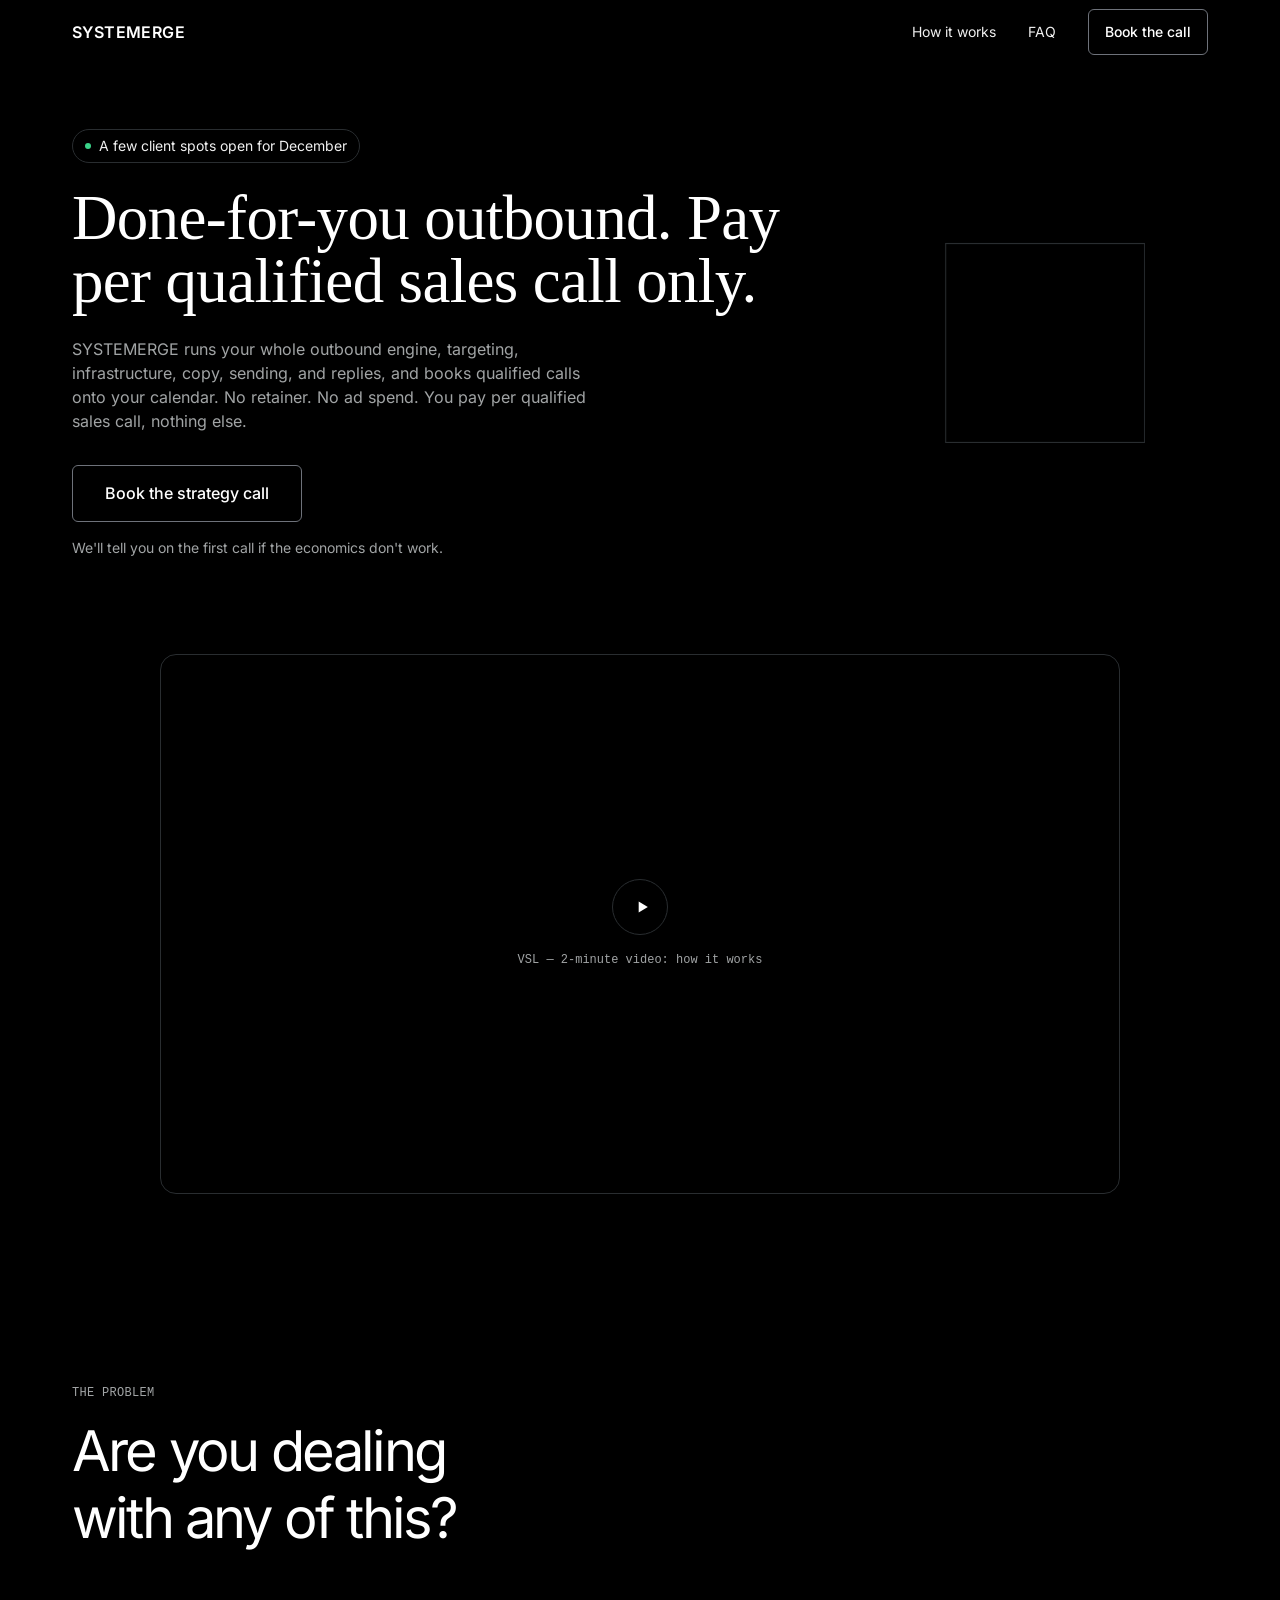
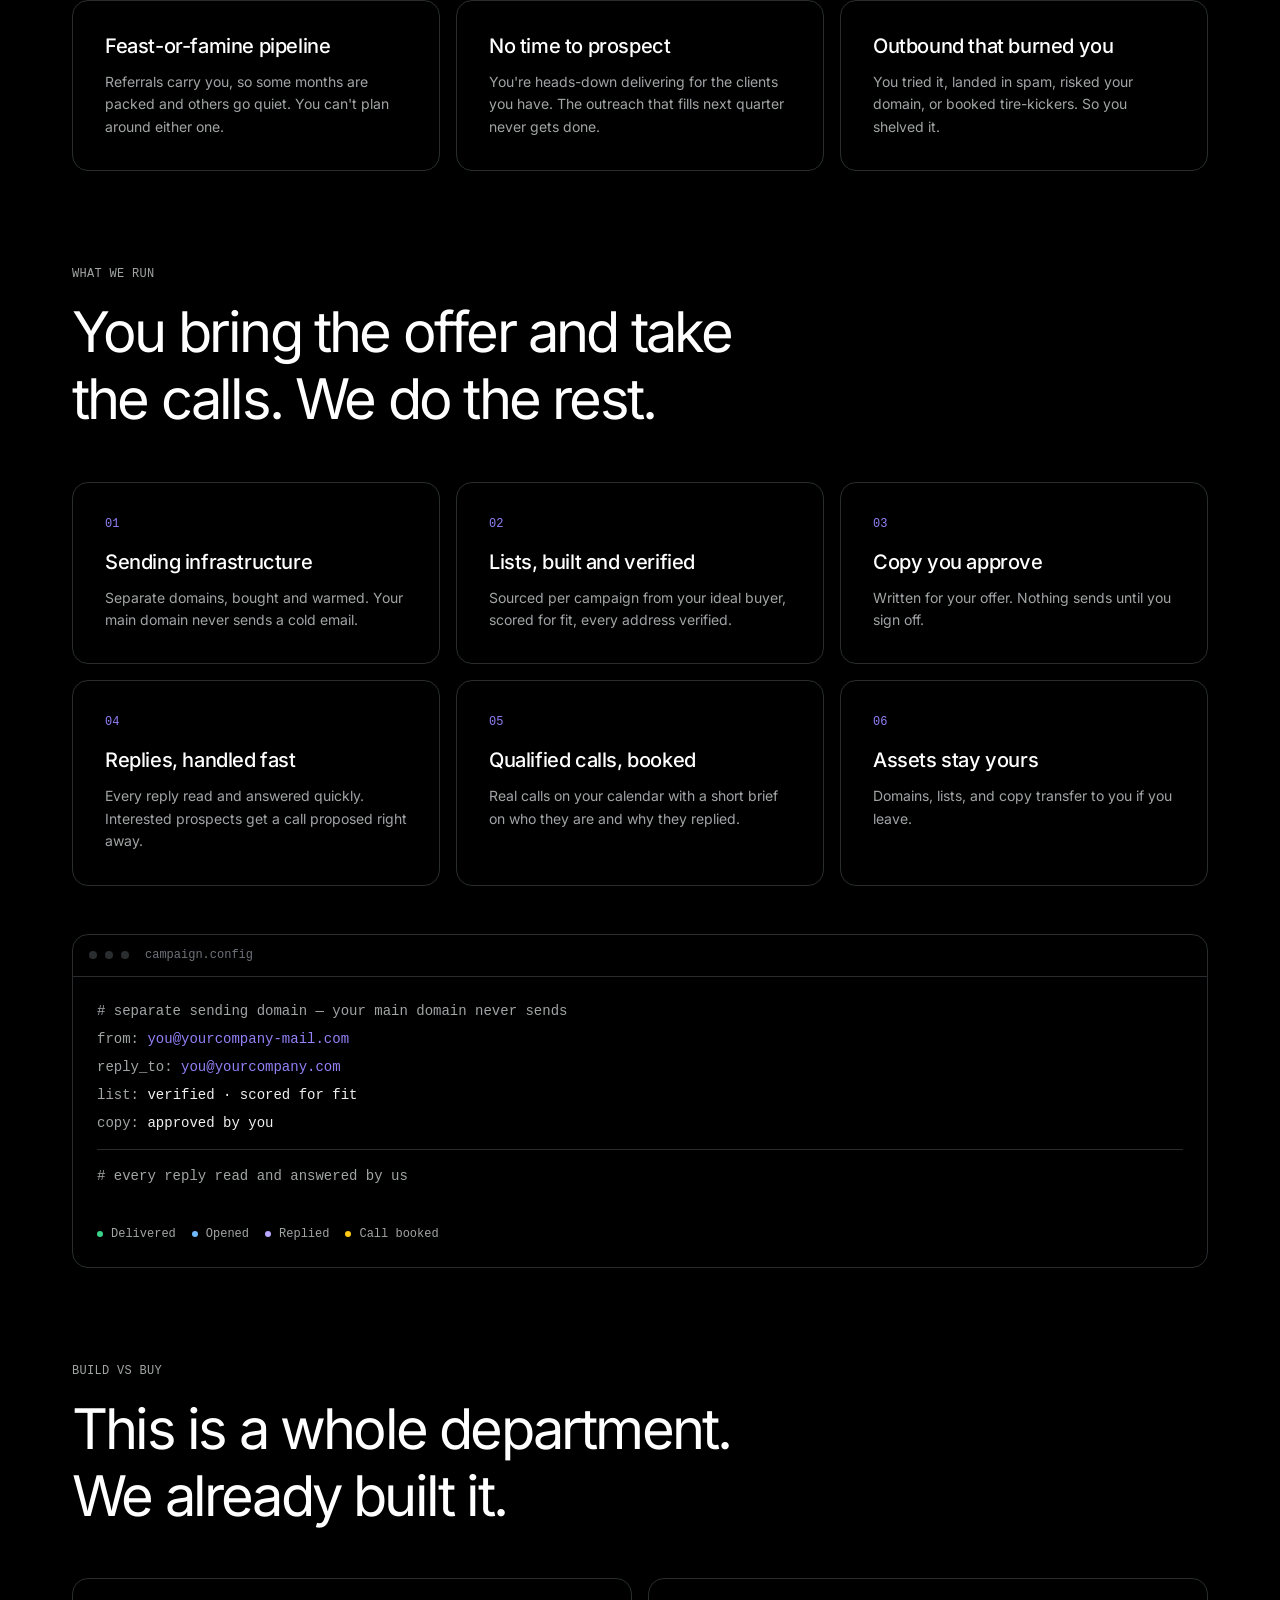
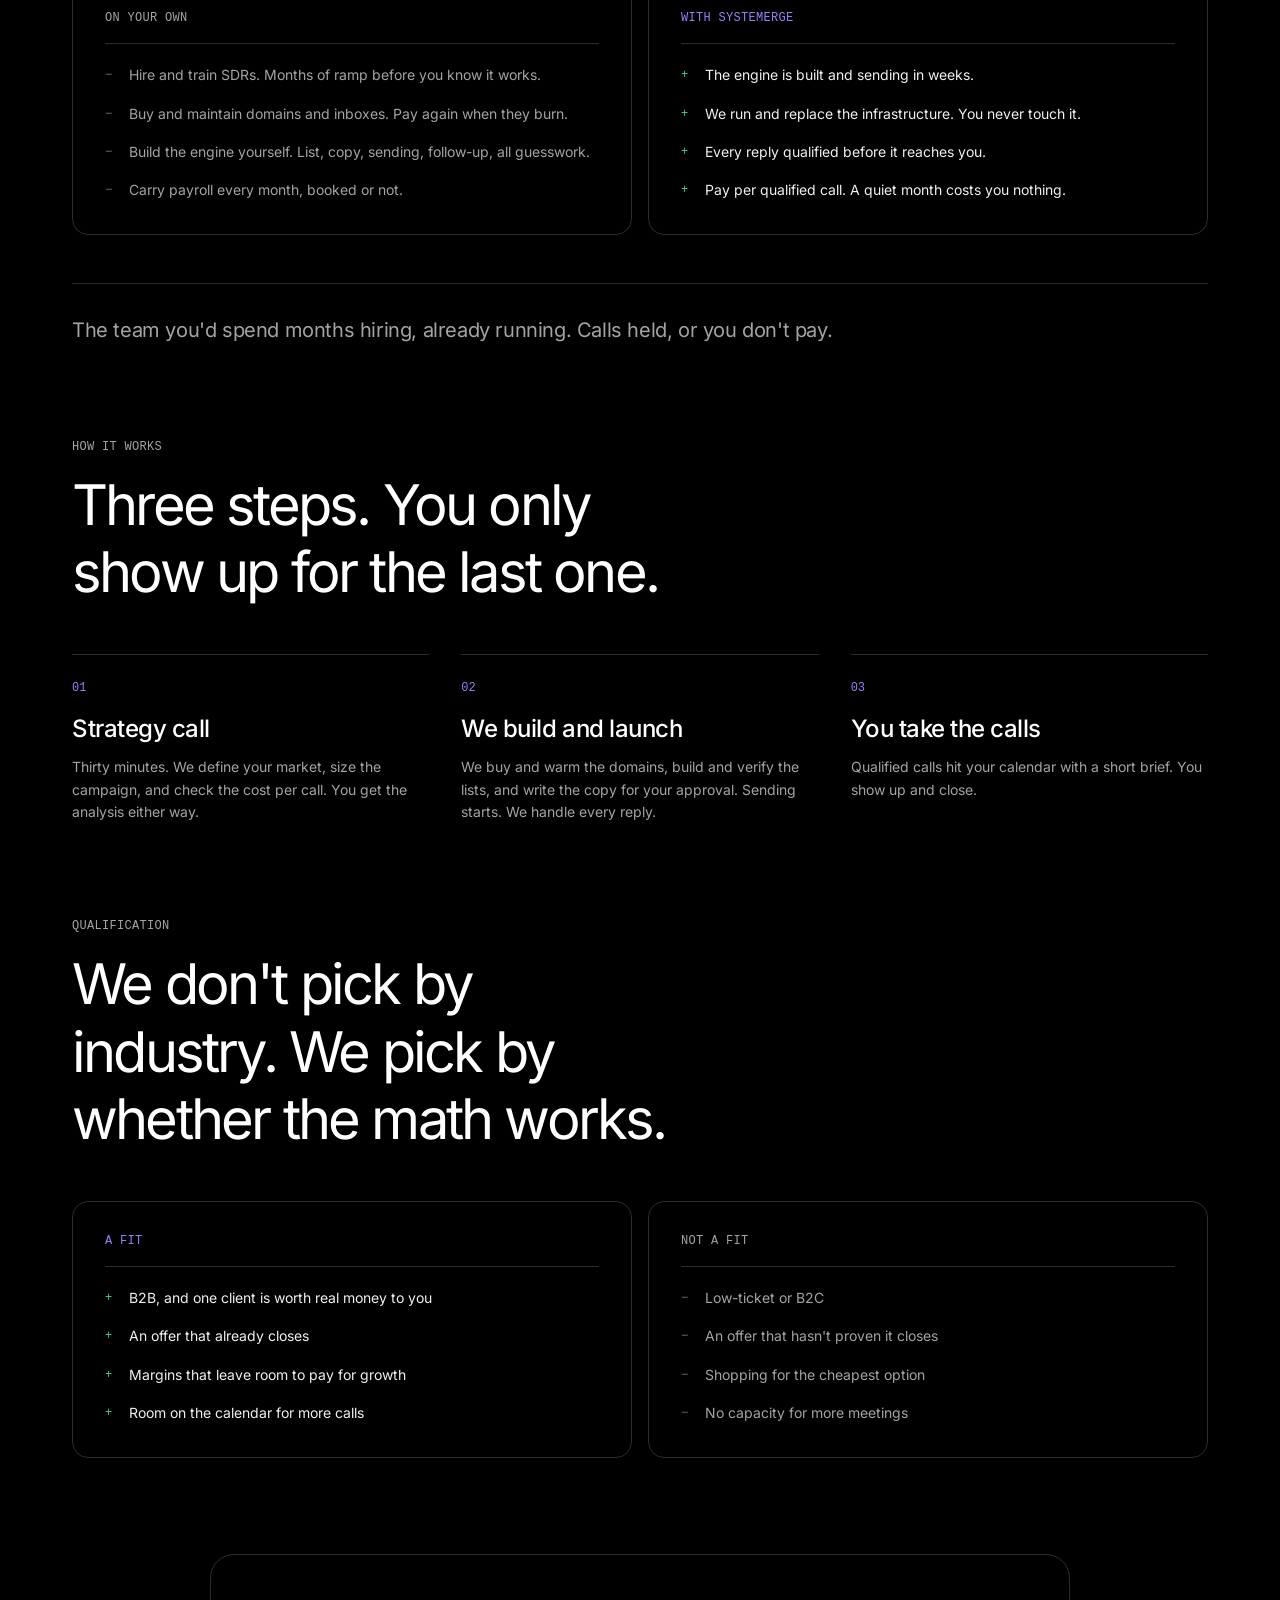
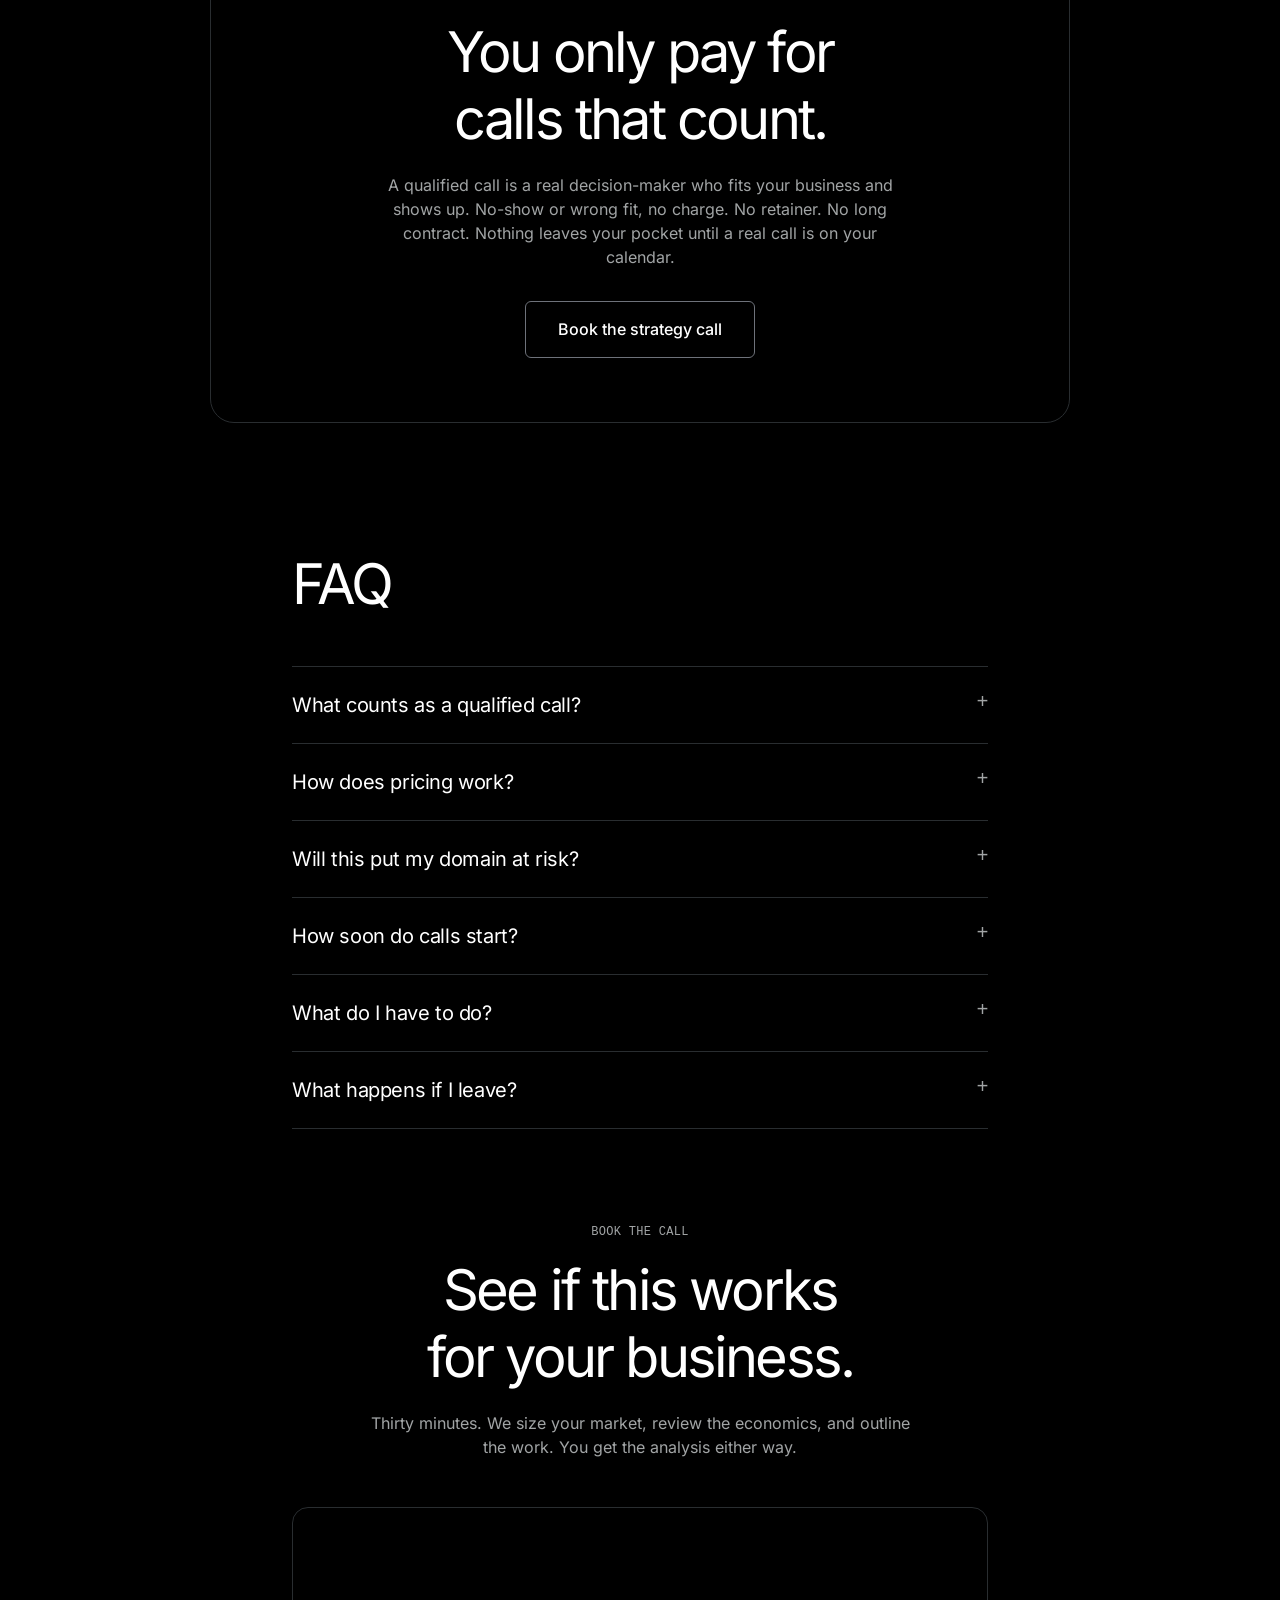
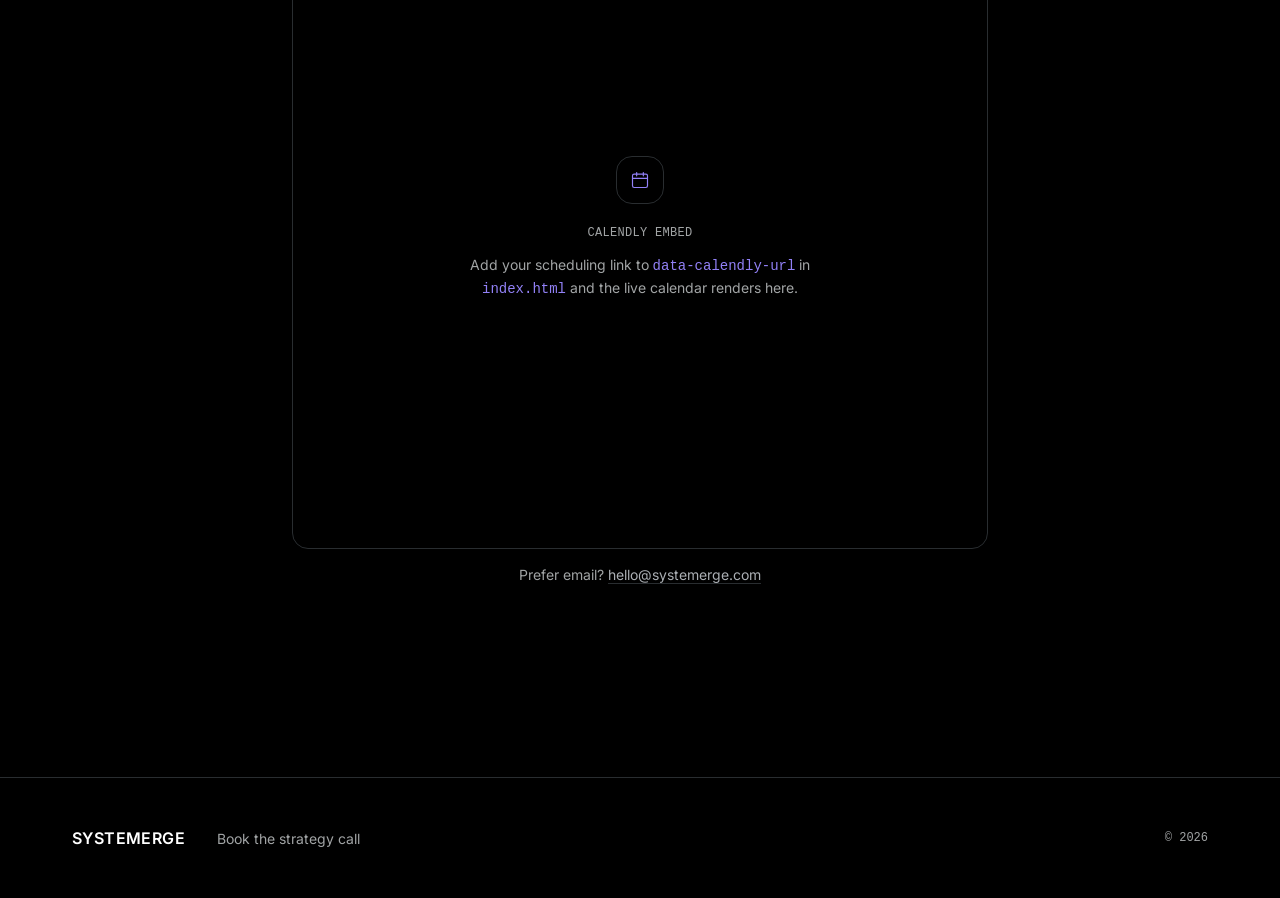
==== index.html @ bd3eeaaa "Re-skin landing page to the Resend design system Replaces the Ameba treatment with the supplied Rese" ====
<!DOCTYPE html>
<html lang="en">
<head>
<meta charset="utf-8">
<meta name="viewport" content="width=device-width, initial-scale=1">
<title>SYSTEMERGE — Done-for-you outbound. Pay per qualified sales call only.</title>
<meta name="description" content="SYSTEMERGE runs your whole outbound engine — targeting, infrastructure, copy, sending and replies — and books qualified calls onto your calendar. No retainer. Pay per qualified sales call only.">
<meta name="theme-color" content="#000000">

<meta property="og:type" content="website">
<meta property="og:title" content="SYSTEMERGE — Done-for-you outbound">
<meta property="og:description" content="We run your whole outbound engine and book qualified calls onto your calendar. No retainer. Pay per qualified sales call only.">

<link rel="icon" href="data:image/svg+xml,<svg xmlns='http://www.w3.org/2000/svg' viewBox='0 0 32 32'><rect width='32' height='32' rx='6' fill='%23000000' stroke='%23292d30' stroke-width='2'/><rect x='11' y='11' width='10' height='10' fill='%239281f7'/></svg>">

<link rel="preload" href="assets/fonts/inter-latin.woff2" as="font" type="font/woff2" crossorigin>
<link rel="preload" href="assets/fonts/playfair-latin.woff2" as="font" type="font/woff2" crossorigin>
<link rel="stylesheet" href="assets/styles.css">

<!-- Reveal-on-scroll starts elements at opacity 0, so gate it on JS being
     available. Without this the page renders blank when scripts are off. -->
<script>document.documentElement.classList.add("js");</script>
</head>
<body>

<a class="skip-link" href="#main">Skip to content</a>

<!-- ============================== TOP BAR ============================== -->
<header class="site-header" id="top">
  <div class="container header-inner">
    <a class="brand" href="#top" aria-label="SYSTEMERGE — home">SYSTEMERGE</a>

    <nav class="nav" aria-label="Primary">
      <a href="#process">How it works</a>
      <a href="#faq">FAQ</a>
      <a class="btn" href="#book" data-book>Book the call</a>
    </nav>

    <button class="nav-toggle" type="button" aria-expanded="false" aria-controls="mobile-nav" aria-label="Open menu">
      <span></span><span></span>
    </button>
  </div>

  <nav class="mobile-nav" id="mobile-nav" aria-label="Mobile" hidden>
    <a href="#process">How it works</a>
    <a href="#faq">FAQ</a>
    <a class="btn" href="#book" data-book>Book the call</a>
  </nav>
</header>

<main id="main">

  <!-- ================================ HERO ================================ -->
  <section class="hero">
    <div class="container hero-grid">

      <div class="hero-copy">
        <!-- Announcement pill: the one pill radius on the page. -->
        <div class="announce-wrap reveal" style="justify-content:flex-start">
          <span class="announce">
            <span class="dot" aria-hidden="true"></span>
            <span>A few client spots open for <span data-current-month>this month</span></span>
          </span>
        </div>

        <h1 class="hero-title reveal"><span class="nowrap">Done-for-you</span> outbound. Pay per qualified sales call only.</h1>

        <p class="hero-sub reveal">
          SYSTEMERGE runs your whole outbound engine, targeting, infrastructure, copy, sending, and
          replies, and books qualified calls onto your calendar. No retainer. No ad spend. You pay
          per qualified sales call, nothing else.
        </p>

        <div class="hero-actions reveal">
          <a class="btn btn-lg" href="#book" data-book>Book the strategy call</a>
        </div>
        <p class="micro reveal">We'll tell you on the first call if the economics don't work.</p>
      </div>

      <!-- Sculptural black cube — the hero's structural anchor. -->
      <div class="hero-visual reveal" aria-hidden="true">
        <div class="cube">
          <div class="cube-face cube-face--front"></div>
          <div class="cube-face cube-face--back"></div>
          <div class="cube-face cube-face--right"></div>
          <div class="cube-face cube-face--left"></div>
          <div class="cube-face cube-face--top"></div>
          <div class="cube-face cube-face--bottom"></div>
        </div>
      </div>
    </div>

    <div class="container">
      <!--
        VSL: drop your embed URL into data-vsl-src (YouTube / Vimeo / Loom embed URL).
        Example: data-vsl-src="https://www.youtube.com/embed/XXXXXXXXXXX"
        Leaving it empty shows the styled placeholder below.
      -->
      <div class="vsl reveal" data-vsl data-vsl-src="">
        <button class="vsl-placeholder" type="button" data-vsl-play>
          <span class="vsl-play" aria-hidden="true">
            <svg viewBox="0 0 24 24" width="20" height="20" fill="currentColor"><path d="M8 5.5v13l11-6.5-11-6.5Z"/></svg>
          </span>
          <span class="vsl-label">VSL — 2-minute video: how it works</span>
        </button>
      </div>
    </div>
  </section>

  <!-- ============================ CLIENT LOGOS ============================
       Add client logos once you have them, then delete this comment wrapper
       to make the strip visible. Until then it stays out of the page.

  <section class="logos">
    <div class="container">
      <p class="logos-label">Trusted by</p>
      <ul class="logo-strip">
        <li><img src="assets/logos/client-1.svg" alt="Client name"></li>
        <li><img src="assets/logos/client-2.svg" alt="Client name"></li>
        <li><img src="assets/logos/client-3.svg" alt="Client name"></li>
        <li><img src="assets/logos/client-4.svg" alt="Client name"></li>
      </ul>
    </div>
  </section>

  ====================================================================== -->

  <!-- ============================= PAIN POINTS ============================= -->
  <section class="section" id="pain">
    <div class="container">
      <span class="eyebrow reveal">The problem</span>
      <h2 class="section-title reveal">Are you dealing with any of this?</h2>

      <div class="grid grid-3">
        <article class="card reveal">
          <h3>Feast-or-famine pipeline</h3>
          <p>Referrals carry you, so some months are packed and others go quiet. You can't plan around either one.</p>
        </article>
        <article class="card reveal">
          <h3>No time to prospect</h3>
          <p>You're heads-down delivering for the clients you have. The outreach that fills next quarter never gets done.</p>
        </article>
        <article class="card reveal">
          <h3>Outbound that burned you</h3>
          <p>You tried it, landed in spam, risked your domain, or booked tire-kickers. So you shelved it.</p>
        </article>
      </div>
    </div>
  </section>

  <!-- =============================== WHY US =============================== -->
  <section class="section" id="why">
    <div class="container">
      <span class="eyebrow reveal">What we run</span>
      <h2 class="section-title reveal">You bring the offer and take the calls. We do the rest.</h2>

      <div class="grid grid-3">
        <article class="card reveal">
          <span class="card-idx">01</span>
          <h3>Sending infrastructure</h3>
          <p>Separate domains, bought and warmed. Your main domain never sends a cold email.</p>
        </article>
        <article class="card reveal">
          <span class="card-idx">02</span>
          <h3>Lists, built and verified</h3>
          <p>Sourced per campaign from your ideal buyer, scored for fit, every address verified.</p>
        </article>
        <article class="card reveal">
          <span class="card-idx">03</span>
          <h3>Copy you approve</h3>
          <p>Written for your offer. Nothing sends until you sign off.</p>
        </article>
        <article class="card reveal">
          <span class="card-idx">04</span>
          <h3>Replies, handled fast</h3>
          <p>Every reply read and answered quickly. Interested prospects get a call proposed right away.</p>
        </article>
        <article class="card reveal">
          <span class="card-idx">05</span>
          <h3>Qualified calls, booked</h3>
          <p>Real calls on your calendar with a short brief on who they are and why they replied.</p>
        </article>
        <article class="card reveal">
          <span class="card-idx">06</span>
          <h3>Assets stay yours</h3>
          <p>Domains, lists, and copy transfer to you if you leave.</p>
        </article>
      </div>

      <!--
        Terminal window — illustrative, not real campaign data. It exists because
        this design system uses code windows as its product-proof surface, and
        it is the only place the violet accent legitimately belongs.
        Delete this whole block if you'd rather not show a sample.
      -->
      <div class="terminal reveal" style="margin-top:var(--space-48)" aria-label="Illustrative example of a sending setup">
        <div class="terminal-bar">
          <span class="tl" aria-hidden="true"></span>
          <span class="tl" aria-hidden="true"></span>
          <span class="tl" aria-hidden="true"></span>
          <span class="tl-label">campaign.config</span>
        </div>
        <div class="terminal-body">
          <p><span class="cmt"># separate sending domain — your main domain never sends</span></p>
          <p><span class="k">from:</span>      <span class="id">you@yourcompany-mail.com</span></p>
          <p><span class="k">reply_to:</span>  <span class="id">you@yourcompany.com</span></p>
          <p><span class="k">list:</span>      <span class="v">verified · scored for fit</span></p>
          <p><span class="k">copy:</span>      <span class="v">approved by you</span></p>
          <div class="sep" aria-hidden="true"></div>
          <p><span class="cmt"># every reply read and answered by us</span></p>
        </div>
        <div class="status-row">
          <span class="status status--delivered">Delivered</span>
          <span class="status status--opened">Opened</span>
          <span class="status status--replied">Replied</span>
          <span class="status status--booked">Call booked</span>
        </div>
      </div>
    </div>
  </section>

  <!-- ============================ BUILD VS BUY ============================ -->
  <section class="section" id="build-vs-buy">
    <div class="container">
      <span class="eyebrow reveal">Build vs buy</span>
      <h2 class="section-title reveal">This is a whole department. We already built it.</h2>

      <div class="compare">
        <article class="compare-col reveal">
          <h3 class="compare-head">On your own</h3>
          <ul class="list list-cross">
            <li>Hire and train SDRs. Months of ramp before you know it works.</li>
            <li>Buy and maintain domains and inboxes. Pay again when they burn.</li>
            <li>Build the engine yourself. List, copy, sending, follow-up, all guesswork.</li>
            <li>Carry payroll every month, booked or not.</li>
          </ul>
        </article>

        <article class="compare-col compare-hot reveal">
          <h3 class="compare-head">With SYSTEMERGE</h3>
          <ul class="list list-check">
            <li>The engine is built and sending in weeks.</li>
            <li>We run and replace the infrastructure. You never touch it.</li>
            <li>Every reply qualified before it reaches you.</li>
            <li>Pay per qualified call. A quiet month costs you nothing.</li>
          </ul>
        </article>
      </div>

      <p class="section-note reveal">
        The team you'd spend months hiring, already running. Calls held, or you don't pay.
      </p>
    </div>
  </section>

  <!-- =============================== PROCESS =============================== -->
  <section class="section" id="process">
    <div class="container">
      <span class="eyebrow reveal">How it works</span>
      <h2 class="section-title reveal">Three steps. You only show up for the last one.</h2>

      <ol class="steps">
        <li class="step reveal">
          <span class="step-num">01</span>
          <h3>Strategy call</h3>
          <p>Thirty minutes. We define your market, size the campaign, and check the cost per call. You get the analysis either way.</p>
        </li>
        <li class="step reveal">
          <span class="step-num">02</span>
          <h3>We build and launch</h3>
          <p>We buy and warm the domains, build and verify the lists, and write the copy for your approval. Sending starts. We handle every reply.</p>
        </li>
        <li class="step reveal">
          <span class="step-num">03</span>
          <h3>You take the calls</h3>
          <p>Qualified calls hit your calendar with a short brief. You show up and close.</p>
        </li>
      </ol>
    </div>
  </section>

  <!-- ============================ WHO THIS IS FOR ============================ -->
  <section class="section" id="fit">
    <div class="container">
      <span class="eyebrow reveal">Qualification</span>
      <h2 class="section-title reveal">We don't pick by industry. We pick by whether the math works.</h2>

      <div class="compare">
        <article class="compare-col compare-hot reveal">
          <h3 class="compare-head">A fit</h3>
          <ul class="list list-check">
            <li>B2B, and one client is worth real money to you</li>
            <li>An offer that already closes</li>
            <li>Margins that leave room to pay for growth</li>
            <li>Room on the calendar for more calls</li>
          </ul>
        </article>

        <article class="compare-col reveal">
          <h3 class="compare-head">Not a fit</h3>
          <ul class="list list-cross">
            <li>Low-ticket or B2C</li>
            <li>An offer that hasn't proven it closes</li>
            <li>Shopping for the cheapest option</li>
            <li>No capacity for more meetings</li>
          </ul>
        </article>
      </div>
    </div>
  </section>

  <!-- ============================ RISK REVERSAL ============================ -->
  <section class="section" id="guarantee">
    <div class="container">
      <div class="risk reveal">
        <h2 class="risk-title">You only pay for calls that count.</h2>
        <p class="risk-body">
          A qualified call is a real decision-maker who fits your business and shows up. No-show or
          wrong fit, no charge. No retainer. No long contract. Nothing leaves your pocket until a
          real call is on your calendar.
        </p>
        <a class="btn btn-lg" href="#book" data-book>Book the strategy call</a>
      </div>
    </div>
  </section>

  <!-- ================================= FAQ ================================= -->
  <section class="section" id="faq">
    <div class="container container-narrow">
      <span class="eyebrow reveal">Answers</span>
      <h2 class="section-title reveal">FAQ</h2>

      <div class="faq">
        <details class="faq-item reveal">
          <summary>What counts as a qualified call?</summary>
          <div class="faq-body">
            <p>A real decision-maker at a company that matches the profile we agree on, and who shows up. If a booked call doesn't fit, you flag it and it doesn't count. We only bill for calls that are held.</p>
          </div>
        </details>

        <details class="faq-item reveal">
          <summary>How does pricing work?</summary>
          <div class="faq-body">
            <p>Performance-based. You pay per qualified call, not a retainer, plus a small setup fee that covers your domains and inboxes. Exact numbers depend on your market and what a client is worth to you. We set them on the call.</p>
          </div>
        </details>

        <details class="faq-item reveal">
          <summary>Will this put my domain at risk?</summary>
          <div class="faq-body">
            <p>No. Your main domain never sends. We run separate warmed domains with conservative limits and daily monitoring.</p>
          </div>
        </details>

        <details class="faq-item reveal">
          <summary>How soon do calls start?</summary>
          <div class="faq-body">
            <p>Two to three weeks to build and warm everything. Then sending begins. Interested replies come in the first weeks, calls shortly after.</p>
          </div>
        </details>

        <details class="faq-item reveal">
          <summary>What do I have to do?</summary>
          <div class="faq-body">
            <p>A short onboarding call, then approve the copy and lists. After that, you take the calls.</p>
          </div>
        </details>

        <details class="faq-item reveal">
          <summary>What happens if I leave?</summary>
          <div class="faq-body">
            <p>You keep the assets. Domains, lists, and copy transfer to you.</p>
          </div>
        </details>
      </div>
    </div>
  </section>

  <!-- =============================== BOOKING =============================== -->
  <section class="section section-center" id="book">
    <div class="container container-narrow">
      <span class="eyebrow reveal">Book the call</span>
      <h2 class="section-title reveal">See if this works for your business.</h2>
      <p class="section-sub reveal">
        Thirty minutes. We size your market, review the economics, and outline the work.
        You get the analysis either way.
      </p>

      <!--
        CALENDLY: paste your scheduling link into data-calendly-url below, e.g.
        data-calendly-url="https://calendly.com/systemerge/strategy-call"
        Leaving it empty shows the styled placeholder instead.
      -->
      <div class="calendly reveal" data-calendly data-calendly-url="">
        <div class="calendly-placeholder">
          <span class="calendly-icon" aria-hidden="true">
            <svg viewBox="0 0 24 24" width="20" height="20" fill="none" stroke="currentColor" stroke-width="1.4" stroke-linecap="round">
              <rect x="3" y="5" width="18" height="16" rx="2"></rect>
              <path d="M8 3v4M16 3v4M3 10h18"></path>
            </svg>
          </span>
          <p class="calendly-title">Calendly embed</p>
          <p class="calendly-note">Add your scheduling link to <code>data-calendly-url</code> in <code>index.html</code> and the live calendar renders here.</p>
        </div>
      </div>

      <p class="micro center reveal">
        Prefer email? <a href="mailto:hello@systemerge.com" data-contact-email>hello@systemerge.com</a>
      </p>
    </div>
  </section>

</main>

<!-- ================================ FOOTER ================================ -->
<footer class="site-footer">
  <div class="container footer-inner">
    <a class="brand" href="#top">SYSTEMERGE</a>
    <a href="#book" data-book>Book the strategy call</a>
    <p class="copyright">&copy; <span data-current-year>2026</span></p>
  </div>
</footer>

<script src="assets/main.js" defer></script>
</body>
</html>
---- assets/styles.css ----
/* =============================================================================
   SYSTEMERGE — landing page
   -----------------------------------------------------------------------------
   Built on the Resend style reference: "black velvet with violet neon."

   System rules this file obeys:
     · The canvas is pure #000000. No gradients, glows or chromatic washes.
     · Every layer separation is a 1px #292d30 hairline. Never a drop shadow.
     · Buttons are ghost: transparent fill, hairline border, white label.
       Never filled, never colorful.
     · Radius scale is exactly two values — 16px cards, 6px buttons/badges/
       inputs — plus 24px on large panels. The announcement badge is the one
       pill, per its component spec.
     · Iris Violet (#9281f7) belongs to code strings and developer identifiers.
       It is never a heading colour and never lands on a button.
     · Status hues (green/blue/violet-glow/red/amber) are reserved for data
       and status indicators, nowhere else.
     · Display type is an editorial serif at -0.01em; section headlines are a
       geometric sans at 56px with -0.05em — the compressed tracking is the
       signature.
   ========================================================================== */

/* ============================== Webfonts ==================================
   Domaine, aBC Favorit and Commit Mono are commercial. The reference names
   substitutes for each: Playfair Display for the Domaine hero, Inter for
   aBC Favorit headlines and body, IBM Plex Mono for Commit Mono. All
   self-hosted — the page makes no third-party font request.
   ========================================================================== */

@font-face {
  font-family: "Inter";
  font-style: normal;
  font-weight: 300 700;
  font-display: swap;
  src: url("fonts/inter-latin.woff2") format("woff2");
  unicode-range: U+0000-00FF, U+0131, U+0152-0153, U+02BB-02BC, U+02C6, U+02DA,
                 U+02DC, U+0304, U+0308, U+0329, U+2000-206F, U+20AC, U+2122,
                 U+2191, U+2193, U+2212, U+2215, U+FEFF, U+FFFD;
}
@font-face {
  font-family: "Inter";
  font-style: normal;
  font-weight: 300 700;
  font-display: swap;
  src: url("fonts/inter-latin-ext.woff2") format("woff2");
  unicode-range: U+0100-02BA, U+02BD-02C5, U+02C7-02CC, U+02CE-02D7, U+02DD-02FF,
                 U+1D00-1DBF, U+1E00-1E9F, U+1EF2-1EFF, U+2020, U+20A0-20AB,
                 U+20AD-20C0, U+2113, U+2C60-2C7F, U+A720-A7FF;
}
@font-face {
  font-family: "Playfair Display";
  font-style: normal;
  font-weight: 400 500;
  font-display: swap;
  src: url("fonts/playfair-latin.woff2") format("woff2");
  unicode-range: U+0000-00FF, U+0131, U+0152-0153, U+02BB-02BC, U+02C6, U+02DA,
                 U+02DC, U+0304, U+0308, U+0329, U+2000-206F, U+20AC, U+2122,
                 U+2191, U+2193, U+2212, U+2215, U+FEFF, U+FFFD;
}
@font-face {
  font-family: "Playfair Display";
  font-style: normal;
  font-weight: 400 500;
  font-display: swap;
  src: url("fonts/playfair-latin-ext.woff2") format("woff2");
  unicode-range: U+0100-02BA, U+02BD-02C5, U+02C7-02CC, U+02CE-02D7, U+02DD-02FF,
                 U+1D00-1DBF, U+1E00-1E9F, U+1EF2-1EFF, U+2020, U+20A0-20AB,
                 U+20AD-20C0, U+2113, U+2C60-2C7F, U+A720-A7FF;
}
@font-face {
  font-family: "IBM Plex Mono";
  font-style: normal;
  font-weight: 400;
  font-display: swap;
  src: url("fonts/ibm-plex-mono-latin.woff2") format("woff2");
  unicode-range: U+0000-00FF, U+0131, U+0152-0153, U+02BB-02BC, U+02C6, U+02DA,
                 U+02DC, U+0304, U+0308, U+0329, U+2000-206F, U+20AC, U+2122,
                 U+2191, U+2193, U+2212, U+2215, U+FEFF, U+FFFD;
}
@font-face {
  font-family: "IBM Plex Mono";
  font-style: normal;
  font-weight: 400;
  font-display: swap;
  src: url("fonts/ibm-plex-mono-latin-ext.woff2") format("woff2");
  unicode-range: U+0100-02BA, U+02BD-02C5, U+02C7-02CC, U+02CE-02D7, U+02DD-02FF,
                 U+1D00-1DBF, U+1E00-1E9F, U+1EF2-1EFF, U+2020, U+20A0-20AB,
                 U+20AD-20C0, U+2113, U+2C60-2C7F, U+A720-A7FF;
}

/* =============================== Tokens =================================== */

:root {
  /* Palette — verbatim from the reference ------------------------------- */
  --color-void-black:        #000000;
  --color-graphite-hairline: #292d30;
  --color-white:             #ffffff;
  --color-bone-white:        #f0f0f0;
  --color-ash-gray:          #a1a4a5;
  --color-smoke-gray:        #abafb4;
  --color-iron:              #6e727a;
  --color-charcoal:          #464a4d;
  --color-iris-violet:       #9281f7;
  --color-iris-violet-glow:  #baa7ff;
  --color-signal-blue:       #3b9eff;
  --color-sky-blue:          #70b8ff;
  --color-pulse-green:       #3ad389;
  --color-alarm-red:         #ff9592;
  --color-amber:             #ffca16;
  --color-surface-lift:      #0b0e14;

  /* Semantic roles -------------------------------------------------------- */
  --text:        var(--color-white);
  --text-body:   var(--color-bone-white);
  --text-muted:  var(--color-ash-gray);
  --text-link:   var(--color-smoke-gray);
  --hairline:    var(--color-graphite-hairline);
  --canvas:      var(--color-void-black);

  /* Type ------------------------------------------------------------------ */
  --font-display: "Playfair Display", "Iowan Old Style", Georgia, serif;
  --font-sans:    "Inter", ui-sans-serif, system-ui, -apple-system,
                  BlinkMacSystemFont, "Segoe UI", Roboto, sans-serif;
  --font-mono:    "IBM Plex Mono", ui-monospace, SFMono-Regular, Menlo, Monaco,
                  Consolas, monospace;

  --weight-regular:  400;
  --weight-medium:   500;
  --weight-semibold: 600;

  /* Scale — reference sizes, made fluid so they hold on small screens. */
  --text-caption:    12px;
  --text-body-sm:    14px;
  --text-base:       16px;
  --text-subheading: 20px;
  --text-heading-sm: clamp(20px, 0.9vw + 17px, 24px);
  --text-heading:    clamp(30px, 3.6vw + 14px, 56px);
  --text-display:    clamp(34px, 3.9vw + 13px, 68px);

  --tracking-display: -0.01em;
  --tracking-heading: -0.05em;
  --tracking-label:    0.025em;

  /* Space — 4px base unit ------------------------------------------------- */
  --space-4:   4px;
  --space-8:   8px;
  --space-12: 12px;
  --space-16: 16px;
  --space-20: 20px;
  --space-24: 24px;
  --space-32: 32px;
  --space-40: 40px;
  --space-48: 48px;
  --space-64: 64px;
  --space-80: 80px;
  --space-96: 96px;

  --page-max:    1200px;
  --page-narrow: 760px;
  --section-gap: clamp(64px, 8vw, 96px);
  --gutter:      clamp(20px, 4vw, 32px);
  --card-pad:    var(--space-32);

  /* Shape — exactly two values, plus 24px on large panels. --------------- */
  --radius-button: 6px;
  --radius-badge:  6px;
  --radius-card:  16px;
  --radius-panel: 24px;

  --ease: cubic-bezier(0.22, 0.61, 0.36, 1);
  --dur:  150ms;
}

/* ================================ Base ==================================== */

*, *::before, *::after { box-sizing: border-box; }

html {
  scroll-behavior: smooth;
  scroll-padding-top: 88px;
  -webkit-text-size-adjust: 100%;
}

body {
  margin: 0;
  background: var(--canvas);
  color: var(--text-body);
  font-family: var(--font-sans);
  font-size: var(--text-base);
  font-weight: var(--weight-regular);
  line-height: 1.5;
  -webkit-font-smoothing: antialiased;
  text-rendering: optimizeLegibility;
}

h1, h2, h3 { margin: 0; font-weight: var(--weight-regular); }
p { margin: 0; }
ul, ol { margin: 0; padding: 0; list-style: none; }
a { color: inherit; text-decoration: none; }
img, svg { max-width: 100%; display: block; }

::selection { background: var(--color-iris-violet); color: var(--color-void-black); }

:focus-visible {
  outline: 2px solid var(--color-iris-violet-glow);
  outline-offset: 3px;
  border-radius: var(--radius-button);
}

.skip-link {
  position: absolute;
  left: -9999px;
  top: 0;
  z-index: 100;
  padding: var(--space-12) var(--space-16);
  background: var(--color-white);
  color: var(--color-void-black);
  border-radius: var(--radius-button);
}
.skip-link:focus { left: var(--space-16); top: var(--space-16); }

.container {
  width: 100%;
  max-width: var(--page-max);
  margin-inline: auto;
  padding-inline: var(--gutter);
}
.container-narrow { max-width: var(--page-narrow); }

/* ============================== Buttons ===================================
   The signature button: transparent fill, hairline border, white label.
   Hover raises the border toward white. Never filled, never colorful.
   ========================================================================== */

.btn {
  display: inline-flex;
  align-items: center;
  justify-content: center;
  gap: var(--space-8);
  padding: var(--space-12) var(--space-16);
  background: transparent;
  /* Iron rather than the Graphite hairline: a ghost button's border is its
     only affordance, and Graphite on black is 1.51:1 — effectively invisible.
     Iron is the palette's own "low-emphasis borders" token and clears 3:1. */
  border: 1px solid var(--color-iron);
  border-radius: var(--radius-button);
  color: var(--color-white);
  font-family: var(--font-sans);
  font-size: var(--text-body-sm);
  font-weight: var(--weight-medium);
  line-height: 1.43;
  white-space: nowrap;
  cursor: pointer;
  transition: border-color var(--dur) ease-out, background-color var(--dur) ease-out;
}
.btn:hover {
  border-color: rgba(255, 255, 255, 0.6);
  background: rgba(255, 255, 255, 0.03);
}
.btn-lg { padding: var(--space-16) var(--space-32); font-size: var(--text-base); }

/* Text link with trailing chevron — restrained, terminal-like. */
.link-chevron {
  display: inline-flex;
  align-items: center;
  gap: var(--space-8);
  color: var(--color-bone-white);
  font-size: var(--text-base);
  transition: color var(--dur) ease-out;
}
.link-chevron:hover { color: var(--color-white); }

/* ========================= Announcement pill ============================== */

.announce-wrap { display: flex; justify-content: center; }

.announce {
  display: inline-flex;
  align-items: center;
  gap: var(--space-8);
  padding: 6px var(--space-12);
  background: transparent;
  border: 1px solid var(--hairline);
  /* The one pill on the page, per its component spec. */
  border-radius: 9999px;
  color: var(--color-bone-white);
  font-size: var(--text-body-sm);
  line-height: 1.43;
  transition: border-color var(--dur) ease-out;
}
.announce:hover { border-color: var(--color-iron); }
.announce .dot {
  width: 6px;
  height: 6px;
  flex: none;
  border-radius: 50%;
  background: var(--color-pulse-green);
}

/* ============================== Header ==================================== */

.site-header {
  position: sticky;
  top: 0;
  z-index: 50;
  background: rgba(0, 0, 0, 0.95);
  backdrop-filter: blur(25px);
  -webkit-backdrop-filter: blur(25px);
  border-bottom: 1px solid transparent;
  transition: border-color var(--dur) ease-out;
}
.site-header.is-stuck { border-bottom-color: var(--hairline); }

.header-inner {
  display: flex;
  align-items: center;
  justify-content: space-between;
  gap: var(--space-24);
  height: 64px;
}

.brand {
  color: var(--color-white);
  font-size: var(--text-base);
  font-weight: var(--weight-semibold);
  letter-spacing: var(--tracking-label);
}

.nav { display: flex; align-items: center; gap: var(--space-32); }
.nav a:not(.btn) {
  color: var(--color-bone-white);
  font-size: var(--text-body-sm);
  transition: color var(--dur) ease-out;
}
.nav a:not(.btn):hover { color: var(--color-white); }

.nav-toggle {
  display: none;
  flex-direction: column;
  justify-content: center;
  gap: 5px;
  width: 44px;
  height: 44px;
  padding: 0 11px;
  background: transparent;
  border: 1px solid var(--hairline);
  border-radius: var(--radius-button);
  cursor: pointer;
}
.nav-toggle span {
  height: 1px;
  background: var(--color-bone-white);
  transition: transform var(--dur) ease-out;
}
.nav-toggle[aria-expanded="true"] span:first-child { transform: translateY(3px) rotate(45deg); }
.nav-toggle[aria-expanded="true"] span:last-child  { transform: translateY(-3px) rotate(-45deg); }

.mobile-nav {
  display: none;
  flex-direction: column;
  padding: 0 var(--gutter) var(--space-20);
  border-top: 1px solid var(--hairline);
}
.mobile-nav a:not(.btn) {
  padding: var(--space-16) 0;
  border-bottom: 1px solid var(--hairline);
  color: var(--color-bone-white);
  font-size: var(--text-body-sm);
}
.mobile-nav .btn { margin-top: var(--space-16); }

@media (max-width: 880px) {
  .nav { display: none; }
  .nav-toggle { display: flex; }
  .mobile-nav:not([hidden]) { display: flex; }
}

/* ================================ Hero ====================================
   Anti-decorative: serif headline on the left, sculptural cube on the right,
   flat black behind both.
   ========================================================================== */

.hero { padding-block: var(--space-64) var(--section-gap); }

.hero-grid {
  display: grid;
  grid-template-columns: minmax(0, 1.4fr) minmax(0, 0.6fr);
  align-items: center;
  gap: var(--space-48);
}
@media (max-width: 940px) {
  /* Copy stays first once stacked — the cube is an anchor, not a lede, and
     pushing it above the headline delays the value proposition. */
  .hero-grid { grid-template-columns: 1fr; gap: var(--space-40); }
  .hero-visual { min-height: 260px; }
}

.hero-title {
  margin-top: var(--space-24);
  font-family: var(--font-display);
  font-size: var(--text-display);
  font-weight: var(--weight-regular);
  line-height: 1;
  letter-spacing: var(--tracking-display);
  color: var(--color-white);
  text-wrap: balance;
}
.nowrap { white-space: nowrap; }

.hero-sub {
  max-width: 52ch;
  margin-top: var(--space-24);
  color: var(--text-muted);
  font-size: var(--text-base);
  line-height: 1.5;
}

.hero-actions {
  display: flex;
  flex-wrap: wrap;
  align-items: center;
  gap: var(--space-16);
  margin-top: var(--space-32);
}

.micro {
  margin-top: var(--space-16);
  color: var(--text-muted);
  font-size: var(--text-body-sm);
  line-height: 1.43;
}
.micro a {
  color: var(--color-smoke-gray);
  border-bottom: 1px solid var(--hairline);
  transition: color var(--dur) ease-out;
}
.micro a:hover { color: var(--color-white); }
.micro.center { text-align: center; }

/* ============================== Hero cube =================================
   A sculptural black object: full-opacity black faces, hairline edge
   highlights, no glow and no colour. Rendered in CSS rather than WebGL so it
   costs nothing and degrades cleanly.
   ========================================================================== */

.hero-visual {
  display: grid;
  place-items: center;
  min-height: 320px;
  perspective: 900px;
}

.cube {
  position: relative;
  width: 180px;
  height: 180px;
  transform-style: preserve-3d;
  animation: cube-spin 26s linear infinite;
}
.cube-face {
  position: absolute;
  inset: 0;
  background: var(--color-void-black);
  border: 1px solid var(--hairline);
}
.cube-face--front  { transform: translateZ(90px); }
.cube-face--back   { transform: rotateY(180deg) translateZ(90px); }
.cube-face--right  { transform: rotateY(90deg)  translateZ(90px); }
.cube-face--left   { transform: rotateY(-90deg) translateZ(90px); }
.cube-face--top    { transform: rotateX(90deg)  translateZ(90px); }
.cube-face--bottom { transform: rotateX(-90deg) translateZ(90px); }

@keyframes cube-spin {
  from { transform: rotateX(-24deg) rotateY(0deg); }
  to   { transform: rotateX(-24deg) rotateY(360deg); }
}

@media (prefers-reduced-motion: reduce) {
  .cube { animation: none; transform: rotateX(-24deg) rotateY(-32deg); }
}

/* ========================= Terminal / code window =========================
   The system's product-proof surface, and the only legitimate home for Iris
   Violet — it marks identifiers, exactly as syntax highlighting would.
   ========================================================================== */

.terminal {
  background: var(--canvas);
  border: 1px solid var(--hairline);
  border-radius: var(--radius-card);
  overflow: hidden;
  font-family: var(--font-mono);
  font-size: var(--text-body-sm);
  line-height: 1.43;
  text-align: left;
}

.terminal-bar {
  display: flex;
  align-items: center;
  gap: var(--space-8);
  padding: var(--space-12) var(--space-16);
  border-bottom: 1px solid var(--hairline);
}
.terminal-bar .tl {
  width: 8px;
  height: 8px;
  border-radius: 50%;
  background: var(--color-graphite-hairline);
}
.terminal-bar .tl-label {
  margin-left: var(--space-8);
  color: var(--color-iron);
  font-size: var(--text-caption);
}

.terminal-body { padding: var(--space-24); display: grid; gap: var(--space-8); }
.terminal-body .k { color: var(--color-ash-gray); }
.terminal-body .v { color: var(--color-bone-white); }
/* Identifiers — the violet the whole palette is built around. */
.terminal-body .id { color: var(--color-iris-violet); }
.terminal-body .cmt { color: var(--color-ash-gray); }
.terminal-body .sep {
  height: 1px;
  background: var(--hairline);
  margin-block: var(--space-8);
}

/* Status indicator row — the one place status hues are permitted. */
.status-row {
  display: flex;
  flex-wrap: wrap;
  gap: var(--space-16);
  padding: var(--space-16) var(--space-24) var(--space-24);
}
.status {
  display: inline-flex;
  align-items: center;
  gap: var(--space-8);
  color: var(--color-ash-gray);
  font-family: var(--font-mono);
  font-size: var(--text-caption);
}
.status::before {
  content: "";
  width: 6px;
  height: 6px;
  border-radius: 50%;
  background: currentColor;
}
.status--delivered::before { background: var(--color-pulse-green); }
.status--opened::before    { background: var(--color-sky-blue); }
.status--replied::before   { background: var(--color-iris-violet-glow); }
.status--booked::before    { background: var(--color-amber); }

/* ================================ VSL ===================================== */

.vsl {
  max-width: 960px;
  margin: var(--section-gap) auto 0;
  aspect-ratio: 16 / 9;
  background: var(--canvas);
  border: 1px solid var(--hairline);
  border-radius: var(--radius-card);
  overflow: hidden;
}
.vsl iframe { width: 100%; height: 100%; border: 0; display: block; }

.vsl-placeholder {
  display: flex;
  flex-direction: column;
  align-items: center;
  justify-content: center;
  gap: var(--space-16);
  width: 100%;
  height: 100%;
  padding: var(--space-24);
  background: transparent;
  border: 0;
  color: var(--text-muted);
  font: inherit;
  cursor: pointer;
  transition: background-color var(--dur) ease-out;
}
.vsl-placeholder:hover { background: rgba(255, 255, 255, 0.02); }

.vsl-play {
  display: grid;
  place-items: center;
  width: 56px;
  height: 56px;
  border: 1px solid var(--hairline);
  border-radius: 50%;
  color: var(--color-white);
  padding-left: 3px;
  transition: border-color var(--dur) ease-out;
}
.vsl-placeholder:hover .vsl-play { border-color: rgba(255, 255, 255, 0.6); }

.vsl-label { font-family: var(--font-mono); font-size: var(--text-caption); }

/* ============================ Client logos ================================ */

.logos { padding-block: var(--section-gap); }
.logos-label {
  text-align: center;
  color: var(--text-muted);
  font-size: var(--text-body-sm);
}
.logo-strip {
  display: grid;
  grid-template-columns: repeat(4, minmax(0, 1fr));
  align-items: center;
  justify-items: center;
  row-gap: 60px;
  column-gap: var(--space-40);
  margin-top: var(--space-48);
}
@media (max-width: 700px) { .logo-strip { grid-template-columns: repeat(2, minmax(0, 1fr)); } }
.logo-strip img { height: 24px; width: auto; }

/* ============================== Sections ================================== */

.section { padding-block: var(--section-gap); }
.section + .section { padding-top: 0; }

.eyebrow {
  display: block;
  margin-bottom: var(--space-16);
  font-family: var(--font-mono);
  font-size: var(--text-caption);
  line-height: 1.33;
  letter-spacing: var(--tracking-label);
  text-transform: uppercase;
  color: var(--text-muted);
}

.section-title {
  max-width: 20ch;
  font-family: var(--font-sans);
  font-size: var(--text-heading);
  font-weight: var(--weight-regular);
  line-height: 1.2;
  letter-spacing: var(--tracking-heading);
  color: var(--color-white);
  text-wrap: balance;
}

.section-sub {
  max-width: 56ch;
  margin-top: var(--space-20);
  color: var(--text-muted);
  font-size: var(--text-base);
  line-height: 1.5;
}

.section-note {
  margin-top: var(--space-48);
  padding-top: var(--space-32);
  border-top: 1px solid var(--hairline);
  color: var(--text-muted);
  font-size: var(--text-subheading);
  line-height: 1.4;
  letter-spacing: -0.02em;
}

.section-center { text-align: center; }
.section-center .section-title,
.section-center .section-sub { margin-inline: auto; }

/* ================================ Grid ==================================== */

.grid { display: grid; gap: var(--space-16); margin-top: var(--space-48); }
.grid-3 { grid-template-columns: repeat(3, minmax(0, 1fr)); }
@media (max-width: 920px) { .grid-3 { grid-template-columns: repeat(2, minmax(0, 1fr)); } }
@media (max-width: 640px) { .grid-3 { grid-template-columns: 1fr; } }

/* ================================ Cards =================================== */

.card {
  padding: var(--card-pad);
  background: var(--canvas);
  border: 1px solid var(--hairline);
  border-radius: var(--radius-card);
  transition: border-color var(--dur) ease-out;
}
.card:hover { border-color: var(--color-iron); }

.card h3 {
  color: var(--color-white);
  font-size: var(--text-subheading);
  font-weight: var(--weight-medium);
  line-height: 1.3;
  letter-spacing: -0.02em;
}
.card p {
  margin-top: var(--space-12);
  color: var(--text-muted);
  font-size: var(--text-body-sm);
  line-height: 1.6;
}
.card .card-idx {
  display: block;
  margin-bottom: var(--space-16);
  font-family: var(--font-mono);
  font-size: var(--text-caption);
  color: var(--color-iris-violet);
}

/* ============================== Compare =================================== */

.compare {
  display: grid;
  grid-template-columns: repeat(2, minmax(0, 1fr));
  gap: var(--space-16);
  margin-top: var(--space-48);
}
@media (max-width: 820px) { .compare { grid-template-columns: 1fr; } }

.compare-col {
  padding: var(--card-pad);
  background: var(--canvas);
  border: 1px solid var(--hairline);
  border-radius: var(--radius-card);
}

.compare-head {
  padding-bottom: var(--space-16);
  border-bottom: 1px solid var(--hairline);
  font-family: var(--font-mono);
  font-size: var(--text-caption);
  font-weight: var(--weight-regular);
  line-height: 1.33;
  letter-spacing: var(--tracking-label);
  text-transform: uppercase;
  color: var(--text-muted);
}
.compare-hot .compare-head { color: var(--color-iris-violet); }

.list { margin-top: var(--space-20); display: grid; gap: var(--space-16); }
.list li {
  position: relative;
  padding-left: var(--space-24);
  color: var(--text-muted);
  font-size: var(--text-body-sm);
  line-height: 1.6;
}
.compare-hot .list li { color: var(--text-body); }
.list li::before {
  position: absolute;
  left: 0;
  top: 0;
  font-family: var(--font-mono);
  font-size: var(--text-caption);
  line-height: 1.9;
}
.list-check li::before { content: "+"; color: var(--color-pulse-green); }
.list-cross li::before { content: "−"; color: var(--color-iron); }

/* =============================== Steps ==================================== */

.steps {
  display: grid;
  grid-template-columns: repeat(3, minmax(0, 1fr));
  gap: var(--space-32);
  margin-top: var(--space-48);
}
@media (max-width: 820px) { .steps { grid-template-columns: 1fr; } }

.step { padding-top: var(--space-24); border-top: 1px solid var(--hairline); }
.step-num {
  display: block;
  margin-bottom: var(--space-16);
  font-family: var(--font-mono);
  font-size: var(--text-caption);
  color: var(--color-iris-violet);
}
.step h3 {
  color: var(--color-white);
  font-size: var(--text-heading-sm);
  font-weight: var(--weight-medium);
  line-height: 1.3;
  letter-spacing: -0.02em;
}
.step p {
  margin-top: var(--space-12);
  color: var(--text-muted);
  font-size: var(--text-body-sm);
  line-height: 1.6;
}

/* ============================ Risk reversal ===============================
   A large panel — the one surface that takes the 24px radius.
   ========================================================================== */

.risk {
  max-width: 860px;
  margin-inline: auto;
  padding: clamp(32px, 5vw, 64px);
  text-align: center;
  background: var(--canvas);
  border: 1px solid var(--hairline);
  border-radius: var(--radius-panel);
}
.risk-title {
  font-family: var(--font-sans);
  font-size: var(--text-heading);
  font-weight: var(--weight-regular);
  line-height: 1.2;
  letter-spacing: var(--tracking-heading);
  color: var(--color-white);
  text-wrap: balance;
}
.risk-body {
  max-width: 54ch;
  margin: var(--space-20) auto var(--space-32);
  color: var(--text-muted);
  font-size: var(--text-base);
  line-height: 1.5;
}

/* ================================ FAQ ===================================== */

.faq { margin-top: var(--space-48); border-top: 1px solid var(--hairline); }
.faq-item { border-bottom: 1px solid var(--hairline); }

.faq-item summary {
  display: flex;
  align-items: flex-start;
  justify-content: space-between;
  gap: var(--space-24);
  padding: var(--space-24) 0;
  color: var(--color-white);
  font-size: var(--text-subheading);
  font-weight: var(--weight-regular);
  line-height: 1.4;
  letter-spacing: -0.02em;
  cursor: pointer;
  list-style: none;
  transition: color var(--dur) ease-out;
}
.faq-item summary::-webkit-details-marker { display: none; }
.faq-item summary:hover { color: var(--color-iris-violet-glow); }

.faq-item summary::after {
  content: "+";
  flex: none;
  font-family: var(--font-mono);
  font-size: var(--text-subheading);
  line-height: 1.2;
  color: var(--text-muted);
  transition: transform var(--dur) ease-out, color var(--dur) ease-out;
}
.faq-item[open] summary::after {
  transform: rotate(45deg);
  color: var(--color-iris-violet);
}

.faq-body {
  padding-bottom: var(--space-24);
  max-width: 68ch;
  color: var(--text-muted);
  font-size: var(--text-body-sm);
  line-height: 1.7;
}

/* ============================== Booking =================================== */

.calendly {
  margin-top: var(--space-48);
  min-height: 640px;
  background: var(--canvas);
  border: 1px solid var(--hairline);
  border-radius: var(--radius-card);
  overflow: hidden;
}
.calendly.is-live { min-height: 700px; }

.calendly-placeholder {
  display: flex;
  flex-direction: column;
  align-items: center;
  justify-content: center;
  gap: var(--space-12);
  min-height: 640px;
  padding: var(--space-32);
  text-align: center;
}
.calendly-icon {
  display: grid;
  place-items: center;
  width: 48px;
  height: 48px;
  margin-bottom: var(--space-8);
  border: 1px solid var(--hairline);
  border-radius: var(--radius-card);
  color: var(--color-iris-violet);
}
.calendly-title {
  font-family: var(--font-mono);
  font-size: var(--text-caption);
  text-transform: uppercase;
  letter-spacing: var(--tracking-label);
  color: var(--text-muted);
}
.calendly-note {
  max-width: 46ch;
  color: var(--color-ash-gray);
  font-size: var(--text-body-sm);
  line-height: 1.6;
}
.calendly-note code { font-family: var(--font-mono); color: var(--color-iris-violet); }

/* =============================== Footer ===================================
   Intentionally minimal — no logo columns, no decoration.
   ========================================================================== */

.site-footer {
  padding-block: var(--space-48);
  margin-top: var(--section-gap);
  border-top: 1px solid var(--hairline);
}
.footer-inner {
  display: flex;
  flex-wrap: wrap;
  align-items: center;
  gap: var(--space-16) var(--space-32);
  color: var(--text-muted);
  font-size: var(--text-body-sm);
}
.footer-inner a { transition: color var(--dur) ease-out; }
.footer-inner a:hover { color: var(--color-white); }
.copyright { margin-left: auto; font-family: var(--font-mono); font-size: var(--text-caption); }
@media (max-width: 620px) {
  .copyright { margin-left: 0; width: 100%; }
}

/* ============================== Reveal ====================================
   Fade-and-slide, matching the reference's restrained hero motion.
   ========================================================================== */

.js .reveal {
  opacity: 0;
  transform: translateY(10px);
  transition: opacity 0.5s ease-out, transform 0.5s ease-out;
}
.js .reveal.is-visible { opacity: 1; transform: none; }

.grid .reveal:nth-child(2), .steps .reveal:nth-child(2), .faq .reveal:nth-child(2) { transition-delay: 0.05s; }
.grid .reveal:nth-child(3), .steps .reveal:nth-child(3), .faq .reveal:nth-child(3) { transition-delay: 0.10s; }
.grid .reveal:nth-child(4), .faq .reveal:nth-child(4) { transition-delay: 0.15s; }
.grid .reveal:nth-child(5), .faq .reveal:nth-child(5) { transition-delay: 0.20s; }
.grid .reveal:nth-child(6), .faq .reveal:nth-child(6) { transition-delay: 0.25s; }

@media (prefers-reduced-motion: reduce) {
  html { scroll-behavior: auto; }
  *, *::before, *::after {
    animation-duration: 0.01ms !important;
    transition-duration: 0.01ms !important;
  }
  .js .reveal { opacity: 1; transform: none; }
  .cube { animation: none; }
}

/* Long CTA labels must not push narrow viewports into horizontal scroll. */
@media (max-width: 400px) {
  .btn { white-space: normal; text-wrap: balance; }
  .btn-lg { padding: var(--space-16) var(--space-20); font-size: var(--text-body-sm); }
}
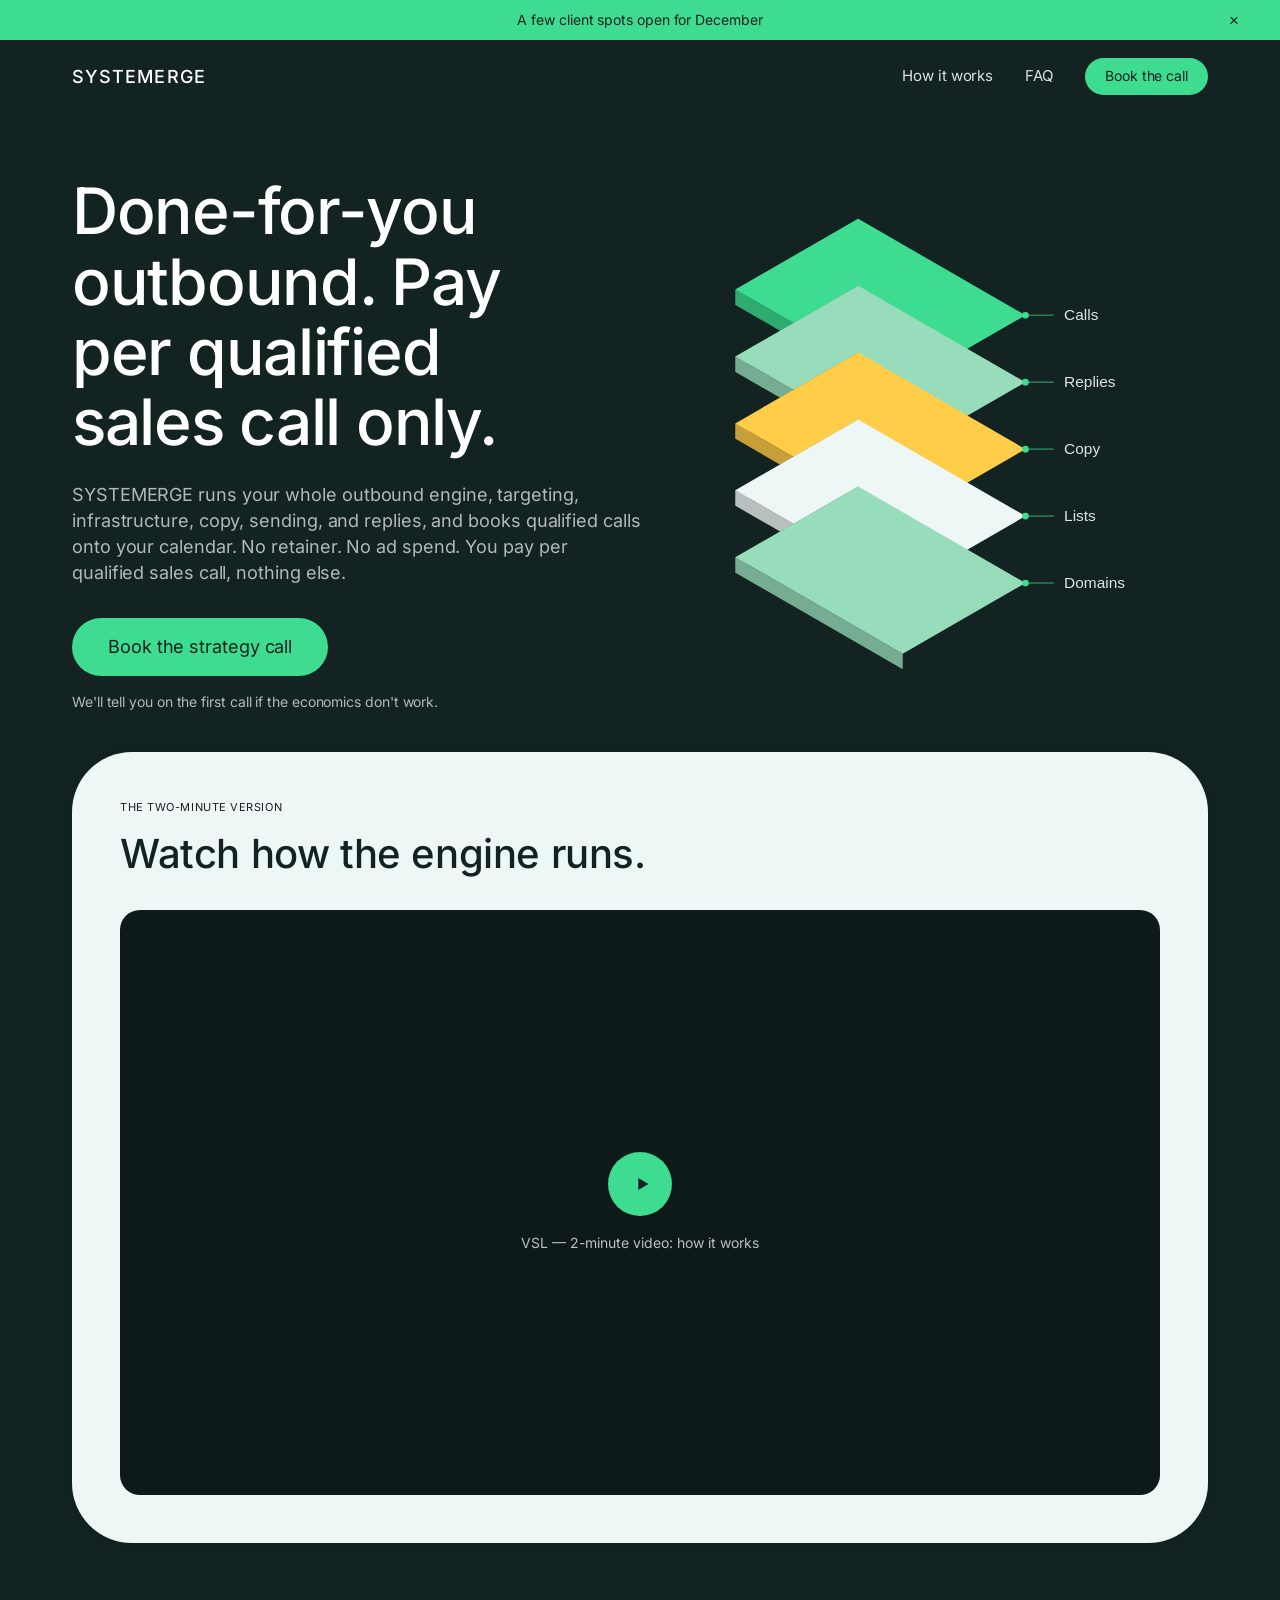
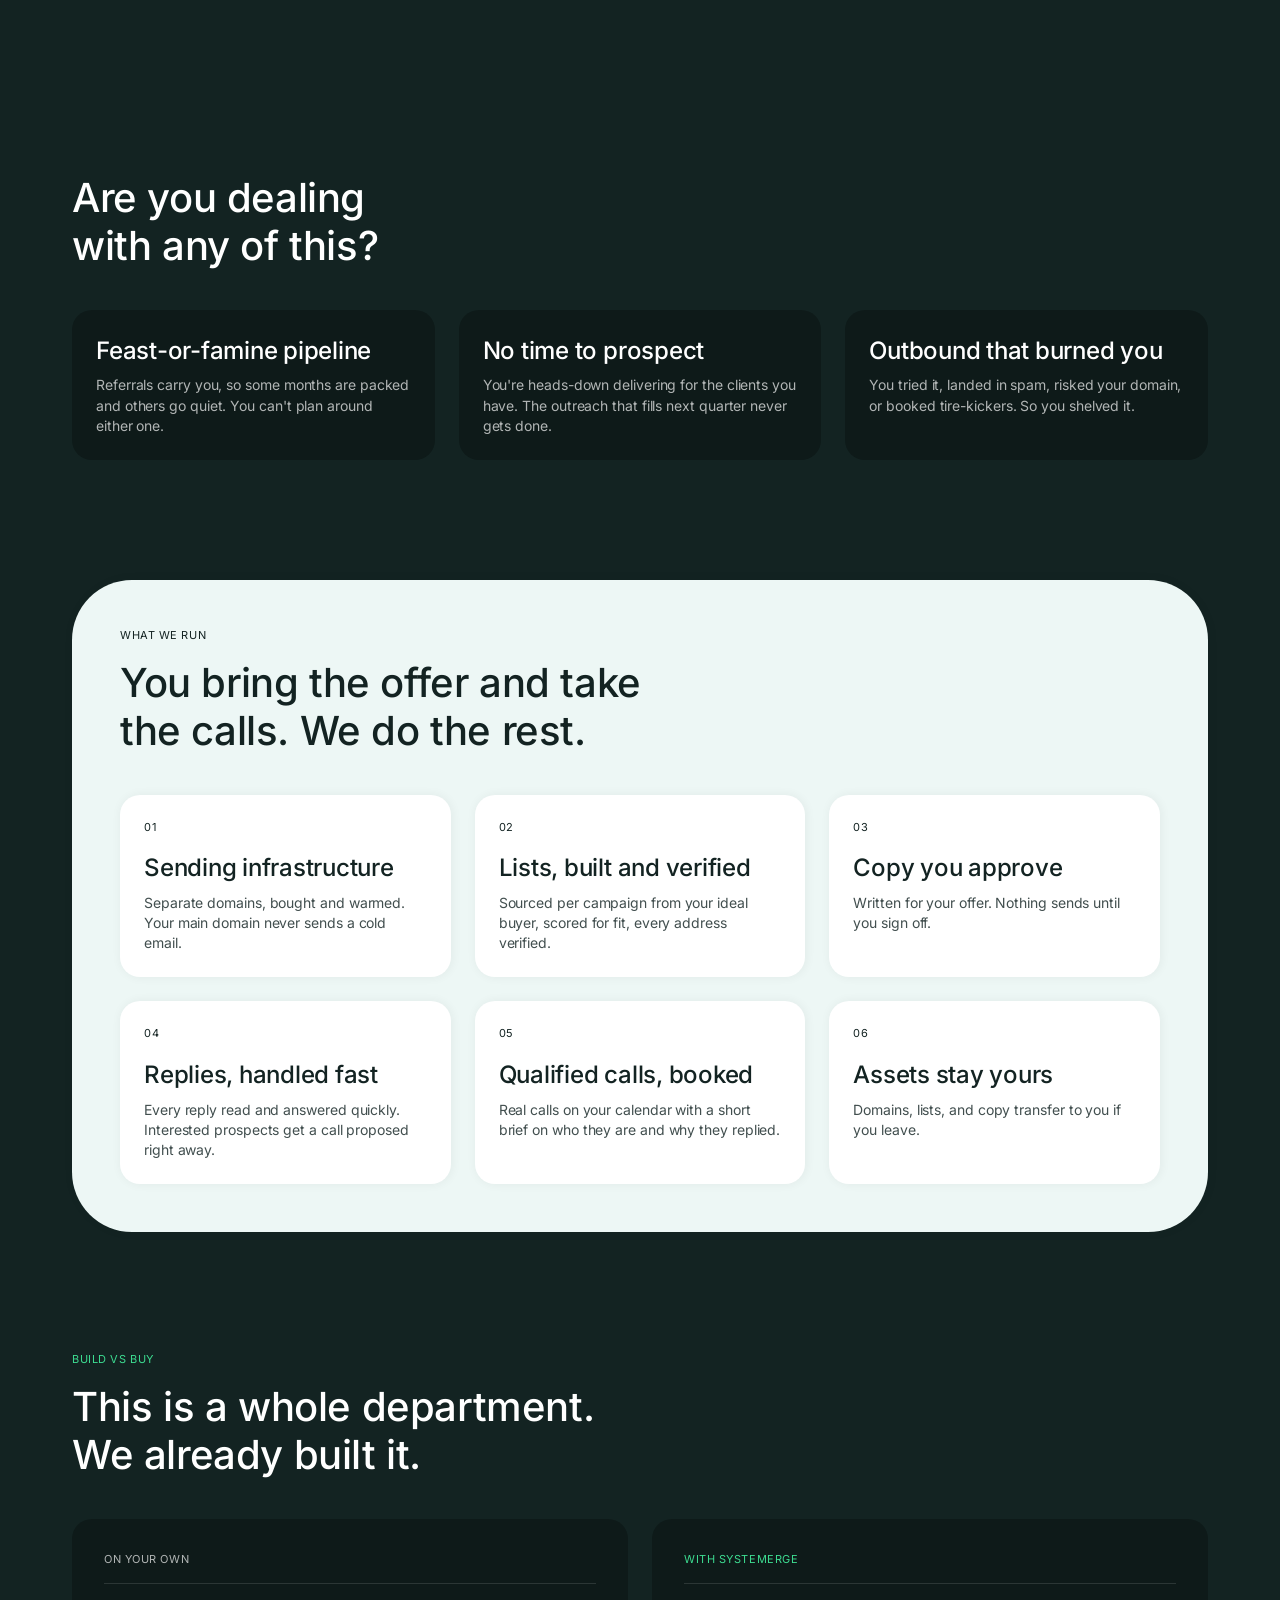
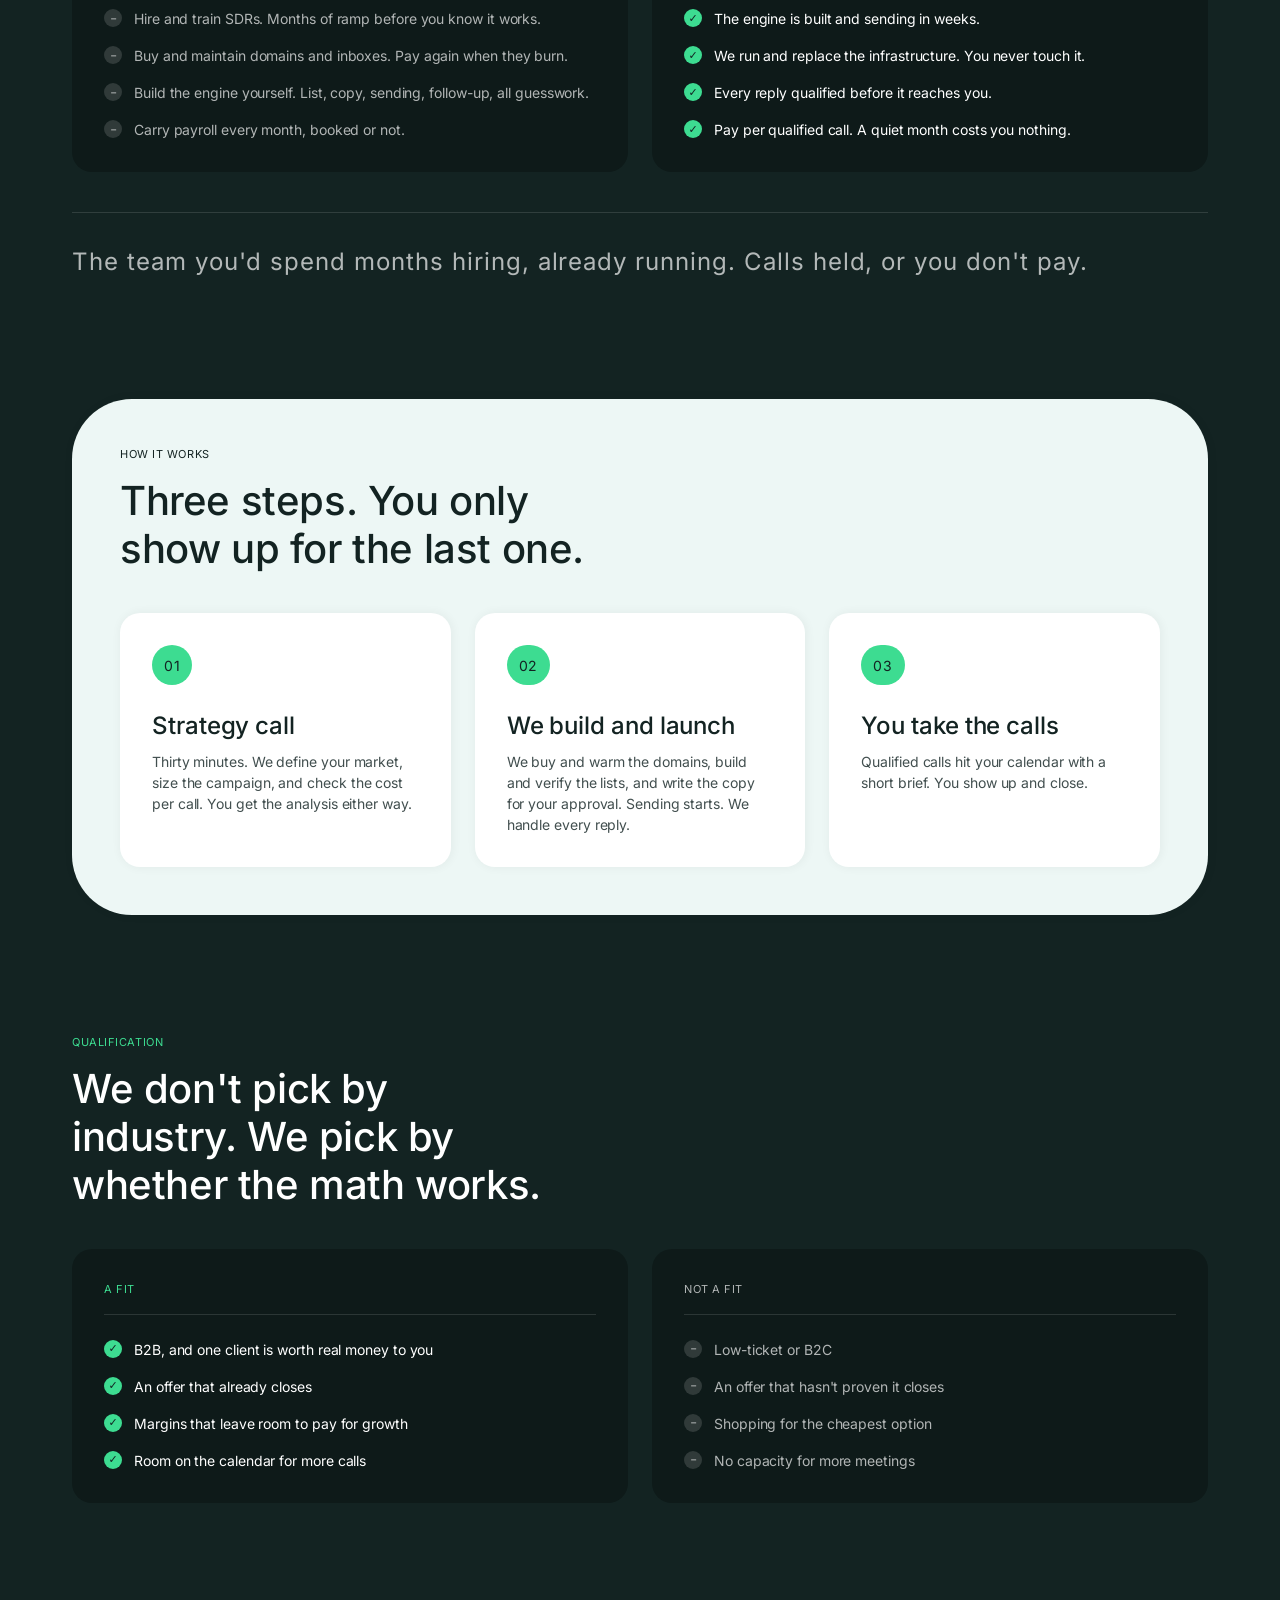
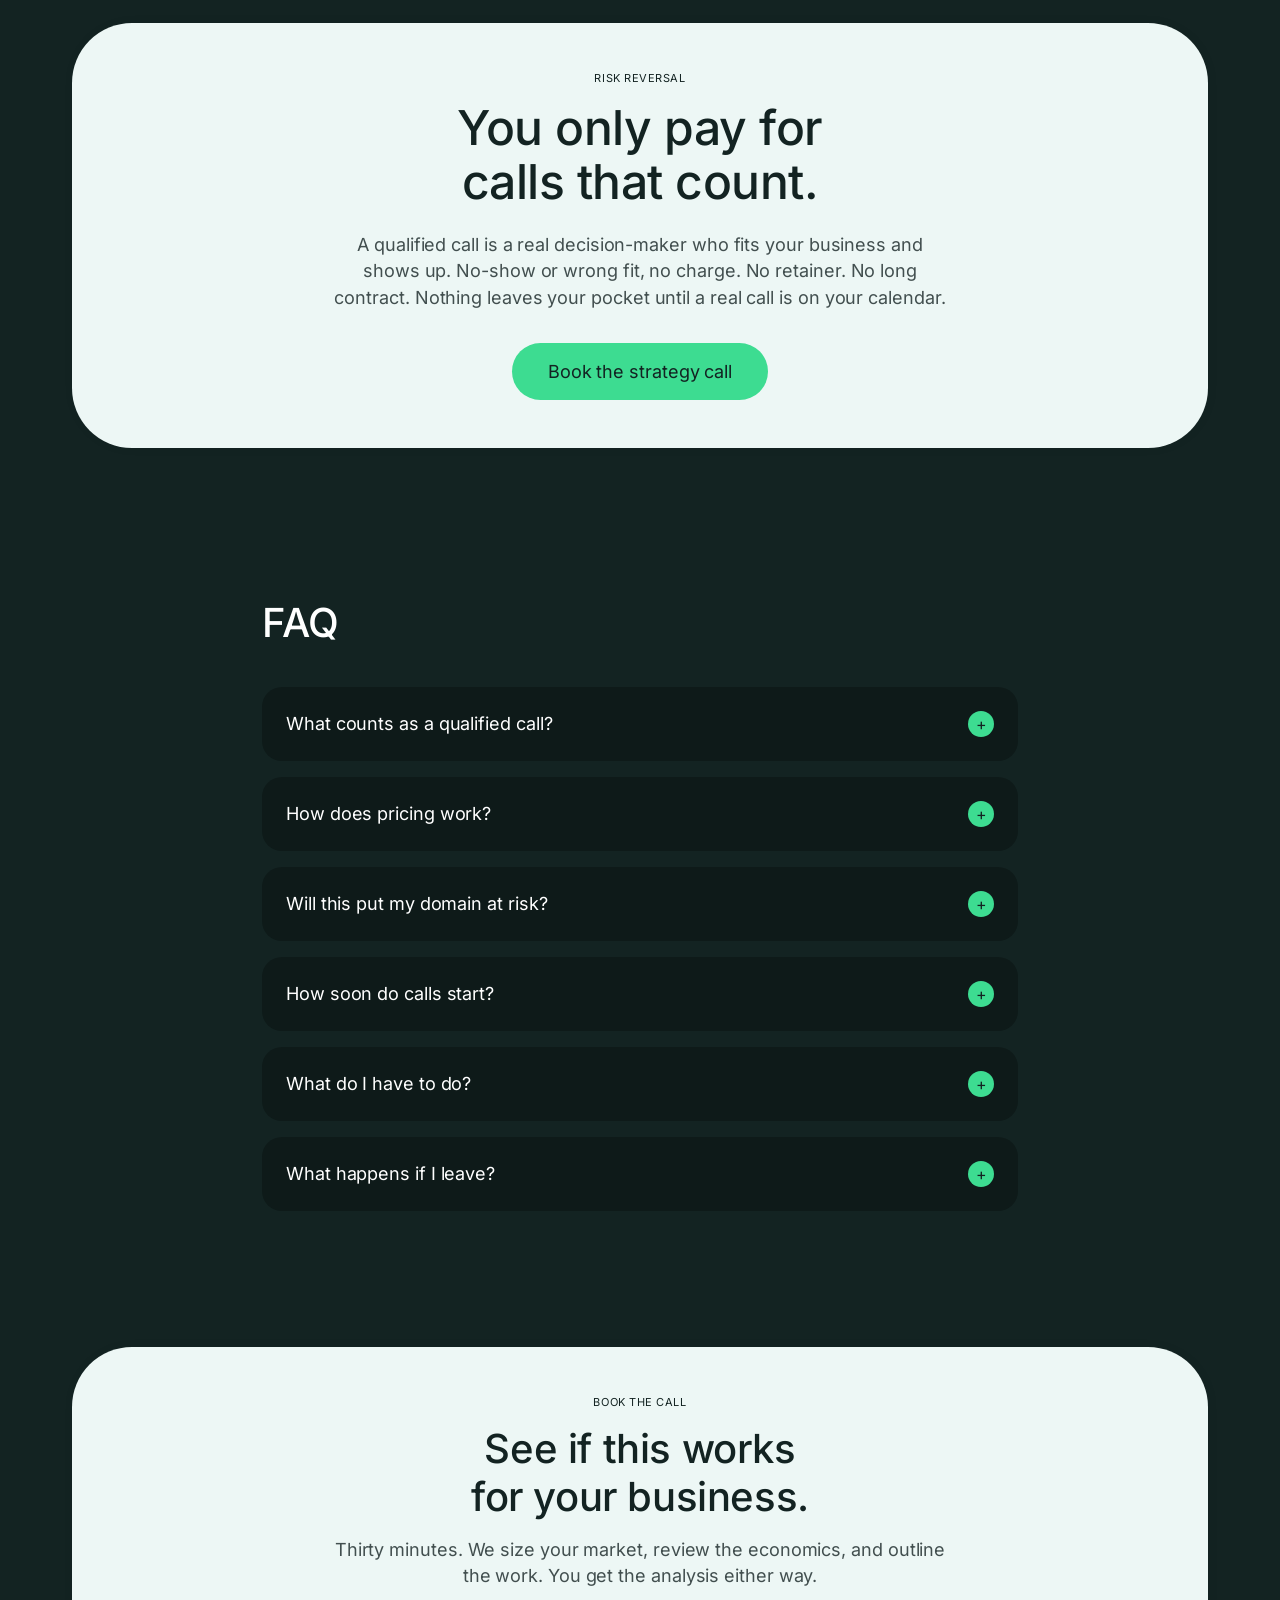
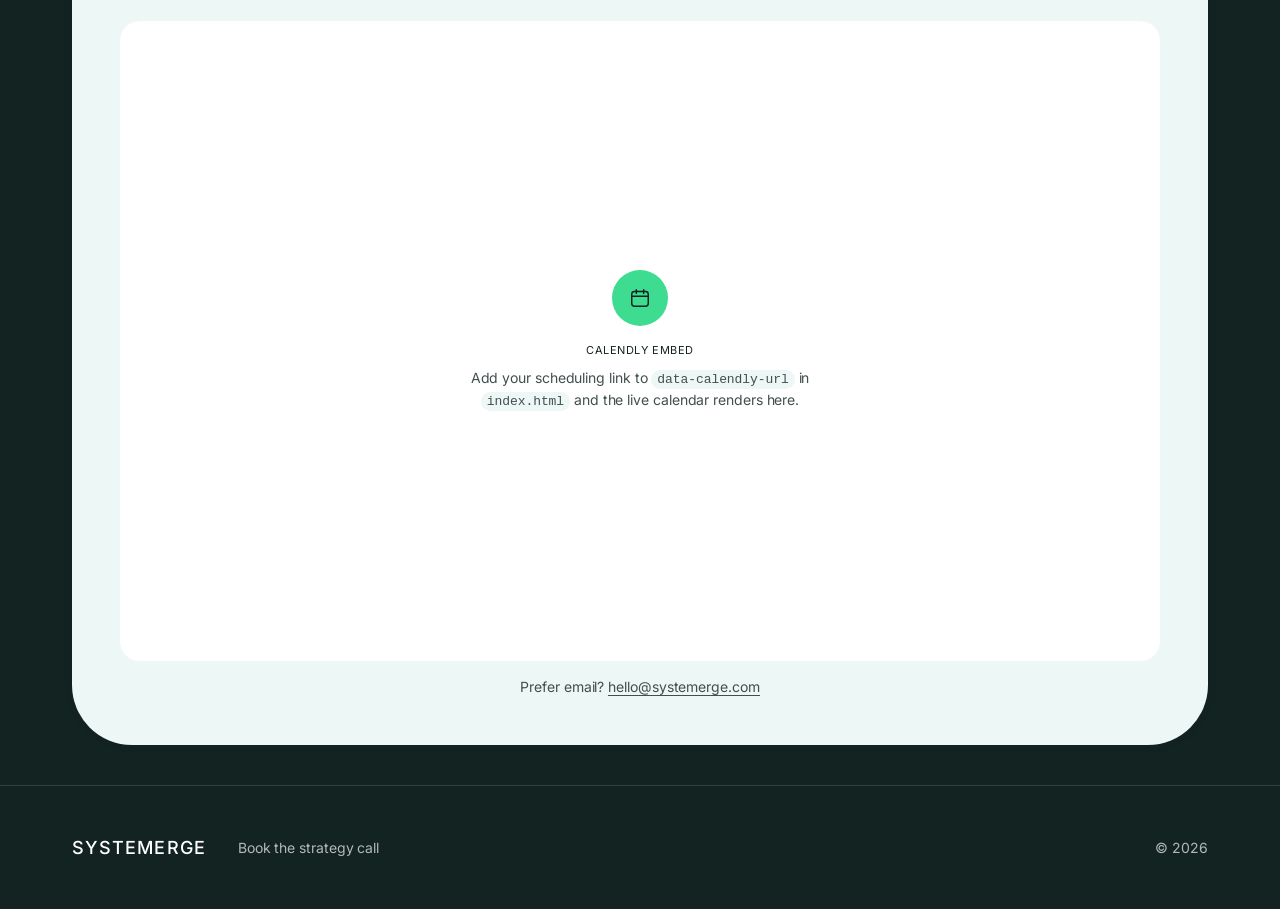
==== commit 711ece55: "Re-skin landing page to the Sauce Labs design system Replaces the Resend treatment with the supplied" ====
--- a/index.html
+++ b/index.html
@@ -5,16 +5,15 @@
 <meta name="viewport" content="width=device-width, initial-scale=1">
 <title>SYSTEMERGE — Done-for-you outbound. Pay per qualified sales call only.</title>
 <meta name="description" content="SYSTEMERGE runs your whole outbound engine — targeting, infrastructure, copy, sending and replies — and books qualified calls onto your calendar. No retainer. Pay per qualified sales call only.">
-<meta name="theme-color" content="#000000">
+<meta name="theme-color" content="#132322">
 
 <meta property="og:type" content="website">
 <meta property="og:title" content="SYSTEMERGE — Done-for-you outbound">
 <meta property="og:description" content="We run your whole outbound engine and book qualified calls onto your calendar. No retainer. Pay per qualified sales call only.">
 
-<link rel="icon" href="data:image/svg+xml,<svg xmlns='http://www.w3.org/2000/svg' viewBox='0 0 32 32'><rect width='32' height='32' rx='6' fill='%23000000' stroke='%23292d30' stroke-width='2'/><rect x='11' y='11' width='10' height='10' fill='%239281f7'/></svg>">
+<link rel="icon" href="data:image/svg+xml,<svg xmlns='http://www.w3.org/2000/svg' viewBox='0 0 32 32'><rect width='32' height='32' rx='10' fill='%23132322'/><circle cx='16' cy='16' r='7' fill='%233ddc91'/></svg>">
 
 <link rel="preload" href="assets/fonts/inter-latin.woff2" as="font" type="font/woff2" crossorigin>
-<link rel="preload" href="assets/fonts/playfair-latin.woff2" as="font" type="font/woff2" crossorigin>
 <link rel="stylesheet" href="assets/styles.css">
 
 <!-- Reveal-on-scroll starts elements at opacity 0, so gate it on JS being
@@ -25,7 +24,16 @@
 
 <a class="skip-link" href="#main">Skip to content</a>
 
-<!-- ============================== TOP BAR ============================== -->
+<!-- ============================== TOP BAR ==============================
+     Full-width green announcement strip, then the dark navigation bar.
+-->
+<div class="announce" data-announce>
+  <div class="container announce-inner">
+    <span>A few client spots open for <span data-current-month>this month</span></span>
+  </div>
+  <button class="announce-close" type="button" data-announce-close aria-label="Dismiss announcement">&times;</button>
+</div>
+
 <header class="site-header" id="top">
   <div class="container header-inner">
     <a class="brand" href="#top" aria-label="SYSTEMERGE — home">SYSTEMERGE</a>
@@ -33,7 +41,7 @@
     <nav class="nav" aria-label="Primary">
       <a href="#process">How it works</a>
       <a href="#faq">FAQ</a>
-      <a class="btn" href="#book" data-book>Book the call</a>
+      <a class="btn btn-primary btn-sm" href="#book" data-book>Book the call</a>
     </nav>
 
     <button class="nav-toggle" type="button" aria-expanded="false" aria-controls="mobile-nav" aria-label="Open menu">
@@ -44,7 +52,7 @@
   <nav class="mobile-nav" id="mobile-nav" aria-label="Mobile" hidden>
     <a href="#process">How it works</a>
     <a href="#faq">FAQ</a>
-    <a class="btn" href="#book" data-book>Book the call</a>
+    <a class="btn btn-primary" href="#book" data-book>Book the call</a>
   </nav>
 </header>
 
@@ -55,14 +63,6 @@
     <div class="container hero-grid">
 
       <div class="hero-copy">
-        <!-- Announcement pill: the one pill radius on the page. -->
-        <div class="announce-wrap reveal" style="justify-content:flex-start">
-          <span class="announce">
-            <span class="dot" aria-hidden="true"></span>
-            <span>A few client spots open for <span data-current-month>this month</span></span>
-          </span>
-        </div>
-
         <h1 class="hero-title reveal"><span class="nowrap">Done-for-you</span> outbound. Pay per qualified sales call only.</h1>
 
         <p class="hero-sub reveal">
@@ -72,37 +72,35 @@
         </p>
 
         <div class="hero-actions reveal">
-          <a class="btn btn-lg" href="#book" data-book>Book the strategy call</a>
+          <a class="btn btn-primary btn-lg" href="#book" data-book>Book the strategy call</a>
         </div>
         <p class="micro reveal">We'll tell you on the first call if the economics don't work.</p>
       </div>
 
-      <!-- Sculptural black cube — the hero's structural anchor. -->
-      <div class="hero-visual reveal" aria-hidden="true">
-        <div class="cube">
-          <div class="cube-face cube-face--front"></div>
-          <div class="cube-face cube-face--back"></div>
-          <div class="cube-face cube-face--right"></div>
-          <div class="cube-face cube-face--left"></div>
-          <div class="cube-face cube-face--top"></div>
-          <div class="cube-face cube-face--bottom"></div>
+      <!-- Isometric module stack — the outbound engine, one plate per stage. -->
+      <div class="hero-visual reveal">
+        <img src="assets/isometric.svg" alt="" aria-hidden="true" width="460" height="480">
+      </div>
+    </div>
+
+    <!-- VSL sits in a light Mint Frost card, per the product-panel pattern. -->
+    <div class="container band-wrap">
+      <div class="band-light reveal">
+        <span class="eyebrow">The two-minute version</span>
+        <h2 class="section-title">Watch how the engine runs.</h2>
+        <!--
+          VSL: drop your embed URL into data-vsl-src (YouTube / Vimeo / Loom embed URL).
+          Example: data-vsl-src="https://www.youtube.com/embed/XXXXXXXXXXX"
+          Leaving it empty shows the styled placeholder below.
+        -->
+        <div class="vsl" data-vsl data-vsl-src="">
+          <button class="vsl-placeholder" type="button" data-vsl-play>
+            <span class="vsl-play" aria-hidden="true">
+              <svg viewBox="0 0 24 24" width="22" height="22" fill="currentColor"><path d="M8 5.5v13l11-6.5-11-6.5Z"/></svg>
+            </span>
+            <span class="vsl-label">VSL — 2-minute video: how it works</span>
+          </button>
         </div>
-      </div>
-    </div>
-
-    <div class="container">
-      <!--
-        VSL: drop your embed URL into data-vsl-src (YouTube / Vimeo / Loom embed URL).
-        Example: data-vsl-src="https://www.youtube.com/embed/XXXXXXXXXXX"
-        Leaving it empty shows the styled placeholder below.
-      -->
-      <div class="vsl reveal" data-vsl data-vsl-src="">
-        <button class="vsl-placeholder" type="button" data-vsl-play>
-          <span class="vsl-play" aria-hidden="true">
-            <svg viewBox="0 0 24 24" width="20" height="20" fill="currentColor"><path d="M8 5.5v13l11-6.5-11-6.5Z"/></svg>
-          </span>
-          <span class="vsl-label">VSL — 2-minute video: how it works</span>
-        </button>
       </div>
     </div>
   </section>
@@ -119,6 +117,7 @@
         <li><img src="assets/logos/client-2.svg" alt="Client name"></li>
         <li><img src="assets/logos/client-3.svg" alt="Client name"></li>
         <li><img src="assets/logos/client-4.svg" alt="Client name"></li>
+        <li><img src="assets/logos/client-5.svg" alt="Client name"></li>
       </ul>
     </div>
   </section>
@@ -148,9 +147,11 @@
     </div>
   </section>
 
-  <!-- =============================== WHY US =============================== -->
-  <section class="section" id="why">
-    <div class="container">
+  <!-- =============================== WHY US ===============================
+       Light band: a Mint Frost card floating on the obsidian canvas.
+  -->
+  <div class="container band-wrap">
+    <section class="band-light" id="why">
       <span class="eyebrow reveal">What we run</span>
       <h2 class="section-title reveal">You bring the offer and take the calls. We do the rest.</h2>
 
@@ -186,38 +187,8 @@
           <p>Domains, lists, and copy transfer to you if you leave.</p>
         </article>
       </div>
-
-      <!--
-        Terminal window — illustrative, not real campaign data. It exists because
-        this design system uses code windows as its product-proof surface, and
-        it is the only place the violet accent legitimately belongs.
-        Delete this whole block if you'd rather not show a sample.
-      -->
-      <div class="terminal reveal" style="margin-top:var(--space-48)" aria-label="Illustrative example of a sending setup">
-        <div class="terminal-bar">
-          <span class="tl" aria-hidden="true"></span>
-          <span class="tl" aria-hidden="true"></span>
-          <span class="tl" aria-hidden="true"></span>
-          <span class="tl-label">campaign.config</span>
-        </div>
-        <div class="terminal-body">
-          <p><span class="cmt"># separate sending domain — your main domain never sends</span></p>
-          <p><span class="k">from:</span>      <span class="id">you@yourcompany-mail.com</span></p>
-          <p><span class="k">reply_to:</span>  <span class="id">you@yourcompany.com</span></p>
-          <p><span class="k">list:</span>      <span class="v">verified · scored for fit</span></p>
-          <p><span class="k">copy:</span>      <span class="v">approved by you</span></p>
-          <div class="sep" aria-hidden="true"></div>
-          <p><span class="cmt"># every reply read and answered by us</span></p>
-        </div>
-        <div class="status-row">
-          <span class="status status--delivered">Delivered</span>
-          <span class="status status--opened">Opened</span>
-          <span class="status status--replied">Replied</span>
-          <span class="status status--booked">Call booked</span>
-        </div>
-      </div>
-    </div>
-  </section>
+    </section>
+  </div>
 
   <!-- ============================ BUILD VS BUY ============================ -->
   <section class="section" id="build-vs-buy">
@@ -253,9 +224,11 @@
     </div>
   </section>
 
-  <!-- =============================== PROCESS =============================== -->
-  <section class="section" id="process">
-    <div class="container">
+  <!-- =============================== PROCESS ===============================
+       Light band.
+  -->
+  <div class="container band-wrap">
+    <section class="band-light" id="process">
       <span class="eyebrow reveal">How it works</span>
       <h2 class="section-title reveal">Three steps. You only show up for the last one.</h2>
 
@@ -276,8 +249,8 @@
           <p>Qualified calls hit your calendar with a short brief. You show up and close.</p>
         </li>
       </ol>
-    </div>
-  </section>
+    </section>
+  </div>
 
   <!-- ============================ WHO THIS IS FOR ============================ -->
   <section class="section" id="fit">
@@ -309,20 +282,21 @@
     </div>
   </section>
 
-  <!-- ============================ RISK REVERSAL ============================ -->
-  <section class="section" id="guarantee">
-    <div class="container">
-      <div class="risk reveal">
-        <h2 class="risk-title">You only pay for calls that count.</h2>
-        <p class="risk-body">
-          A qualified call is a real decision-maker who fits your business and shows up. No-show or
-          wrong fit, no charge. No retainer. No long contract. Nothing leaves your pocket until a
-          real call is on your calendar.
-        </p>
-        <a class="btn btn-lg" href="#book" data-book>Book the strategy call</a>
-      </div>
-    </div>
-  </section>
+  <!-- ============================ RISK REVERSAL ============================
+       Light band.
+  -->
+  <div class="container band-wrap">
+    <section class="band-light risk" id="guarantee">
+      <span class="eyebrow reveal">Risk reversal</span>
+      <h2 class="risk-title reveal">You only pay for calls that count.</h2>
+      <p class="risk-body reveal">
+        A qualified call is a real decision-maker who fits your business and shows up. No-show or
+        wrong fit, no charge. No retainer. No long contract. Nothing leaves your pocket until a
+        real call is on your calendar.
+      </p>
+      <a class="btn btn-primary btn-lg reveal" href="#book" data-book>Book the strategy call</a>
+    </section>
+  </div>
 
   <!-- ================================= FAQ ================================= -->
   <section class="section" id="faq">
@@ -376,9 +350,11 @@
     </div>
   </section>
 
-  <!-- =============================== BOOKING =============================== -->
-  <section class="section section-center" id="book">
-    <div class="container container-narrow">
+  <!-- =============================== BOOKING ===============================
+       Light band.
+  -->
+  <div class="container band-wrap">
+    <section class="band-light section-center" id="book">
       <span class="eyebrow reveal">Book the call</span>
       <h2 class="section-title reveal">See if this works for your business.</h2>
       <p class="section-sub reveal">
@@ -394,8 +370,8 @@
       <div class="calendly reveal" data-calendly data-calendly-url="">
         <div class="calendly-placeholder">
           <span class="calendly-icon" aria-hidden="true">
-            <svg viewBox="0 0 24 24" width="20" height="20" fill="none" stroke="currentColor" stroke-width="1.4" stroke-linecap="round">
-              <rect x="3" y="5" width="18" height="16" rx="2"></rect>
+            <svg viewBox="0 0 24 24" width="22" height="22" fill="none" stroke="currentColor" stroke-width="1.6" stroke-linecap="round">
+              <rect x="3" y="5" width="18" height="16" rx="3"></rect>
               <path d="M8 3v4M16 3v4M3 10h18"></path>
             </svg>
           </span>
@@ -407,8 +383,8 @@
       <p class="micro center reveal">
         Prefer email? <a href="mailto:hello@systemerge.com" data-contact-email>hello@systemerge.com</a>
       </p>
-    </div>
-  </section>
+    </section>
+  </div>
 
 </main>
 
--- a/assets/styles.css
+++ b/assets/styles.css
@@ -1,30 +1,28 @@
 /* =============================================================================
    SYSTEMERGE — landing page
    -----------------------------------------------------------------------------
-   Built on the Resend style reference: "black velvet with violet neon."
+   Built on the Sauce Labs style reference: "neon-lit command center on obsidian
+   glass — a dark engineering console where a single green pulse marks every
+   live signal."
 
    System rules this file obeys:
-     · The canvas is pure #000000. No gradients, glows or chromatic washes.
-     · Every layer separation is a 1px #292d30 hairline. Never a drop shadow.
-     · Buttons are ghost: transparent fill, hairline border, white label.
-       Never filled, never colorful.
-     · Radius scale is exactly two values — 16px cards, 6px buttons/badges/
-       inputs — plus 24px on large panels. The announcement badge is the one
-       pill, per its component spec.
-     · Iris Violet (#9281f7) belongs to code strings and developer identifiers.
-       It is never a heading colour and never lands on a button.
-     · Status hues (green/blue/violet-glow/red/amber) are reserved for data
-       and status indicators, nowhere else.
-     · Display type is an editorial serif at -0.01em; section headlines are a
-       geometric sans at 56px with -0.05em — the compressed tracking is the
-       signature.
+     · Obsidian (#132322) is the structural canvas. Deep Abyss (#0e1a19) is the
+       nested dark surface. No new hues, no gradients anywhere.
+     · Neon Pulse (#3ddc91) is rationed to primary actions, active states and
+       the announcement bar. Never decorative, never on a light card.
+     · Structure comes from luminance rhythm: dark bands alternating with light
+       Mint Frost cards. Never a light card directly on a light card.
+     · Buttons are fully pill-shaped at 56px. Cards 20px, large cards 60px,
+       small elements 10px.
+     · The only shadow permitted is rgba(0,0,0,0.04) 1px 0 9px 2px, on light
+       cards. Depth is luminance, not elevation.
+     · Body weight never exceeds 400; display weight never exceeds 500.
    ========================================================================== */
 
 /* ============================== Webfonts ==================================
-   Domaine, aBC Favorit and Commit Mono are commercial. The reference names
-   substitutes for each: Playfair Display for the Domaine hero, Inter for
-   aBC Favorit headlines and body, IBM Plex Mono for Commit Mono. All
-   self-hosted — the page makes no third-party font request.
+   Aeonik and AeonikFono are commercial. The reference names Inter and Inter
+   Display as substitutes; one Inter variable file covers both roles, so the
+   page makes no third-party font request.
    ========================================================================== */
 
 @font-face {
@@ -47,128 +45,99 @@
                  U+1D00-1DBF, U+1E00-1E9F, U+1EF2-1EFF, U+2020, U+20A0-20AB,
                  U+20AD-20C0, U+2113, U+2C60-2C7F, U+A720-A7FF;
 }
-@font-face {
-  font-family: "Playfair Display";
-  font-style: normal;
-  font-weight: 400 500;
-  font-display: swap;
-  src: url("fonts/playfair-latin.woff2") format("woff2");
-  unicode-range: U+0000-00FF, U+0131, U+0152-0153, U+02BB-02BC, U+02C6, U+02DA,
-                 U+02DC, U+0304, U+0308, U+0329, U+2000-206F, U+20AC, U+2122,
-                 U+2191, U+2193, U+2212, U+2215, U+FEFF, U+FFFD;
-}
-@font-face {
-  font-family: "Playfair Display";
-  font-style: normal;
-  font-weight: 400 500;
-  font-display: swap;
-  src: url("fonts/playfair-latin-ext.woff2") format("woff2");
-  unicode-range: U+0100-02BA, U+02BD-02C5, U+02C7-02CC, U+02CE-02D7, U+02DD-02FF,
-                 U+1D00-1DBF, U+1E00-1E9F, U+1EF2-1EFF, U+2020, U+20A0-20AB,
-                 U+20AD-20C0, U+2113, U+2C60-2C7F, U+A720-A7FF;
-}
-@font-face {
-  font-family: "IBM Plex Mono";
-  font-style: normal;
-  font-weight: 400;
-  font-display: swap;
-  src: url("fonts/ibm-plex-mono-latin.woff2") format("woff2");
-  unicode-range: U+0000-00FF, U+0131, U+0152-0153, U+02BB-02BC, U+02C6, U+02DA,
-                 U+02DC, U+0304, U+0308, U+0329, U+2000-206F, U+20AC, U+2122,
-                 U+2191, U+2193, U+2212, U+2215, U+FEFF, U+FFFD;
-}
-@font-face {
-  font-family: "IBM Plex Mono";
-  font-style: normal;
-  font-weight: 400;
-  font-display: swap;
-  src: url("fonts/ibm-plex-mono-latin-ext.woff2") format("woff2");
-  unicode-range: U+0100-02BA, U+02BD-02C5, U+02C7-02CC, U+02CE-02D7, U+02DD-02FF,
-                 U+1D00-1DBF, U+1E00-1E9F, U+1EF2-1EFF, U+2020, U+20A0-20AB,
-                 U+20AD-20C0, U+2113, U+2C60-2C7F, U+A720-A7FF;
-}
 
 /* =============================== Tokens =================================== */
 
 :root {
   /* Palette — verbatim from the reference ------------------------------- */
-  --color-void-black:        #000000;
-  --color-graphite-hairline: #292d30;
-  --color-white:             #ffffff;
-  --color-bone-white:        #f0f0f0;
-  --color-ash-gray:          #a1a4a5;
-  --color-smoke-gray:        #abafb4;
-  --color-iron:              #6e727a;
-  --color-charcoal:          #464a4d;
-  --color-iris-violet:       #9281f7;
-  --color-iris-violet-glow:  #baa7ff;
-  --color-signal-blue:       #3b9eff;
-  --color-sky-blue:          #70b8ff;
-  --color-pulse-green:       #3ad389;
-  --color-alarm-red:         #ff9592;
-  --color-amber:             #ffca16;
-  --color-surface-lift:      #0b0e14;
-
-  /* Semantic roles -------------------------------------------------------- */
-  --text:        var(--color-white);
-  --text-body:   var(--color-bone-white);
-  --text-muted:  var(--color-ash-gray);
-  --text-link:   var(--color-smoke-gray);
-  --hairline:    var(--color-graphite-hairline);
-  --canvas:      var(--color-void-black);
+  --color-obsidian-shell: #132322;
+  --color-pure-white:     #ffffff;
+  --color-mint-frost:     #edf7f5;
+  --color-deep-abyss:     #0e1a19;
+  --color-charcoal:       #070f0f;
+  --color-fog-border:     #d0d3d3;
+  --color-stone-border:   #b2b6b4;
+  --color-slate-text:     #828786;
+  --color-graphite-fill:  #424f4f;
+  --color-neon-pulse:     #3ddc91;
+  --color-mint-whisper:   #97ddbc;
+  --color-signal-yellow:  #ffcd48;
+
+  /* Semantic roles — dark band (the default register) --------------------- */
+  --canvas:      var(--color-obsidian-shell);
+  --surface:     var(--color-deep-abyss);
+  --text:        var(--color-pure-white);
+  --text-muted:  rgba(255, 255, 255, 0.68);
+  --eyebrow:     var(--color-neon-pulse);
+  --hairline:    rgba(255, 255, 255, 0.12);
 
   /* Type ------------------------------------------------------------------ */
-  --font-display: "Playfair Display", "Iowan Old Style", Georgia, serif;
   --font-sans:    "Inter", ui-sans-serif, system-ui, -apple-system,
                   BlinkMacSystemFont, "Segoe UI", Roboto, sans-serif;
-  --font-mono:    "IBM Plex Mono", ui-monospace, SFMono-Regular, Menlo, Monaco,
-                  Consolas, monospace;
-
-  --weight-regular:  400;
-  --weight-medium:   500;
-  --weight-semibold: 600;
+  --font-display: var(--font-sans);
+
+  --weight-regular: 400;   /* body ceiling    */
+  --weight-medium:  500;   /* display ceiling */
 
   /* Scale — reference sizes, made fluid so they hold on small screens. */
-  --text-caption:    12px;
+  --text-caption:    11px;
   --text-body-sm:    14px;
-  --text-base:       16px;
-  --text-subheading: 20px;
-  --text-heading-sm: clamp(20px, 0.9vw + 17px, 24px);
-  --text-heading:    clamp(30px, 3.6vw + 14px, 56px);
-  --text-display:    clamp(34px, 3.9vw + 13px, 68px);
-
-  --tracking-display: -0.01em;
-  --tracking-heading: -0.05em;
-  --tracking-label:    0.025em;
-
-  /* Space — 4px base unit ------------------------------------------------- */
-  --space-4:   4px;
-  --space-8:   8px;
-  --space-12: 12px;
+  --text-body:       16px;
+  --text-body-lg:    18px;
+  --text-subheading: clamp(20px, 0.7vw + 17px, 24px);
+  --text-heading-sm: clamp(24px, 1.4vw + 19px, 32px);
+  --text-heading:    clamp(28px, 2.2vw + 20px, 40px);
+  --text-heading-lg: clamp(32px, 3vw + 21px, 48px);
+  --text-display:    clamp(36px, 4.4vw + 20px, 64px);
+
+  --tracking-body:    -0.08px;
+  --tracking-sub:      0.96px;
+  --tracking-eyebrow:  0.05em;
+
+  /* Space — 8px base unit ------------------------------------------------- */
+  --space-8:  8px;
   --space-16: 16px;
-  --space-20: 20px;
   --space-24: 24px;
   --space-32: 32px;
   --space-40: 40px;
   --space-48: 48px;
+  --space-56: 56px;
   --space-64: 64px;
   --space-80: 80px;
   --space-96: 96px;
 
   --page-max:    1200px;
-  --page-narrow: 760px;
-  --section-gap: clamp(64px, 8vw, 96px);
+  --page-narrow: 820px;
+  --section-gap: clamp(56px, 7vw, 80px);
   --gutter:      clamp(20px, 4vw, 32px);
-  --card-pad:    var(--space-32);
-
-  /* Shape — exactly two values, plus 24px on large panels. --------------- */
-  --radius-button: 6px;
-  --radius-badge:  6px;
-  --radius-card:  16px;
-  --radius-panel: 24px;
-
-  --ease: cubic-bezier(0.22, 0.61, 0.36, 1);
-  --dur:  150ms;
+  --card-pad:    var(--space-24);
+
+  /* Shape — the pill language is non-negotiable. ------------------------- */
+  --radius-small:  10px;
+  --radius-card:   20px;
+  --radius-large:  60px;
+  --radius-pill:   56px;
+
+  --shadow-card: rgba(0, 0, 0, 0.04) 1px 0px 9px 2px;
+
+  --dur: 160ms;
+}
+
+/* Light register — Mint Frost cards floating on the obsidian canvas.
+   Swapping these role tokens is the whole mechanism; no rule below
+   re-specifies a colour per band.                                          */
+.band-light {
+  --canvas:     var(--color-mint-frost);
+  --surface:    var(--color-pure-white);
+  --text:       var(--color-obsidian-shell);
+  /* Deviation: the reference assigns Slate Text (#828786) to muted copy on
+     light surfaces, but that is 3.34:1 on Mint Frost — under the 4.5:1 AA
+     floor. Graphite Fill is in-palette and clears it at 7.81:1. */
+  --text-muted: var(--color-graphite-fill);
+  /* Neon Pulse is 1.62:1 on Mint Frost, so eyebrows go obsidian on light —
+     exactly as the reference specifies. */
+  --eyebrow:    var(--color-obsidian-shell);
+  --hairline:   var(--color-fog-border);
 }
 
 /* ================================ Base ==================================== */
@@ -177,34 +146,35 @@
 
 html {
   scroll-behavior: smooth;
-  scroll-padding-top: 88px;
+  scroll-padding-top: 96px;
   -webkit-text-size-adjust: 100%;
 }
 
 body {
   margin: 0;
-  background: var(--canvas);
-  color: var(--text-body);
+  background: var(--color-obsidian-shell);
+  color: var(--color-pure-white);
   font-family: var(--font-sans);
-  font-size: var(--text-base);
+  font-size: var(--text-body);
   font-weight: var(--weight-regular);
   line-height: 1.5;
+  letter-spacing: var(--tracking-body);
+  font-feature-settings: "ss01" on, "cv11" on;
   -webkit-font-smoothing: antialiased;
-  text-rendering: optimizeLegibility;
-}
-
-h1, h2, h3 { margin: 0; font-weight: var(--weight-regular); }
+}
+
+h1, h2, h3 { margin: 0; font-weight: var(--weight-medium); }
 p { margin: 0; }
 ul, ol { margin: 0; padding: 0; list-style: none; }
 a { color: inherit; text-decoration: none; }
 img, svg { max-width: 100%; display: block; }
 
-::selection { background: var(--color-iris-violet); color: var(--color-void-black); }
+::selection { background: var(--color-neon-pulse); color: var(--color-obsidian-shell); }
 
 :focus-visible {
-  outline: 2px solid var(--color-iris-violet-glow);
+  outline: 2px solid var(--color-neon-pulse);
   outline-offset: 3px;
-  border-radius: var(--radius-button);
+  border-radius: var(--radius-small);
 }
 
 .skip-link {
@@ -212,10 +182,10 @@
   left: -9999px;
   top: 0;
   z-index: 100;
-  padding: var(--space-12) var(--space-16);
-  background: var(--color-white);
-  color: var(--color-void-black);
-  border-radius: var(--radius-button);
+  padding: var(--space-16);
+  background: var(--color-neon-pulse);
+  color: var(--color-obsidian-shell);
+  border-radius: var(--radius-pill);
 }
 .skip-link:focus { left: var(--space-16); top: var(--space-16); }
 
@@ -228,8 +198,8 @@
 .container-narrow { max-width: var(--page-narrow); }
 
 /* ============================== Buttons ===================================
-   The signature button: transparent fill, hairline border, white label.
-   Hover raises the border toward white. Never filled, never colorful.
+   Fully pill-shaped at 56px. The filled green is the single most prominent
+   interactive element in the system.
    ========================================================================== */
 
 .btn {
@@ -237,65 +207,75 @@
   align-items: center;
   justify-content: center;
   gap: var(--space-8);
-  padding: var(--space-12) var(--space-16);
-  background: transparent;
-  /* Iron rather than the Graphite hairline: a ghost button's border is its
-     only affordance, and Graphite on black is 1.51:1 — effectively invisible.
-     Iron is the palette's own "low-emphasis borders" token and clears 3:1. */
-  border: 1px solid var(--color-iron);
-  border-radius: var(--radius-button);
-  color: var(--color-white);
+  padding: 14px 28px;
+  border: 0;
+  border-radius: var(--radius-pill);
   font-family: var(--font-sans);
-  font-size: var(--text-body-sm);
-  font-weight: var(--weight-medium);
-  line-height: 1.43;
+  font-size: var(--text-body);
+  font-weight: var(--weight-regular);
+  letter-spacing: var(--tracking-body);
+  line-height: 1.2;
   white-space: nowrap;
   cursor: pointer;
-  transition: border-color var(--dur) ease-out, background-color var(--dur) ease-out;
-}
-.btn:hover {
-  border-color: rgba(255, 255, 255, 0.6);
-  background: rgba(255, 255, 255, 0.03);
-}
-.btn-lg { padding: var(--space-16) var(--space-32); font-size: var(--text-base); }
-
-/* Text link with trailing chevron — restrained, terminal-like. */
-.link-chevron {
-  display: inline-flex;
+  transition: background-color var(--dur) ease-out, border-color var(--dur) ease-out,
+              color var(--dur) ease-out;
+}
+
+.btn-primary {
+  background: var(--color-neon-pulse);
+  color: var(--color-obsidian-shell);
+}
+.btn-primary:hover { background: #55e6a2; }
+
+/* Ghost pill — pairs beside the primary in nav and hero. */
+.btn-ghost {
+  background: transparent;
+  border: 1.5px solid var(--color-pure-white);
+  color: var(--color-pure-white);
+}
+.btn-ghost:hover { background: rgba(255, 255, 255, 0.08); }
+
+.btn-sm { padding: 10px 20px; font-size: var(--text-body-sm); }
+.btn-lg { padding: 18px 36px; font-size: var(--text-body-lg); }
+
+/* ========================= Announcement banner ============================
+   Full-width green strip — immediate green punctuation at page entry.
+   ========================================================================== */
+
+.announce {
+  position: relative;
+  background: var(--color-neon-pulse);
+  color: var(--color-obsidian-shell);
+}
+.announce-inner {
+  display: flex;
   align-items: center;
+  justify-content: center;
   gap: var(--space-8);
-  color: var(--color-bone-white);
-  font-size: var(--text-base);
-  transition: color var(--dur) ease-out;
-}
-.link-chevron:hover { color: var(--color-white); }
-
-/* ========================= Announcement pill ============================== */
-
-.announce-wrap { display: flex; justify-content: center; }
-
-.announce {
-  display: inline-flex;
-  align-items: center;
-  gap: var(--space-8);
-  padding: 6px var(--space-12);
+  padding: 10px calc(var(--gutter) + 32px);
+  font-size: var(--text-body-sm);
+  line-height: 1.45;
+  text-align: center;
+}
+.announce-close {
+  position: absolute;
+  top: 50%;
+  right: var(--gutter);
+  transform: translateY(-50%);
+  width: 28px;
+  height: 28px;
+  display: grid;
+  place-items: center;
   background: transparent;
-  border: 1px solid var(--hairline);
-  /* The one pill on the page, per its component spec. */
-  border-radius: 9999px;
-  color: var(--color-bone-white);
-  font-size: var(--text-body-sm);
-  line-height: 1.43;
-  transition: border-color var(--dur) ease-out;
-}
-.announce:hover { border-color: var(--color-iron); }
-.announce .dot {
-  width: 6px;
-  height: 6px;
-  flex: none;
+  border: 0;
   border-radius: 50%;
-  background: var(--color-pulse-green);
-}
+  color: var(--color-obsidian-shell);
+  font-size: 17px;
+  line-height: 1;
+  cursor: pointer;
+  transition: background-color var(--dur) ease-out;
+}
+.announce-close:hover { background: rgba(19, 35, 34, 0.12); }
 
 /* ============================== Header ==================================== */
 
@@ -303,36 +283,33 @@
   position: sticky;
   top: 0;
   z-index: 50;
-  background: rgba(0, 0, 0, 0.95);
-  backdrop-filter: blur(25px);
-  -webkit-backdrop-filter: blur(25px);
-  border-bottom: 1px solid transparent;
-  transition: border-color var(--dur) ease-out;
-}
-.site-header.is-stuck { border-bottom-color: var(--hairline); }
+  background: var(--color-obsidian-shell);
+}
 
 .header-inner {
   display: flex;
   align-items: center;
   justify-content: space-between;
   gap: var(--space-24);
-  height: 64px;
+  height: 72px;
 }
 
 .brand {
-  color: var(--color-white);
-  font-size: var(--text-base);
-  font-weight: var(--weight-semibold);
-  letter-spacing: var(--tracking-label);
+  font-family: var(--font-display);
+  font-size: var(--text-body-lg);
+  font-weight: var(--weight-medium);
+  letter-spacing: 0.06em;
+  color: var(--color-pure-white);
 }
 
 .nav { display: flex; align-items: center; gap: var(--space-32); }
 .nav a:not(.btn) {
-  color: var(--color-bone-white);
-  font-size: var(--text-body-sm);
-  transition: color var(--dur) ease-out;
-}
-.nav a:not(.btn):hover { color: var(--color-white); }
+  font-size: 15px;
+  color: var(--color-pure-white);
+  opacity: 0.86;
+  transition: opacity var(--dur) ease-out;
+}
+.nav a:not(.btn):hover { opacity: 1; }
 
 .nav-toggle {
   display: none;
@@ -343,76 +320,71 @@
   height: 44px;
   padding: 0 11px;
   background: transparent;
-  border: 1px solid var(--hairline);
-  border-radius: var(--radius-button);
+  border: 1.5px solid rgba(255, 255, 255, 0.4);
+  border-radius: var(--radius-pill);
   cursor: pointer;
 }
 .nav-toggle span {
-  height: 1px;
-  background: var(--color-bone-white);
+  height: 1.5px;
+  background: var(--color-pure-white);
   transition: transform var(--dur) ease-out;
 }
-.nav-toggle[aria-expanded="true"] span:first-child { transform: translateY(3px) rotate(45deg); }
-.nav-toggle[aria-expanded="true"] span:last-child  { transform: translateY(-3px) rotate(-45deg); }
+.nav-toggle[aria-expanded="true"] span:first-child { transform: translateY(3.25px) rotate(45deg); }
+.nav-toggle[aria-expanded="true"] span:last-child  { transform: translateY(-3.25px) rotate(-45deg); }
 
 .mobile-nav {
   display: none;
   flex-direction: column;
-  padding: 0 var(--gutter) var(--space-20);
-  border-top: 1px solid var(--hairline);
+  padding: 0 var(--gutter) var(--space-24);
+  background: var(--color-obsidian-shell);
 }
 .mobile-nav a:not(.btn) {
   padding: var(--space-16) 0;
   border-bottom: 1px solid var(--hairline);
-  color: var(--color-bone-white);
-  font-size: var(--text-body-sm);
+  font-size: 15px;
 }
 .mobile-nav .btn { margin-top: var(--space-16); }
 
-@media (max-width: 880px) {
+@media (max-width: 900px) {
   .nav { display: none; }
   .nav-toggle { display: flex; }
   .mobile-nav:not([hidden]) { display: flex; }
 }
 
 /* ================================ Hero ====================================
-   Anti-decorative: serif headline on the left, sculptural cube on the right,
-   flat black behind both.
+   Split composition: left-aligned copy, right-aligned isometric illustration.
    ========================================================================== */
 
 .hero { padding-block: var(--space-64) var(--section-gap); }
 
 .hero-grid {
   display: grid;
-  grid-template-columns: minmax(0, 1.4fr) minmax(0, 0.6fr);
+  grid-template-columns: minmax(0, 1.05fr) minmax(0, 0.95fr);
   align-items: center;
   gap: var(--space-48);
 }
-@media (max-width: 940px) {
-  /* Copy stays first once stacked — the cube is an anchor, not a lede, and
-     pushing it above the headline delays the value proposition. */
+@media (max-width: 980px) {
   .hero-grid { grid-template-columns: 1fr; gap: var(--space-40); }
-  .hero-visual { min-height: 260px; }
+  .hero-visual { order: 1; }
 }
 
 .hero-title {
+  font-family: var(--font-display);
+  font-size: var(--text-display);
+  font-weight: var(--weight-medium);
+  line-height: 1.1;
+  letter-spacing: -0.02em;
+  color: var(--color-pure-white);
+  text-wrap: balance;
+}
+.nowrap { white-space: nowrap; }
+
+.hero-sub {
+  max-width: 54ch;
   margin-top: var(--space-24);
-  font-family: var(--font-display);
-  font-size: var(--text-display);
-  font-weight: var(--weight-regular);
-  line-height: 1;
-  letter-spacing: var(--tracking-display);
-  color: var(--color-white);
-  text-wrap: balance;
-}
-.nowrap { white-space: nowrap; }
-
-.hero-sub {
-  max-width: 52ch;
-  margin-top: var(--space-24);
-  color: var(--text-muted);
-  font-size: var(--text-base);
-  line-height: 1.5;
+  color: var(--text-muted);
+  font-size: var(--text-body-lg);
+  line-height: 1.45;
 }
 
 .hero-actions {
@@ -427,140 +399,130 @@
   margin-top: var(--space-16);
   color: var(--text-muted);
   font-size: var(--text-body-sm);
-  line-height: 1.43;
-}
+  line-height: 1.45;
+}
+.micro.center { text-align: center; }
 .micro a {
-  color: var(--color-smoke-gray);
-  border-bottom: 1px solid var(--hairline);
+  color: inherit;
+  border-bottom: 1px solid currentColor;
   transition: color var(--dur) ease-out;
 }
-.micro a:hover { color: var(--color-white); }
-.micro.center { text-align: center; }
-
-/* ============================== Hero cube =================================
-   A sculptural black object: full-opacity black faces, hairline edge
-   highlights, no glow and no colour. Rendered in CSS rather than WebGL so it
-   costs nothing and degrades cleanly.
+.micro a:hover { color: var(--color-neon-pulse); }
+.band-light .micro a:hover { color: var(--color-obsidian-shell); }
+
+.hero-visual { display: grid; place-items: center; }
+.hero-visual img { width: min(100%, 460px); height: auto; }
+
+/* ============================== Sections ================================== */
+
+.section { padding-block: var(--section-gap); }
+
+/* A light band is a Mint Frost card floating on the obsidian canvas. */
+.band-light {
+  background: var(--canvas);
+  color: var(--text);
+  border-radius: var(--radius-large);
+  padding: clamp(32px, 5vw, 48px);
+  box-shadow: var(--shadow-card);
+}
+.band-wrap { padding-block: calc(var(--section-gap) / 2); }
+
+.eyebrow {
+  display: block;
+  margin-bottom: var(--space-16);
+  font-family: var(--font-display);
+  /* Deviation: the reference sets eyebrows at 9px. That is below a sensible
+     legibility floor for tracked-out caps, so they render at 11px with the
+     same 0.05em tracking and role. */
+  font-size: var(--text-caption);
+  font-weight: var(--weight-regular);
+  letter-spacing: var(--tracking-eyebrow);
+  line-height: 1.3;
+  text-transform: uppercase;
+  color: var(--eyebrow);
+}
+
+.section-title {
+  max-width: 22ch;
+  font-family: var(--font-display);
+  font-size: var(--text-heading);
+  font-weight: var(--weight-medium);
+  line-height: 1.2;
+  letter-spacing: -0.01em;
+  color: var(--text);
+  text-wrap: balance;
+}
+
+.section-sub {
+  max-width: 56ch;
+  margin-top: var(--space-16);
+  color: var(--text-muted);
+  font-size: var(--text-body-lg);
+  line-height: 1.45;
+}
+
+.section-note {
+  margin-top: var(--space-40);
+  padding-top: var(--space-32);
+  border-top: 1px solid var(--hairline);
+  color: var(--text-muted);
+  font-size: var(--text-subheading);
+  line-height: 1.4;
+  letter-spacing: var(--tracking-sub);
+}
+
+.section-center { text-align: center; }
+.section-center .section-title,
+.section-center .section-sub { margin-inline: auto; }
+
+/* ================================ Grid ==================================== */
+
+.grid { display: grid; gap: var(--space-24); margin-top: var(--space-40); }
+.grid-3 { grid-template-columns: repeat(3, minmax(0, 1fr)); }
+@media (max-width: 920px) { .grid-3 { grid-template-columns: repeat(2, minmax(0, 1fr)); } }
+@media (max-width: 640px) { .grid-3 { grid-template-columns: 1fr; } }
+
+/* ================================ Cards =================================== */
+
+.card {
+  padding: var(--card-pad);
+  background: var(--surface);
+  border-radius: var(--radius-card);
+  transition: transform var(--dur) ease-out;
+}
+.band-light .card { box-shadow: var(--shadow-card); }
+.card:hover { transform: translateY(-2px); }
+
+.card h3 {
+  font-family: var(--font-display);
+  font-size: var(--text-subheading);
+  font-weight: var(--weight-medium);
+  line-height: 1.4;
+  letter-spacing: -0.01em;
+  color: var(--text);
+}
+.card p {
+  margin-top: var(--space-8);
+  color: var(--text-muted);
+  font-size: var(--text-body-sm);
+  line-height: 1.45;
+}
+.card .card-idx {
+  display: block;
+  margin-bottom: var(--space-16);
+  font-size: var(--text-caption);
+  letter-spacing: var(--tracking-eyebrow);
+  color: var(--eyebrow);
+}
+
+/* ================================= VSL ====================================
+   Product panel: dark chrome frame inside the light content card.
    ========================================================================== */
 
-.hero-visual {
-  display: grid;
-  place-items: center;
-  min-height: 320px;
-  perspective: 900px;
-}
-
-.cube {
-  position: relative;
-  width: 180px;
-  height: 180px;
-  transform-style: preserve-3d;
-  animation: cube-spin 26s linear infinite;
-}
-.cube-face {
-  position: absolute;
-  inset: 0;
-  background: var(--color-void-black);
-  border: 1px solid var(--hairline);
-}
-.cube-face--front  { transform: translateZ(90px); }
-.cube-face--back   { transform: rotateY(180deg) translateZ(90px); }
-.cube-face--right  { transform: rotateY(90deg)  translateZ(90px); }
-.cube-face--left   { transform: rotateY(-90deg) translateZ(90px); }
-.cube-face--top    { transform: rotateX(90deg)  translateZ(90px); }
-.cube-face--bottom { transform: rotateX(-90deg) translateZ(90px); }
-
-@keyframes cube-spin {
-  from { transform: rotateX(-24deg) rotateY(0deg); }
-  to   { transform: rotateX(-24deg) rotateY(360deg); }
-}
-
-@media (prefers-reduced-motion: reduce) {
-  .cube { animation: none; transform: rotateX(-24deg) rotateY(-32deg); }
-}
-
-/* ========================= Terminal / code window =========================
-   The system's product-proof surface, and the only legitimate home for Iris
-   Violet — it marks identifiers, exactly as syntax highlighting would.
-   ========================================================================== */
-
-.terminal {
-  background: var(--canvas);
-  border: 1px solid var(--hairline);
-  border-radius: var(--radius-card);
-  overflow: hidden;
-  font-family: var(--font-mono);
-  font-size: var(--text-body-sm);
-  line-height: 1.43;
-  text-align: left;
-}
-
-.terminal-bar {
-  display: flex;
-  align-items: center;
-  gap: var(--space-8);
-  padding: var(--space-12) var(--space-16);
-  border-bottom: 1px solid var(--hairline);
-}
-.terminal-bar .tl {
-  width: 8px;
-  height: 8px;
-  border-radius: 50%;
-  background: var(--color-graphite-hairline);
-}
-.terminal-bar .tl-label {
-  margin-left: var(--space-8);
-  color: var(--color-iron);
-  font-size: var(--text-caption);
-}
-
-.terminal-body { padding: var(--space-24); display: grid; gap: var(--space-8); }
-.terminal-body .k { color: var(--color-ash-gray); }
-.terminal-body .v { color: var(--color-bone-white); }
-/* Identifiers — the violet the whole palette is built around. */
-.terminal-body .id { color: var(--color-iris-violet); }
-.terminal-body .cmt { color: var(--color-ash-gray); }
-.terminal-body .sep {
-  height: 1px;
-  background: var(--hairline);
-  margin-block: var(--space-8);
-}
-
-/* Status indicator row — the one place status hues are permitted. */
-.status-row {
-  display: flex;
-  flex-wrap: wrap;
-  gap: var(--space-16);
-  padding: var(--space-16) var(--space-24) var(--space-24);
-}
-.status {
-  display: inline-flex;
-  align-items: center;
-  gap: var(--space-8);
-  color: var(--color-ash-gray);
-  font-family: var(--font-mono);
-  font-size: var(--text-caption);
-}
-.status::before {
-  content: "";
-  width: 6px;
-  height: 6px;
-  border-radius: 50%;
-  background: currentColor;
-}
-.status--delivered::before { background: var(--color-pulse-green); }
-.status--opened::before    { background: var(--color-sky-blue); }
-.status--replied::before   { background: var(--color-iris-violet-glow); }
-.status--booked::before    { background: var(--color-amber); }
-
-/* ================================ VSL ===================================== */
-
 .vsl {
-  max-width: 960px;
-  margin: var(--section-gap) auto 0;
+  margin-top: var(--space-32);
   aspect-ratio: 16 / 9;
-  background: var(--canvas);
-  border: 1px solid var(--hairline);
+  background: var(--color-deep-abyss);
   border-radius: var(--radius-card);
   overflow: hidden;
 }
@@ -577,300 +539,240 @@
   padding: var(--space-24);
   background: transparent;
   border: 0;
-  color: var(--text-muted);
+  color: rgba(255, 255, 255, 0.72);
   font: inherit;
   cursor: pointer;
+}
+.vsl-play {
+  display: grid;
+  place-items: center;
+  width: 64px;
+  height: 64px;
+  border-radius: 50%;
+  background: var(--color-neon-pulse);
+  color: var(--color-obsidian-shell);
+  padding-left: 3px;
   transition: background-color var(--dur) ease-out;
 }
-.vsl-placeholder:hover { background: rgba(255, 255, 255, 0.02); }
-
-.vsl-play {
-  display: grid;
-  place-items: center;
-  width: 56px;
-  height: 56px;
-  border: 1px solid var(--hairline);
-  border-radius: 50%;
-  color: var(--color-white);
-  padding-left: 3px;
-  transition: border-color var(--dur) ease-out;
-}
-.vsl-placeholder:hover .vsl-play { border-color: rgba(255, 255, 255, 0.6); }
-
-.vsl-label { font-family: var(--font-mono); font-size: var(--text-caption); }
+.vsl-placeholder:hover .vsl-play { background: #55e6a2; }
+.vsl-label { font-size: var(--text-body-sm); }
 
 /* ============================ Client logos ================================ */
 
 .logos { padding-block: var(--section-gap); }
 .logos-label {
   text-align: center;
-  color: var(--text-muted);
-  font-size: var(--text-body-sm);
+  font-size: var(--text-caption);
+  letter-spacing: var(--tracking-eyebrow);
+  text-transform: uppercase;
+  color: var(--color-neon-pulse);
 }
 .logo-strip {
   display: grid;
-  grid-template-columns: repeat(4, minmax(0, 1fr));
-  align-items: center;
-  justify-items: center;
-  row-gap: 60px;
-  column-gap: var(--space-40);
-  margin-top: var(--space-48);
-}
-@media (max-width: 700px) { .logo-strip { grid-template-columns: repeat(2, minmax(0, 1fr)); } }
-.logo-strip img { height: 24px; width: auto; }
-
-/* ============================== Sections ================================== */
-
-.section { padding-block: var(--section-gap); }
-.section + .section { padding-top: 0; }
-
-.eyebrow {
-  display: block;
-  margin-bottom: var(--space-16);
-  font-family: var(--font-mono);
-  font-size: var(--text-caption);
-  line-height: 1.33;
-  letter-spacing: var(--tracking-label);
-  text-transform: uppercase;
-  color: var(--text-muted);
-}
-
-.section-title {
-  max-width: 20ch;
-  font-family: var(--font-sans);
-  font-size: var(--text-heading);
-  font-weight: var(--weight-regular);
-  line-height: 1.2;
-  letter-spacing: var(--tracking-heading);
-  color: var(--color-white);
-  text-wrap: balance;
-}
-
-.section-sub {
-  max-width: 56ch;
-  margin-top: var(--space-20);
-  color: var(--text-muted);
-  font-size: var(--text-base);
-  line-height: 1.5;
-}
-
-.section-note {
-  margin-top: var(--space-48);
-  padding-top: var(--space-32);
-  border-top: 1px solid var(--hairline);
-  color: var(--text-muted);
-  font-size: var(--text-subheading);
-  line-height: 1.4;
-  letter-spacing: -0.02em;
-}
-
-.section-center { text-align: center; }
-.section-center .section-title,
-.section-center .section-sub { margin-inline: auto; }
-
-/* ================================ Grid ==================================== */
-
-.grid { display: grid; gap: var(--space-16); margin-top: var(--space-48); }
-.grid-3 { grid-template-columns: repeat(3, minmax(0, 1fr)); }
-@media (max-width: 920px) { .grid-3 { grid-template-columns: repeat(2, minmax(0, 1fr)); } }
-@media (max-width: 640px) { .grid-3 { grid-template-columns: 1fr; } }
-
-/* ================================ Cards =================================== */
-
-.card {
-  padding: var(--card-pad);
-  background: var(--canvas);
-  border: 1px solid var(--hairline);
+  grid-template-columns: repeat(5, minmax(0, 1fr));
+  gap: var(--space-24);
+  margin-top: var(--space-32);
+}
+@media (max-width: 820px) { .logo-strip { grid-template-columns: repeat(2, minmax(0, 1fr)); } }
+.logo-strip li {
+  display: grid;
+  place-items: center;
+  min-height: 120px;
+  padding: var(--space-24);
+  background: var(--color-deep-abyss);
+  border-radius: var(--radius-large);
+}
+.logo-strip img { height: 26px; width: auto; filter: grayscale(1) brightness(3); }
+
+/* ============================== Compare =================================== */
+
+.compare {
+  display: grid;
+  grid-template-columns: repeat(2, minmax(0, 1fr));
+  gap: var(--space-24);
+  margin-top: var(--space-40);
+}
+@media (max-width: 820px) { .compare { grid-template-columns: 1fr; } }
+
+.compare-col {
+  padding: var(--space-32);
+  background: var(--surface);
   border-radius: var(--radius-card);
-  transition: border-color var(--dur) ease-out;
-}
-.card:hover { border-color: var(--color-iron); }
-
-.card h3 {
-  color: var(--color-white);
-  font-size: var(--text-subheading);
-  font-weight: var(--weight-medium);
-  line-height: 1.3;
-  letter-spacing: -0.02em;
-}
-.card p {
-  margin-top: var(--space-12);
-  color: var(--text-muted);
-  font-size: var(--text-body-sm);
-  line-height: 1.6;
-}
-.card .card-idx {
-  display: block;
-  margin-bottom: var(--space-16);
-  font-family: var(--font-mono);
-  font-size: var(--text-caption);
-  color: var(--color-iris-violet);
-}
-
-/* ============================== Compare =================================== */
-
-.compare {
-  display: grid;
-  grid-template-columns: repeat(2, minmax(0, 1fr));
-  gap: var(--space-16);
-  margin-top: var(--space-48);
-}
-@media (max-width: 820px) { .compare { grid-template-columns: 1fr; } }
-
-.compare-col {
-  padding: var(--card-pad);
-  background: var(--canvas);
-  border: 1px solid var(--hairline);
-  border-radius: var(--radius-card);
-}
+}
+.band-light .compare-col { box-shadow: var(--shadow-card); }
 
 .compare-head {
   padding-bottom: var(--space-16);
   border-bottom: 1px solid var(--hairline);
-  font-family: var(--font-mono);
+  font-family: var(--font-display);
   font-size: var(--text-caption);
   font-weight: var(--weight-regular);
-  line-height: 1.33;
-  letter-spacing: var(--tracking-label);
+  letter-spacing: var(--tracking-eyebrow);
   text-transform: uppercase;
   color: var(--text-muted);
 }
-.compare-hot .compare-head { color: var(--color-iris-violet); }
-
-.list { margin-top: var(--space-20); display: grid; gap: var(--space-16); }
+.compare-hot .compare-head { color: var(--eyebrow); }
+
+.list { margin-top: var(--space-24); display: grid; gap: var(--space-16); }
 .list li {
   position: relative;
-  padding-left: var(--space-24);
+  padding-left: 30px;
   color: var(--text-muted);
   font-size: var(--text-body-sm);
-  line-height: 1.6;
-}
-.compare-hot .list li { color: var(--text-body); }
+  line-height: 1.5;
+}
+.compare-hot .list li { color: var(--text); }
 .list li::before {
   position: absolute;
   left: 0;
-  top: 0;
-  font-family: var(--font-mono);
-  font-size: var(--text-caption);
-  line-height: 1.9;
-}
-.list-check li::before { content: "+"; color: var(--color-pulse-green); }
-.list-cross li::before { content: "−"; color: var(--color-iron); }
+  top: 1px;
+  width: 18px;
+  height: 18px;
+  display: grid;
+  place-items: center;
+  border-radius: 50%;
+  font-size: 11px;
+  line-height: 1;
+}
+.list-check li::before {
+  content: "✓";
+  background: var(--color-neon-pulse);
+  color: var(--color-obsidian-shell);
+}
+.list-cross li::before {
+  content: "−";
+  background: rgba(255, 255, 255, 0.14);
+  color: var(--text-muted);
+}
+.band-light .list-cross li::before { background: rgba(19, 35, 34, 0.1); }
 
 /* =============================== Steps ==================================== */
 
 .steps {
   display: grid;
   grid-template-columns: repeat(3, minmax(0, 1fr));
-  gap: var(--space-32);
-  margin-top: var(--space-48);
+  gap: var(--space-24);
+  margin-top: var(--space-40);
 }
 @media (max-width: 820px) { .steps { grid-template-columns: 1fr; } }
 
-.step { padding-top: var(--space-24); border-top: 1px solid var(--hairline); }
+.step {
+  padding: var(--space-32);
+  background: var(--surface);
+  border-radius: var(--radius-card);
+}
+.band-light .step { box-shadow: var(--shadow-card); }
 .step-num {
-  display: block;
+  display: inline-flex;
+  align-items: center;
+  justify-content: center;
+  min-width: 40px;
+  height: 40px;
+  margin-bottom: var(--space-24);
+  padding-inline: 12px;
+  border-radius: var(--radius-pill);
+  background: var(--color-neon-pulse);
+  color: var(--color-obsidian-shell);
+  font-family: var(--font-display);
+  font-size: var(--text-body-sm);
+  letter-spacing: var(--tracking-eyebrow);
+}
+.step h3 {
+  font-family: var(--font-display);
+  font-size: var(--text-subheading);
+  font-weight: var(--weight-medium);
+  line-height: 1.4;
+  color: var(--text);
+}
+.step p {
+  margin-top: var(--space-8);
+  color: var(--text-muted);
+  font-size: var(--text-body-sm);
+  line-height: 1.5;
+}
+
+/* ============================ Risk reversal =============================== */
+
+.risk { text-align: center; }
+.risk-title {
+  max-width: 20ch;
+  margin-inline: auto;
+  font-family: var(--font-display);
+  font-size: var(--text-heading-lg);
+  font-weight: var(--weight-medium);
+  line-height: 1.12;
+  letter-spacing: -0.01em;
+  color: var(--text);
+  text-wrap: balance;
+}
+.risk-body {
+  max-width: 56ch;
+  margin: var(--space-24) auto var(--space-32);
+  color: var(--text-muted);
+  font-size: var(--text-body-lg);
+  line-height: 1.45;
+}
+
+/* ================================ FAQ ===================================== */
+
+.faq { margin-top: var(--space-40); }
+.faq-item {
+  background: var(--surface);
+  border-radius: var(--radius-card);
   margin-bottom: var(--space-16);
-  font-family: var(--font-mono);
-  font-size: var(--text-caption);
-  color: var(--color-iris-violet);
-}
-.step h3 {
-  color: var(--color-white);
-  font-size: var(--text-heading-sm);
-  font-weight: var(--weight-medium);
-  line-height: 1.3;
-  letter-spacing: -0.02em;
-}
-.step p {
-  margin-top: var(--space-12);
-  color: var(--text-muted);
-  font-size: var(--text-body-sm);
-  line-height: 1.6;
-}
-
-/* ============================ Risk reversal ===============================
-   A large panel — the one surface that takes the 24px radius.
-   ========================================================================== */
-
-.risk {
-  max-width: 860px;
-  margin-inline: auto;
-  padding: clamp(32px, 5vw, 64px);
-  text-align: center;
-  background: var(--canvas);
-  border: 1px solid var(--hairline);
-  border-radius: var(--radius-panel);
-}
-.risk-title {
-  font-family: var(--font-sans);
-  font-size: var(--text-heading);
-  font-weight: var(--weight-regular);
-  line-height: 1.2;
-  letter-spacing: var(--tracking-heading);
-  color: var(--color-white);
-  text-wrap: balance;
-}
-.risk-body {
-  max-width: 54ch;
-  margin: var(--space-20) auto var(--space-32);
-  color: var(--text-muted);
-  font-size: var(--text-base);
-  line-height: 1.5;
-}
-
-/* ================================ FAQ ===================================== */
-
-.faq { margin-top: var(--space-48); border-top: 1px solid var(--hairline); }
-.faq-item { border-bottom: 1px solid var(--hairline); }
+  overflow: hidden;
+}
+.band-light .faq-item { box-shadow: var(--shadow-card); }
 
 .faq-item summary {
   display: flex;
   align-items: flex-start;
   justify-content: space-between;
   gap: var(--space-24);
-  padding: var(--space-24) 0;
-  color: var(--color-white);
-  font-size: var(--text-subheading);
+  padding: var(--space-24);
+  font-family: var(--font-display);
+  font-size: var(--text-body-lg);
   font-weight: var(--weight-regular);
   line-height: 1.4;
-  letter-spacing: -0.02em;
+  color: var(--text);
   cursor: pointer;
   list-style: none;
   transition: color var(--dur) ease-out;
 }
 .faq-item summary::-webkit-details-marker { display: none; }
-.faq-item summary:hover { color: var(--color-iris-violet-glow); }
+.faq-item summary:hover { color: var(--color-neon-pulse); }
+.band-light .faq-item summary:hover { color: var(--color-graphite-fill); }
 
 .faq-item summary::after {
   content: "+";
   flex: none;
-  font-family: var(--font-mono);
-  font-size: var(--text-subheading);
-  line-height: 1.2;
-  color: var(--text-muted);
-  transition: transform var(--dur) ease-out, color var(--dur) ease-out;
-}
-.faq-item[open] summary::after {
-  transform: rotate(45deg);
-  color: var(--color-iris-violet);
-}
+  width: 26px;
+  height: 26px;
+  display: grid;
+  place-items: center;
+  border-radius: 50%;
+  background: var(--color-neon-pulse);
+  color: var(--color-obsidian-shell);
+  font-size: 16px;
+  line-height: 1;
+  transition: transform var(--dur) ease-out;
+}
+.faq-item[open] summary::after { transform: rotate(45deg); }
 
 .faq-body {
-  padding-bottom: var(--space-24);
-  max-width: 68ch;
+  padding: 0 var(--space-24) var(--space-24);
+  max-width: 74ch;
   color: var(--text-muted);
   font-size: var(--text-body-sm);
-  line-height: 1.7;
+  line-height: 1.6;
 }
 
 /* ============================== Booking =================================== */
 
 .calendly {
-  margin-top: var(--space-48);
+  margin-top: var(--space-32);
   min-height: 640px;
-  background: var(--canvas);
-  border: 1px solid var(--hairline);
+  background: var(--color-pure-white);
   border-radius: var(--radius-card);
   overflow: hidden;
 }
@@ -881,7 +783,7 @@
   flex-direction: column;
   align-items: center;
   justify-content: center;
-  gap: var(--space-12);
+  gap: var(--space-8);
   min-height: 640px;
   padding: var(--space-32);
   text-align: center;
@@ -889,37 +791,35 @@
 .calendly-icon {
   display: grid;
   place-items: center;
-  width: 48px;
-  height: 48px;
+  width: 56px;
+  height: 56px;
   margin-bottom: var(--space-8);
-  border: 1px solid var(--hairline);
-  border-radius: var(--radius-card);
-  color: var(--color-iris-violet);
+  border-radius: 50%;
+  background: var(--color-neon-pulse);
+  color: var(--color-obsidian-shell);
 }
 .calendly-title {
-  font-family: var(--font-mono);
   font-size: var(--text-caption);
+  letter-spacing: var(--tracking-eyebrow);
   text-transform: uppercase;
-  letter-spacing: var(--tracking-label);
-  color: var(--text-muted);
+  color: var(--color-obsidian-shell);
 }
 .calendly-note {
   max-width: 46ch;
-  color: var(--color-ash-gray);
+  color: var(--color-graphite-fill);
   font-size: var(--text-body-sm);
-  line-height: 1.6;
-}
-.calendly-note code { font-family: var(--font-mono); color: var(--color-iris-violet); }
-
-/* =============================== Footer ===================================
-   Intentionally minimal — no logo columns, no decoration.
-   ========================================================================== */
-
-.site-footer {
-  padding-block: var(--space-48);
-  margin-top: var(--section-gap);
-  border-top: 1px solid var(--hairline);
-}
+  line-height: 1.5;
+}
+.calendly-note code {
+  padding: 2px 6px;
+  border-radius: var(--radius-small);
+  background: var(--color-mint-frost);
+  font-size: 13px;
+}
+
+/* =============================== Footer =================================== */
+
+.site-footer { padding-block: var(--space-48); border-top: 1px solid var(--hairline); }
 .footer-inner {
   display: flex;
   flex-wrap: wrap;
@@ -929,19 +829,15 @@
   font-size: var(--text-body-sm);
 }
 .footer-inner a { transition: color var(--dur) ease-out; }
-.footer-inner a:hover { color: var(--color-white); }
-.copyright { margin-left: auto; font-family: var(--font-mono); font-size: var(--text-caption); }
-@media (max-width: 620px) {
-  .copyright { margin-left: 0; width: 100%; }
-}
-
-/* ============================== Reveal ====================================
-   Fade-and-slide, matching the reference's restrained hero motion.
-   ========================================================================== */
+.footer-inner a:hover { color: var(--color-neon-pulse); }
+.copyright { margin-left: auto; }
+@media (max-width: 620px) { .copyright { margin-left: 0; width: 100%; } }
+
+/* ============================== Reveal ==================================== */
 
 .js .reveal {
   opacity: 0;
-  transform: translateY(10px);
+  transform: translateY(12px);
   transition: opacity 0.5s ease-out, transform 0.5s ease-out;
 }
 .js .reveal.is-visible { opacity: 1; transform: none; }
@@ -959,11 +855,10 @@
     transition-duration: 0.01ms !important;
   }
   .js .reveal { opacity: 1; transform: none; }
-  .cube { animation: none; }
 }
 
 /* Long CTA labels must not push narrow viewports into horizontal scroll. */
 @media (max-width: 400px) {
   .btn { white-space: normal; text-wrap: balance; }
-  .btn-lg { padding: var(--space-16) var(--space-20); font-size: var(--text-body-sm); }
-}
+  .btn-lg { padding: 16px 24px; font-size: var(--text-body); }
+}
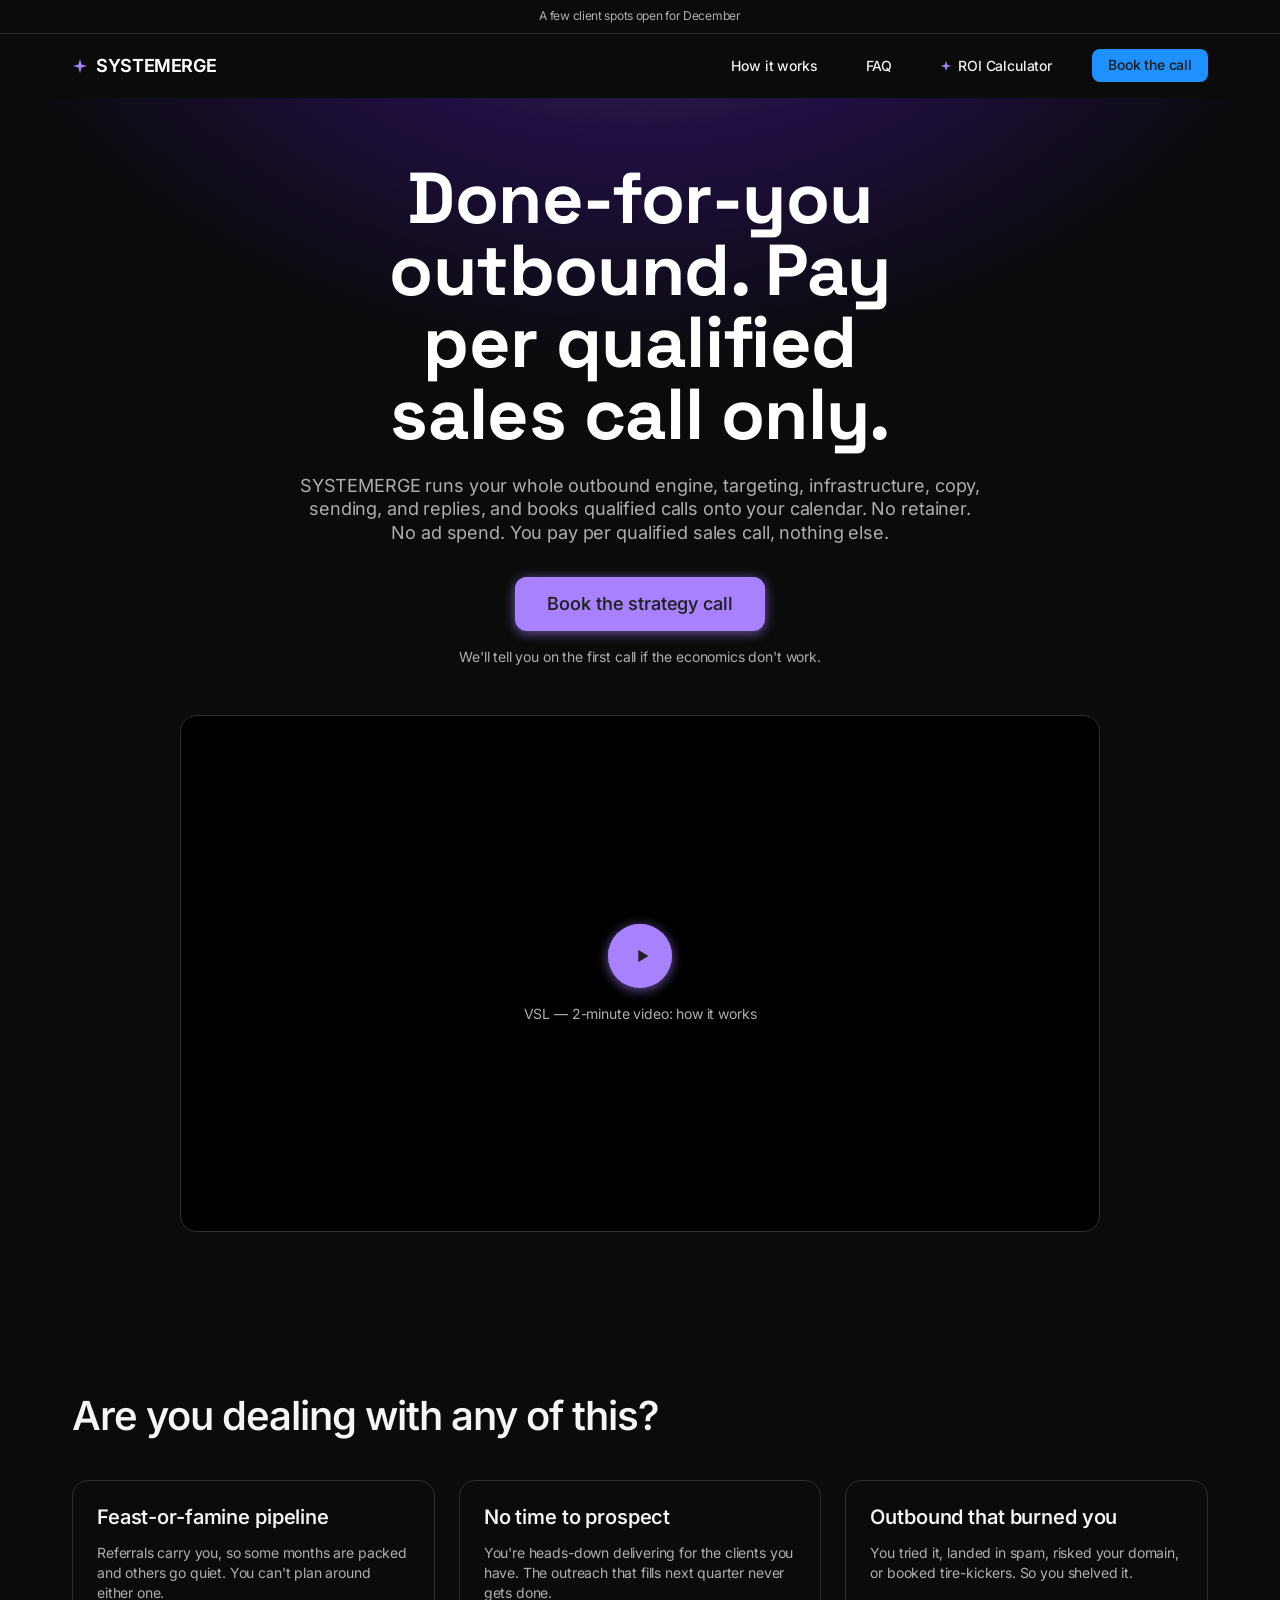
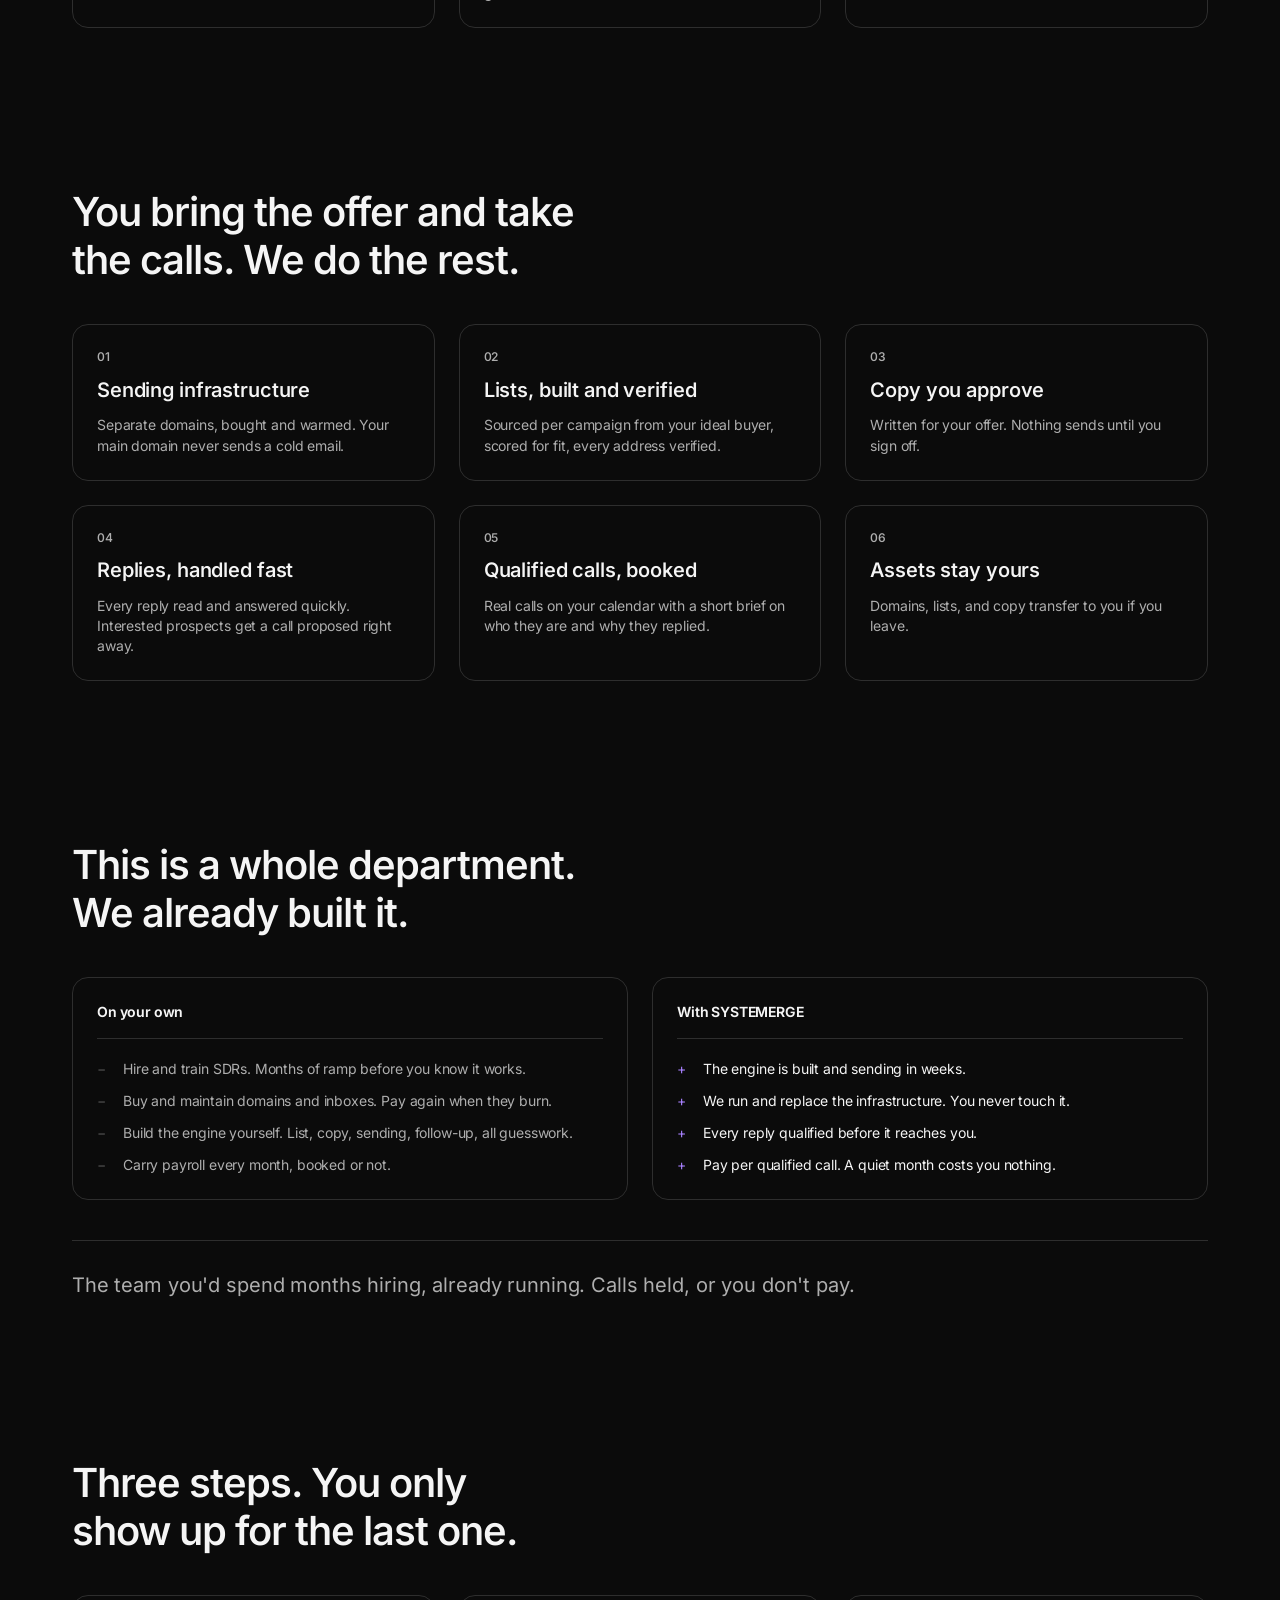
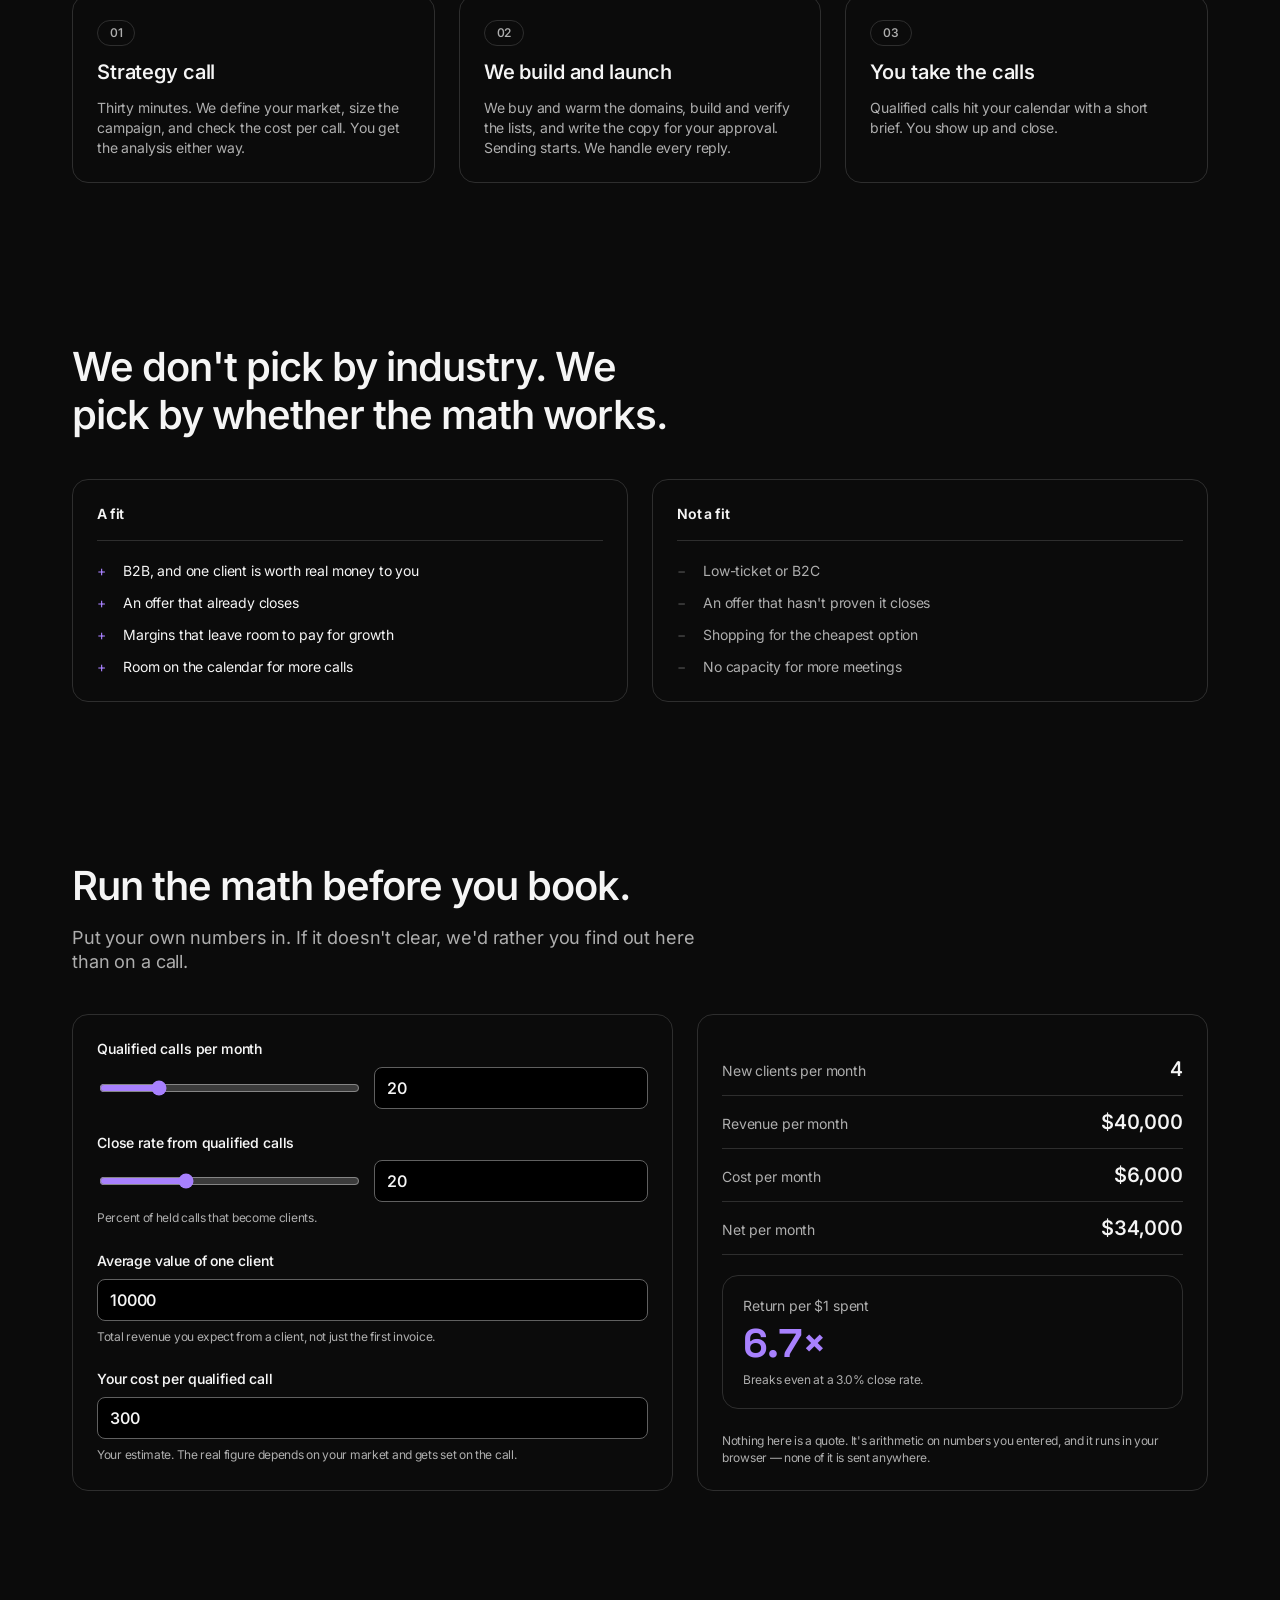
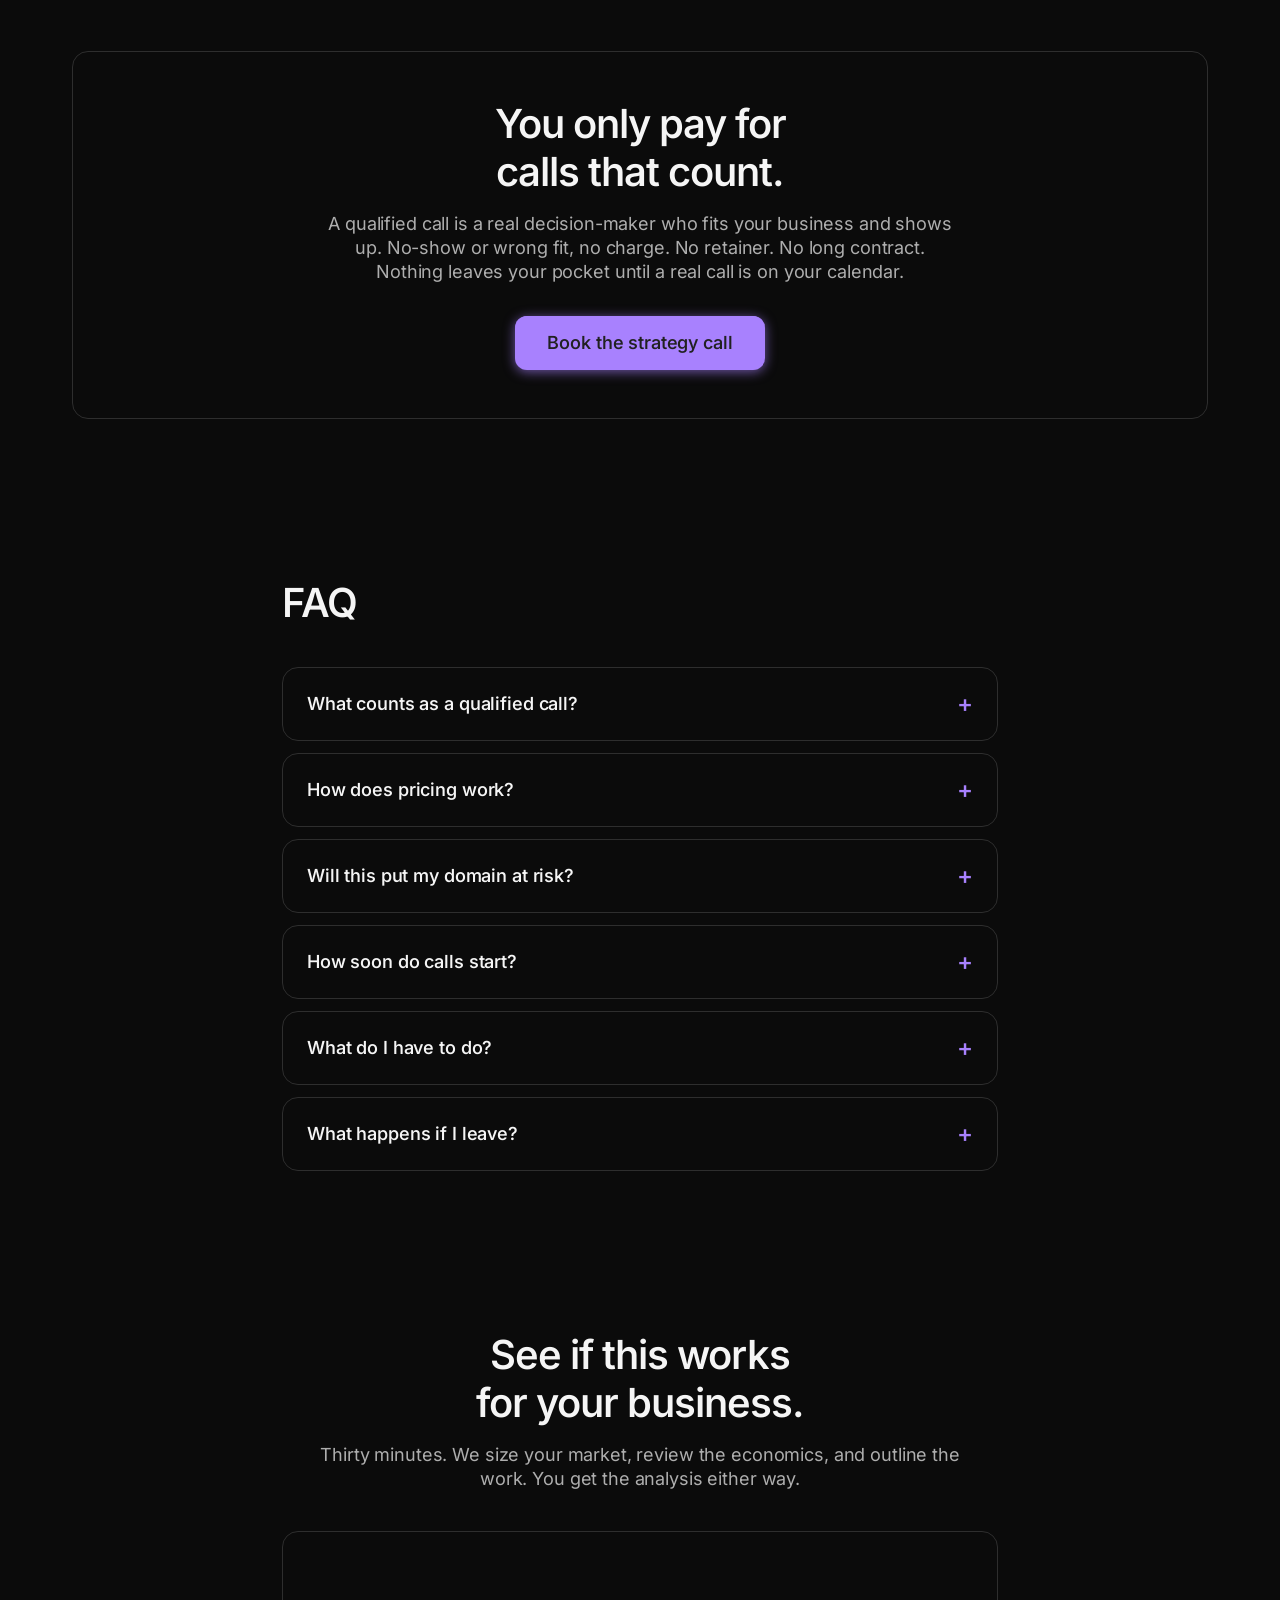
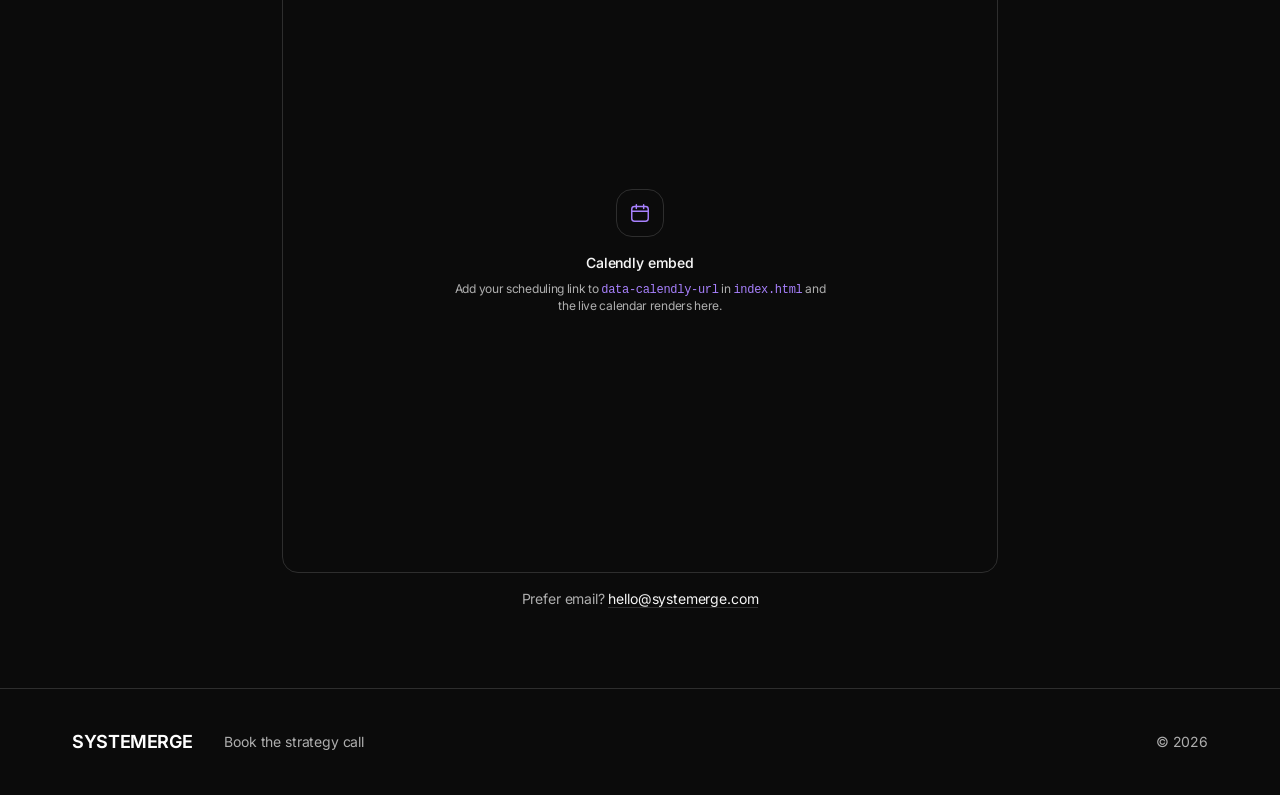
==== commit e1ed9db5: "Re-skin to the Uizard design system and add an ROI calculator Replaces the Sauce Labs treatment with" ====
--- a/index.html
+++ b/index.html
@@ -5,15 +5,16 @@
 <meta name="viewport" content="width=device-width, initial-scale=1">
 <title>SYSTEMERGE — Done-for-you outbound. Pay per qualified sales call only.</title>
 <meta name="description" content="SYSTEMERGE runs your whole outbound engine — targeting, infrastructure, copy, sending and replies — and books qualified calls onto your calendar. No retainer. Pay per qualified sales call only.">
-<meta name="theme-color" content="#132322">
+<meta name="theme-color" content="#0b0b0b">
 
 <meta property="og:type" content="website">
 <meta property="og:title" content="SYSTEMERGE — Done-for-you outbound">
 <meta property="og:description" content="We run your whole outbound engine and book qualified calls onto your calendar. No retainer. Pay per qualified sales call only.">
 
-<link rel="icon" href="data:image/svg+xml,<svg xmlns='http://www.w3.org/2000/svg' viewBox='0 0 32 32'><rect width='32' height='32' rx='10' fill='%23132322'/><circle cx='16' cy='16' r='7' fill='%233ddc91'/></svg>">
+<link rel="icon" href="data:image/svg+xml,<svg xmlns='http://www.w3.org/2000/svg' viewBox='0 0 32 32'><rect width='32' height='32' rx='8' fill='%230b0b0b'/><path d='M16 6l2.6 7.4L26 16l-7.4 2.6L16 26l-2.6-7.4L6 16l7.4-2.6z' fill='%23a881fe'/></svg>">
 
 <link rel="preload" href="assets/fonts/inter-latin.woff2" as="font" type="font/woff2" crossorigin>
+<link rel="preload" href="assets/fonts/space-grotesk-latin.woff2" as="font" type="font/woff2" crossorigin>
 <link rel="stylesheet" href="assets/styles.css">
 
 <!-- Reveal-on-scroll starts elements at opacity 0, so gate it on JS being
@@ -24,24 +25,32 @@
 
 <a class="skip-link" href="#main">Skip to content</a>
 
-<!-- ============================== TOP BAR ==============================
-     Full-width green announcement strip, then the dark navigation bar.
--->
-<div class="announce" data-announce>
+<!-- ============================== TOP BAR ============================== -->
+<div class="announce">
   <div class="container announce-inner">
     <span>A few client spots open for <span data-current-month>this month</span></span>
   </div>
-  <button class="announce-close" type="button" data-announce-close aria-label="Dismiss announcement">&times;</button>
 </div>
 
 <header class="site-header" id="top">
   <div class="container header-inner">
-    <a class="brand" href="#top" aria-label="SYSTEMERGE — home">SYSTEMERGE</a>
+    <a class="brand" href="#top" aria-label="SYSTEMERGE — home">
+      <svg class="sparkle" width="16" height="16" viewBox="0 0 32 32" fill="currentColor" aria-hidden="true">
+        <path d="M16 2l3.2 10.8L30 16l-10.8 3.2L16 30l-3.2-10.8L2 16l10.8-3.2z"/>
+      </svg>
+      SYSTEMERGE
+    </a>
 
     <nav class="nav" aria-label="Primary">
       <a href="#process">How it works</a>
       <a href="#faq">FAQ</a>
-      <a class="btn btn-primary btn-sm" href="#book" data-book>Book the call</a>
+      <a href="#roi">
+        <svg class="sparkle" width="12" height="12" viewBox="0 0 32 32" fill="currentColor" aria-hidden="true">
+          <path d="M16 2l3.2 10.8L30 16l-10.8 3.2L16 30l-3.2-10.8L2 16l10.8-3.2z"/>
+        </svg>
+        ROI Calculator
+      </a>
+      <a class="btn btn-utility" href="#book" data-book>Book the call</a>
     </nav>
 
     <button class="nav-toggle" type="button" aria-expanded="false" aria-controls="mobile-nav" aria-label="Open menu">
@@ -52,7 +61,8 @@
   <nav class="mobile-nav" id="mobile-nav" aria-label="Mobile" hidden>
     <a href="#process">How it works</a>
     <a href="#faq">FAQ</a>
-    <a class="btn btn-primary" href="#book" data-book>Book the call</a>
+    <a href="#roi">ROI Calculator</a>
+    <a class="btn btn-utility" href="#book" data-book>Book the call</a>
   </nav>
 </header>
 
@@ -60,47 +70,32 @@
 
   <!-- ================================ HERO ================================ -->
   <section class="hero">
-    <div class="container hero-grid">
-
-      <div class="hero-copy">
-        <h1 class="hero-title reveal"><span class="nowrap">Done-for-you</span> outbound. Pay per qualified sales call only.</h1>
-
-        <p class="hero-sub reveal">
-          SYSTEMERGE runs your whole outbound engine, targeting, infrastructure, copy, sending, and
-          replies, and books qualified calls onto your calendar. No retainer. No ad spend. You pay
-          per qualified sales call, nothing else.
-        </p>
-
-        <div class="hero-actions reveal">
-          <a class="btn btn-primary btn-lg" href="#book" data-book>Book the strategy call</a>
-        </div>
-        <p class="micro reveal">We'll tell you on the first call if the economics don't work.</p>
-      </div>
-
-      <!-- Isometric module stack — the outbound engine, one plate per stage. -->
-      <div class="hero-visual reveal">
-        <img src="assets/isometric.svg" alt="" aria-hidden="true" width="460" height="480">
-      </div>
-    </div>
-
-    <!-- VSL sits in a light Mint Frost card, per the product-panel pattern. -->
-    <div class="container band-wrap">
-      <div class="band-light reveal">
-        <span class="eyebrow">The two-minute version</span>
-        <h2 class="section-title">Watch how the engine runs.</h2>
-        <!--
-          VSL: drop your embed URL into data-vsl-src (YouTube / Vimeo / Loom embed URL).
-          Example: data-vsl-src="https://www.youtube.com/embed/XXXXXXXXXXX"
-          Leaving it empty shows the styled placeholder below.
-        -->
-        <div class="vsl" data-vsl data-vsl-src="">
-          <button class="vsl-placeholder" type="button" data-vsl-play>
-            <span class="vsl-play" aria-hidden="true">
-              <svg viewBox="0 0 24 24" width="22" height="22" fill="currentColor"><path d="M8 5.5v13l11-6.5-11-6.5Z"/></svg>
-            </span>
-            <span class="vsl-label">VSL — 2-minute video: how it works</span>
-          </button>
-        </div>
+    <div class="container hero-inner">
+      <h1 class="hero-title reveal"><span class="nowrap">Done-for-you</span> outbound. Pay per qualified sales call only.</h1>
+
+      <p class="hero-sub reveal">
+        SYSTEMERGE runs your whole outbound engine, targeting, infrastructure, copy, sending, and
+        replies, and books qualified calls onto your calendar. No retainer. No ad spend. You pay
+        per qualified sales call, nothing else.
+      </p>
+
+      <div class="hero-actions reveal">
+        <a class="btn btn-primary btn-lg" href="#book" data-book>Book the strategy call</a>
+      </div>
+      <p class="micro center reveal">We'll tell you on the first call if the economics don't work.</p>
+
+      <!--
+        VSL: drop your embed URL into data-vsl-src (YouTube / Vimeo / Loom embed URL).
+        Example: data-vsl-src="https://www.youtube.com/embed/XXXXXXXXXXX"
+        Leaving it empty shows the styled placeholder below.
+      -->
+      <div class="vsl reveal" data-vsl data-vsl-src="">
+        <button class="vsl-placeholder" type="button" data-vsl-play>
+          <span class="vsl-play" aria-hidden="true">
+            <svg viewBox="0 0 24 24" width="22" height="22" fill="currentColor"><path d="M8 5.5v13l11-6.5-11-6.5Z"/></svg>
+          </span>
+          <span class="vsl-label">VSL — 2-minute video: how it works</span>
+        </button>
       </div>
     </div>
   </section>
@@ -117,7 +112,6 @@
         <li><img src="assets/logos/client-2.svg" alt="Client name"></li>
         <li><img src="assets/logos/client-3.svg" alt="Client name"></li>
         <li><img src="assets/logos/client-4.svg" alt="Client name"></li>
-        <li><img src="assets/logos/client-5.svg" alt="Client name"></li>
       </ul>
     </div>
   </section>
@@ -127,7 +121,6 @@
   <!-- ============================= PAIN POINTS ============================= -->
   <section class="section" id="pain">
     <div class="container">
-      <span class="eyebrow reveal">The problem</span>
       <h2 class="section-title reveal">Are you dealing with any of this?</h2>
 
       <div class="grid grid-3">
@@ -147,12 +140,9 @@
     </div>
   </section>
 
-  <!-- =============================== WHY US ===============================
-       Light band: a Mint Frost card floating on the obsidian canvas.
-  -->
-  <div class="container band-wrap">
-    <section class="band-light" id="why">
-      <span class="eyebrow reveal">What we run</span>
+  <!-- =============================== WHY US =============================== -->
+  <section class="section" id="why">
+    <div class="container">
       <h2 class="section-title reveal">You bring the offer and take the calls. We do the rest.</h2>
 
       <div class="grid grid-3">
@@ -187,13 +177,12 @@
           <p>Domains, lists, and copy transfer to you if you leave.</p>
         </article>
       </div>
-    </section>
-  </div>
+    </div>
+  </section>
 
   <!-- ============================ BUILD VS BUY ============================ -->
   <section class="section" id="build-vs-buy">
     <div class="container">
-      <span class="eyebrow reveal">Build vs buy</span>
       <h2 class="section-title reveal">This is a whole department. We already built it.</h2>
 
       <div class="compare">
@@ -224,12 +213,9 @@
     </div>
   </section>
 
-  <!-- =============================== PROCESS ===============================
-       Light band.
-  -->
-  <div class="container band-wrap">
-    <section class="band-light" id="process">
-      <span class="eyebrow reveal">How it works</span>
+  <!-- =============================== PROCESS =============================== -->
+  <section class="section" id="process">
+    <div class="container">
       <h2 class="section-title reveal">Three steps. You only show up for the last one.</h2>
 
       <ol class="steps">
@@ -249,13 +235,12 @@
           <p>Qualified calls hit your calendar with a short brief. You show up and close.</p>
         </li>
       </ol>
-    </section>
-  </div>
+    </div>
+  </section>
 
   <!-- ============================ WHO THIS IS FOR ============================ -->
   <section class="section" id="fit">
     <div class="container">
-      <span class="eyebrow reveal">Qualification</span>
       <h2 class="section-title reveal">We don't pick by industry. We pick by whether the math works.</h2>
 
       <div class="compare">
@@ -282,26 +267,106 @@
     </div>
   </section>
 
-  <!-- ============================ RISK REVERSAL ============================
-       Light band.
+  <!-- ============================ ROI CALCULATOR ============================
+       Runs entirely in the browser — no data leaves the page. Every figure is
+       the visitor's own input; nothing here quotes a SYSTEMERGE price.
   -->
-  <div class="container band-wrap">
-    <section class="band-light risk" id="guarantee">
-      <span class="eyebrow reveal">Risk reversal</span>
-      <h2 class="risk-title reveal">You only pay for calls that count.</h2>
-      <p class="risk-body reveal">
-        A qualified call is a real decision-maker who fits your business and shows up. No-show or
-        wrong fit, no charge. No retainer. No long contract. Nothing leaves your pocket until a
-        real call is on your calendar.
+  <section class="section" id="roi">
+    <div class="container">
+      <h2 class="section-title reveal">Run the math before you book.</h2>
+      <p class="section-sub reveal">
+        Put your own numbers in. If it doesn't clear, we'd rather you find out here than on a call.
       </p>
-      <a class="btn btn-primary btn-lg reveal" href="#book" data-book>Book the strategy call</a>
-    </section>
-  </div>
+
+      <div class="calc">
+        <!-- Inputs ------------------------------------------------------- -->
+        <div class="calc-panel reveal">
+          <div class="field">
+            <label for="roi-calls">Qualified calls per month</label>
+            <div class="field-row">
+              <input type="range" id="roi-calls-range" min="4" max="80" step="1" value="20"
+                     aria-label="Qualified calls per month, slider">
+              <input type="number" id="roi-calls" min="1" max="500" step="1" value="20" inputmode="numeric">
+            </div>
+          </div>
+
+          <div class="field">
+            <label for="roi-close">Close rate from qualified calls</label>
+            <div class="field-row">
+              <input type="range" id="roi-close-range" min="1" max="60" step="1" value="20"
+                     aria-label="Close rate percentage, slider">
+              <input type="number" id="roi-close" min="1" max="100" step="1" value="20" inputmode="numeric">
+            </div>
+            <span class="hint">Percent of held calls that become clients.</span>
+          </div>
+
+          <div class="field">
+            <label for="roi-value">Average value of one client</label>
+            <input type="number" id="roi-value" min="0" step="500" value="10000" inputmode="numeric">
+            <span class="hint">Total revenue you expect from a client, not just the first invoice.</span>
+          </div>
+
+          <div class="field">
+            <label for="roi-cost">Your cost per qualified call</label>
+            <input type="number" id="roi-cost" min="0" step="25" value="300" inputmode="numeric">
+            <span class="hint">Your estimate. The real figure depends on your market and gets set on the call.</span>
+          </div>
+        </div>
+
+        <!-- Outputs ------------------------------------------------------ -->
+        <div class="calc-panel reveal">
+          <dl class="calc-out" aria-live="polite">
+            <div class="calc-row">
+              <dt>New clients per month</dt>
+              <dd data-roi-clients>4</dd>
+            </div>
+            <div class="calc-row">
+              <dt>Revenue per month</dt>
+              <dd data-roi-revenue>$40,000</dd>
+            </div>
+            <div class="calc-row">
+              <dt>Cost per month</dt>
+              <dd data-roi-spend>$6,000</dd>
+            </div>
+            <div class="calc-row">
+              <dt>Net per month</dt>
+              <dd data-roi-net>$34,000</dd>
+            </div>
+
+            <div class="calc-hero" data-roi-state>
+              <dt>Return per $1 spent</dt>
+              <dd data-roi-multiple>6.7&times;</dd>
+              <p class="calc-sub" data-roi-breakeven></p>
+            </div>
+          </dl>
+
+          <p class="calc-foot">
+            Nothing here is a quote. It's arithmetic on numbers you entered, and it runs in your
+            browser — none of it is sent anywhere.
+          </p>
+        </div>
+      </div>
+    </div>
+  </section>
+
+  <!-- ============================ RISK REVERSAL ============================ -->
+  <section class="section" id="guarantee">
+    <div class="container">
+      <div class="risk reveal">
+        <h2 class="risk-title">You only pay for calls that count.</h2>
+        <p class="risk-body">
+          A qualified call is a real decision-maker who fits your business and shows up. No-show or
+          wrong fit, no charge. No retainer. No long contract. Nothing leaves your pocket until a
+          real call is on your calendar.
+        </p>
+        <a class="btn btn-primary btn-lg" href="#book" data-book>Book the strategy call</a>
+      </div>
+    </div>
+  </section>
 
   <!-- ================================= FAQ ================================= -->
   <section class="section" id="faq">
     <div class="container container-narrow">
-      <span class="eyebrow reveal">Answers</span>
       <h2 class="section-title reveal">FAQ</h2>
 
       <div class="faq">
@@ -350,12 +415,9 @@
     </div>
   </section>
 
-  <!-- =============================== BOOKING ===============================
-       Light band.
-  -->
-  <div class="container band-wrap">
-    <section class="band-light section-center" id="book">
-      <span class="eyebrow reveal">Book the call</span>
+  <!-- =============================== BOOKING =============================== -->
+  <section class="section section-center" id="book">
+    <div class="container container-narrow">
       <h2 class="section-title reveal">See if this works for your business.</h2>
       <p class="section-sub reveal">
         Thirty minutes. We size your market, review the economics, and outline the work.
@@ -383,8 +445,8 @@
       <p class="micro center reveal">
         Prefer email? <a href="mailto:hello@systemerge.com" data-contact-email>hello@systemerge.com</a>
       </p>
-    </section>
-  </div>
+    </div>
+  </section>
 
 </main>
 
--- a/assets/styles.css
+++ b/assets/styles.css
@@ -1,28 +1,29 @@
 /* =============================================================================
    SYSTEMERGE — landing page
    -----------------------------------------------------------------------------
-   Built on the Sauce Labs style reference: "neon-lit command center on obsidian
-   glass — a dark engineering console where a single green pulse marks every
-   live signal."
+   Built on the Uizard style reference: "violet aurora over obsidian — a single
+   charged accent glowing against an ink-dark product canvas."
 
    System rules this file obeys:
-     · Obsidian (#132322) is the structural canvas. Deep Abyss (#0e1a19) is the
-       nested dark surface. No new hues, no gradients anywhere.
-     · Neon Pulse (#3ddc91) is rationed to primary actions, active states and
-       the announcement bar. Never decorative, never on a light card.
-     · Structure comes from luminance rhythm: dark bands alternating with light
-       Mint Frost cards. Never a light card directly on a light card.
-     · Buttons are fully pill-shaped at 56px. Cards 20px, large cards 60px,
-       small elements 10px.
-     · The only shadow permitted is rgba(0,0,0,0.04) 1px 0 9px 2px, on light
-       cards. Depth is luminance, not elevation.
-     · Body weight never exceeds 400; display weight never exceeds 500.
+     · Obsidian (#0b0b0b) is the canvas everywhere. No alternating bands —
+       variation comes from card presence and the hero bloom alone.
+     · Violet Glow (#a881fe) is reserved for the primary action, the sparkle
+       indicator and the hero glow origin. Nothing else.
+     · Signal Blue (#1e90ff) is the nav utility action only, and never shares a
+       surface with the violet.
+     · Cards are 1px Graphite hairlines at 16px radius — outlines, not panels.
+       No drop shadows on cards.
+     · The radius scale stays plural: 16px cards, 12px buttons, 8px inputs,
+       9999px pills. It must never collapse to one value.
+     · The violet outer glow belongs to the primary CTA and nothing else.
+     · Display type is the one hero moment; the body face carries everything
+       below 40px.
    ========================================================================== */
 
 /* ============================== Webfonts ==================================
-   Aeonik and AeonikFono are commercial. The reference names Inter and Inter
-   Display as substitutes; one Inter variable file covers both roles, so the
-   page makes no third-party font request.
+   Satoshi and Clash Grotesk are commercial. The reference names Inter as the
+   Satoshi substitute and Space Grotesk Bold for Clash Grotesk. Both are
+   self-hosted, so the page makes no third-party font request.
    ========================================================================== */
 
 @font-face {
@@ -45,99 +46,119 @@
                  U+1D00-1DBF, U+1E00-1E9F, U+1EF2-1EFF, U+2020, U+20A0-20AB,
                  U+20AD-20C0, U+2113, U+2C60-2C7F, U+A720-A7FF;
 }
+@font-face {
+  font-family: "Space Grotesk";
+  font-style: normal;
+  font-weight: 700;
+  font-display: swap;
+  src: url("fonts/space-grotesk-latin.woff2") format("woff2");
+  unicode-range: U+0000-00FF, U+0131, U+0152-0153, U+02BB-02BC, U+02C6, U+02DA,
+                 U+02DC, U+0304, U+0308, U+0329, U+2000-206F, U+20AC, U+2122,
+                 U+2191, U+2193, U+2212, U+2215, U+FEFF, U+FFFD;
+}
+@font-face {
+  font-family: "Space Grotesk";
+  font-style: normal;
+  font-weight: 700;
+  font-display: swap;
+  src: url("fonts/space-grotesk-latin-ext.woff2") format("woff2");
+  unicode-range: U+0100-02BA, U+02BD-02C5, U+02C7-02CC, U+02CE-02D7, U+02DD-02FF,
+                 U+1D00-1DBF, U+1E00-1E9F, U+1EF2-1EFF, U+2020, U+20A0-20AB,
+                 U+20AD-20C0, U+2113, U+2C60-2C7F, U+A720-A7FF;
+}
 
 /* =============================== Tokens =================================== */
 
 :root {
   /* Palette — verbatim from the reference ------------------------------- */
-  --color-obsidian-shell: #132322;
-  --color-pure-white:     #ffffff;
-  --color-mint-frost:     #edf7f5;
-  --color-deep-abyss:     #0e1a19;
-  --color-charcoal:       #070f0f;
-  --color-fog-border:     #d0d3d3;
-  --color-stone-border:   #b2b6b4;
-  --color-slate-text:     #828786;
-  --color-graphite-fill:  #424f4f;
-  --color-neon-pulse:     #3ddc91;
-  --color-mint-whisper:   #97ddbc;
-  --color-signal-yellow:  #ffcd48;
-
-  /* Semantic roles — dark band (the default register) --------------------- */
-  --canvas:      var(--color-obsidian-shell);
-  --surface:     var(--color-deep-abyss);
-  --text:        var(--color-pure-white);
-  --text-muted:  rgba(255, 255, 255, 0.68);
-  --eyebrow:     var(--color-neon-pulse);
-  --hairline:    rgba(255, 255, 255, 0.12);
+  --color-violet-glow:  #a881fe;
+  --color-deep-iris:    #6419ff;
+  --color-soft-lilac:   #ccb2ff;
+  --color-signal-blue:  #1e90ff;
+  --color-obsidian:     #0b0b0b;
+  --color-void-black:   #000000;
+  --color-graphite:     #2e2e2e;
+  --color-carbon:       #212121;
+  --color-slate:        #525252;
+  --color-frost:        #f5f5f5;
+  --color-pure-white:   #ffffff;
+  --color-pewter:       #aeaeae;
+
+  /* Deviation: the palette's darkest greys top out at 2.52:1 on Obsidian,
+     under the 3:1 non-text floor. Card hairlines can live there because a
+     card's content carries it, but a form control's border IS its affordance,
+     so inputs use this neutral at 3.13:1. */
+  --color-input-border: #606060;
+
+  /* Semantic roles -------------------------------------------------------- */
+  --canvas:     var(--color-obsidian);
+  --text:       var(--color-frost);
+  --text-hi:    var(--color-pure-white);
+  --text-muted: var(--color-pewter);
+  --hairline:   var(--color-graphite);
 
   /* Type ------------------------------------------------------------------ */
-  --font-sans:    "Inter", ui-sans-serif, system-ui, -apple-system,
+  --font-body:    "Inter", ui-sans-serif, system-ui, -apple-system,
                   BlinkMacSystemFont, "Segoe UI", Roboto, sans-serif;
-  --font-display: var(--font-sans);
-
-  --weight-regular: 400;   /* body ceiling    */
-  --weight-medium:  500;   /* display ceiling */
+  --font-display: "Space Grotesk", var(--font-body);
+
+  /* The half-step weights are the system's signature. */
+  --w-400: 400;
+  --w-480: 480;
+  --w-540: 540;
+  --w-560: 560;
+  --w-640: 640;
 
   /* Scale — reference sizes, made fluid so they hold on small screens. */
-  --text-caption:    11px;
-  --text-body-sm:    14px;
-  --text-body:       16px;
-  --text-body-lg:    18px;
-  --text-subheading: clamp(20px, 0.7vw + 17px, 24px);
-  --text-heading-sm: clamp(24px, 1.4vw + 19px, 32px);
-  --text-heading:    clamp(28px, 2.2vw + 20px, 40px);
-  --text-heading-lg: clamp(32px, 3vw + 21px, 48px);
-  --text-display:    clamp(36px, 4.4vw + 20px, 64px);
-
-  --tracking-body:    -0.08px;
-  --tracking-sub:      0.96px;
-  --tracking-eyebrow:  0.05em;
-
-  /* Space — 8px base unit ------------------------------------------------- */
-  --space-8:  8px;
+  --text-caption:     12px;
+  --text-body-sm:     14px;
+  --text-body:        16px;
+  --text-subheading:  18px;
+  --text-heading-sm:  20px;
+  --text-heading:     24px;
+  --text-heading-lg:  clamp(28px, 2.2vw + 20px, 40px);
+  --text-display:     clamp(38px, 5vw + 16px, 72px);
+
+  --tk-caption:    -0.3px;
+  --tk-body-sm:    -0.154px;
+  --tk-body:       -0.128px;
+  --tk-subheading: -0.126px;
+  --tk-heading:    -0.12px;
+  --tk-heading-lg: -1px;
+  --tk-display:    -0.008em;
+
+  /* Space — 4px base unit ------------------------------------------------- */
+  --space-4:   4px;
+  --space-8:   8px;
+  --space-12: 12px;
   --space-16: 16px;
+  --space-20: 20px;
   --space-24: 24px;
   --space-32: 32px;
   --space-40: 40px;
   --space-48: 48px;
-  --space-56: 56px;
   --space-64: 64px;
-  --space-80: 80px;
-  --space-96: 96px;
+  --space-120: 120px;
 
   --page-max:    1200px;
-  --page-narrow: 820px;
+  --page-narrow: 780px;
   --section-gap: clamp(56px, 7vw, 80px);
   --gutter:      clamp(20px, 4vw, 32px);
   --card-pad:    var(--space-24);
-
-  /* Shape — the pill language is non-negotiable. ------------------------- */
-  --radius-small:  10px;
-  --radius-card:   20px;
-  --radius-large:  60px;
-  --radius-pill:   56px;
-
-  --shadow-card: rgba(0, 0, 0, 0.04) 1px 0px 9px 2px;
+  --element-gap: var(--space-12);
+
+  /* Shape — plural by design. -------------------------------------------- */
+  --radius-input:  8px;
+  --radius-button: 12px;
+  --radius-card:   16px;
+  --radius-pill:   9999px;
+
+  /* The violet emission belongs to the primary CTA alone. */
+  --glow-cta: rgba(168, 129, 254, 0.64) 0px 2px 12px 0px,
+              rgb(168, 129, 254) 0px 1px 1px 0px inset;
+  --shadow-panel: rgba(3, 3, 3, 0.12) 0px 12px 30px -4px;
 
   --dur: 160ms;
-}
-
-/* Light register — Mint Frost cards floating on the obsidian canvas.
-   Swapping these role tokens is the whole mechanism; no rule below
-   re-specifies a colour per band.                                          */
-.band-light {
-  --canvas:     var(--color-mint-frost);
-  --surface:    var(--color-pure-white);
-  --text:       var(--color-obsidian-shell);
-  /* Deviation: the reference assigns Slate Text (#828786) to muted copy on
-     light surfaces, but that is 3.34:1 on Mint Frost — under the 4.5:1 AA
-     floor. Graphite Fill is in-palette and clears it at 7.81:1. */
-  --text-muted: var(--color-graphite-fill);
-  /* Neon Pulse is 1.62:1 on Mint Frost, so eyebrows go obsidian on light —
-     exactly as the reference specifies. */
-  --eyebrow:    var(--color-obsidian-shell);
-  --hairline:   var(--color-fog-border);
 }
 
 /* ================================ Base ==================================== */
@@ -146,35 +167,34 @@
 
 html {
   scroll-behavior: smooth;
-  scroll-padding-top: 96px;
+  scroll-padding-top: 88px;
   -webkit-text-size-adjust: 100%;
 }
 
 body {
   margin: 0;
-  background: var(--color-obsidian-shell);
-  color: var(--color-pure-white);
-  font-family: var(--font-sans);
+  background: var(--canvas);
+  color: var(--text);
+  font-family: var(--font-body);
   font-size: var(--text-body);
-  font-weight: var(--weight-regular);
-  line-height: 1.5;
-  letter-spacing: var(--tracking-body);
-  font-feature-settings: "ss01" on, "cv11" on;
+  font-weight: var(--w-400);
+  line-height: 1.4;
+  letter-spacing: var(--tk-body);
   -webkit-font-smoothing: antialiased;
 }
 
-h1, h2, h3 { margin: 0; font-weight: var(--weight-medium); }
+h1, h2, h3 { margin: 0; font-weight: var(--w-560); }
 p { margin: 0; }
 ul, ol { margin: 0; padding: 0; list-style: none; }
 a { color: inherit; text-decoration: none; }
 img, svg { max-width: 100%; display: block; }
 
-::selection { background: var(--color-neon-pulse); color: var(--color-obsidian-shell); }
+::selection { background: var(--color-violet-glow); color: var(--color-carbon); }
 
 :focus-visible {
-  outline: 2px solid var(--color-neon-pulse);
+  outline: 2px solid var(--color-violet-glow);
   outline-offset: 3px;
-  border-radius: var(--radius-small);
+  border-radius: var(--radius-input);
 }
 
 .skip-link {
@@ -182,10 +202,10 @@
   left: -9999px;
   top: 0;
   z-index: 100;
-  padding: var(--space-16);
-  background: var(--color-neon-pulse);
-  color: var(--color-obsidian-shell);
-  border-radius: var(--radius-pill);
+  padding: var(--space-12) var(--space-16);
+  background: var(--color-violet-glow);
+  color: var(--color-carbon);
+  border-radius: var(--radius-button);
 }
 .skip-link:focus { left: var(--space-16); top: var(--space-16); }
 
@@ -197,119 +217,116 @@
 }
 .container-narrow { max-width: var(--page-narrow); }
 
-/* ============================== Buttons ===================================
-   Fully pill-shaped at 56px. The filled green is the single most prominent
-   interactive element in the system.
-   ========================================================================== */
+/* Four-point sparkle — the AI/automation indicator. */
+.sparkle { color: var(--color-violet-glow); flex: none; }
+
+/* ============================== Buttons =================================== */
 
 .btn {
   display: inline-flex;
   align-items: center;
   justify-content: center;
   gap: var(--space-8);
-  padding: 14px 28px;
+  padding: var(--space-12) var(--space-24);
   border: 0;
-  border-radius: var(--radius-pill);
-  font-family: var(--font-sans);
+  border-radius: var(--radius-button);
+  font-family: var(--font-body);
   font-size: var(--text-body);
-  font-weight: var(--weight-regular);
-  letter-spacing: var(--tracking-body);
+  font-weight: var(--w-540);
+  letter-spacing: var(--tk-body);
   line-height: 1.2;
   white-space: nowrap;
   cursor: pointer;
-  transition: background-color var(--dur) ease-out, border-color var(--dur) ease-out,
-              color var(--dur) ease-out;
-}
-
+  transition: background-color var(--dur) ease-out, filter var(--dur) ease-out;
+}
+
+/* The signature component: violet fill that appears to emit light.
+   Deviation: the reference specifies a white label, but white on #a881fe is
+   2.90:1 — below AA on the page's most important control. Carbon reaches
+   5.55:1, and the reference's own prompt guide already pairs #212121 with a
+   filled action, so dark-on-accent is in the system's vocabulary. */
 .btn-primary {
-  background: var(--color-neon-pulse);
-  color: var(--color-obsidian-shell);
-}
-.btn-primary:hover { background: #55e6a2; }
-
-/* Ghost pill — pairs beside the primary in nav and hero. */
+  background: var(--color-violet-glow);
+  color: var(--color-carbon);
+  box-shadow: var(--glow-cta);
+}
+.btn-primary:hover { filter: brightness(1.08); }
+
+/* Nav utility only — never shares a surface with the violet. */
+.btn-utility {
+  padding: var(--space-8) var(--space-16);
+  background: var(--color-signal-blue);
+  color: var(--color-carbon);
+  border-radius: var(--radius-input);
+  font-size: var(--text-body-sm);
+  letter-spacing: var(--tk-body-sm);
+}
+.btn-utility:hover { filter: brightness(1.08); }
+
 .btn-ghost {
   background: transparent;
-  border: 1.5px solid var(--color-pure-white);
-  color: var(--color-pure-white);
-}
-.btn-ghost:hover { background: rgba(255, 255, 255, 0.08); }
-
-.btn-sm { padding: 10px 20px; font-size: var(--text-body-sm); }
-.btn-lg { padding: 18px 36px; font-size: var(--text-body-lg); }
-
-/* ========================= Announcement banner ============================
-   Full-width green strip — immediate green punctuation at page entry.
-   ========================================================================== */
+  border: 1px solid var(--hairline);
+  color: var(--text);
+}
+.btn-ghost:hover { border-color: var(--color-input-border); }
+
+.btn-lg { padding: var(--space-16) var(--space-32); font-size: var(--text-subheading); }
+
+/* ============================ Announcement ================================ */
 
 .announce {
-  position: relative;
-  background: var(--color-neon-pulse);
-  color: var(--color-obsidian-shell);
+  border-bottom: 1px solid var(--hairline);
 }
 .announce-inner {
   display: flex;
   align-items: center;
   justify-content: center;
   gap: var(--space-8);
-  padding: 10px calc(var(--gutter) + 32px);
-  font-size: var(--text-body-sm);
-  line-height: 1.45;
+  padding: var(--space-8) var(--gutter);
+  font-size: var(--text-caption);
+  letter-spacing: var(--tk-caption);
+  line-height: 1.38;
+  color: var(--text-muted);
   text-align: center;
 }
-.announce-close {
-  position: absolute;
-  top: 50%;
-  right: var(--gutter);
-  transform: translateY(-50%);
-  width: 28px;
-  height: 28px;
-  display: grid;
-  place-items: center;
-  background: transparent;
-  border: 0;
-  border-radius: 50%;
-  color: var(--color-obsidian-shell);
-  font-size: 17px;
-  line-height: 1;
-  cursor: pointer;
-  transition: background-color var(--dur) ease-out;
-}
-.announce-close:hover { background: rgba(19, 35, 34, 0.12); }
-
-/* ============================== Header ==================================== */
-
-.site-header {
-  position: sticky;
-  top: 0;
-  z-index: 50;
-  background: var(--color-obsidian-shell);
-}
+
+/* ============================== Header ====================================
+   64px bar, not sticky — it separates from content via the canvas itself.
+   ========================================================================== */
+
+.site-header { background: var(--canvas); }
 
 .header-inner {
   display: flex;
   align-items: center;
   justify-content: space-between;
   gap: var(--space-24);
-  height: 72px;
+  height: 64px;
 }
 
 .brand {
-  font-family: var(--font-display);
-  font-size: var(--text-body-lg);
-  font-weight: var(--weight-medium);
-  letter-spacing: 0.06em;
+  display: inline-flex;
+  align-items: center;
+  gap: var(--space-8);
   color: var(--color-pure-white);
+  font-size: var(--text-subheading);
+  font-weight: var(--w-640);
+  letter-spacing: -0.02em;
 }
 
 .nav { display: flex; align-items: center; gap: var(--space-32); }
 .nav a:not(.btn) {
-  font-size: 15px;
-  color: var(--color-pure-white);
-  opacity: 0.86;
-  transition: opacity var(--dur) ease-out;
-}
-.nav a:not(.btn):hover { opacity: 1; }
+  display: inline-flex;
+  align-items: center;
+  gap: 6px;
+  padding-inline: var(--space-8);
+  color: var(--text);
+  font-size: var(--text-body-sm);
+  font-weight: var(--w-480);
+  letter-spacing: var(--tk-body-sm);
+  transition: color var(--dur) ease-out;
+}
+.nav a:not(.btn):hover { color: var(--color-pure-white); }
 
 .nav-toggle {
   display: none;
@@ -320,77 +337,92 @@
   height: 44px;
   padding: 0 11px;
   background: transparent;
-  border: 1.5px solid rgba(255, 255, 255, 0.4);
-  border-radius: var(--radius-pill);
+  border: 1px solid var(--color-input-border);
+  border-radius: var(--radius-input);
   cursor: pointer;
 }
-.nav-toggle span {
-  height: 1.5px;
-  background: var(--color-pure-white);
-  transition: transform var(--dur) ease-out;
-}
-.nav-toggle[aria-expanded="true"] span:first-child { transform: translateY(3.25px) rotate(45deg); }
-.nav-toggle[aria-expanded="true"] span:last-child  { transform: translateY(-3.25px) rotate(-45deg); }
+.nav-toggle span { height: 1px; background: var(--text); transition: transform var(--dur) ease-out; }
+.nav-toggle[aria-expanded="true"] span:first-child { transform: translateY(3px) rotate(45deg); }
+.nav-toggle[aria-expanded="true"] span:last-child  { transform: translateY(-3px) rotate(-45deg); }
 
 .mobile-nav {
   display: none;
   flex-direction: column;
   padding: 0 var(--gutter) var(--space-24);
-  background: var(--color-obsidian-shell);
 }
 .mobile-nav a:not(.btn) {
   padding: var(--space-16) 0;
   border-bottom: 1px solid var(--hairline);
-  font-size: 15px;
+  font-size: var(--text-body-sm);
+  font-weight: var(--w-480);
 }
 .mobile-nav .btn { margin-top: var(--space-16); }
 
-@media (max-width: 900px) {
+@media (max-width: 940px) {
   .nav { display: none; }
   .nav-toggle { display: flex; }
   .mobile-nav:not([hidden]) { display: flex; }
 }
 
 /* ================================ Hero ====================================
-   Split composition: left-aligned copy, right-aligned isometric illustration.
+   Centered stack on a full-bleed canvas with the radial violet bloom behind.
    ========================================================================== */
 
-.hero { padding-block: var(--space-64) var(--section-gap); }
-
-.hero-grid {
-  display: grid;
-  grid-template-columns: minmax(0, 1.05fr) minmax(0, 0.95fr);
-  align-items: center;
-  gap: var(--space-48);
-}
-@media (max-width: 980px) {
-  .hero-grid { grid-template-columns: 1fr; gap: var(--space-40); }
-  .hero-visual { order: 1; }
-}
+.hero {
+  position: relative;
+  padding-block: var(--space-64) var(--section-gap);
+  overflow: hidden;
+  text-align: center;
+}
+
+/* The aurora — the only gradient in the system besides the logo mark. */
+.hero::before {
+  content: "";
+  position: absolute;
+  top: -60%;
+  left: 50%;
+  width: min(1400px, 170vw);
+  aspect-ratio: 1 / 0.72;
+  transform: translateX(-50%);
+  background: radial-gradient(
+    ellipse at 50% 50%,
+    rgba(204, 178, 255, 0.30) 0%,
+    rgba(100, 25, 255, 0.22) 38%,
+    rgba(11, 11, 11, 0) 70%
+  );
+  pointer-events: none;
+}
+
+.hero-inner { position: relative; }
 
 .hero-title {
+  max-width: 16ch;
+  margin-inline: auto;
   font-family: var(--font-display);
   font-size: var(--text-display);
-  font-weight: var(--weight-medium);
-  line-height: 1.1;
-  letter-spacing: -0.02em;
+  font-weight: 700;
+  line-height: 1;
+  letter-spacing: var(--tk-display);
   color: var(--color-pure-white);
   text-wrap: balance;
 }
 .nowrap { white-space: nowrap; }
 
 .hero-sub {
-  max-width: 54ch;
-  margin-top: var(--space-24);
-  color: var(--text-muted);
-  font-size: var(--text-body-lg);
-  line-height: 1.45;
+  max-width: 62ch;
+  margin: var(--space-24) auto 0;
+  color: var(--text-muted);
+  font-size: var(--text-subheading);
+  font-weight: var(--w-400);
+  line-height: 1.33;
+  letter-spacing: var(--tk-subheading);
 }
 
 .hero-actions {
   display: flex;
   flex-wrap: wrap;
   align-items: center;
+  justify-content: center;
   gap: var(--space-16);
   margin-top: var(--space-32);
 }
@@ -399,130 +431,21 @@
   margin-top: var(--space-16);
   color: var(--text-muted);
   font-size: var(--text-body-sm);
-  line-height: 1.45;
+  letter-spacing: var(--tk-body-sm);
 }
 .micro.center { text-align: center; }
-.micro a {
-  color: inherit;
-  border-bottom: 1px solid currentColor;
-  transition: color var(--dur) ease-out;
-}
-.micro a:hover { color: var(--color-neon-pulse); }
-.band-light .micro a:hover { color: var(--color-obsidian-shell); }
-
-.hero-visual { display: grid; place-items: center; }
-.hero-visual img { width: min(100%, 460px); height: auto; }
-
-/* ============================== Sections ================================== */
-
-.section { padding-block: var(--section-gap); }
-
-/* A light band is a Mint Frost card floating on the obsidian canvas. */
-.band-light {
-  background: var(--canvas);
-  color: var(--text);
-  border-radius: var(--radius-large);
-  padding: clamp(32px, 5vw, 48px);
-  box-shadow: var(--shadow-card);
-}
-.band-wrap { padding-block: calc(var(--section-gap) / 2); }
-
-.eyebrow {
-  display: block;
-  margin-bottom: var(--space-16);
-  font-family: var(--font-display);
-  /* Deviation: the reference sets eyebrows at 9px. That is below a sensible
-     legibility floor for tracked-out caps, so they render at 11px with the
-     same 0.05em tracking and role. */
-  font-size: var(--text-caption);
-  font-weight: var(--weight-regular);
-  letter-spacing: var(--tracking-eyebrow);
-  line-height: 1.3;
-  text-transform: uppercase;
-  color: var(--eyebrow);
-}
-
-.section-title {
-  max-width: 22ch;
-  font-family: var(--font-display);
-  font-size: var(--text-heading);
-  font-weight: var(--weight-medium);
-  line-height: 1.2;
-  letter-spacing: -0.01em;
-  color: var(--text);
-  text-wrap: balance;
-}
-
-.section-sub {
-  max-width: 56ch;
-  margin-top: var(--space-16);
-  color: var(--text-muted);
-  font-size: var(--text-body-lg);
-  line-height: 1.45;
-}
-
-.section-note {
-  margin-top: var(--space-40);
-  padding-top: var(--space-32);
-  border-top: 1px solid var(--hairline);
-  color: var(--text-muted);
-  font-size: var(--text-subheading);
-  line-height: 1.4;
-  letter-spacing: var(--tracking-sub);
-}
-
-.section-center { text-align: center; }
-.section-center .section-title,
-.section-center .section-sub { margin-inline: auto; }
-
-/* ================================ Grid ==================================== */
-
-.grid { display: grid; gap: var(--space-24); margin-top: var(--space-40); }
-.grid-3 { grid-template-columns: repeat(3, minmax(0, 1fr)); }
-@media (max-width: 920px) { .grid-3 { grid-template-columns: repeat(2, minmax(0, 1fr)); } }
-@media (max-width: 640px) { .grid-3 { grid-template-columns: 1fr; } }
-
-/* ================================ Cards =================================== */
-
-.card {
-  padding: var(--card-pad);
-  background: var(--surface);
-  border-radius: var(--radius-card);
-  transition: transform var(--dur) ease-out;
-}
-.band-light .card { box-shadow: var(--shadow-card); }
-.card:hover { transform: translateY(-2px); }
-
-.card h3 {
-  font-family: var(--font-display);
-  font-size: var(--text-subheading);
-  font-weight: var(--weight-medium);
-  line-height: 1.4;
-  letter-spacing: -0.01em;
-  color: var(--text);
-}
-.card p {
-  margin-top: var(--space-8);
-  color: var(--text-muted);
-  font-size: var(--text-body-sm);
-  line-height: 1.45;
-}
-.card .card-idx {
-  display: block;
-  margin-bottom: var(--space-16);
-  font-size: var(--text-caption);
-  letter-spacing: var(--tracking-eyebrow);
-  color: var(--eyebrow);
-}
-
-/* ================================= VSL ====================================
-   Product panel: dark chrome frame inside the light content card.
-   ========================================================================== */
+.micro a { color: var(--text); border-bottom: 1px solid var(--hairline); }
+.micro a:hover { color: var(--color-violet-glow); }
+
+/* ================================= VSL ==================================== */
 
 .vsl {
-  margin-top: var(--space-32);
+  position: relative;
+  max-width: 920px;
+  margin: var(--space-48) auto 0;
   aspect-ratio: 16 / 9;
-  background: var(--color-deep-abyss);
+  background: var(--color-void-black);
+  border: 1px solid var(--hairline);
   border-radius: var(--radius-card);
   overflow: hidden;
 }
@@ -539,7 +462,7 @@
   padding: var(--space-24);
   background: transparent;
   border: 0;
-  color: rgba(255, 255, 255, 0.72);
+  color: var(--text-muted);
   font: inherit;
   cursor: pointer;
 }
@@ -548,41 +471,118 @@
   place-items: center;
   width: 64px;
   height: 64px;
-  border-radius: 50%;
-  background: var(--color-neon-pulse);
-  color: var(--color-obsidian-shell);
+  border-radius: var(--radius-pill);
+  background: var(--color-violet-glow);
+  color: var(--color-carbon);
   padding-left: 3px;
-  transition: background-color var(--dur) ease-out;
-}
-.vsl-placeholder:hover .vsl-play { background: #55e6a2; }
-.vsl-label { font-size: var(--text-body-sm); }
+  box-shadow: var(--glow-cta);
+  transition: filter var(--dur) ease-out;
+}
+.vsl-placeholder:hover .vsl-play { filter: brightness(1.08); }
+.vsl-label { font-size: var(--text-body-sm); letter-spacing: var(--tk-body-sm); }
 
 /* ============================ Client logos ================================ */
 
 .logos { padding-block: var(--section-gap); }
 .logos-label {
   text-align: center;
+  color: var(--text-muted);
+  font-size: var(--text-body-sm);
+  letter-spacing: var(--tk-body-sm);
+}
+.logo-strip {
+  display: flex;
+  flex-wrap: wrap;
+  align-items: center;
+  justify-content: center;
+  gap: clamp(32px, 6vw, 64px);
+  margin-top: var(--space-32);
+}
+.logo-strip img { height: 24px; width: auto; opacity: 0.3; filter: grayscale(1) brightness(3); }
+
+/* ============================== Sections ==================================
+   The canvas stays Obsidian throughout. Section headers stand alone —
+   no eyebrow, no subtitle, per the reference.
+   ========================================================================== */
+
+.section { padding-block: var(--section-gap); }
+
+.section-title {
+  max-width: 24ch;
+  font-family: var(--font-body);
+  font-size: var(--text-heading-lg);
+  font-weight: var(--w-560);
+  line-height: 1.2;
+  letter-spacing: var(--tk-heading-lg);
+  color: var(--text);
+  text-wrap: balance;
+}
+
+.section-sub {
+  max-width: 60ch;
+  margin-top: var(--space-16);
+  color: var(--text-muted);
+  font-size: var(--text-subheading);
+  line-height: 1.33;
+  letter-spacing: var(--tk-subheading);
+}
+
+.section-note {
+  margin-top: var(--space-40);
+  padding-top: var(--space-32);
+  border-top: 1px solid var(--hairline);
+  color: var(--text-muted);
+  font-size: var(--text-heading-sm);
+  line-height: 1.29;
+  letter-spacing: var(--tk-heading-sm);
+}
+
+.section-center { text-align: center; }
+.section-center .section-title,
+.section-center .section-sub { margin-inline: auto; }
+
+/* ================================ Grid ==================================== */
+
+.grid { display: grid; gap: var(--space-24); margin-top: var(--space-40); }
+.grid-3 { grid-template-columns: repeat(3, minmax(0, 1fr)); }
+@media (max-width: 920px) { .grid-3 { grid-template-columns: repeat(2, minmax(0, 1fr)); } }
+@media (max-width: 640px) { .grid-3 { grid-template-columns: 1fr; } }
+
+/* ================================ Cards ===================================
+   Hairline outlines, not panels. No drop shadows.
+   ========================================================================== */
+
+.card {
+  display: flex;
+  flex-direction: column;
+  gap: var(--element-gap);
+  padding: var(--card-pad);
+  background: var(--canvas);
+  border: 1px solid var(--hairline);
+  border-radius: var(--radius-card);
+  transition: border-color var(--dur) ease-out;
+}
+.card:hover { border-color: var(--color-slate); }
+
+.card h3 {
+  font-size: var(--text-heading-sm);
+  font-weight: var(--w-560);
+  line-height: 1.29;
+  letter-spacing: var(--tk-heading-sm);
+  color: var(--text);
+}
+.card p {
+  color: var(--text-muted);
+  font-size: var(--text-body-sm);
+  line-height: 1.43;
+  letter-spacing: var(--tk-body-sm);
+}
+.card .card-idx {
   font-size: var(--text-caption);
-  letter-spacing: var(--tracking-eyebrow);
-  text-transform: uppercase;
-  color: var(--color-neon-pulse);
-}
-.logo-strip {
-  display: grid;
-  grid-template-columns: repeat(5, minmax(0, 1fr));
-  gap: var(--space-24);
-  margin-top: var(--space-32);
-}
-@media (max-width: 820px) { .logo-strip { grid-template-columns: repeat(2, minmax(0, 1fr)); } }
-.logo-strip li {
-  display: grid;
-  place-items: center;
-  min-height: 120px;
-  padding: var(--space-24);
-  background: var(--color-deep-abyss);
-  border-radius: var(--radius-large);
-}
-.logo-strip img { height: 26px; width: auto; filter: grayscale(1) brightness(3); }
+  font-weight: var(--w-540);
+  letter-spacing: var(--tk-caption);
+  color: var(--text-muted);
+}
 
 /* ============================== Compare =================================== */
 
@@ -595,56 +595,39 @@
 @media (max-width: 820px) { .compare { grid-template-columns: 1fr; } }
 
 .compare-col {
-  padding: var(--space-32);
-  background: var(--surface);
+  padding: var(--card-pad);
+  background: var(--canvas);
+  border: 1px solid var(--hairline);
   border-radius: var(--radius-card);
 }
-.band-light .compare-col { box-shadow: var(--shadow-card); }
-
 .compare-head {
   padding-bottom: var(--space-16);
   border-bottom: 1px solid var(--hairline);
-  font-family: var(--font-display);
-  font-size: var(--text-caption);
-  font-weight: var(--weight-regular);
-  letter-spacing: var(--tracking-eyebrow);
-  text-transform: uppercase;
-  color: var(--text-muted);
-}
-.compare-hot .compare-head { color: var(--eyebrow); }
-
-.list { margin-top: var(--space-24); display: grid; gap: var(--space-16); }
+  font-size: var(--text-body-sm);
+  font-weight: var(--w-640);
+  letter-spacing: var(--tk-body-sm);
+  color: var(--text);
+}
+
+.list { margin-top: var(--space-20); display: grid; gap: var(--space-12); }
 .list li {
   position: relative;
-  padding-left: 30px;
-  color: var(--text-muted);
-  font-size: var(--text-body-sm);
-  line-height: 1.5;
+  padding-left: 26px;
+  color: var(--text-muted);
+  font-size: var(--text-body-sm);
+  line-height: 1.43;
+  letter-spacing: var(--tk-body-sm);
 }
 .compare-hot .list li { color: var(--text); }
 .list li::before {
   position: absolute;
   left: 0;
-  top: 1px;
-  width: 18px;
-  height: 18px;
-  display: grid;
-  place-items: center;
-  border-radius: 50%;
-  font-size: 11px;
-  line-height: 1;
-}
-.list-check li::before {
-  content: "✓";
-  background: var(--color-neon-pulse);
-  color: var(--color-obsidian-shell);
-}
-.list-cross li::before {
-  content: "−";
-  background: rgba(255, 255, 255, 0.14);
-  color: var(--text-muted);
-}
-.band-light .list-cross li::before { background: rgba(19, 35, 34, 0.1); }
+  top: 0;
+  font-size: var(--text-body-sm);
+  line-height: 1.43;
+}
+.list-check li::before { content: "+"; color: var(--color-violet-glow); }
+.list-cross li::before { content: "−"; color: var(--color-slate); }
 
 /* =============================== Steps ==================================== */
 
@@ -657,122 +640,239 @@
 @media (max-width: 820px) { .steps { grid-template-columns: 1fr; } }
 
 .step {
-  padding: var(--space-32);
-  background: var(--surface);
+  display: flex;
+  flex-direction: column;
+  gap: var(--element-gap);
+  padding: var(--card-pad);
+  background: var(--canvas);
+  border: 1px solid var(--hairline);
   border-radius: var(--radius-card);
 }
-.band-light .step { box-shadow: var(--shadow-card); }
 .step-num {
-  display: inline-flex;
-  align-items: center;
-  justify-content: center;
-  min-width: 40px;
-  height: 40px;
-  margin-bottom: var(--space-24);
-  padding-inline: 12px;
+  align-self: flex-start;
+  padding: 4px 12px;
+  border: 1px solid var(--hairline);
   border-radius: var(--radius-pill);
-  background: var(--color-neon-pulse);
-  color: var(--color-obsidian-shell);
-  font-family: var(--font-display);
-  font-size: var(--text-body-sm);
-  letter-spacing: var(--tracking-eyebrow);
+  font-size: var(--text-caption);
+  font-weight: var(--w-540);
+  letter-spacing: var(--tk-caption);
+  color: var(--text-muted);
 }
 .step h3 {
-  font-family: var(--font-display);
-  font-size: var(--text-subheading);
-  font-weight: var(--weight-medium);
-  line-height: 1.4;
+  font-size: var(--text-heading-sm);
+  font-weight: var(--w-560);
+  letter-spacing: var(--tk-heading-sm);
   color: var(--text);
 }
 .step p {
+  color: var(--text-muted);
+  font-size: var(--text-body-sm);
+  line-height: 1.43;
+  letter-spacing: var(--tk-body-sm);
+}
+
+/* ========================== ROI calculator ================================
+   The page's one interactive surface. Inputs use the 8px radius and a border
+   that actually meets the non-text contrast floor.
+   ========================================================================== */
+
+.calc {
+  display: grid;
+  grid-template-columns: minmax(0, 1fr) minmax(0, 0.85fr);
+  gap: var(--space-24);
+  margin-top: var(--space-40);
+}
+@media (max-width: 900px) { .calc { grid-template-columns: 1fr; } }
+
+.calc-panel {
+  padding: var(--card-pad);
+  background: var(--canvas);
+  border: 1px solid var(--hairline);
+  border-radius: var(--radius-card);
+}
+
+.field { display: grid; gap: var(--space-8); margin-bottom: var(--space-24); }
+.field:last-child { margin-bottom: 0; }
+
+.field label {
+  font-size: var(--text-body-sm);
+  font-weight: var(--w-540);
+  letter-spacing: var(--tk-body-sm);
+  color: var(--text);
+}
+.field .hint {
+  font-size: var(--text-caption);
+  letter-spacing: var(--tk-caption);
+  color: var(--text-muted);
+}
+
+.field-row { display: flex; align-items: center; gap: var(--space-12); }
+
+.field input[type="number"] {
+  width: 100%;
+  padding: 10px 12px;
+  background: var(--color-void-black);
+  border: 1px solid var(--color-input-border);
+  border-radius: var(--radius-input);
+  color: var(--text);
+  font-family: var(--font-body);
+  font-size: var(--text-body);
+  font-weight: var(--w-540);
+  letter-spacing: var(--tk-body);
+}
+.field input[type="number"]:focus-visible { border-color: var(--color-violet-glow); }
+
+.field input[type="range"] {
+  width: 100%;
+  accent-color: var(--color-violet-glow);
+  cursor: pointer;
+}
+
+.calc-out { display: grid; gap: var(--space-12); }
+
+.calc-row {
+  display: flex;
+  align-items: baseline;
+  justify-content: space-between;
+  gap: var(--space-12);
+  padding-bottom: var(--space-12);
+  border-bottom: 1px solid var(--hairline);
+}
+.calc-row:last-of-type { border-bottom: 0; padding-bottom: 0; }
+.calc-row dt {
+  color: var(--text-muted);
+  font-size: var(--text-body-sm);
+  letter-spacing: var(--tk-body-sm);
+}
+.calc-row dd {
+  margin: 0;
+  font-size: var(--text-heading-sm);
+  font-weight: var(--w-560);
+  letter-spacing: var(--tk-heading-sm);
+  color: var(--text);
+  font-variant-numeric: tabular-nums;
+}
+
+/* The headline result — the one place the calculator raises its voice. */
+.calc-hero {
   margin-top: var(--space-8);
-  color: var(--text-muted);
-  font-size: var(--text-body-sm);
-  line-height: 1.5;
-}
-
-/* ============================ Risk reversal =============================== */
-
-.risk { text-align: center; }
-.risk-title {
-  max-width: 20ch;
-  margin-inline: auto;
+  padding: var(--space-20);
+  border: 1px solid var(--hairline);
+  border-radius: var(--radius-card);
+}
+.calc-hero dt {
+  color: var(--text-muted);
+  font-size: var(--text-body-sm);
+  letter-spacing: var(--tk-body-sm);
+}
+.calc-hero dd {
+  margin: var(--space-4) 0 0;
   font-family: var(--font-display);
   font-size: var(--text-heading-lg);
-  font-weight: var(--weight-medium);
-  line-height: 1.12;
-  letter-spacing: -0.01em;
+  font-weight: 700;
+  line-height: 1.2;
+  letter-spacing: var(--tk-heading-lg);
+  color: var(--color-violet-glow);
+  font-variant-numeric: tabular-nums;
+}
+.calc-hero .calc-sub {
+  margin-top: var(--space-4);
+  color: var(--text-muted);
+  font-size: var(--text-caption);
+  letter-spacing: var(--tk-caption);
+}
+.calc-hero[data-state="loss"] dd { color: var(--text-muted); }
+
+.calc-foot {
+  margin-top: var(--space-24);
+  color: var(--text-muted);
+  font-size: var(--text-caption);
+  line-height: 1.38;
+  letter-spacing: var(--tk-caption);
+}
+
+/* ============================ Risk reversal =============================== */
+
+.risk {
+  padding: clamp(24px, 4vw, 48px);
+  background: var(--canvas);
+  border: 1px solid var(--hairline);
+  border-radius: var(--radius-card);
+  text-align: center;
+}
+.risk-title {
+  max-width: 22ch;
+  margin-inline: auto;
+  font-size: var(--text-heading-lg);
+  font-weight: var(--w-560);
+  line-height: 1.2;
+  letter-spacing: var(--tk-heading-lg);
   color: var(--text);
   text-wrap: balance;
 }
 .risk-body {
-  max-width: 56ch;
-  margin: var(--space-24) auto var(--space-32);
-  color: var(--text-muted);
-  font-size: var(--text-body-lg);
-  line-height: 1.45;
+  max-width: 58ch;
+  margin: var(--space-16) auto var(--space-32);
+  color: var(--text-muted);
+  font-size: var(--text-subheading);
+  line-height: 1.33;
+  letter-spacing: var(--tk-subheading);
 }
 
 /* ================================ FAQ ===================================== */
 
-.faq { margin-top: var(--space-40); }
+.faq { margin-top: var(--space-40); display: grid; gap: var(--space-12); }
 .faq-item {
-  background: var(--surface);
+  background: var(--canvas);
+  border: 1px solid var(--hairline);
   border-radius: var(--radius-card);
-  margin-bottom: var(--space-16);
   overflow: hidden;
 }
-.band-light .faq-item { box-shadow: var(--shadow-card); }
 
 .faq-item summary {
   display: flex;
   align-items: flex-start;
   justify-content: space-between;
   gap: var(--space-24);
-  padding: var(--space-24);
-  font-family: var(--font-display);
-  font-size: var(--text-body-lg);
-  font-weight: var(--weight-regular);
-  line-height: 1.4;
+  padding: var(--card-pad);
+  font-size: var(--text-subheading);
+  font-weight: var(--w-540);
+  line-height: 1.33;
+  letter-spacing: var(--tk-subheading);
   color: var(--text);
   cursor: pointer;
   list-style: none;
   transition: color var(--dur) ease-out;
 }
 .faq-item summary::-webkit-details-marker { display: none; }
-.faq-item summary:hover { color: var(--color-neon-pulse); }
-.band-light .faq-item summary:hover { color: var(--color-graphite-fill); }
+.faq-item summary:hover { color: var(--color-pure-white); }
 
 .faq-item summary::after {
   content: "+";
   flex: none;
-  width: 26px;
-  height: 26px;
-  display: grid;
-  place-items: center;
-  border-radius: 50%;
-  background: var(--color-neon-pulse);
-  color: var(--color-obsidian-shell);
-  font-size: 16px;
+  color: var(--color-violet-glow);
+  font-size: var(--text-heading);
   line-height: 1;
   transition: transform var(--dur) ease-out;
 }
 .faq-item[open] summary::after { transform: rotate(45deg); }
 
 .faq-body {
-  padding: 0 var(--space-24) var(--space-24);
+  padding: 0 var(--card-pad) var(--card-pad);
   max-width: 74ch;
   color: var(--text-muted);
   font-size: var(--text-body-sm);
-  line-height: 1.6;
+  line-height: 1.43;
+  letter-spacing: var(--tk-body-sm);
 }
 
 /* ============================== Booking =================================== */
 
 .calendly {
-  margin-top: var(--space-32);
+  margin-top: var(--space-40);
   min-height: 640px;
-  background: var(--color-pure-white);
+  background: var(--canvas);
+  border: 1px solid var(--hairline);
   border-radius: var(--radius-card);
   overflow: hidden;
 }
@@ -791,35 +891,31 @@
 .calendly-icon {
   display: grid;
   place-items: center;
-  width: 56px;
-  height: 56px;
+  width: 48px;
+  height: 48px;
   margin-bottom: var(--space-8);
-  border-radius: 50%;
-  background: var(--color-neon-pulse);
-  color: var(--color-obsidian-shell);
+  border: 1px solid var(--hairline);
+  border-radius: var(--radius-card);
+  color: var(--color-violet-glow);
 }
 .calendly-title {
+  font-size: var(--text-body-sm);
+  font-weight: var(--w-540);
+  letter-spacing: var(--tk-body-sm);
+  color: var(--text);
+}
+.calendly-note {
+  max-width: 48ch;
+  color: var(--text-muted);
   font-size: var(--text-caption);
-  letter-spacing: var(--tracking-eyebrow);
-  text-transform: uppercase;
-  color: var(--color-obsidian-shell);
-}
-.calendly-note {
-  max-width: 46ch;
-  color: var(--color-graphite-fill);
-  font-size: var(--text-body-sm);
-  line-height: 1.5;
-}
-.calendly-note code {
-  padding: 2px 6px;
-  border-radius: var(--radius-small);
-  background: var(--color-mint-frost);
-  font-size: 13px;
-}
+  line-height: 1.38;
+  letter-spacing: var(--tk-caption);
+}
+.calendly-note code { color: var(--color-violet-glow); }
 
 /* =============================== Footer =================================== */
 
-.site-footer { padding-block: var(--space-48); border-top: 1px solid var(--hairline); }
+.site-footer { padding-block: var(--space-40); border-top: 1px solid var(--hairline); }
 .footer-inner {
   display: flex;
   flex-wrap: wrap;
@@ -827,9 +923,9 @@
   gap: var(--space-16) var(--space-32);
   color: var(--text-muted);
   font-size: var(--text-body-sm);
-}
-.footer-inner a { transition: color var(--dur) ease-out; }
-.footer-inner a:hover { color: var(--color-neon-pulse); }
+  letter-spacing: var(--tk-body-sm);
+}
+.footer-inner a:hover { color: var(--color-pure-white); }
 .copyright { margin-left: auto; }
 @media (max-width: 620px) { .copyright { margin-left: 0; width: 100%; } }
 
@@ -837,7 +933,7 @@
 
 .js .reveal {
   opacity: 0;
-  transform: translateY(12px);
+  transform: translateY(10px);
   transition: opacity 0.5s ease-out, transform 0.5s ease-out;
 }
 .js .reveal.is-visible { opacity: 1; transform: none; }
@@ -857,8 +953,7 @@
   .js .reveal { opacity: 1; transform: none; }
 }
 
-/* Long CTA labels must not push narrow viewports into horizontal scroll. */
 @media (max-width: 400px) {
   .btn { white-space: normal; text-wrap: balance; }
-  .btn-lg { padding: 16px 24px; font-size: var(--text-body); }
-}
+  .btn-lg { padding: var(--space-16) var(--space-20); font-size: var(--text-body); }
+}
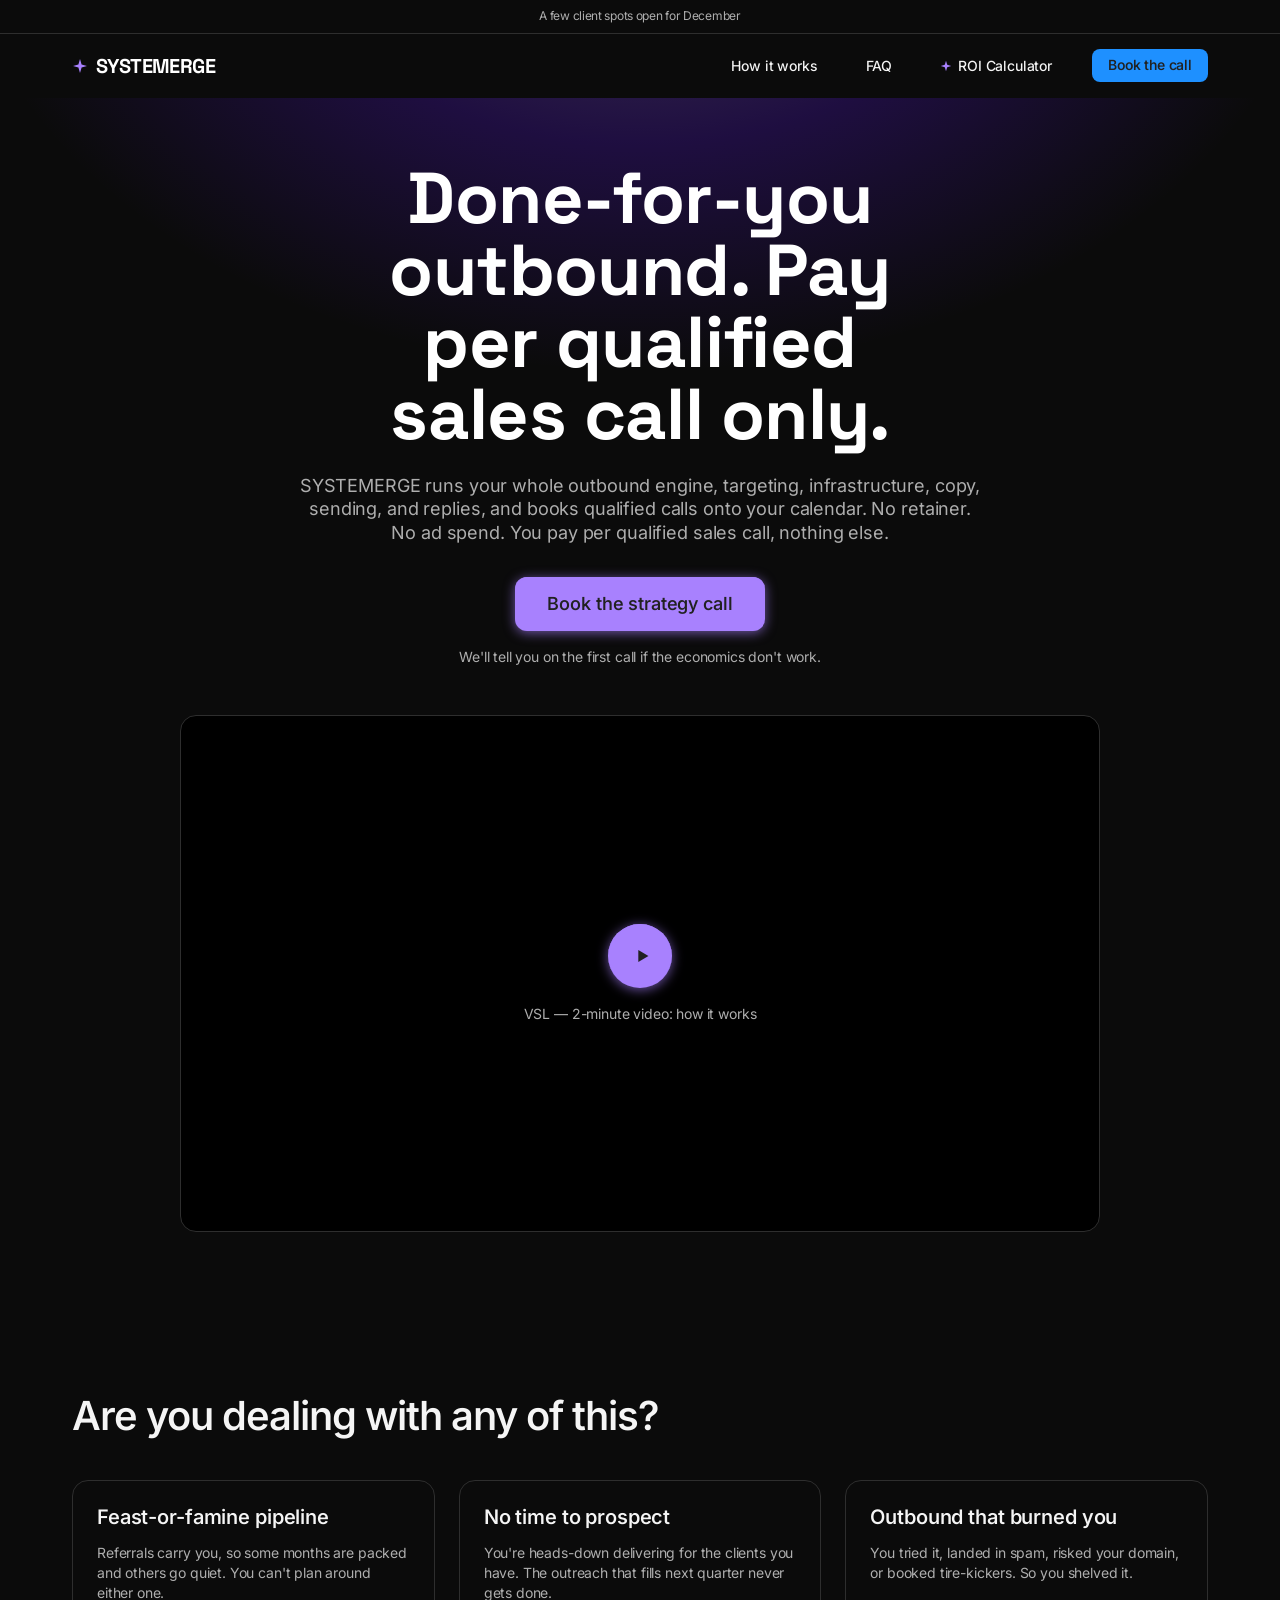
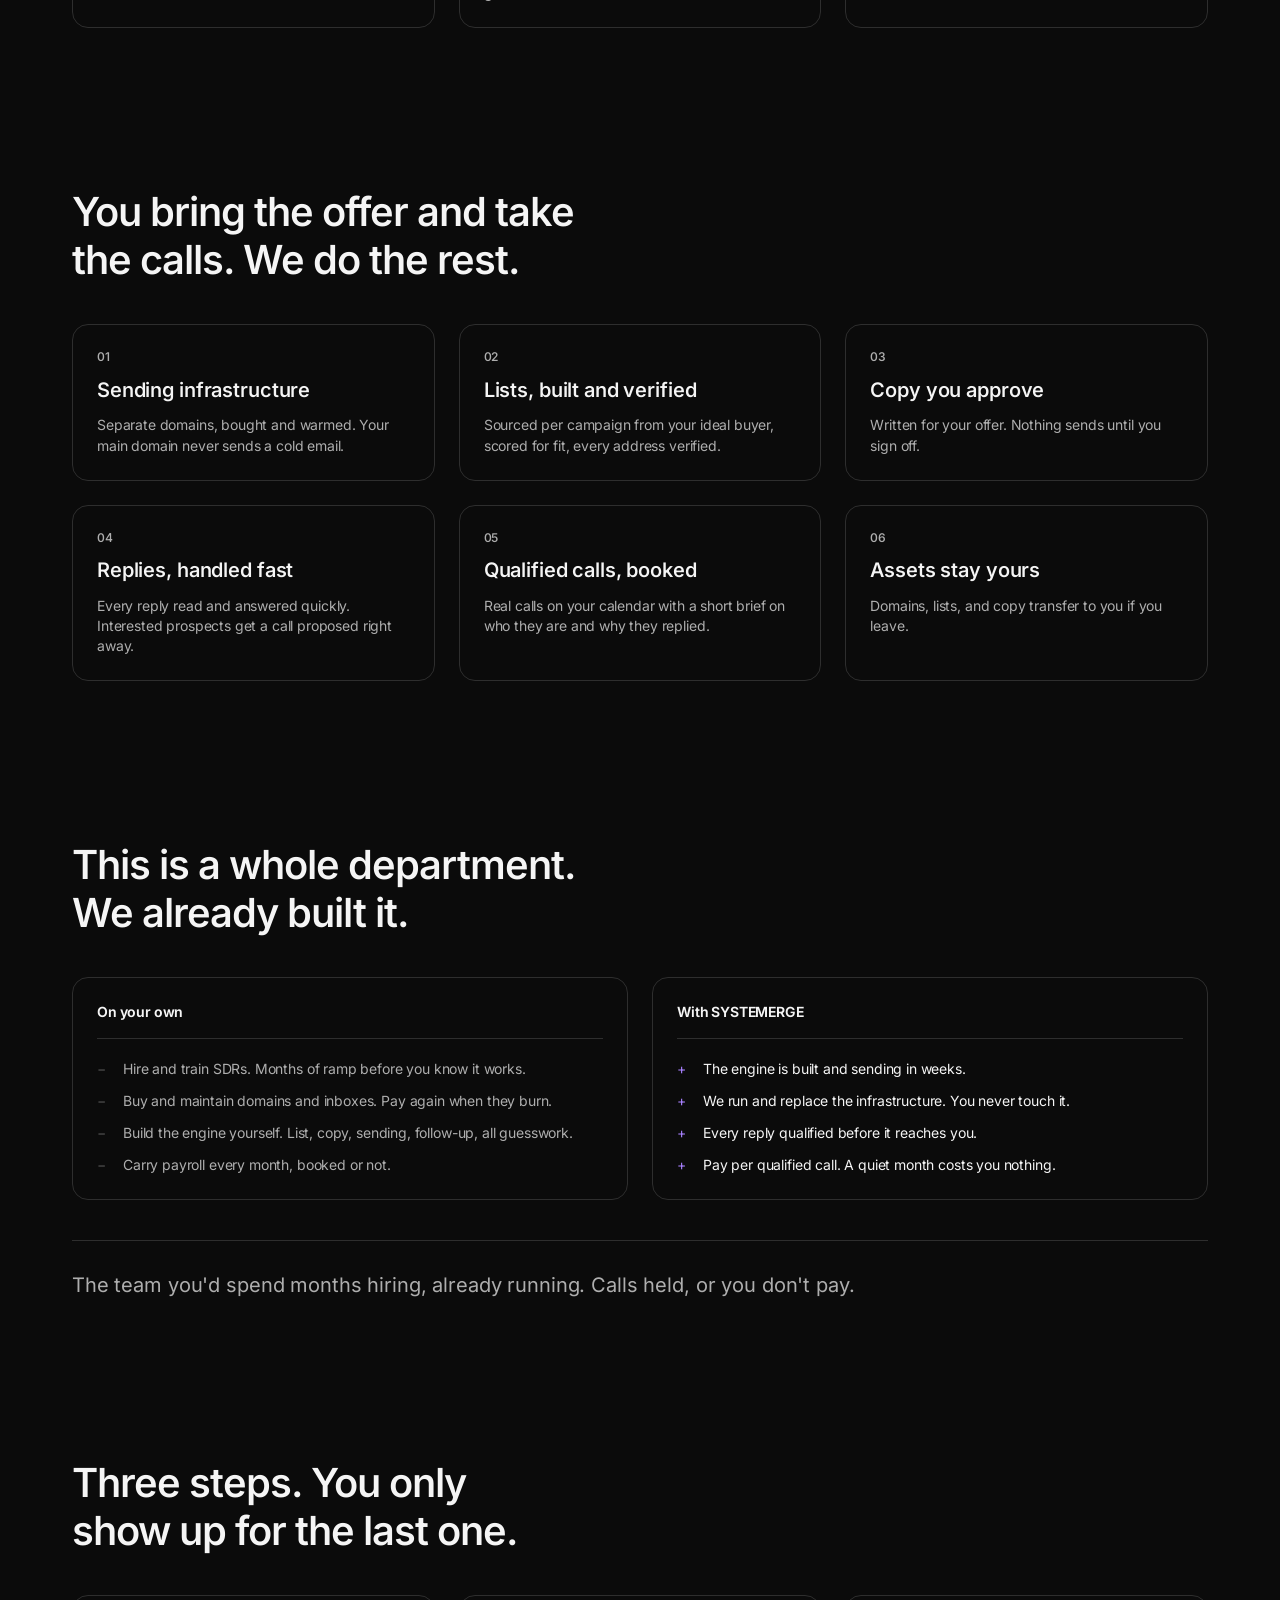
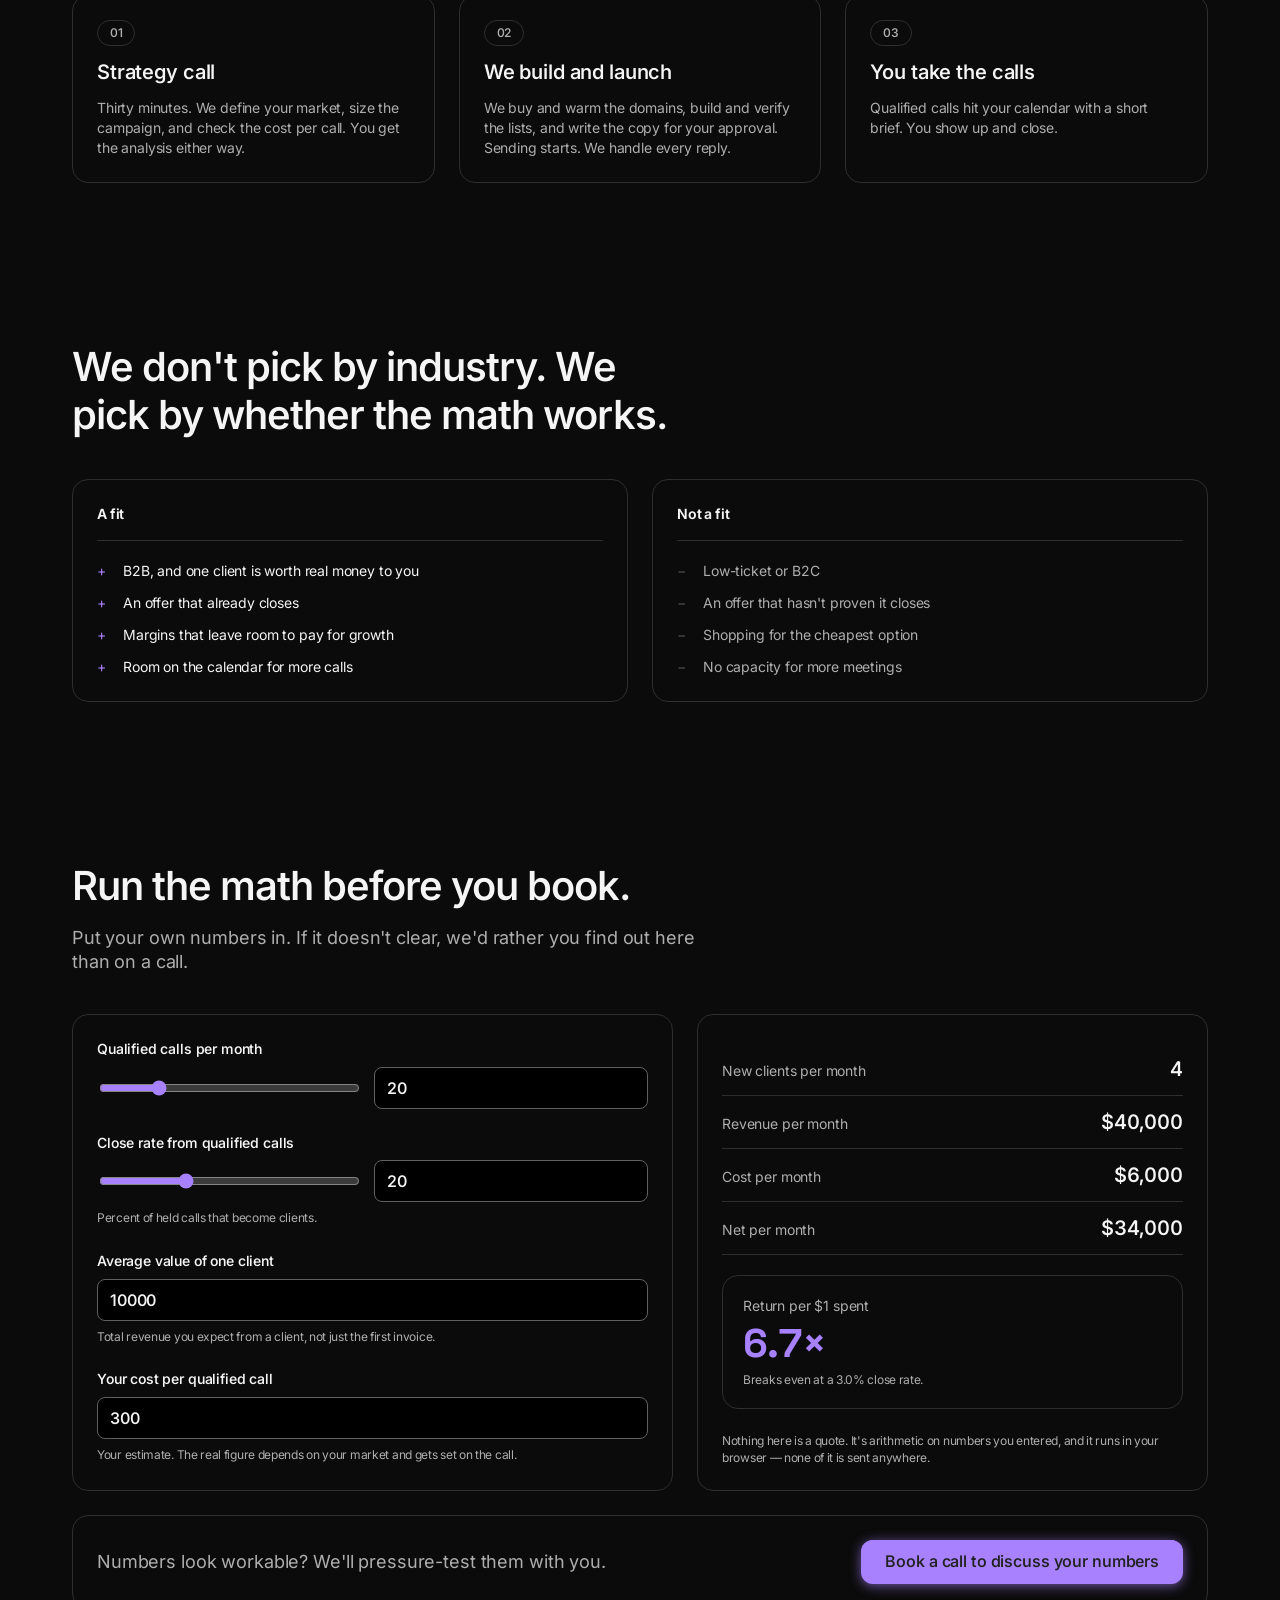
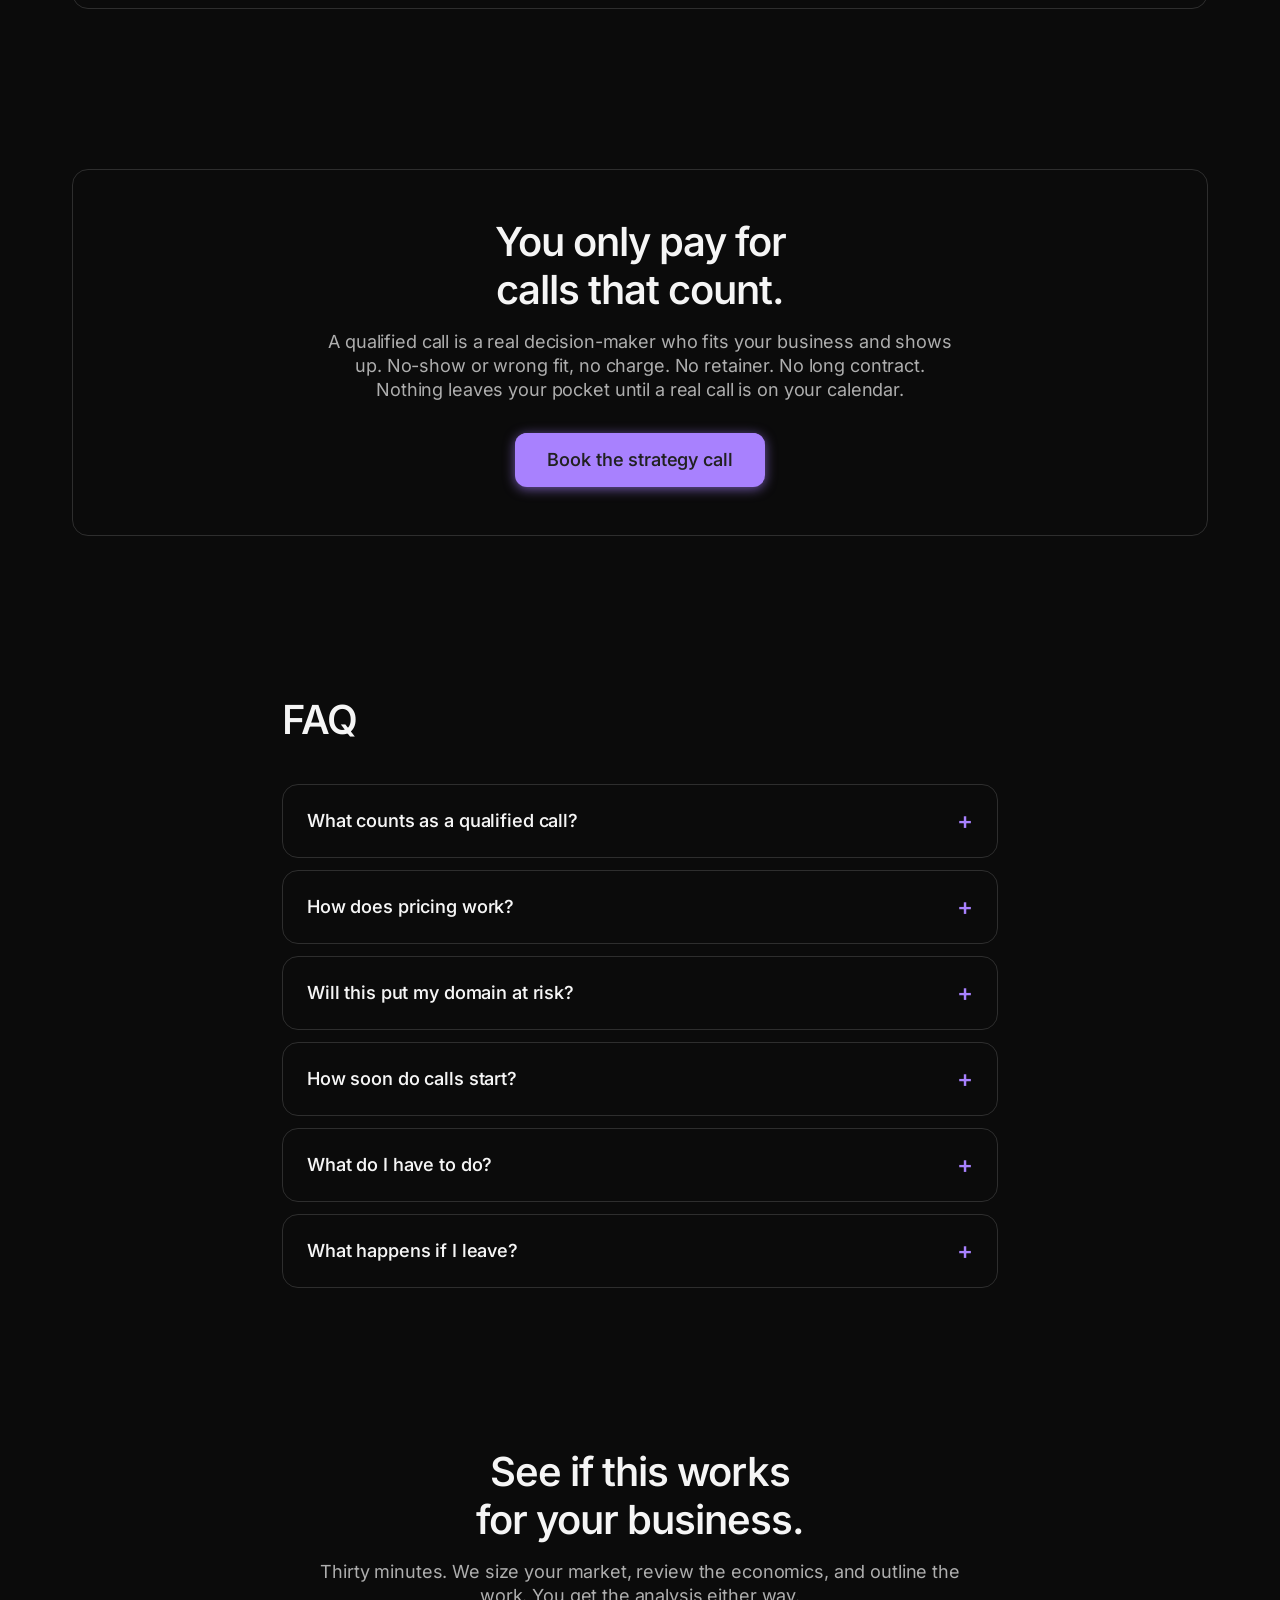
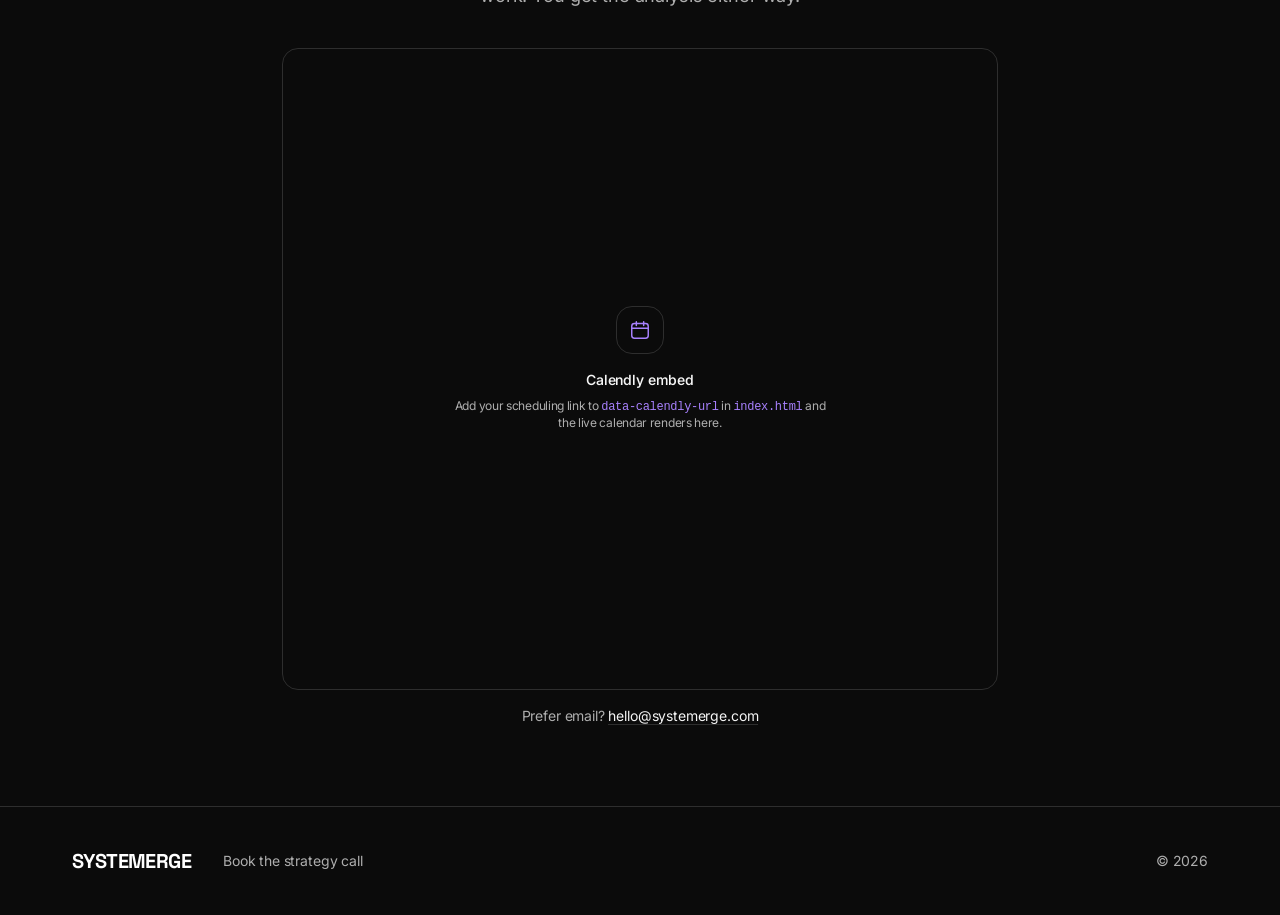
==== commit 998a25d9: "Match the header wordmark to the supplied logo, add calculator CTA The wordmark now uses the display" ====
--- a/index.html
+++ b/index.html
@@ -346,6 +346,12 @@
           </p>
         </div>
       </div>
+
+      <!-- The numbers are the natural handoff into the call. -->
+      <div class="calc-cta reveal">
+        <p>Numbers look workable? We'll pressure-test them with you.</p>
+        <a class="btn btn-primary" href="#book" data-book>Book a call to discuss your numbers</a>
+      </div>
     </div>
   </section>
 
--- a/assets/styles.css
+++ b/assets/styles.css
@@ -309,9 +309,14 @@
   align-items: center;
   gap: var(--space-8);
   color: var(--color-pure-white);
-  font-size: var(--text-subheading);
-  font-weight: var(--w-640);
-  letter-spacing: -0.02em;
+  /* Matches the supplied wordmark: heavy, wide, tightly set caps. A logo is a
+     brand asset, so it sits outside the type scale — the display face being
+     hero-only governs headings, not the mark. */
+  font-family: var(--font-display);
+  font-size: var(--text-heading-sm);
+  font-weight: 700;
+  letter-spacing: -0.03em;
+  text-transform: uppercase;
 }
 
 .nav { display: flex; align-items: center; gap: var(--space-32); }
@@ -957,3 +962,21 @@
   .btn { white-space: normal; text-wrap: balance; }
   .btn-lg { padding: var(--space-16) var(--space-20); font-size: var(--text-body); }
 }
+
+/* Handoff from the calculator into the booking section. */
+.calc-cta {
+  display: flex;
+  flex-wrap: wrap;
+  align-items: center;
+  justify-content: space-between;
+  gap: var(--space-16);
+  margin-top: var(--space-24);
+  padding: var(--space-24);
+  border: 1px solid var(--hairline);
+  border-radius: var(--radius-card);
+}
+.calc-cta p {
+  color: var(--text-muted);
+  font-size: var(--text-subheading);
+  letter-spacing: var(--tk-subheading);
+}
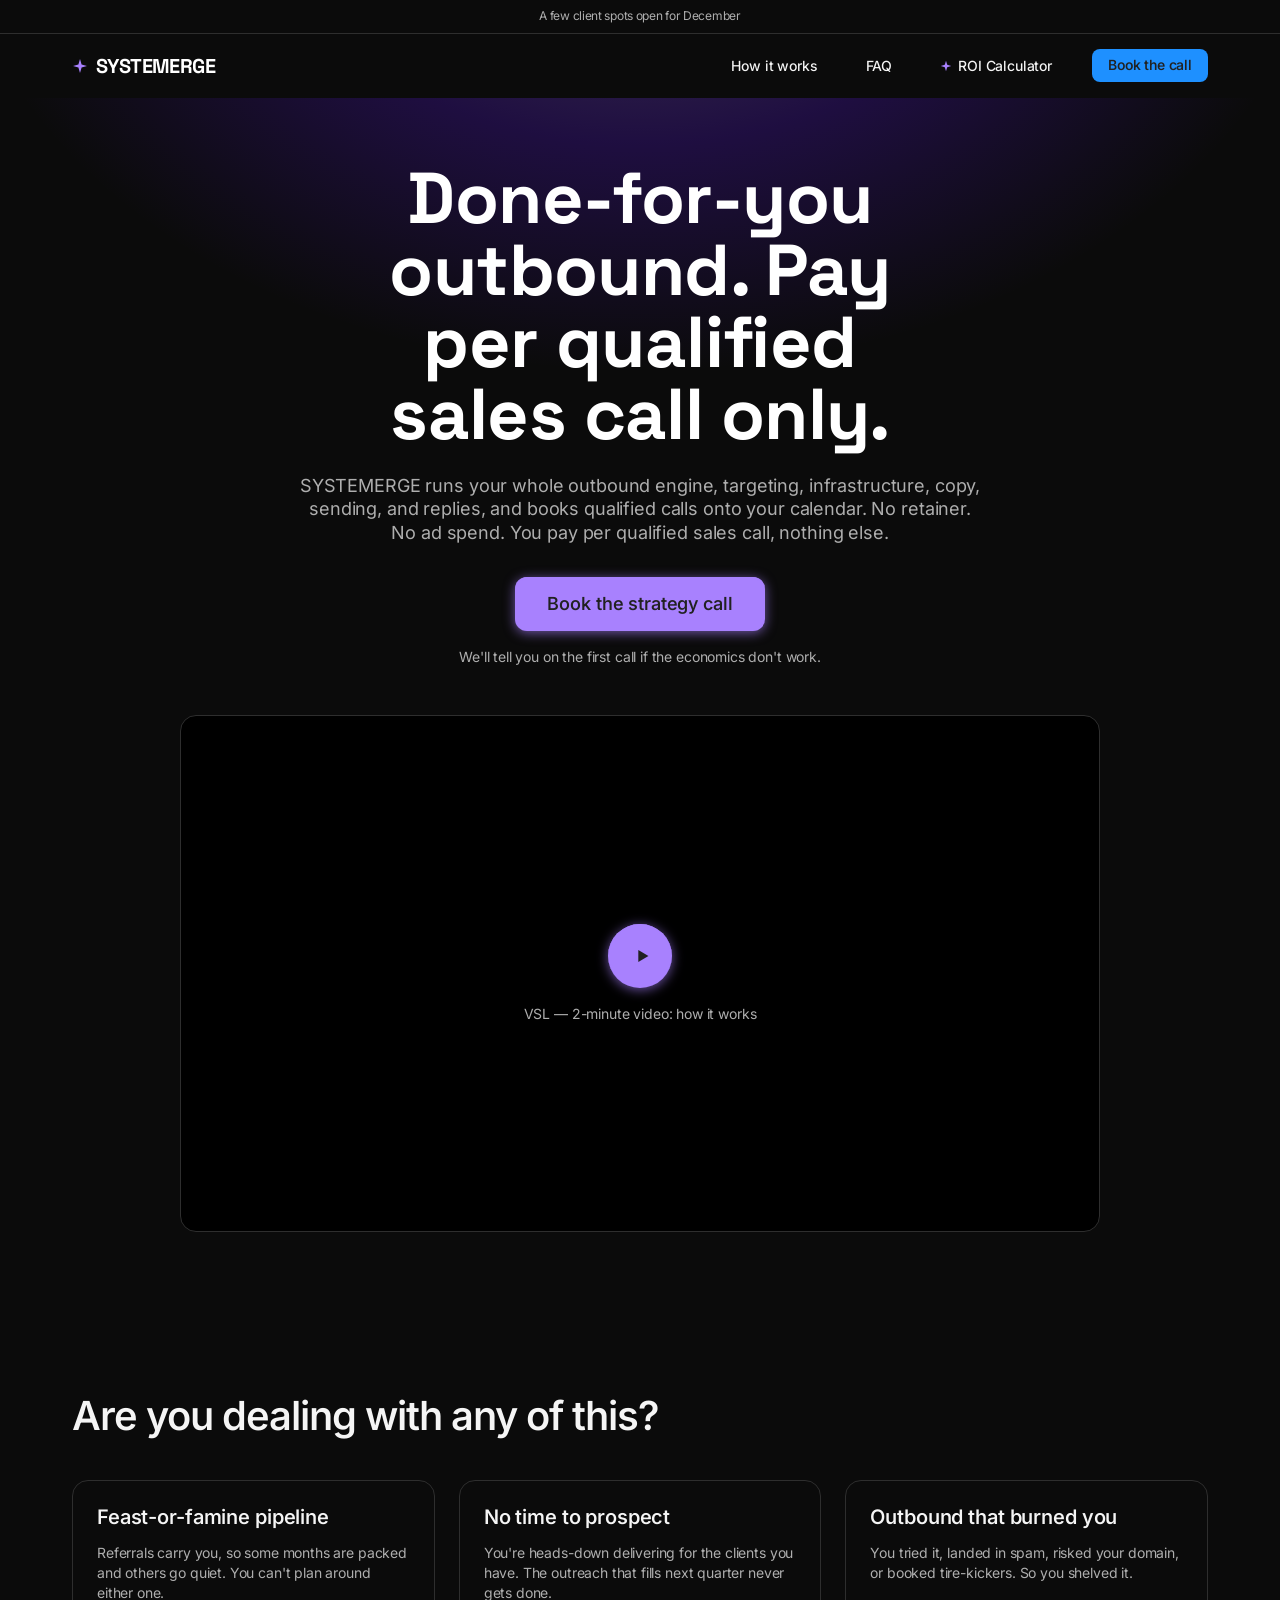
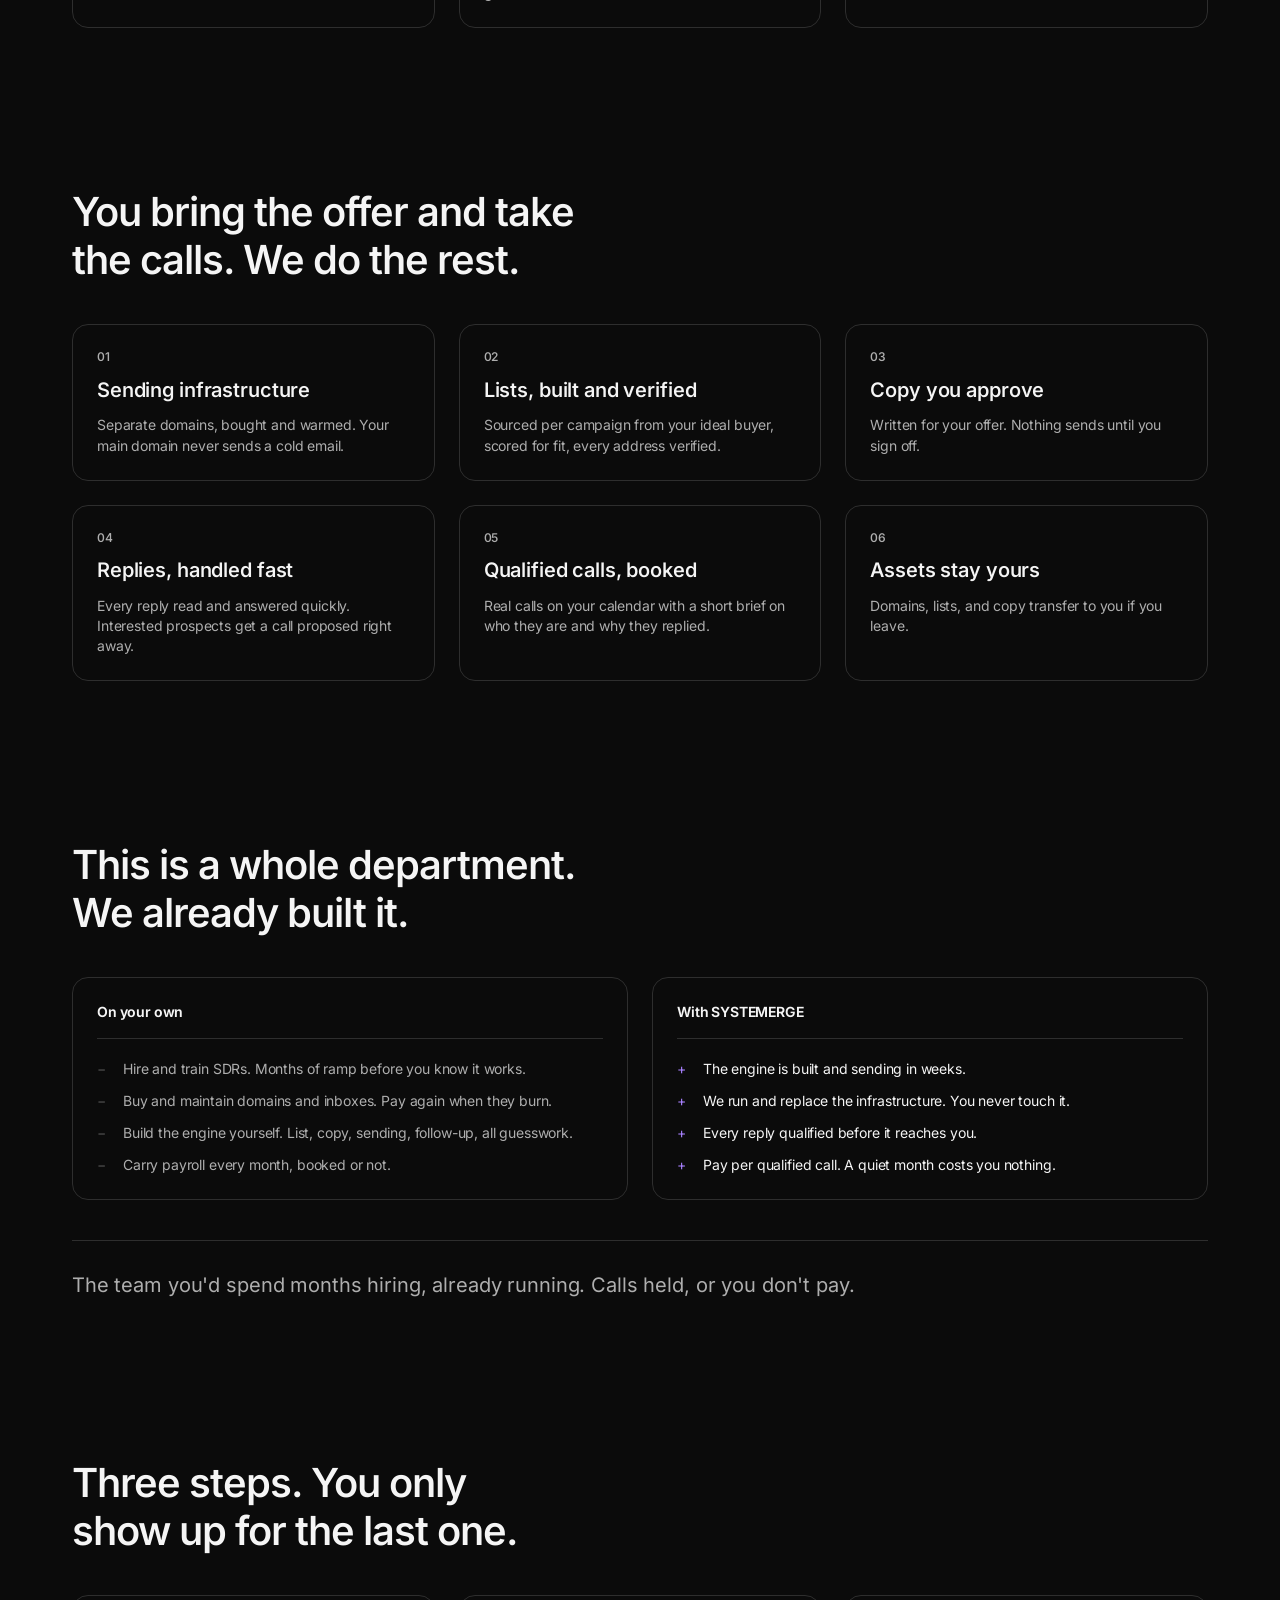
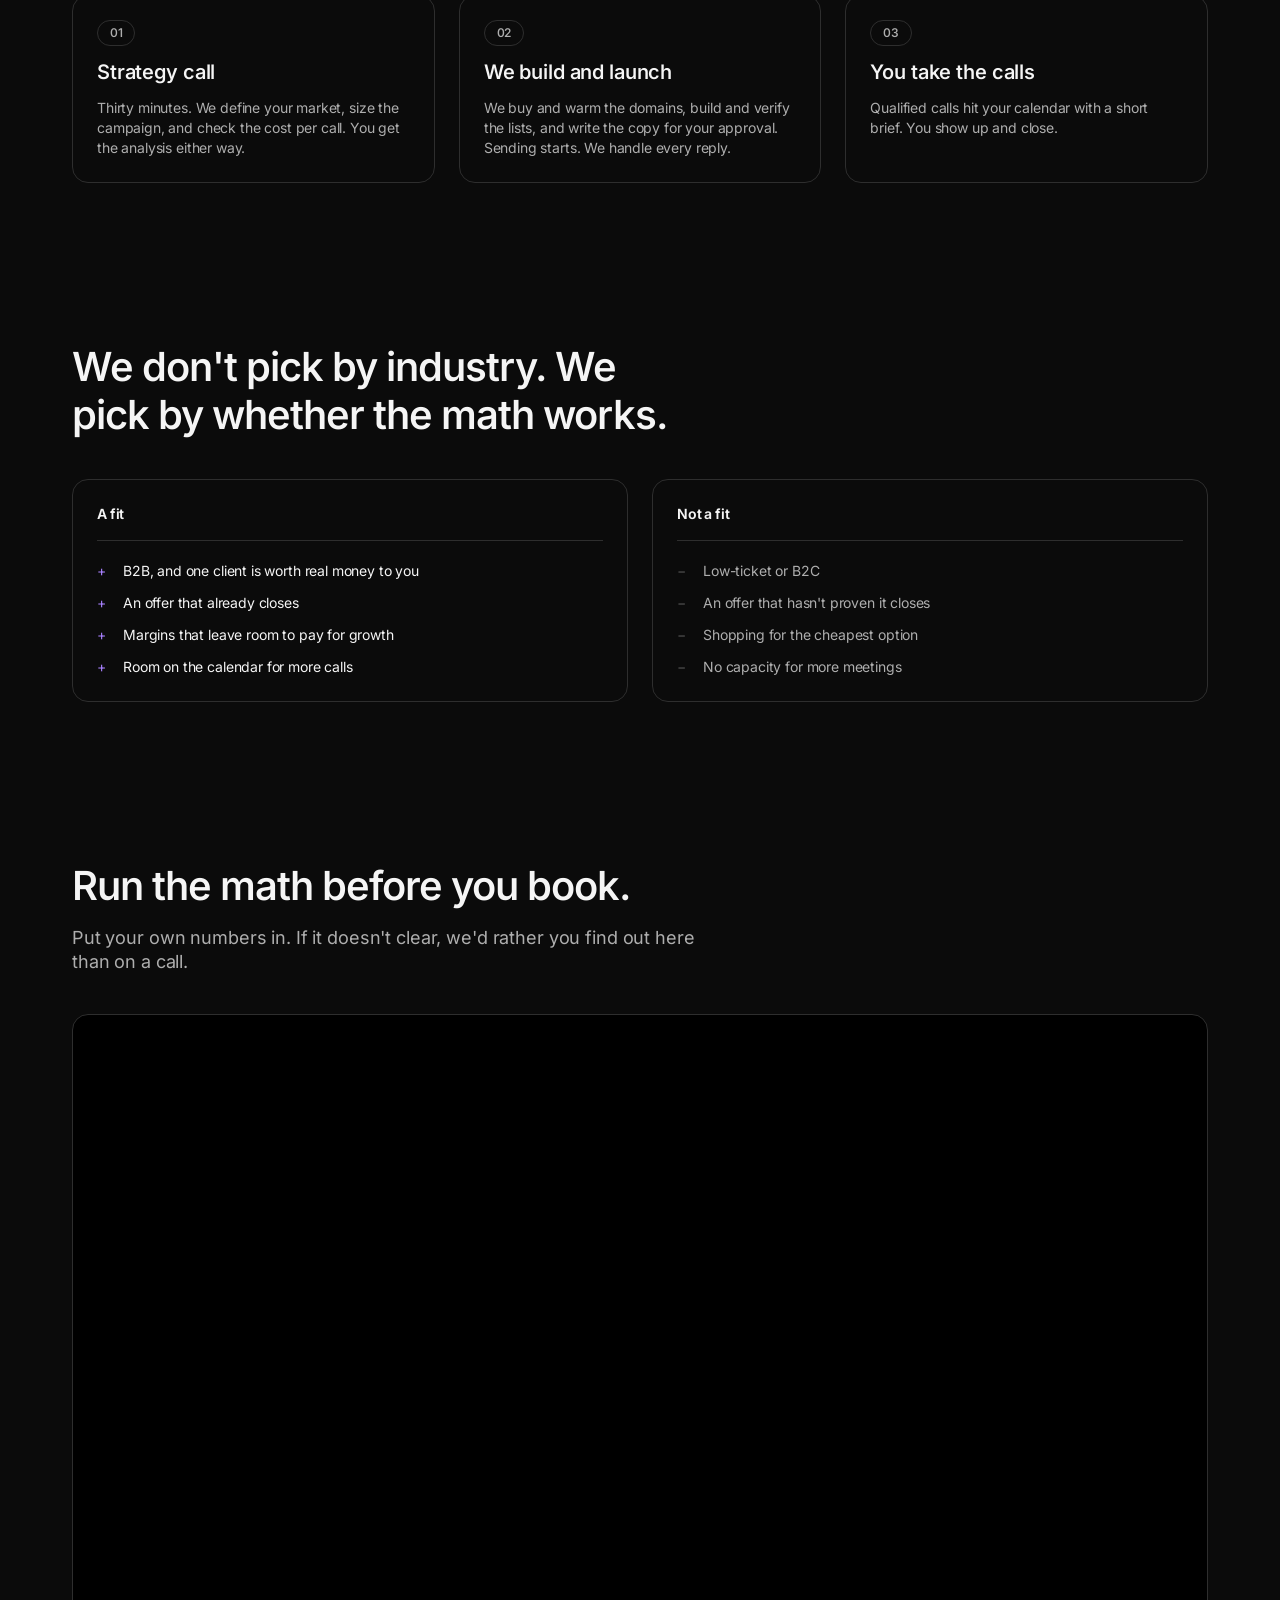
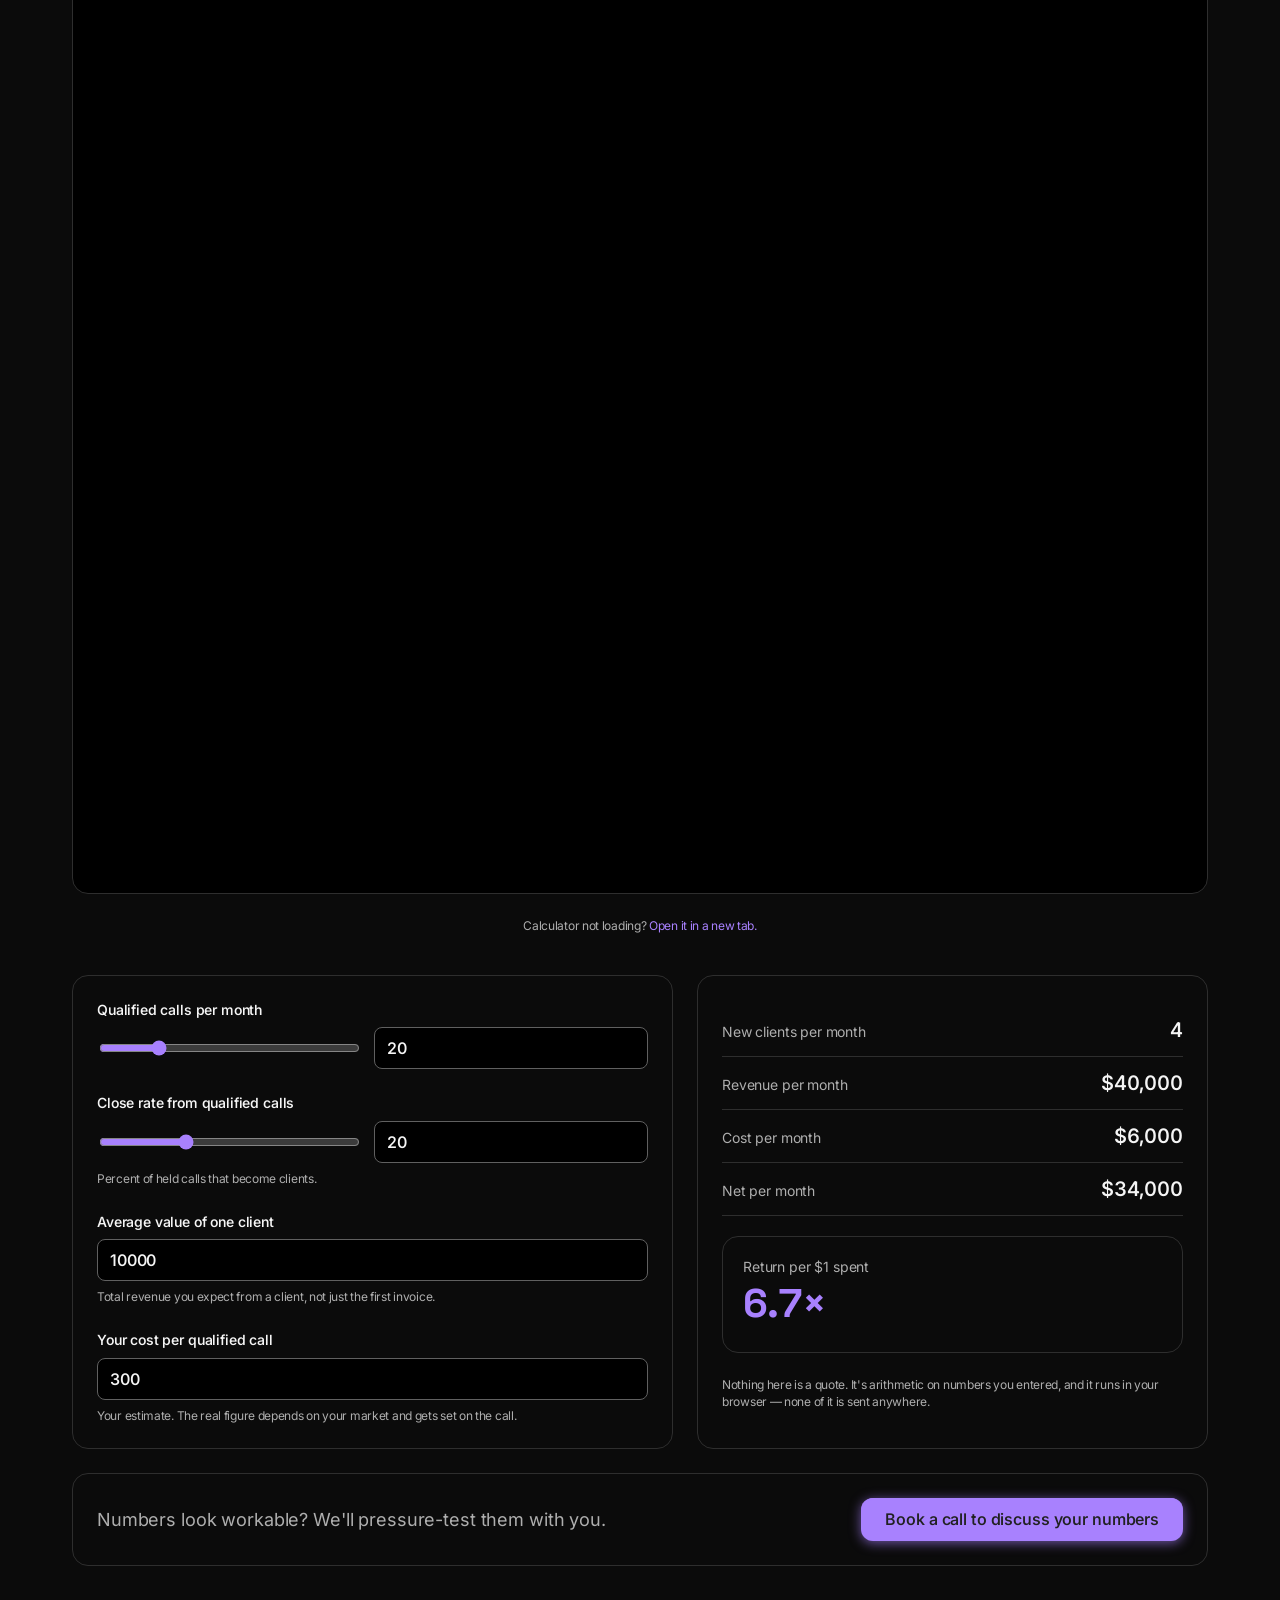
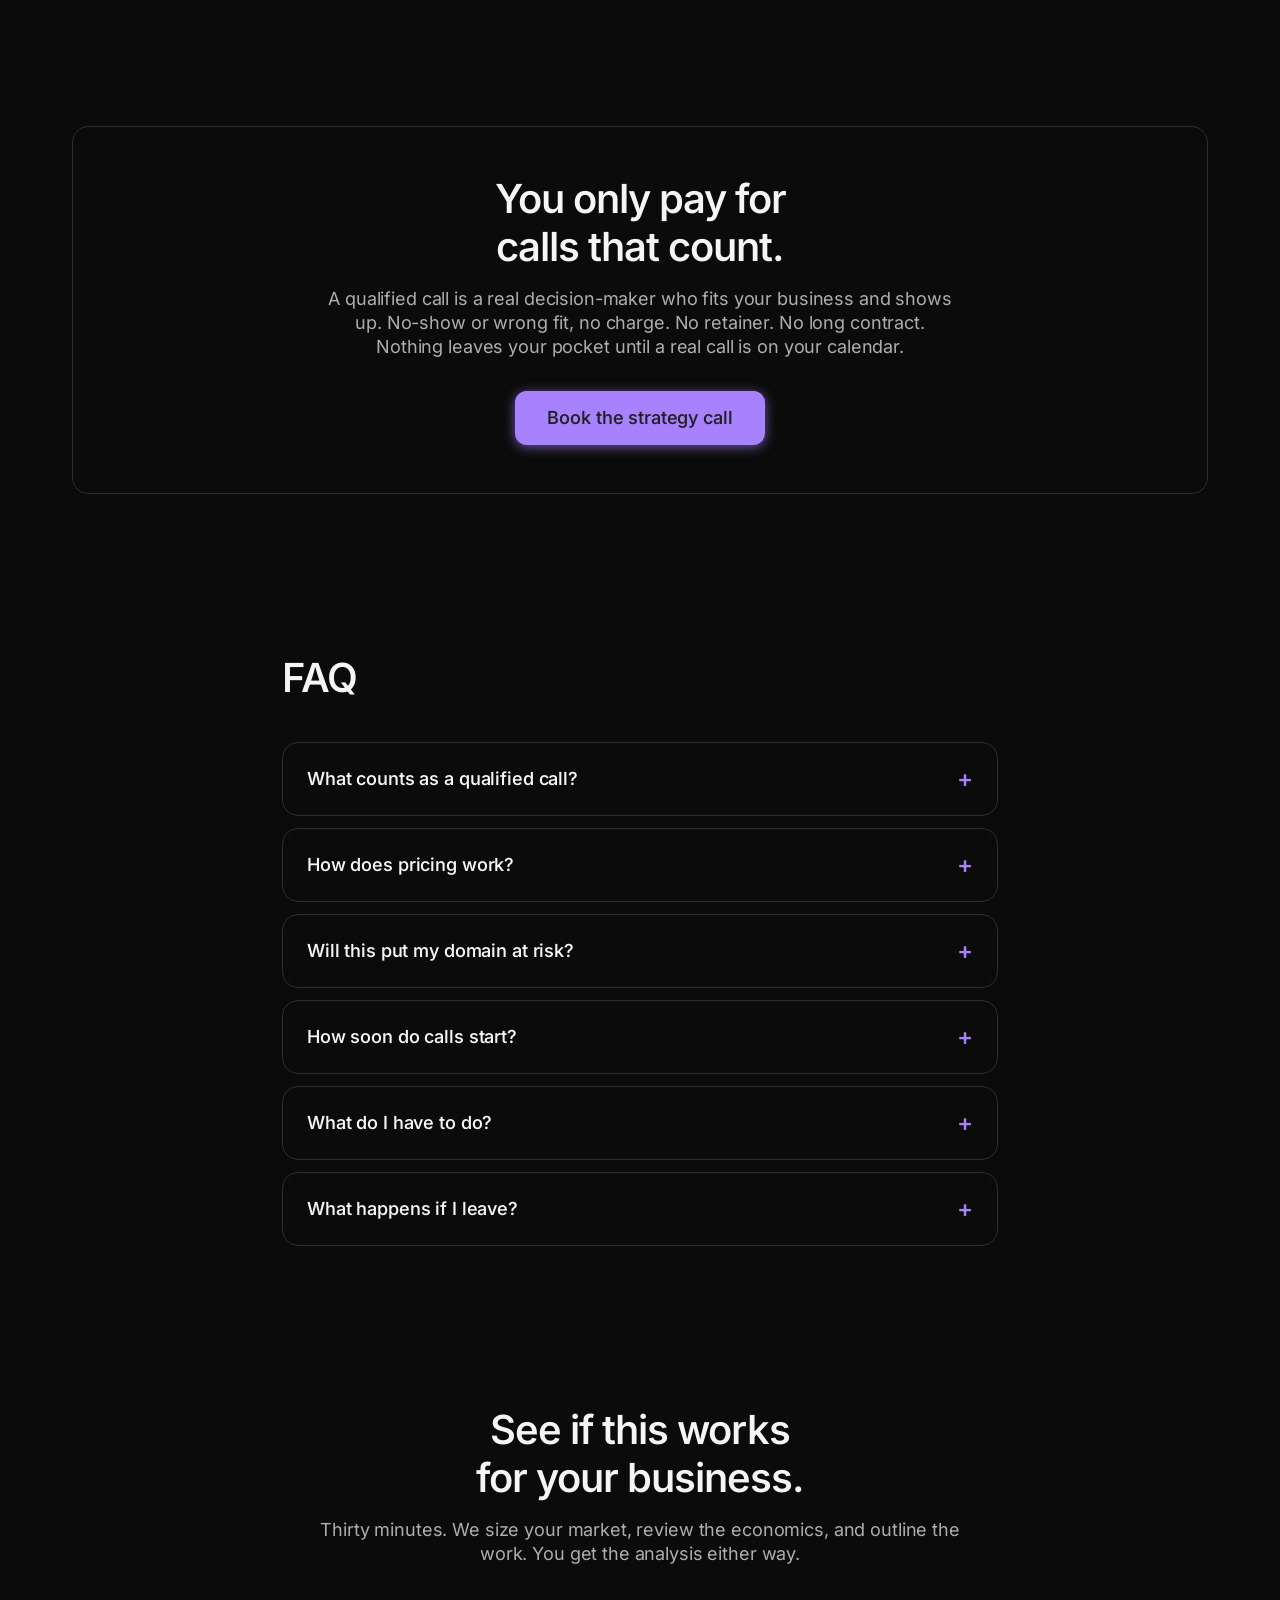
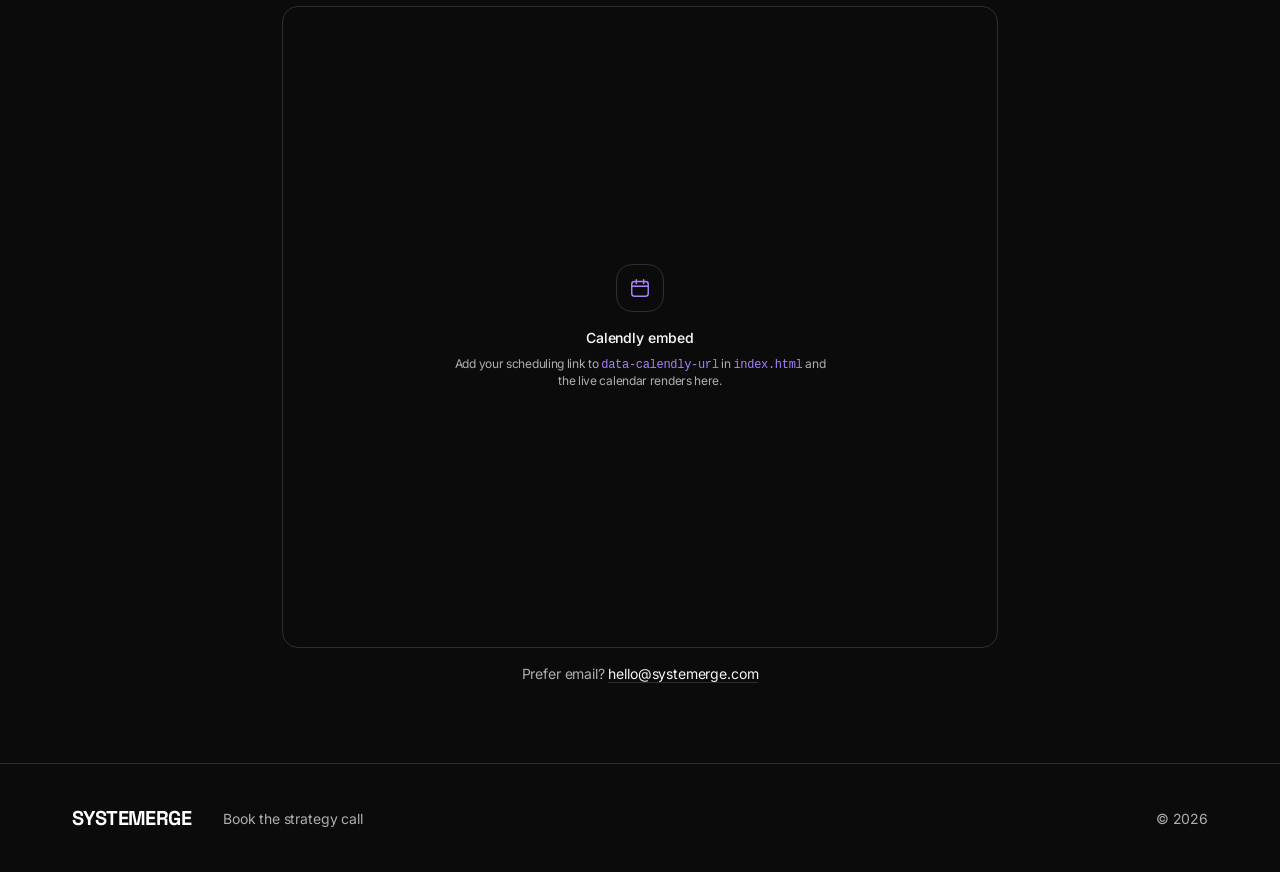
==== commit 0f8e73b5: "Frame the external ROI calculator behind a switch Adds an embed slot at #roi driven by data-roi-embe" ====
--- a/index.html
+++ b/index.html
@@ -278,7 +278,22 @@
         Put your own numbers in. If it doesn't clear, we'd rather you find out here than on a call.
       </p>
 
-      <div class="calc">
+      <!--
+        EXTERNAL CALCULATOR SWITCH
+        data-roi-embed-url non-empty  -> that URL is framed here and the
+                                         built-in calculator below is hidden.
+        data-roi-embed-url empty      -> the built-in calculator is used.
+        Clear the attribute to fall back to the built-in one at any time.
+      -->
+      <div class="calc-embed reveal" data-roi-embed data-roi-embed-url="https://calculator.liquidconsulting.co">
+        <div class="calc-embed-frame" data-roi-frame></div>
+        <p class="calc-foot">
+          Calculator not loading?
+          <a data-roi-embed-link href="#" target="_blank" rel="noopener noreferrer">Open it in a new tab.</a>
+        </p>
+      </div>
+
+      <div class="calc" data-roi-builtin>
         <!-- Inputs ------------------------------------------------------- -->
         <div class="calc-panel reveal">
           <div class="field">
--- a/assets/styles.css
+++ b/assets/styles.css
@@ -980,3 +980,23 @@
   font-size: var(--text-subheading);
   letter-spacing: var(--tk-subheading);
 }
+
+/* ---------------------------------------------------------- ROI embed slot --
+   Used when an external calculator URL is configured. The built-in calculator
+   is hidden in that case, so only one is ever on the page.
+   -------------------------------------------------------------------------- */
+.calc-embed { display: none; margin-top: var(--space-40); }
+.calc-embed[data-active] { display: block; }
+.calc-embed-frame {
+  position: relative;
+  width: 100%;
+  min-height: 1480px;
+  border: 1px solid var(--hairline);
+  border-radius: var(--radius-card);
+  overflow: hidden;
+  background: var(--color-void-black);
+}
+.calc-embed-frame iframe { position: absolute; inset: 0; width: 100%; height: 100%; border: 0; }
+.calc-embed .calc-foot { text-align: center; }
+.calc-embed .calc-foot a { color: var(--color-violet-glow); }
+@media (max-width: 768px) { .calc-embed-frame { min-height: 760px; } }
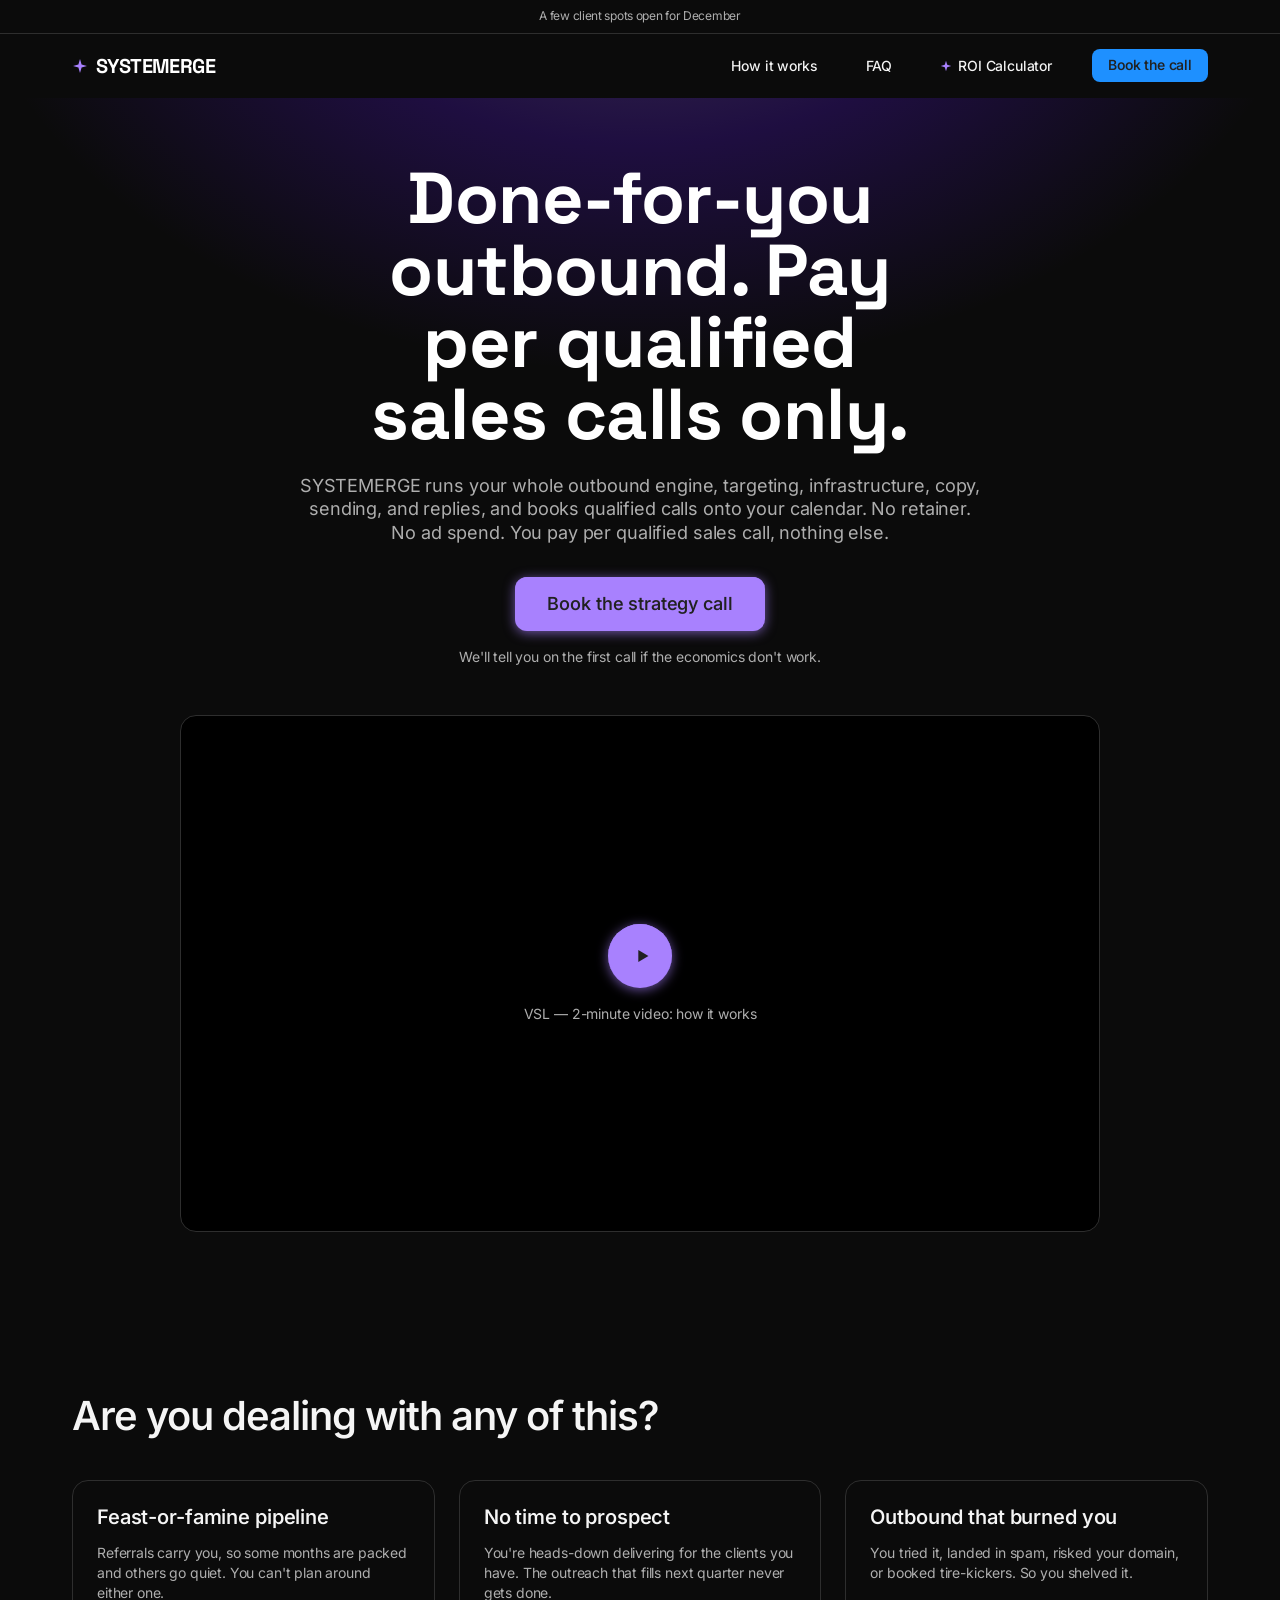
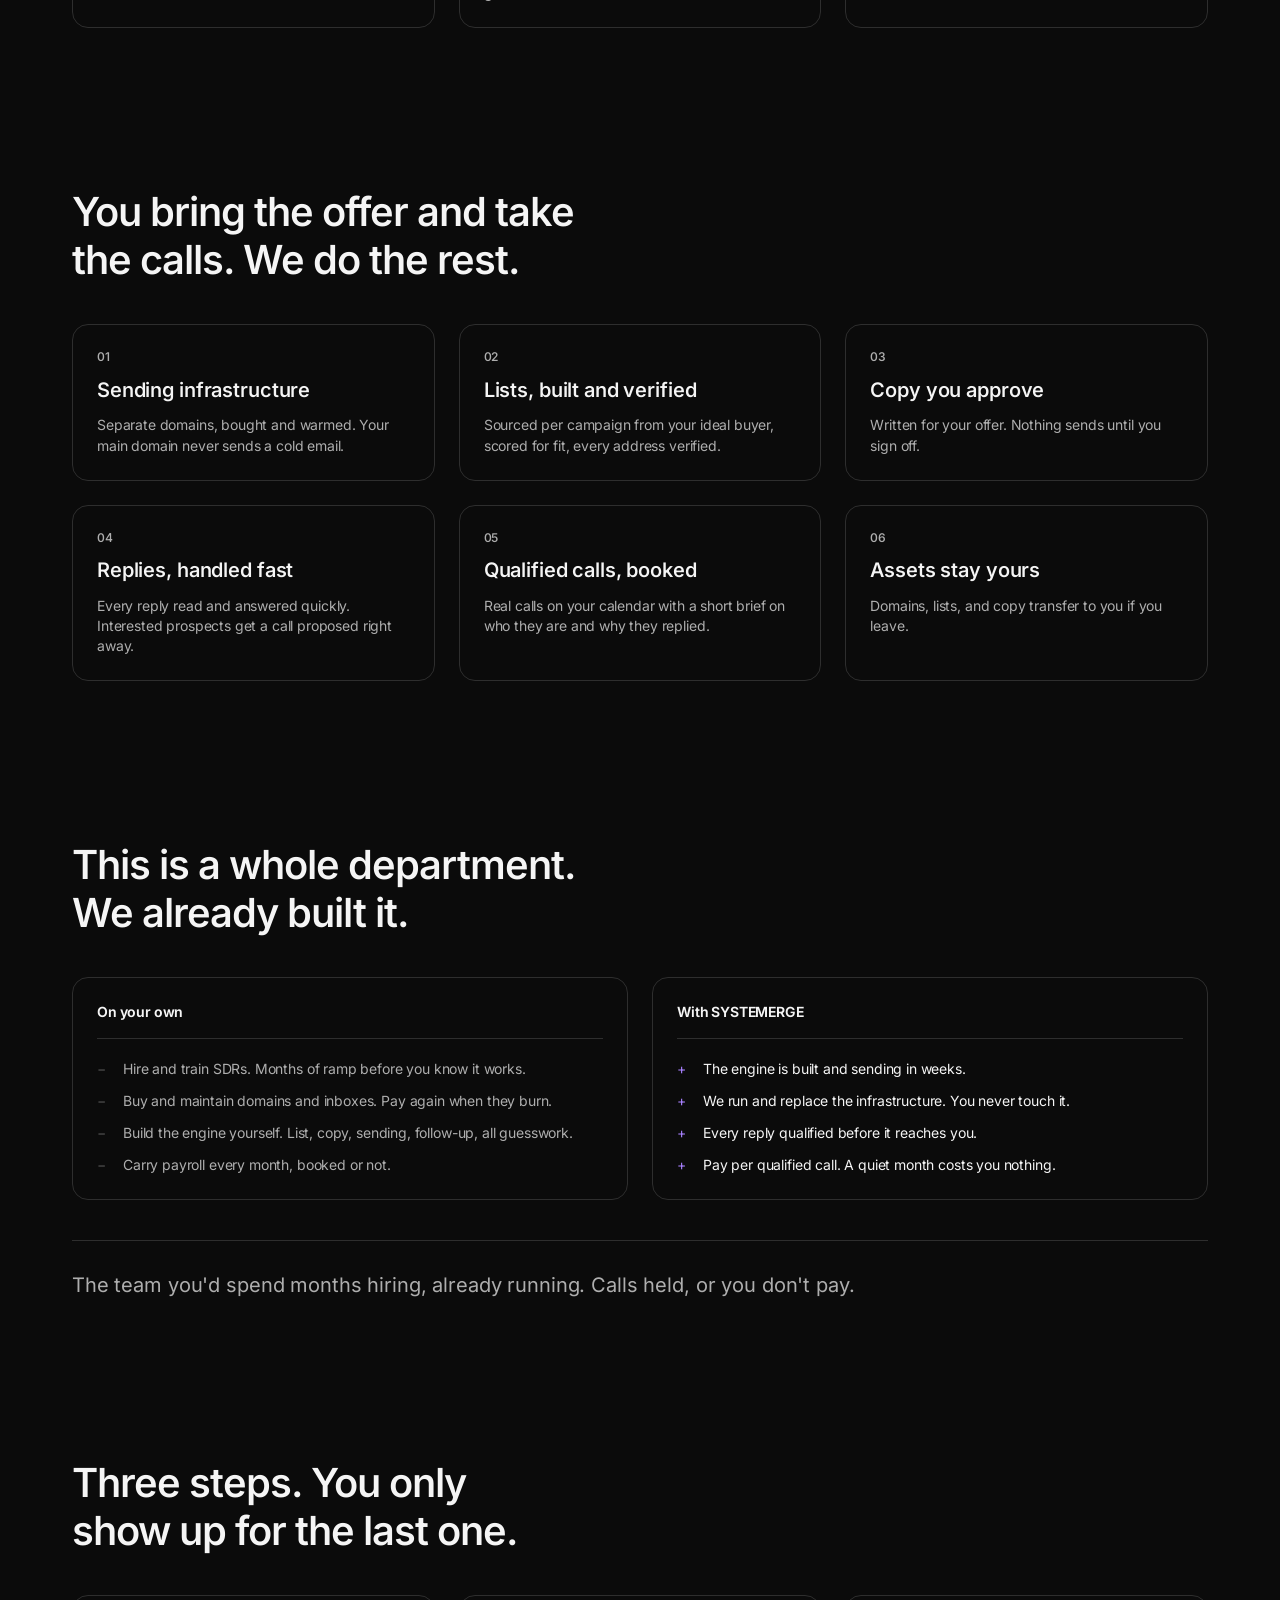
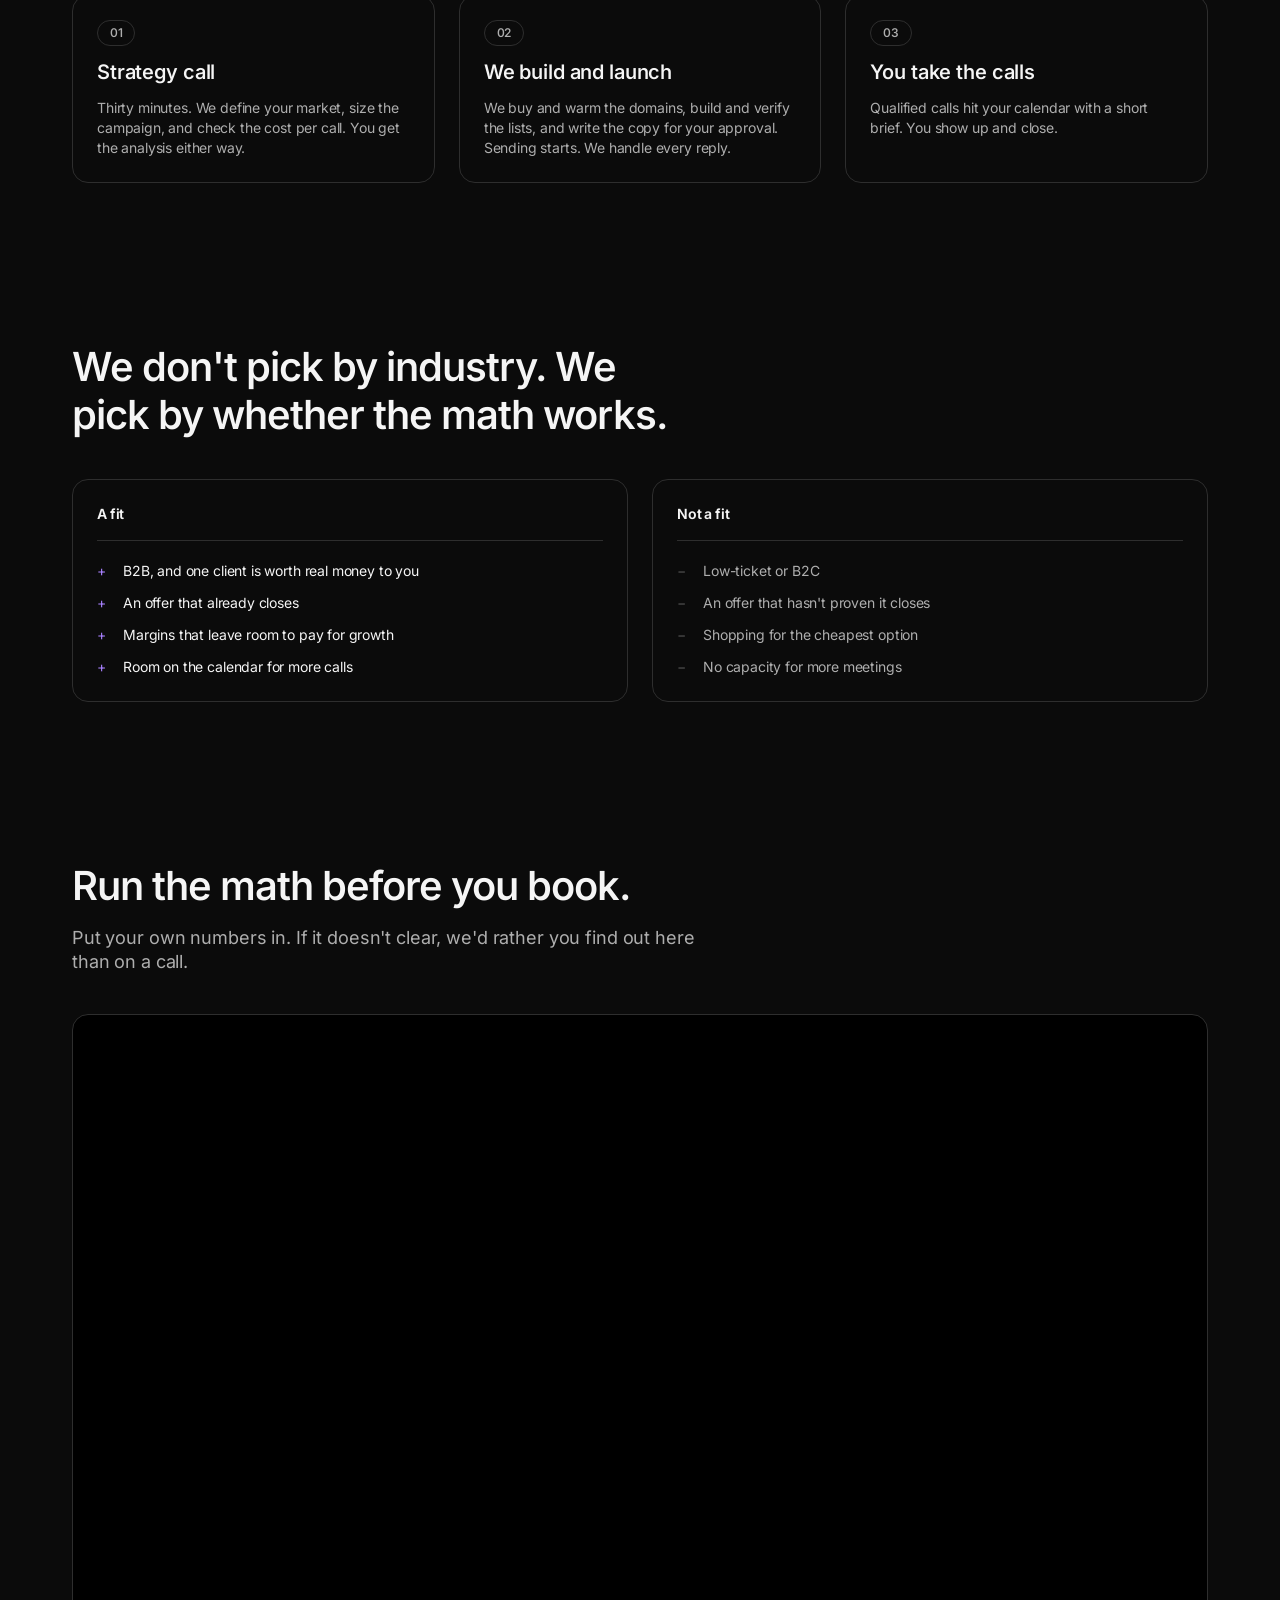
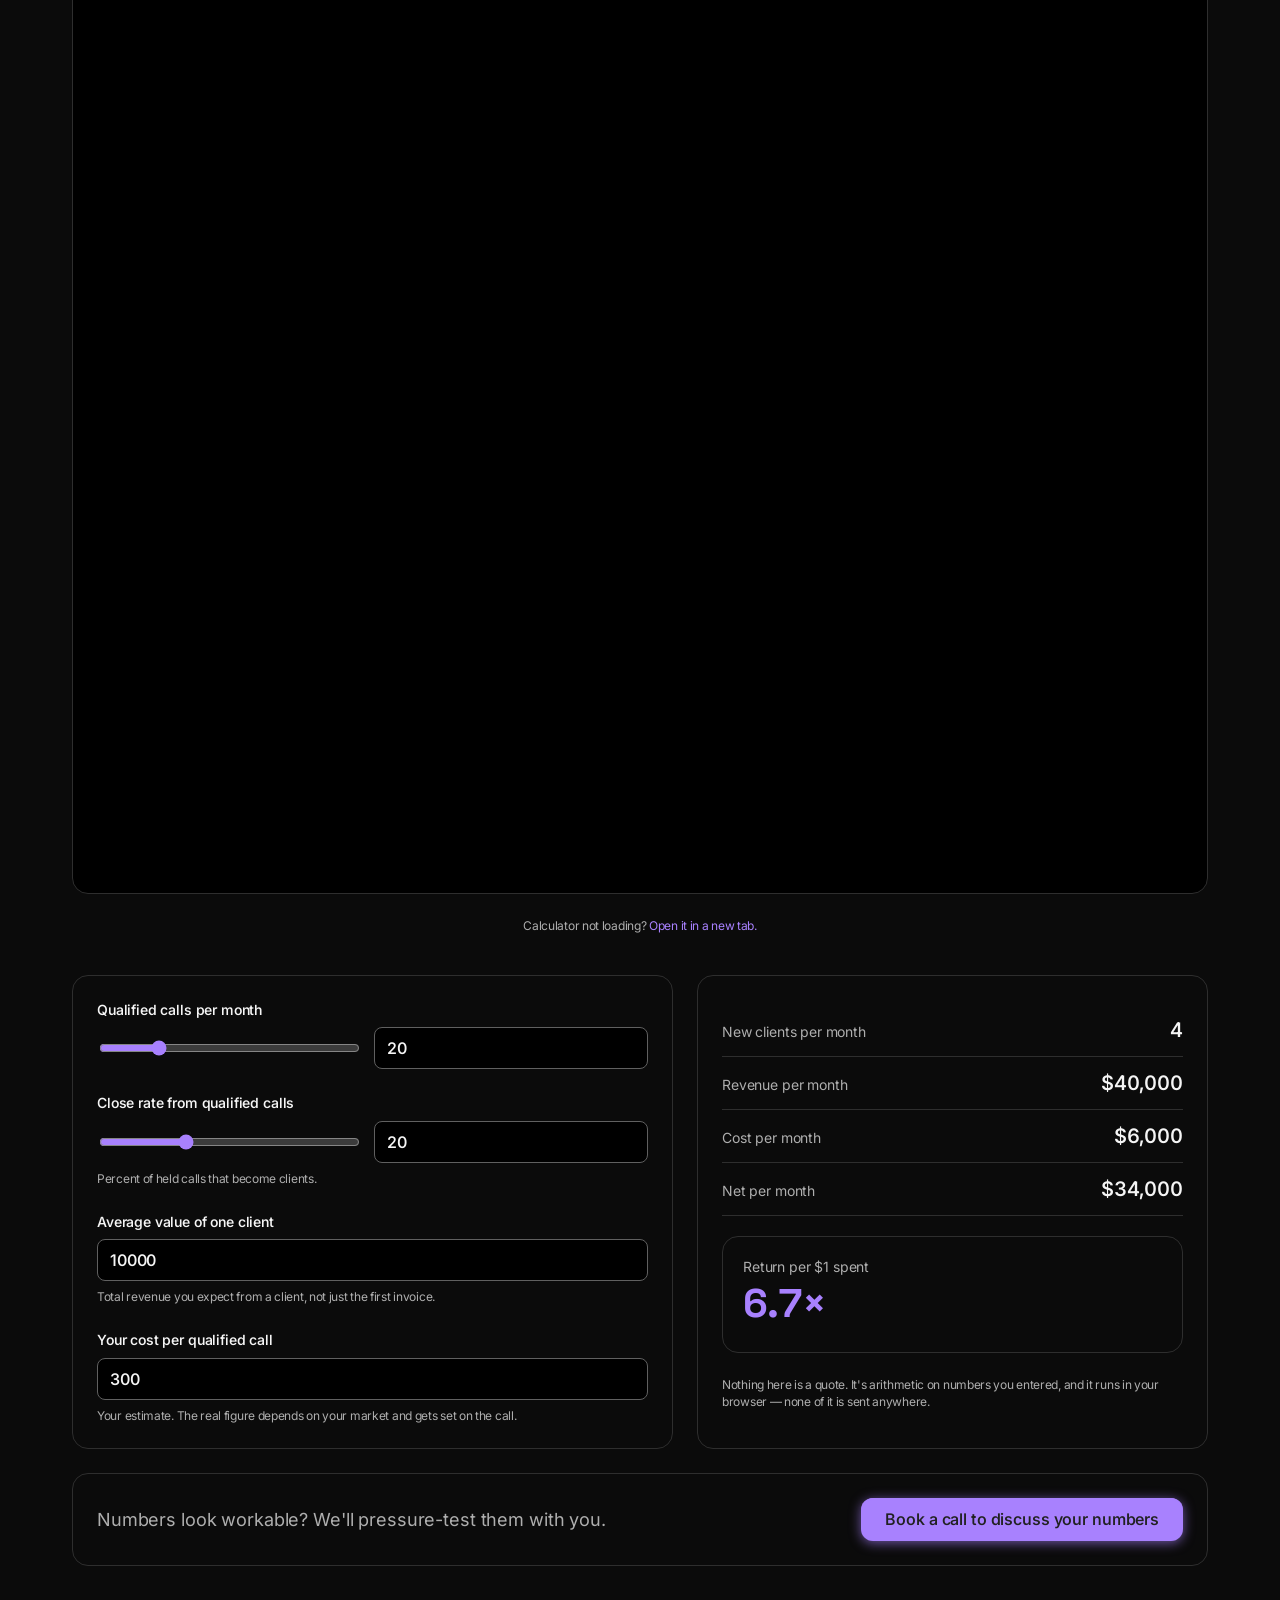
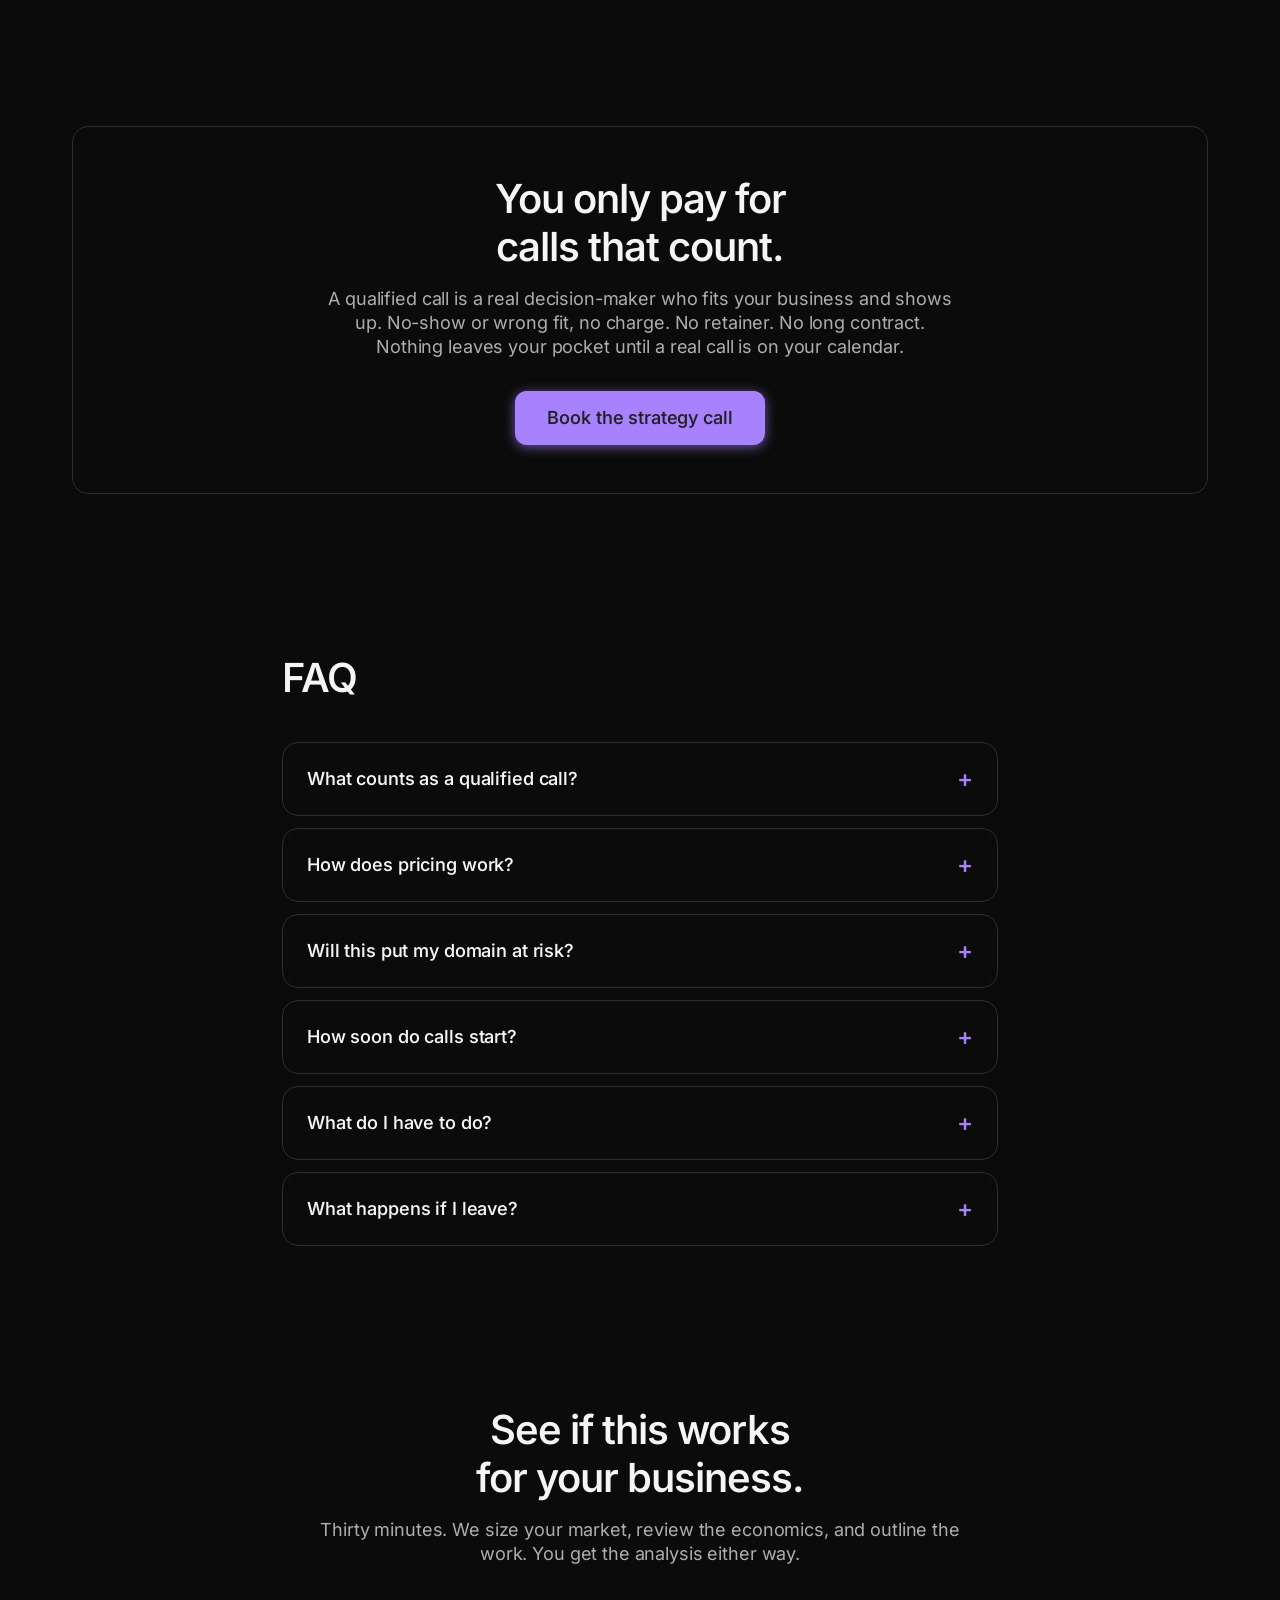
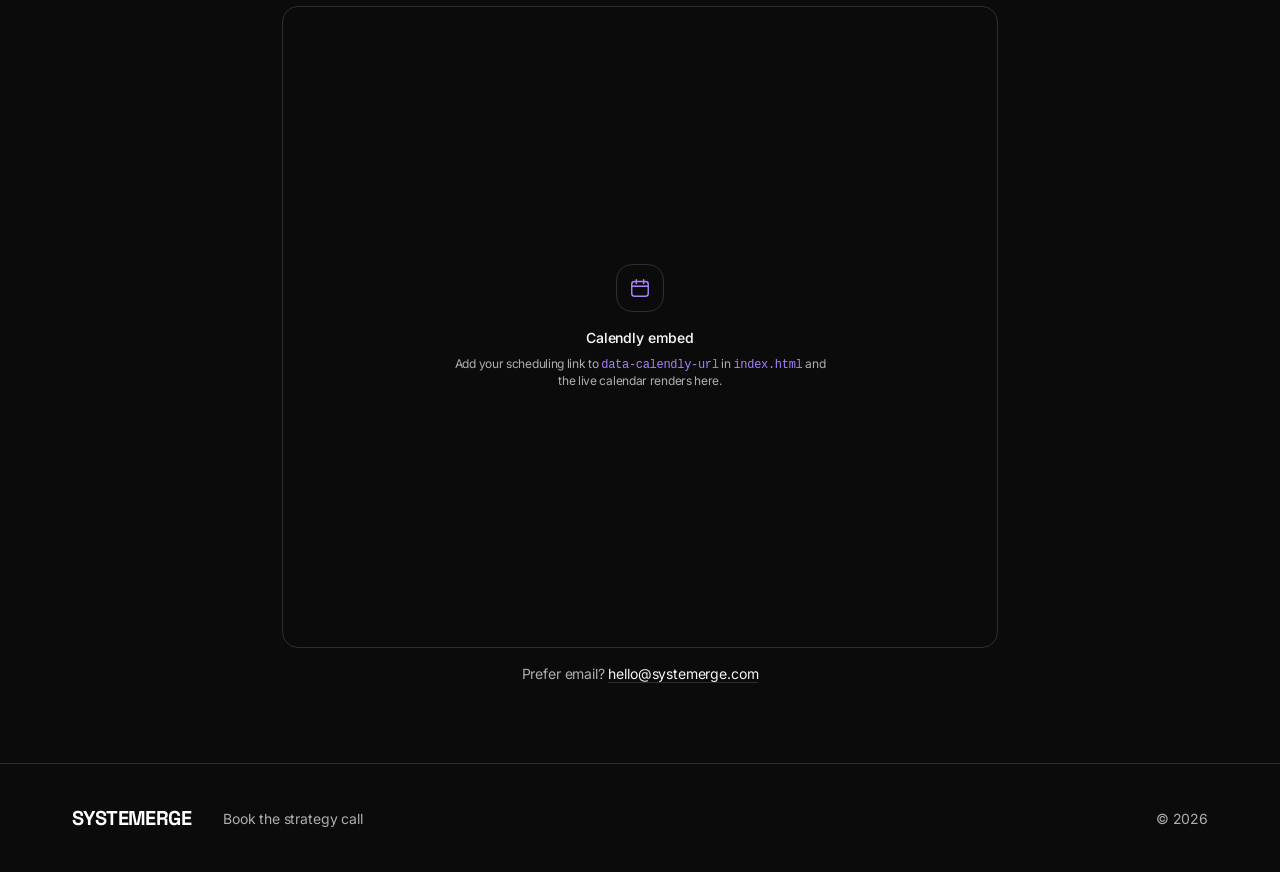
==== commit feb79332: "Pluralise the hero headline and fix WCAG 2.2 target sizes The headline now reads "Pay per qualified " ====
--- a/index.html
+++ b/index.html
@@ -3,13 +3,13 @@
 <head>
 <meta charset="utf-8">
 <meta name="viewport" content="width=device-width, initial-scale=1">
-<title>SYSTEMERGE — Done-for-you outbound. Pay per qualified sales call only.</title>
-<meta name="description" content="SYSTEMERGE runs your whole outbound engine — targeting, infrastructure, copy, sending and replies — and books qualified calls onto your calendar. No retainer. Pay per qualified sales call only.">
+<title>SYSTEMERGE — Done-for-you outbound. Pay per qualified sales calls only.</title>
+<meta name="description" content="SYSTEMERGE runs your whole outbound engine — targeting, infrastructure, copy, sending and replies — and books qualified calls onto your calendar. No retainer. Pay per qualified sales calls only.">
 <meta name="theme-color" content="#0b0b0b">
 
 <meta property="og:type" content="website">
 <meta property="og:title" content="SYSTEMERGE — Done-for-you outbound">
-<meta property="og:description" content="We run your whole outbound engine and book qualified calls onto your calendar. No retainer. Pay per qualified sales call only.">
+<meta property="og:description" content="We run your whole outbound engine and book qualified calls onto your calendar. No retainer. Pay per qualified sales calls only.">
 
 <link rel="icon" href="data:image/svg+xml,<svg xmlns='http://www.w3.org/2000/svg' viewBox='0 0 32 32'><rect width='32' height='32' rx='8' fill='%230b0b0b'/><path d='M16 6l2.6 7.4L26 16l-7.4 2.6L16 26l-2.6-7.4L6 16l7.4-2.6z' fill='%23a881fe'/></svg>">
 
@@ -71,7 +71,7 @@
   <!-- ================================ HERO ================================ -->
   <section class="hero">
     <div class="container hero-inner">
-      <h1 class="hero-title reveal"><span class="nowrap">Done-for-you</span> outbound. Pay per qualified sales call only.</h1>
+      <h1 class="hero-title reveal"><span class="nowrap">Done-for-you</span> outbound. Pay per qualified sales calls only.</h1>
 
       <p class="hero-sub reveal">
         SYSTEMERGE runs your whole outbound engine, targeting, infrastructure, copy, sending, and
--- a/assets/styles.css
+++ b/assets/styles.css
@@ -192,7 +192,7 @@
 ::selection { background: var(--color-violet-glow); color: var(--color-carbon); }
 
 :focus-visible {
-  outline: 2px solid var(--color-violet-glow);
+  outline: 3px solid var(--color-violet-glow);
   outline-offset: 3px;
   border-radius: var(--radius-input);
 }
@@ -324,7 +324,9 @@
   display: inline-flex;
   align-items: center;
   gap: 6px;
+  padding-block: 6px;
   padding-inline: var(--space-8);
+  min-height: 24px;
   color: var(--text);
   font-size: var(--text-body-sm);
   font-weight: var(--w-480);
@@ -930,6 +932,11 @@
   font-size: var(--text-body-sm);
   letter-spacing: var(--tk-body-sm);
 }
+.footer-inner a {
+  display: inline-flex;
+  align-items: center;
+  min-height: 24px;
+}
 .footer-inner a:hover { color: var(--color-pure-white); }
 .copyright { margin-left: auto; }
 @media (max-width: 620px) { .copyright { margin-left: 0; width: 100%; } }
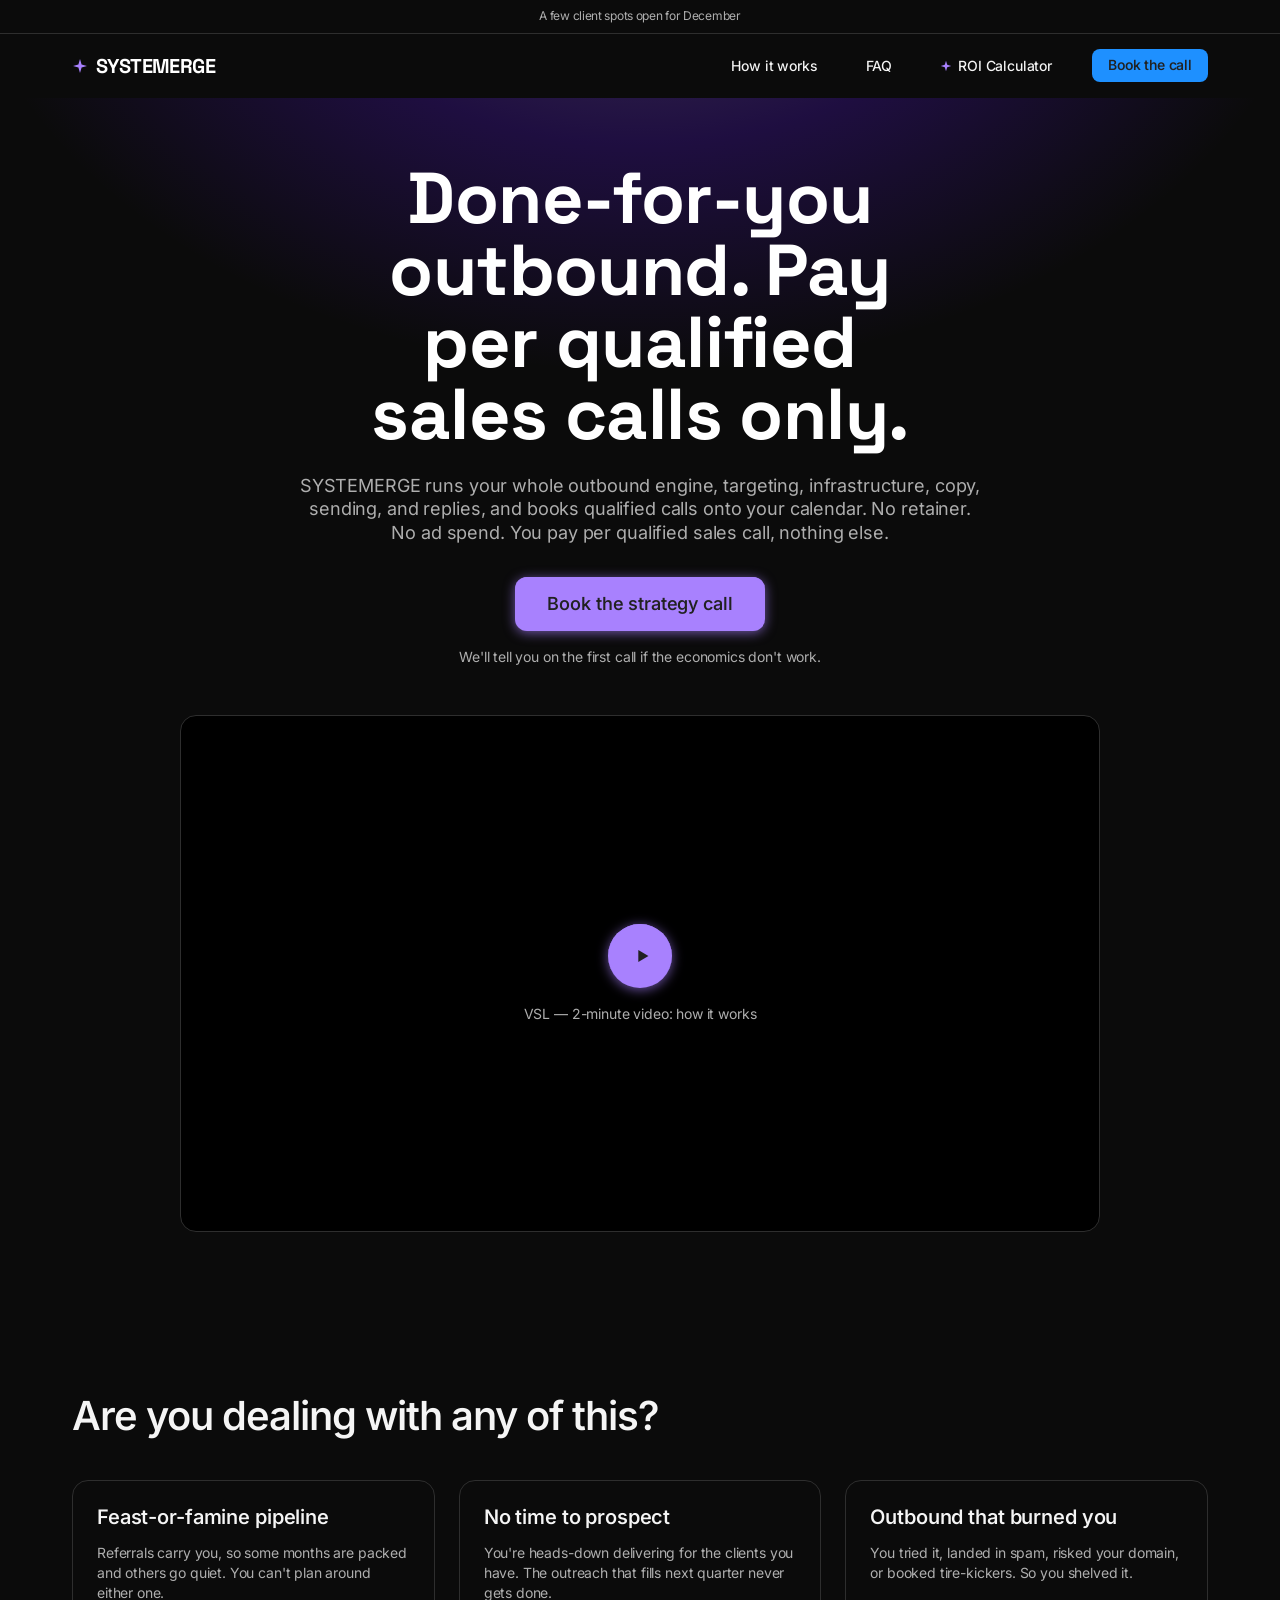
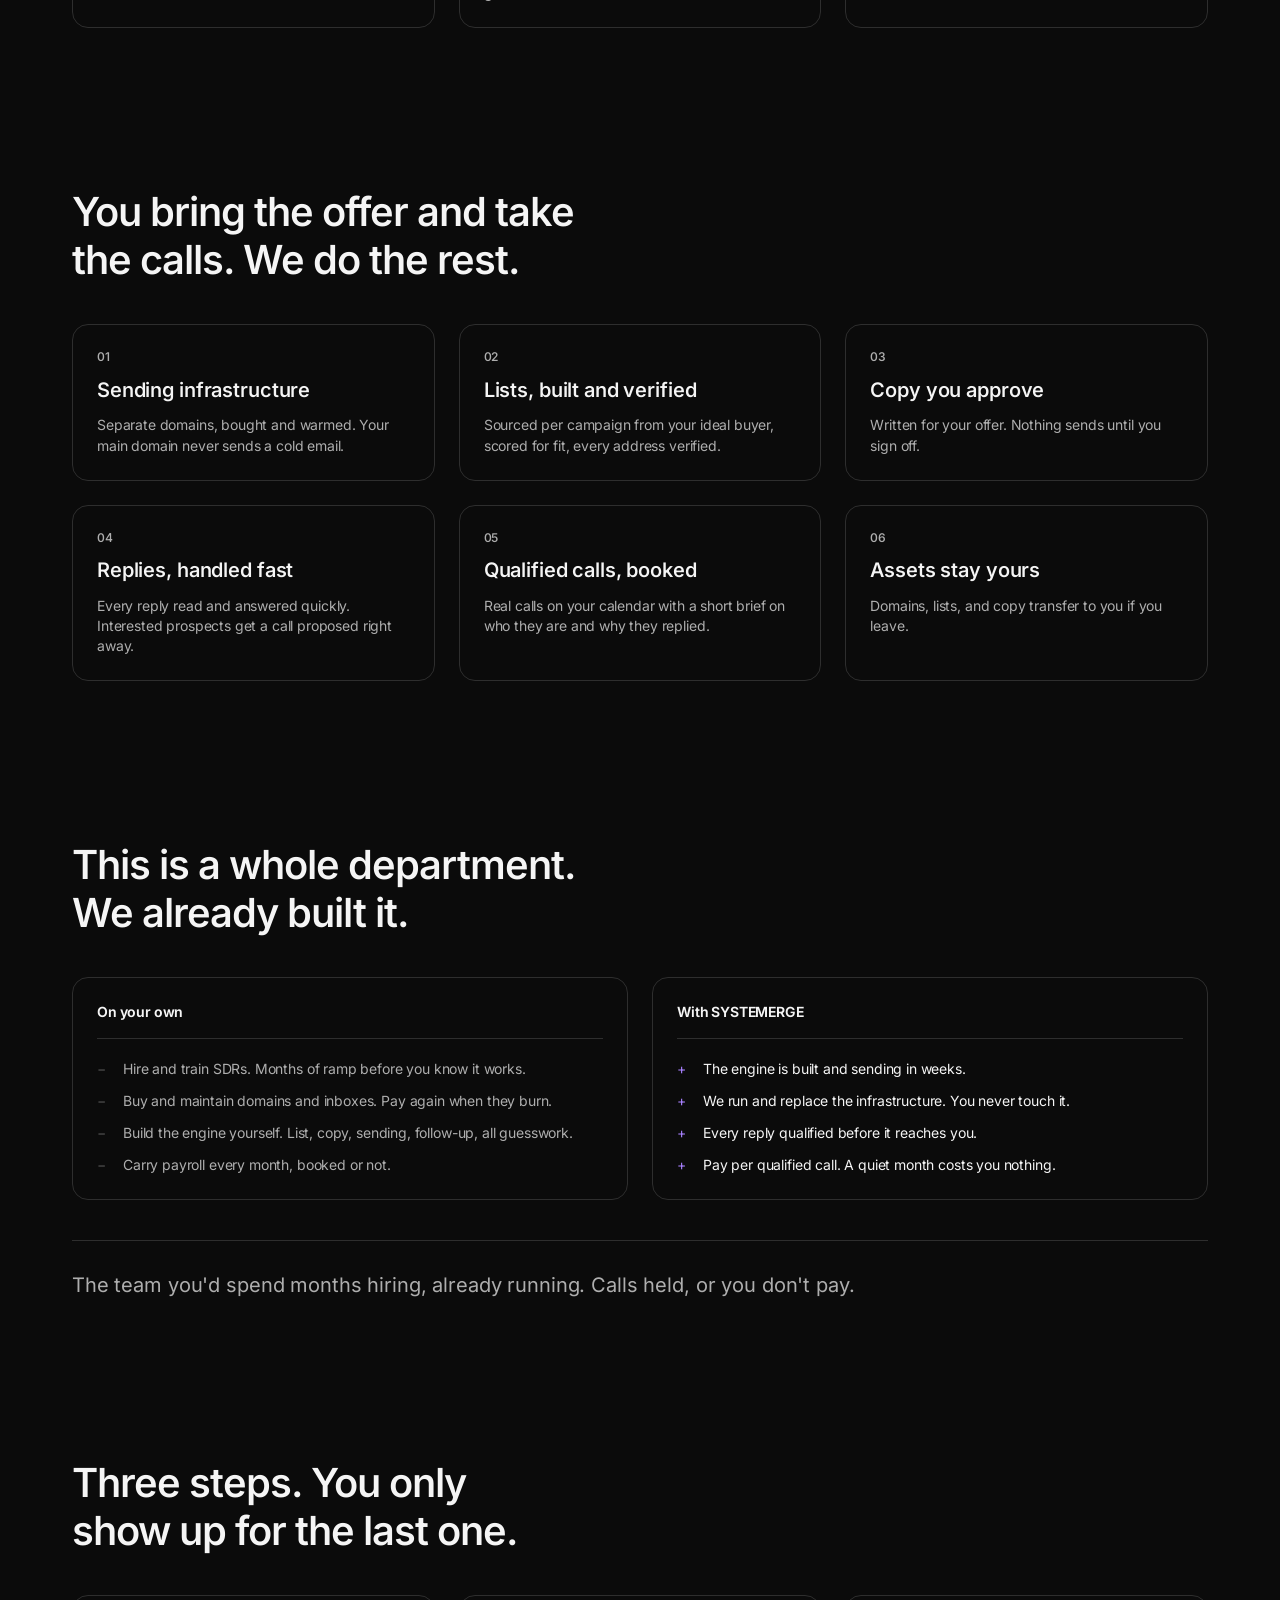
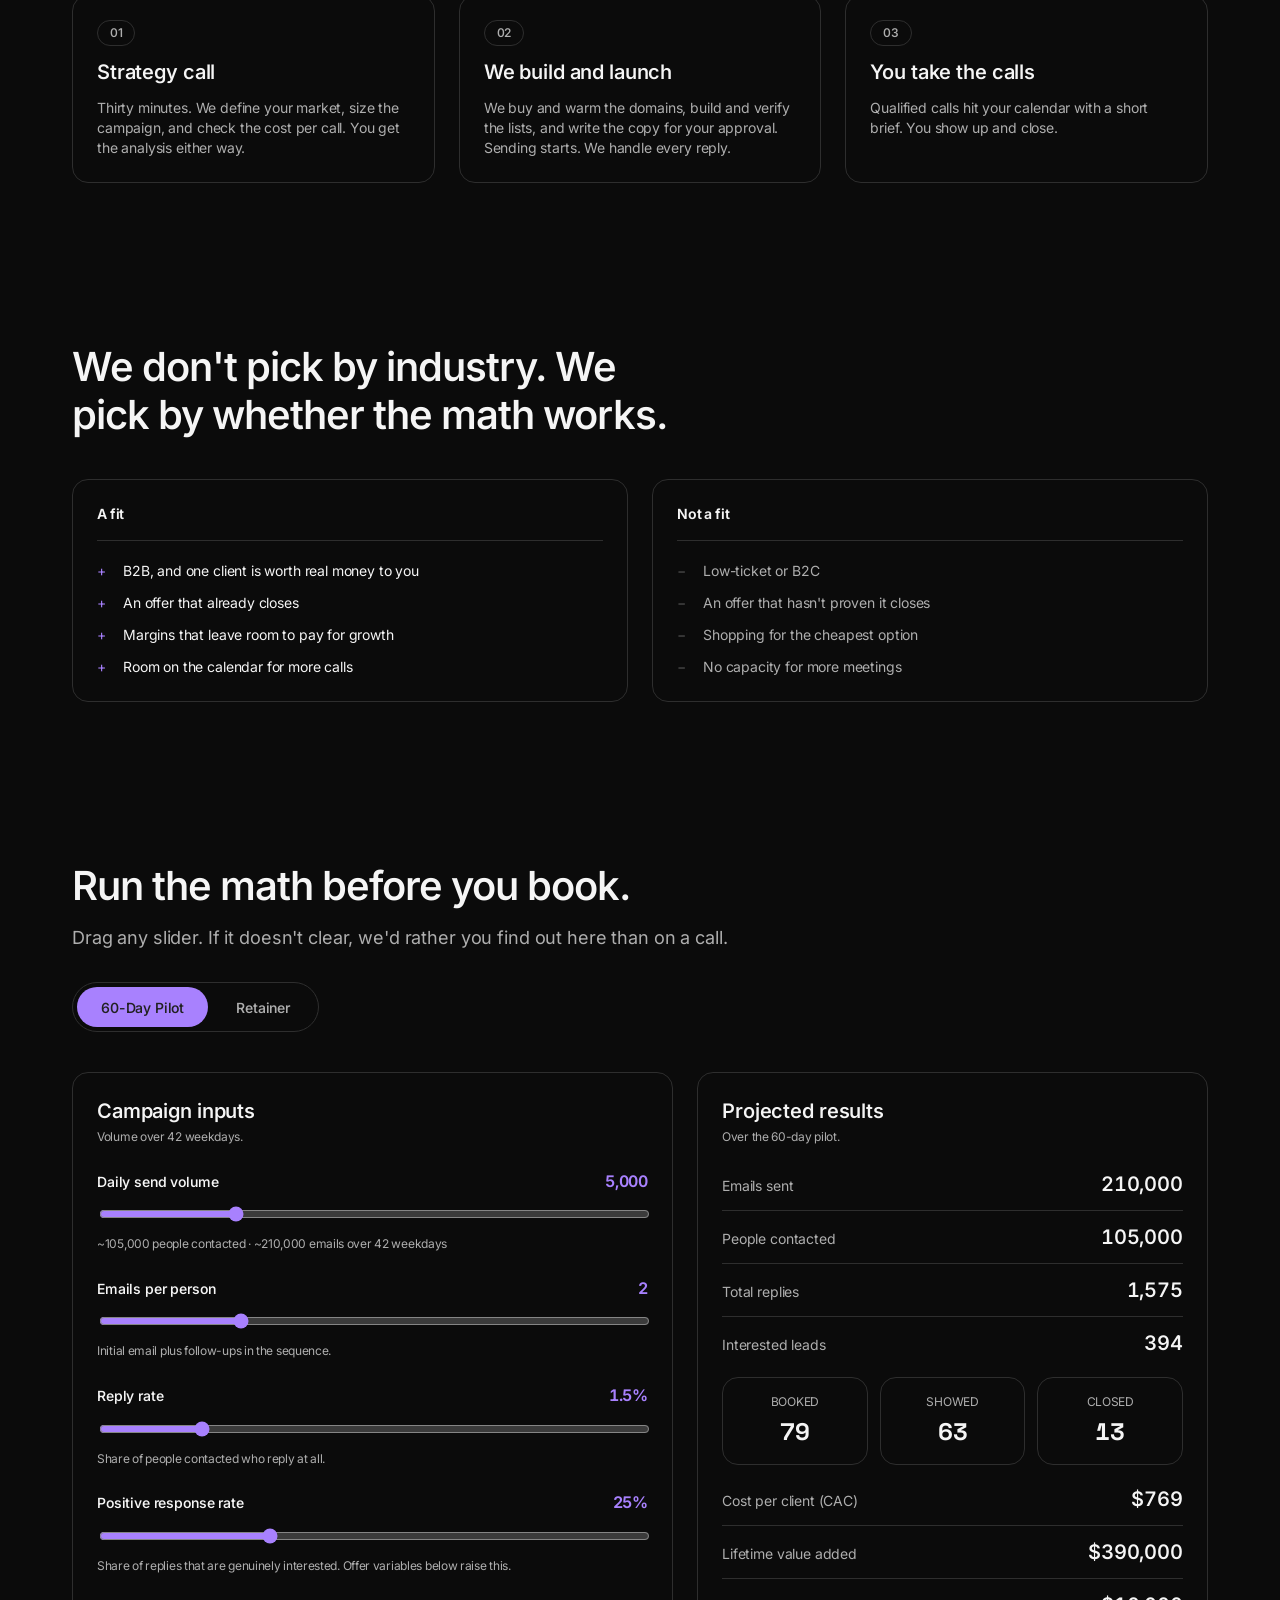
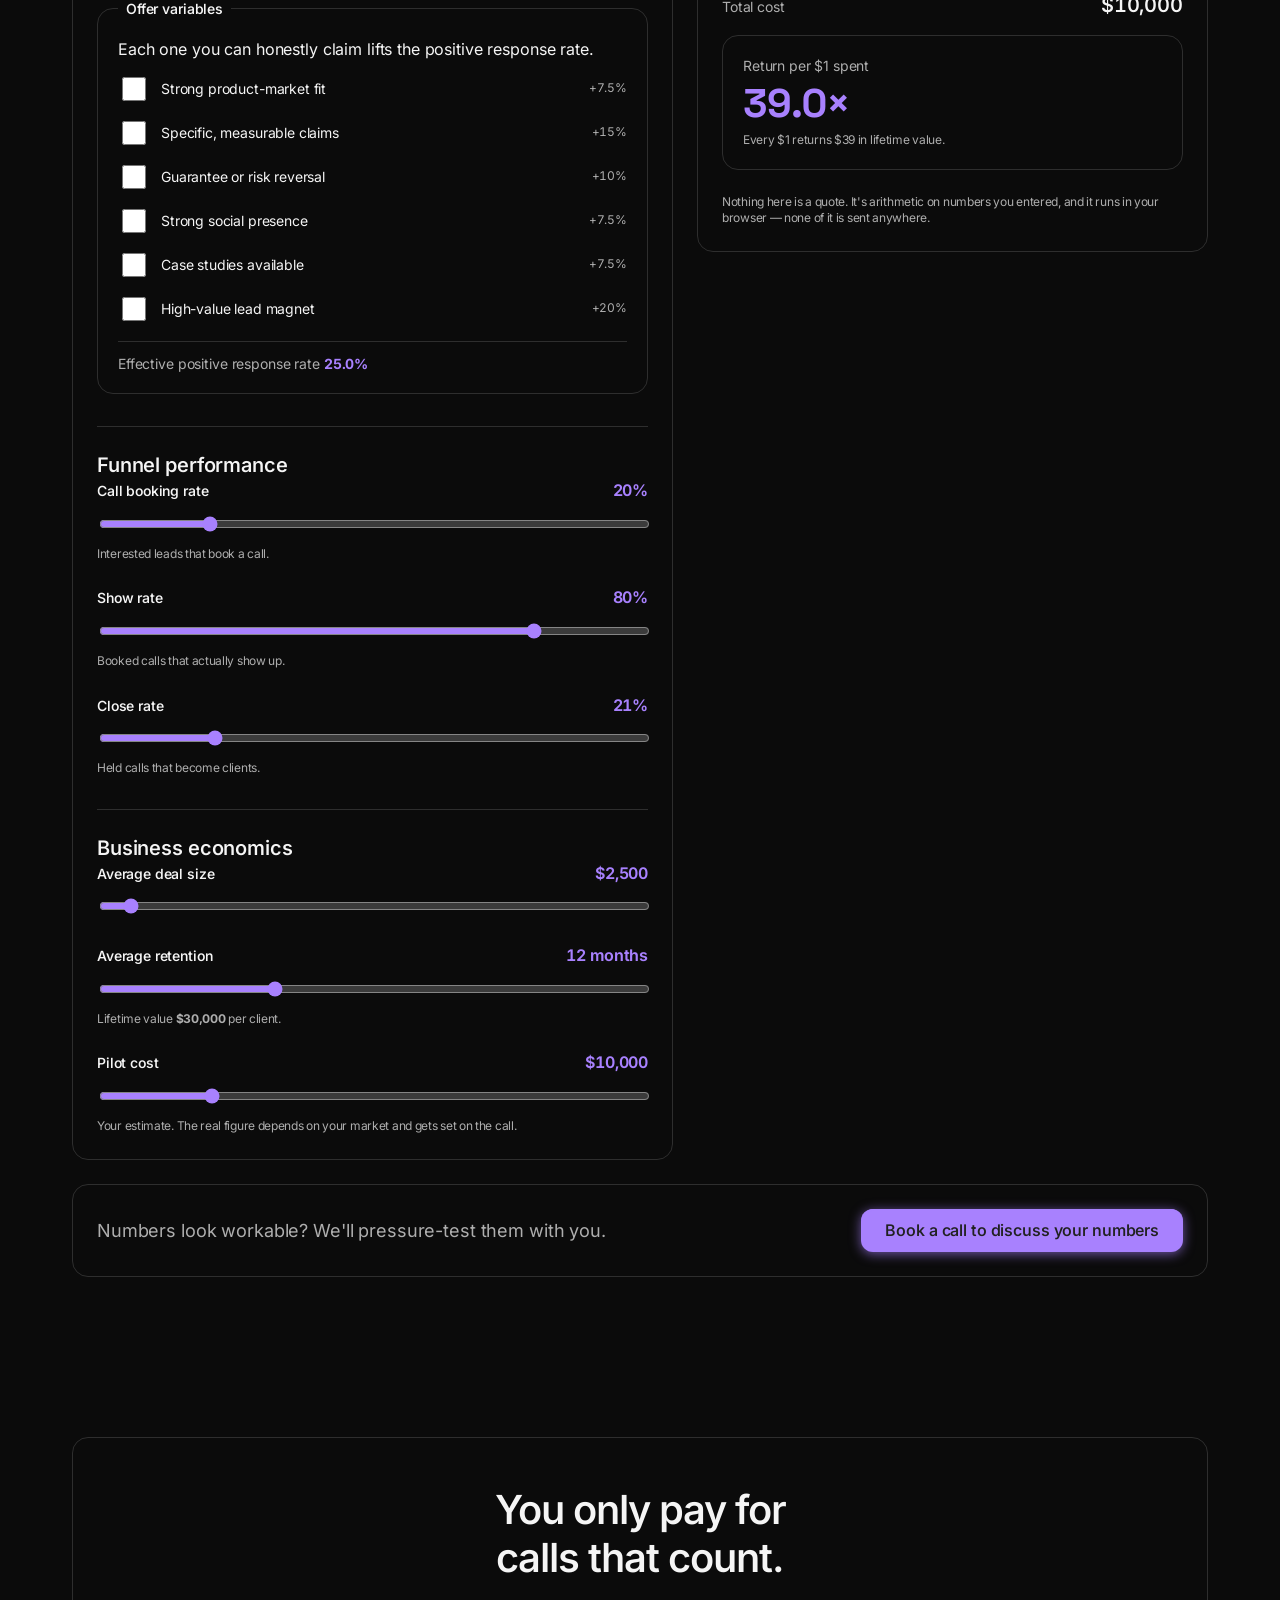
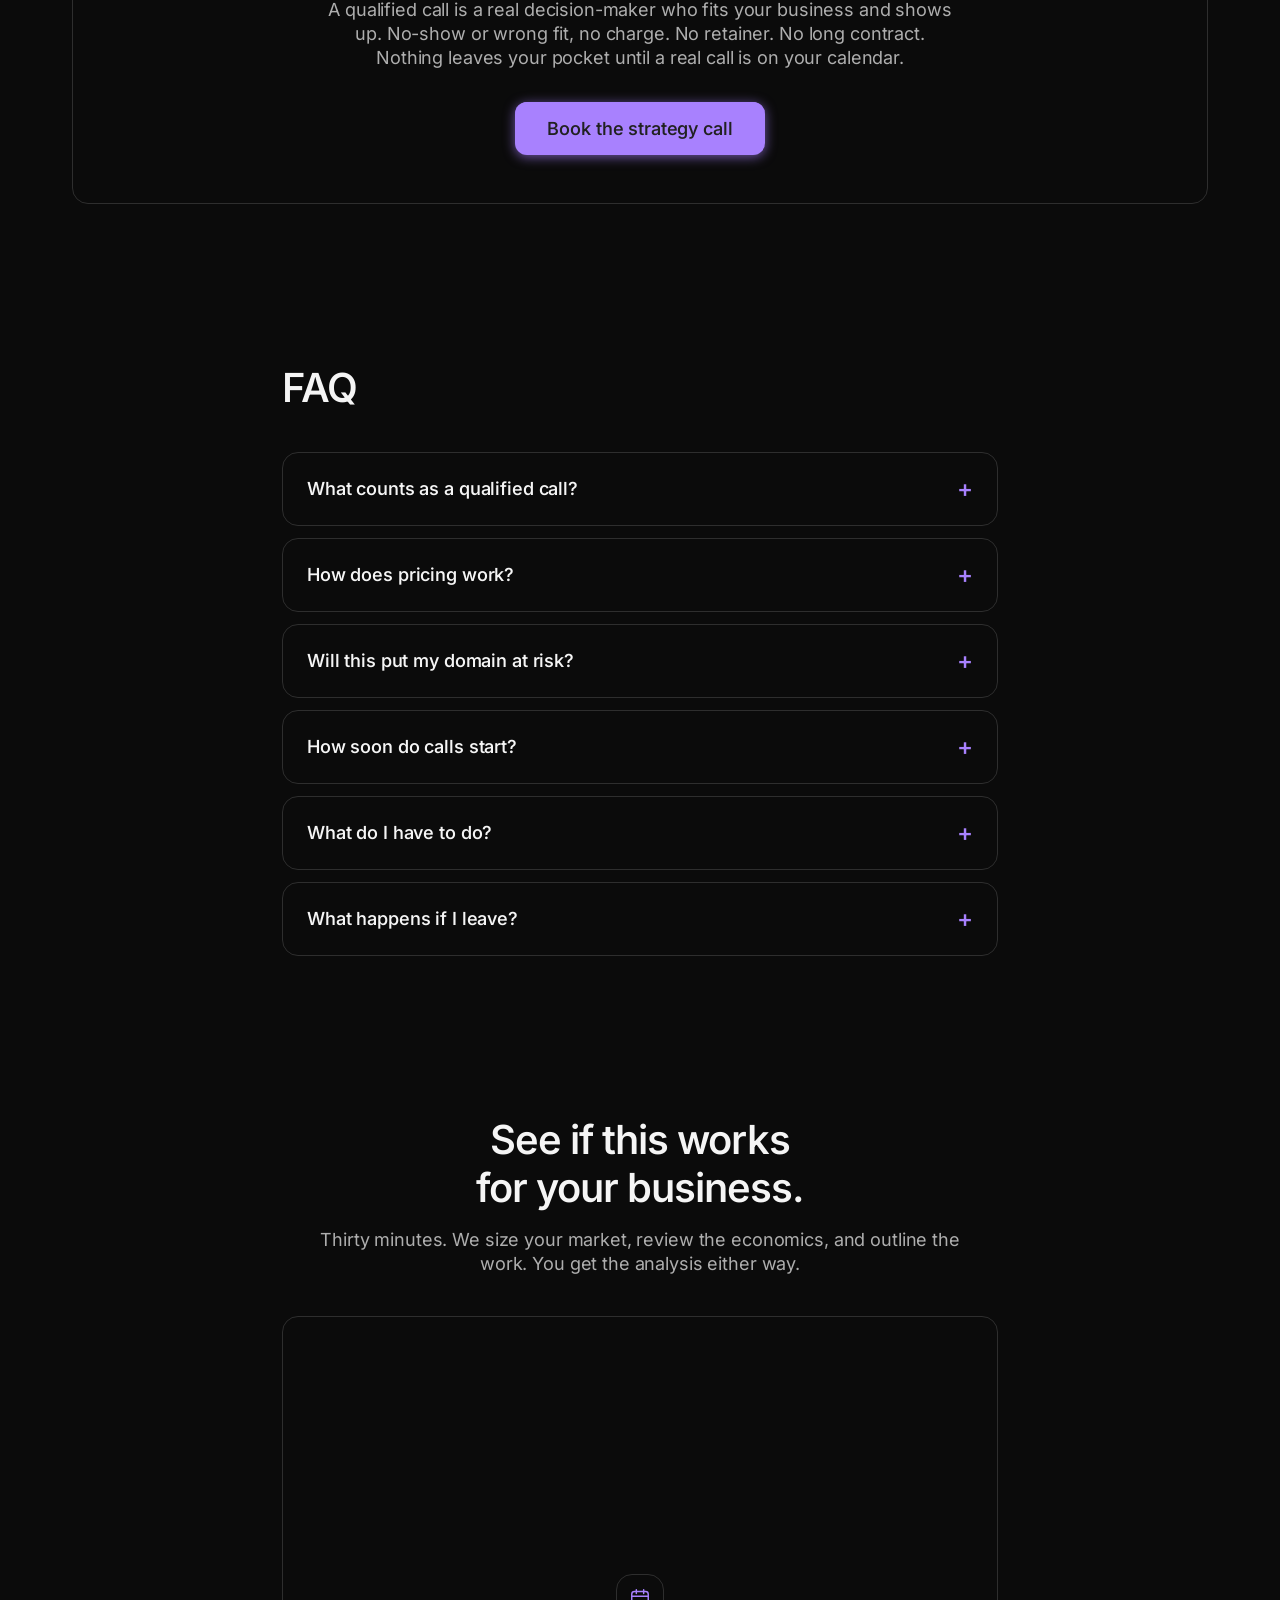
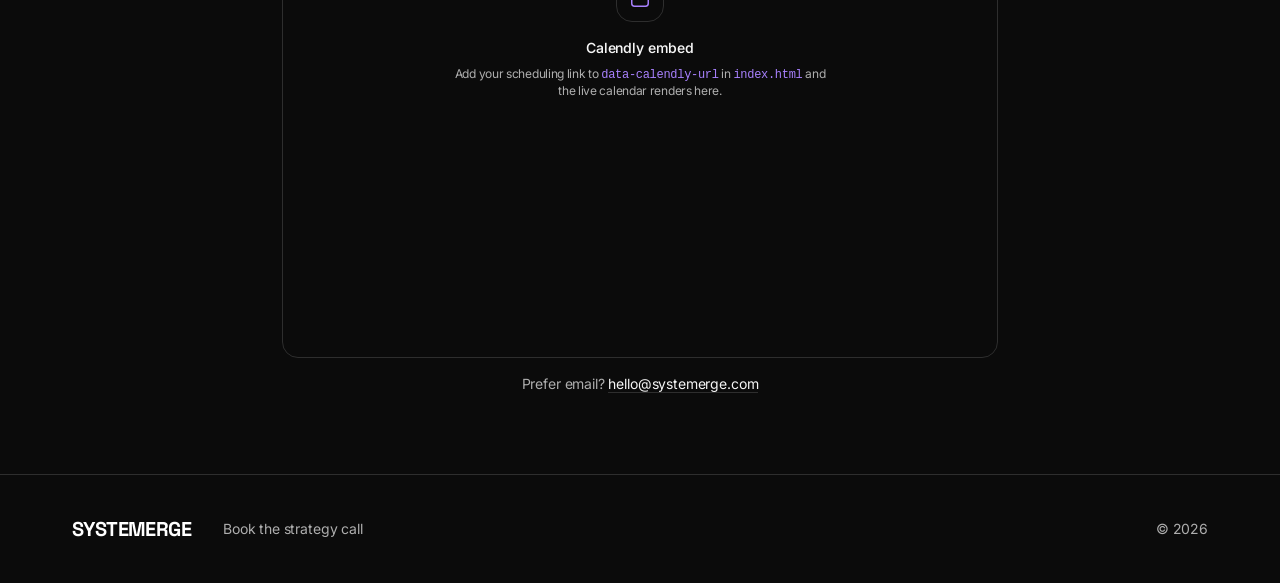
==== commit 308ea7a0: "Rebuild the ROI calculator with two modes and slider inputs Replaces the four-input calculator with " ====
--- a/index.html
+++ b/index.html
@@ -268,92 +268,136 @@
   </section>
 
   <!-- ============================ ROI CALCULATOR ============================
-       Runs entirely in the browser — no data leaves the page. Every figure is
-       the visitor's own input; nothing here quotes a SYSTEMERGE price.
+       Two modes: a 60-day pilot and an ongoing retainer. Every figure is the
+       visitor's own input, driven by sliders. Runs entirely in the browser —
+       nothing is transmitted, and no number here is a SYSTEMERGE quote.
   -->
   <section class="section" id="roi">
     <div class="container">
       <h2 class="section-title reveal">Run the math before you book.</h2>
       <p class="section-sub reveal">
-        Put your own numbers in. If it doesn't clear, we'd rather you find out here than on a call.
+        Drag any slider. If it doesn't clear, we'd rather you find out here than on a call.
       </p>
 
-      <!--
-        EXTERNAL CALCULATOR SWITCH
-        data-roi-embed-url non-empty  -> that URL is framed here and the
-                                         built-in calculator below is hidden.
-        data-roi-embed-url empty      -> the built-in calculator is used.
-        Clear the attribute to fall back to the built-in one at any time.
-      -->
-      <div class="calc-embed reveal" data-roi-embed data-roi-embed-url="https://calculator.liquidconsulting.co">
-        <div class="calc-embed-frame" data-roi-frame></div>
-        <p class="calc-foot">
-          Calculator not loading?
-          <a data-roi-embed-link href="#" target="_blank" rel="noopener noreferrer">Open it in a new tab.</a>
-        </p>
-      </div>
-
-      <div class="calc" data-roi-builtin>
-        <!-- Inputs ------------------------------------------------------- -->
+      <div class="calc-modes reveal" role="tablist" aria-label="Calculator mode">
+        <button class="calc-mode is-active" type="button" role="tab" aria-selected="true"
+                id="tab-pilot" aria-controls="roi-panel" data-mode="pilot">60-Day Pilot</button>
+        <button class="calc-mode" type="button" role="tab" aria-selected="false"
+                id="tab-retainer" aria-controls="roi-panel" data-mode="retainer">Retainer</button>
+      </div>
+
+      <div class="calc" id="roi-panel" role="tabpanel" aria-labelledby="tab-pilot">
+
+        <!-- ------------------------------- inputs ------------------------------ -->
         <div class="calc-panel reveal">
-          <div class="field">
-            <label for="roi-calls">Qualified calls per month</label>
-            <div class="field-row">
-              <input type="range" id="roi-calls-range" min="4" max="80" step="1" value="20"
-                     aria-label="Qualified calls per month, slider">
-              <input type="number" id="roi-calls" min="1" max="500" step="1" value="20" inputmode="numeric">
-            </div>
-          </div>
-
-          <div class="field">
-            <label for="roi-close">Close rate from qualified calls</label>
-            <div class="field-row">
-              <input type="range" id="roi-close-range" min="1" max="60" step="1" value="20"
-                     aria-label="Close rate percentage, slider">
-              <input type="number" id="roi-close" min="1" max="100" step="1" value="20" inputmode="numeric">
-            </div>
-            <span class="hint">Percent of held calls that become clients.</span>
-          </div>
-
-          <div class="field">
-            <label for="roi-value">Average value of one client</label>
-            <input type="number" id="roi-value" min="0" step="500" value="10000" inputmode="numeric">
-            <span class="hint">Total revenue you expect from a client, not just the first invoice.</span>
-          </div>
-
-          <div class="field">
-            <label for="roi-cost">Your cost per qualified call</label>
-            <input type="number" id="roi-cost" min="0" step="25" value="300" inputmode="numeric">
+          <h3 class="calc-h">Campaign inputs</h3>
+          <p class="calc-note" data-roi-window>Volume over 42 weekdays.</p>
+
+          <div class="field">
+            <label for="roi-daily">Daily send volume<output data-out="daily">5,000</output></label>
+            <input type="range" id="roi-daily" min="250" max="20000" step="250" value="5000">
+            <span class="hint" data-roi-reach></span>
+          </div>
+
+          <div class="field">
+            <label for="roi-steps">Emails per person<output data-out="steps">2</output></label>
+            <input type="range" id="roi-steps" min="1" max="5" step="1" value="2">
+            <span class="hint">Initial email plus follow-ups in the sequence.</span>
+          </div>
+
+          <div class="field">
+            <label for="roi-reply">Reply rate<output data-out="reply">1.5%</output></label>
+            <input type="range" id="roi-reply" min="0.1" max="8" step="0.1" value="1.5">
+            <span class="hint">Share of people contacted who reply at all.</span>
+          </div>
+
+          <div class="field">
+            <label for="roi-positive">Positive response rate<output data-out="positive">25%</output></label>
+            <input type="range" id="roi-positive" min="1" max="80" step="1" value="25">
+            <span class="hint">Share of replies that are genuinely interested. Offer variables below raise this.</span>
+          </div>
+
+          <fieldset class="calc-vars">
+            <legend>Offer variables</legend>
+            <p class="hint">Each one you can honestly claim lifts the positive response rate.</p>
+            <label class="var"><input type="checkbox" data-var="7.5"><span>Strong product-market fit</span><em>+7.5%</em></label>
+            <label class="var"><input type="checkbox" data-var="15"><span>Specific, measurable claims</span><em>+15%</em></label>
+            <label class="var"><input type="checkbox" data-var="10"><span>Guarantee or risk reversal</span><em>+10%</em></label>
+            <label class="var"><input type="checkbox" data-var="7.5"><span>Strong social presence</span><em>+7.5%</em></label>
+            <label class="var"><input type="checkbox" data-var="7.5"><span>Case studies available</span><em>+7.5%</em></label>
+            <label class="var"><input type="checkbox" data-var="20"><span>High-value lead magnet</span><em>+20%</em></label>
+            <p class="calc-effective">Effective positive response rate <strong data-roi-effective>25.0%</strong></p>
+          </fieldset>
+
+          <h3 class="calc-h calc-h--sep">Funnel performance</h3>
+
+          <div class="field">
+            <label for="roi-book">Call booking rate<output data-out="book">20%</output></label>
+            <input type="range" id="roi-book" min="1" max="100" step="1" value="20">
+            <span class="hint">Interested leads that book a call.</span>
+          </div>
+
+          <div class="field">
+            <label for="roi-show">Show rate<output data-out="show">80%</output></label>
+            <input type="range" id="roi-show" min="1" max="100" step="1" value="80">
+            <span class="hint">Booked calls that actually show up.</span>
+          </div>
+
+          <div class="field">
+            <label for="roi-close">Close rate<output data-out="close">21%</output></label>
+            <input type="range" id="roi-close" min="1" max="100" step="1" value="21">
+            <span class="hint">Held calls that become clients.</span>
+          </div>
+
+          <h3 class="calc-h calc-h--sep">Business economics</h3>
+
+          <div class="field">
+            <label for="roi-deal">Average deal size<output data-out="deal">$2,500</output></label>
+            <input type="range" id="roi-deal" min="250" max="50000" step="250" value="2500">
+          </div>
+
+          <div class="field">
+            <label for="roi-retention">Average retention<output data-out="retention">12 months</output></label>
+            <input type="range" id="roi-retention" min="1" max="36" step="1" value="12">
+            <span class="hint">Lifetime value <strong data-roi-ltv>$30,000</strong> per client.</span>
+          </div>
+
+          <div class="field">
+            <label for="roi-cost"><span data-roi-costlabel>Pilot cost</span><output data-out="cost">$10,000</output></label>
+            <input type="range" id="roi-cost" min="250" max="50000" step="50" value="10000">
             <span class="hint">Your estimate. The real figure depends on your market and gets set on the call.</span>
           </div>
         </div>
 
-        <!-- Outputs ------------------------------------------------------ -->
+        <!-- ------------------------------ results ------------------------------ -->
         <div class="calc-panel reveal">
+          <h3 class="calc-h">Projected results</h3>
+          <p class="calc-note" data-roi-basis>Over the 60-day pilot.</p>
+
           <dl class="calc-out" aria-live="polite">
-            <div class="calc-row">
-              <dt>New clients per month</dt>
-              <dd data-roi-clients>4</dd>
-            </div>
-            <div class="calc-row">
-              <dt>Revenue per month</dt>
-              <dd data-roi-revenue>$40,000</dd>
-            </div>
-            <div class="calc-row">
-              <dt>Cost per month</dt>
-              <dd data-roi-spend>$6,000</dd>
-            </div>
-            <div class="calc-row">
-              <dt>Net per month</dt>
-              <dd data-roi-net>$34,000</dd>
-            </div>
-
-            <div class="calc-hero" data-roi-state>
-              <dt>Return per $1 spent</dt>
-              <dd data-roi-multiple>6.7&times;</dd>
-              <p class="calc-sub" data-roi-breakeven></p>
-            </div>
+            <div class="calc-row"><dt>Emails sent</dt><dd data-roi-emails>210,000</dd></div>
+            <div class="calc-row"><dt>People contacted</dt><dd data-roi-people>105,000</dd></div>
+            <div class="calc-row"><dt>Total replies</dt><dd data-roi-replies>1,575</dd></div>
+            <div class="calc-row"><dt>Interested leads</dt><dd data-roi-interested>394</dd></div>
           </dl>
+
+          <div class="calc-funnel">
+            <div class="fstat"><span>Booked</span><strong data-roi-booked>79</strong></div>
+            <div class="fstat"><span>Showed</span><strong data-roi-showed>63</strong></div>
+            <div class="fstat"><span>Closed</span><strong data-roi-closed>13</strong></div>
+          </div>
+
+          <dl class="calc-out">
+            <div class="calc-row"><dt>Cost per client (CAC)</dt><dd data-roi-cac>$769</dd></div>
+            <div class="calc-row"><dt>Lifetime value added</dt><dd data-roi-added>$390,000</dd></div>
+            <div class="calc-row"><dt>Total cost</dt><dd data-roi-spend>$10,000</dd></div>
+          </dl>
+
+          <div class="calc-hero" data-roi-state>
+            <dt>Return per $1 spent</dt>
+            <dd data-roi-multiple>39.0&times;</dd>
+            <p class="calc-sub" data-roi-verdict></p>
+          </div>
 
           <p class="calc-foot">
             Nothing here is a quote. It's arithmetic on numbers you entered, and it runs in your
@@ -362,14 +406,26 @@
         </div>
       </div>
 
-      <!-- The numbers are the natural handoff into the call. -->
+      <!-- Retainer only: what the same inputs compound to over a year. -->
+      <div class="calc-traj reveal" data-roi-traj hidden>
+        <h3 class="calc-h">12-month trajectory (cumulative)</h3>
+        <div class="traj-scroll">
+          <table class="traj">
+            <caption class="sr-only">Cumulative emails, calls booked, clients closed and revenue by month</caption>
+            <thead>
+              <tr><th scope="col">Month</th><th scope="col">Emails</th><th scope="col">Booked</th><th scope="col">Closed</th><th scope="col">Revenue</th></tr>
+            </thead>
+            <tbody data-roi-tbody></tbody>
+          </table>
+        </div>
+      </div>
+
       <div class="calc-cta reveal">
         <p>Numbers look workable? We'll pressure-test them with you.</p>
         <a class="btn btn-primary" href="#book" data-book>Book a call to discuss your numbers</a>
       </div>
     </div>
   </section>
-
   <!-- ============================ RISK REVERSAL ============================ -->
   <section class="section" id="guarantee">
     <div class="container">
--- a/assets/styles.css
+++ b/assets/styles.css
@@ -988,22 +988,185 @@
   letter-spacing: var(--tk-subheading);
 }
 
-/* ---------------------------------------------------------- ROI embed slot --
-   Used when an external calculator URL is configured. The built-in calculator
-   is hidden in that case, so only one is ever on the page.
-   -------------------------------------------------------------------------- */
-.calc-embed { display: none; margin-top: var(--space-40); }
-.calc-embed[data-active] { display: block; }
-.calc-embed-frame {
-  position: relative;
+
+/* ========================= ROI calculator (two modes) =====================
+   Sliders drive every figure. The mode switch is a pill pair; results sit in
+   hairline panels; the trajectory table scrolls inside its own container so
+   the page body never scrolls sideways.
+   ========================================================================== */
+
+.sr-only {
+  position: absolute; width: 1px; height: 1px; padding: 0; margin: -1px;
+  overflow: hidden; clip: rect(0 0 0 0); white-space: nowrap; border: 0;
+}
+
+.calc-modes {
+  display: inline-flex;
+  gap: var(--space-4);
+  margin-top: var(--space-32);
+  padding: var(--space-4);
+  border: 1px solid var(--hairline);
+  border-radius: var(--radius-pill);
+}
+.calc-mode {
+  min-height: 40px;
+  padding: var(--space-8) var(--space-24);
+  background: transparent;
+  border: 0;
+  border-radius: var(--radius-pill);
+  color: var(--text-muted);
+  font-family: var(--font-body);
+  font-size: var(--text-body-sm);
+  font-weight: var(--w-540);
+  letter-spacing: var(--tk-body-sm);
+  cursor: pointer;
+  transition: background-color var(--dur) ease-out, color var(--dur) ease-out;
+}
+.calc-mode:hover { color: var(--text); }
+.calc-mode.is-active {
+  background: var(--color-violet-glow);
+  color: var(--color-carbon);
+}
+
+.calc-h {
+  font-size: var(--text-heading-sm);
+  font-weight: var(--w-560);
+  letter-spacing: var(--tk-heading-sm);
+  color: var(--text);
+}
+.calc-h--sep {
+  margin-top: var(--space-32);
+  padding-top: var(--space-24);
+  border-top: 1px solid var(--hairline);
+}
+.calc-note {
+  margin-top: var(--space-4);
+  margin-bottom: var(--space-24);
+  color: var(--text-muted);
+  font-size: var(--text-caption);
+  letter-spacing: var(--tk-caption);
+}
+
+/* Label carries the live value on the right, so the number is never hidden
+   behind the thumb. */
+.field label {
+  display: flex;
+  align-items: baseline;
+  justify-content: space-between;
+  gap: var(--space-12);
+}
+.field output {
+  color: var(--color-violet-glow);
+  font-size: var(--text-body);
+  font-weight: var(--w-640);
+  font-variant-numeric: tabular-nums;
+}
+
+.field input[type="range"] {
   width: 100%;
-  min-height: 1480px;
-  border: 1px solid var(--hairline);
-  border-radius: var(--radius-card);
-  overflow: hidden;
-  background: var(--color-void-black);
-}
-.calc-embed-frame iframe { position: absolute; inset: 0; width: 100%; height: 100%; border: 0; }
-.calc-embed .calc-foot { text-align: center; }
-.calc-embed .calc-foot a { color: var(--color-violet-glow); }
-@media (max-width: 768px) { .calc-embed-frame { min-height: 760px; } }
+  height: 24px;             /* meets the 24px pointer-target floor */
+  accent-color: var(--color-violet-glow);
+  background: transparent;
+  cursor: pointer;
+}
+
+.calc-vars {
+  margin: var(--space-24) 0 0;
+  padding: var(--space-20);
+  border: 1px solid var(--hairline);
+  border-radius: var(--radius-card);
+}
+.calc-vars legend {
+  padding-inline: var(--space-8);
+  font-size: var(--text-body-sm);
+  font-weight: var(--w-540);
+  color: var(--text);
+}
+.var {
+  display: flex;
+  align-items: center;
+  gap: var(--space-12);
+  min-height: 32px;
+  margin-top: var(--space-12);
+  cursor: pointer;
+}
+.var input { width: 24px; height: 24px; accent-color: var(--color-violet-glow); cursor: pointer; }
+.var span { flex: 1; font-size: var(--text-body-sm); letter-spacing: var(--tk-body-sm); }
+.var em {
+  font-style: normal;
+  color: var(--text-muted);
+  font-size: var(--text-caption);
+  font-variant-numeric: tabular-nums;
+}
+.calc-effective {
+  margin-top: var(--space-16);
+  padding-top: var(--space-12);
+  border-top: 1px solid var(--hairline);
+  color: var(--text-muted);
+  font-size: var(--text-body-sm);
+}
+.calc-effective strong { color: var(--color-violet-glow); font-variant-numeric: tabular-nums; }
+
+.calc-funnel {
+  display: grid;
+  grid-template-columns: repeat(3, minmax(0, 1fr));
+  gap: var(--space-12);
+  margin: var(--space-20) 0;
+}
+.fstat {
+  padding: var(--space-16);
+  border: 1px solid var(--hairline);
+  border-radius: var(--radius-card);
+  text-align: center;
+}
+.fstat span {
+  display: block;
+  color: var(--text-muted);
+  font-size: var(--text-caption);
+  letter-spacing: var(--tk-caption);
+  text-transform: uppercase;
+}
+.fstat strong {
+  display: block;
+  margin-top: var(--space-4);
+  font-family: var(--font-display);
+  font-size: var(--text-heading);
+  font-weight: 700;
+  font-variant-numeric: tabular-nums;
+  color: var(--text);
+}
+
+/* 12-month trajectory */
+.calc-traj {
+  margin-top: var(--space-24);
+  padding: var(--card-pad);
+  border: 1px solid var(--hairline);
+  border-radius: var(--radius-card);
+}
+.traj-scroll { overflow-x: auto; margin-top: var(--space-16); }
+.traj { width: 100%; border-collapse: collapse; font-variant-numeric: tabular-nums; }
+.traj th, .traj td {
+  padding: var(--space-12) var(--space-16);
+  text-align: right;
+  font-size: var(--text-body-sm);
+  letter-spacing: var(--tk-body-sm);
+  white-space: nowrap;
+  border-bottom: 1px solid var(--hairline);
+}
+.traj th:first-child, .traj td:first-child { text-align: left; }
+.traj thead th {
+  color: var(--text-muted);
+  font-weight: var(--w-540);
+  font-size: var(--text-caption);
+  text-transform: uppercase;
+  letter-spacing: var(--tk-caption);
+}
+.traj tbody tr:last-child td { border-bottom: 0; }
+.traj tbody tr:last-child td { color: var(--text); font-weight: var(--w-560); }
+
+/* Keep the results in view while the sliders are being dragged — the input
+   column is much taller, so otherwise you adjust blind. */
+@media (min-width: 901px) {
+  .calc { align-items: start; }
+  .calc > .calc-panel:last-child { position: sticky; top: var(--space-24); }
+}
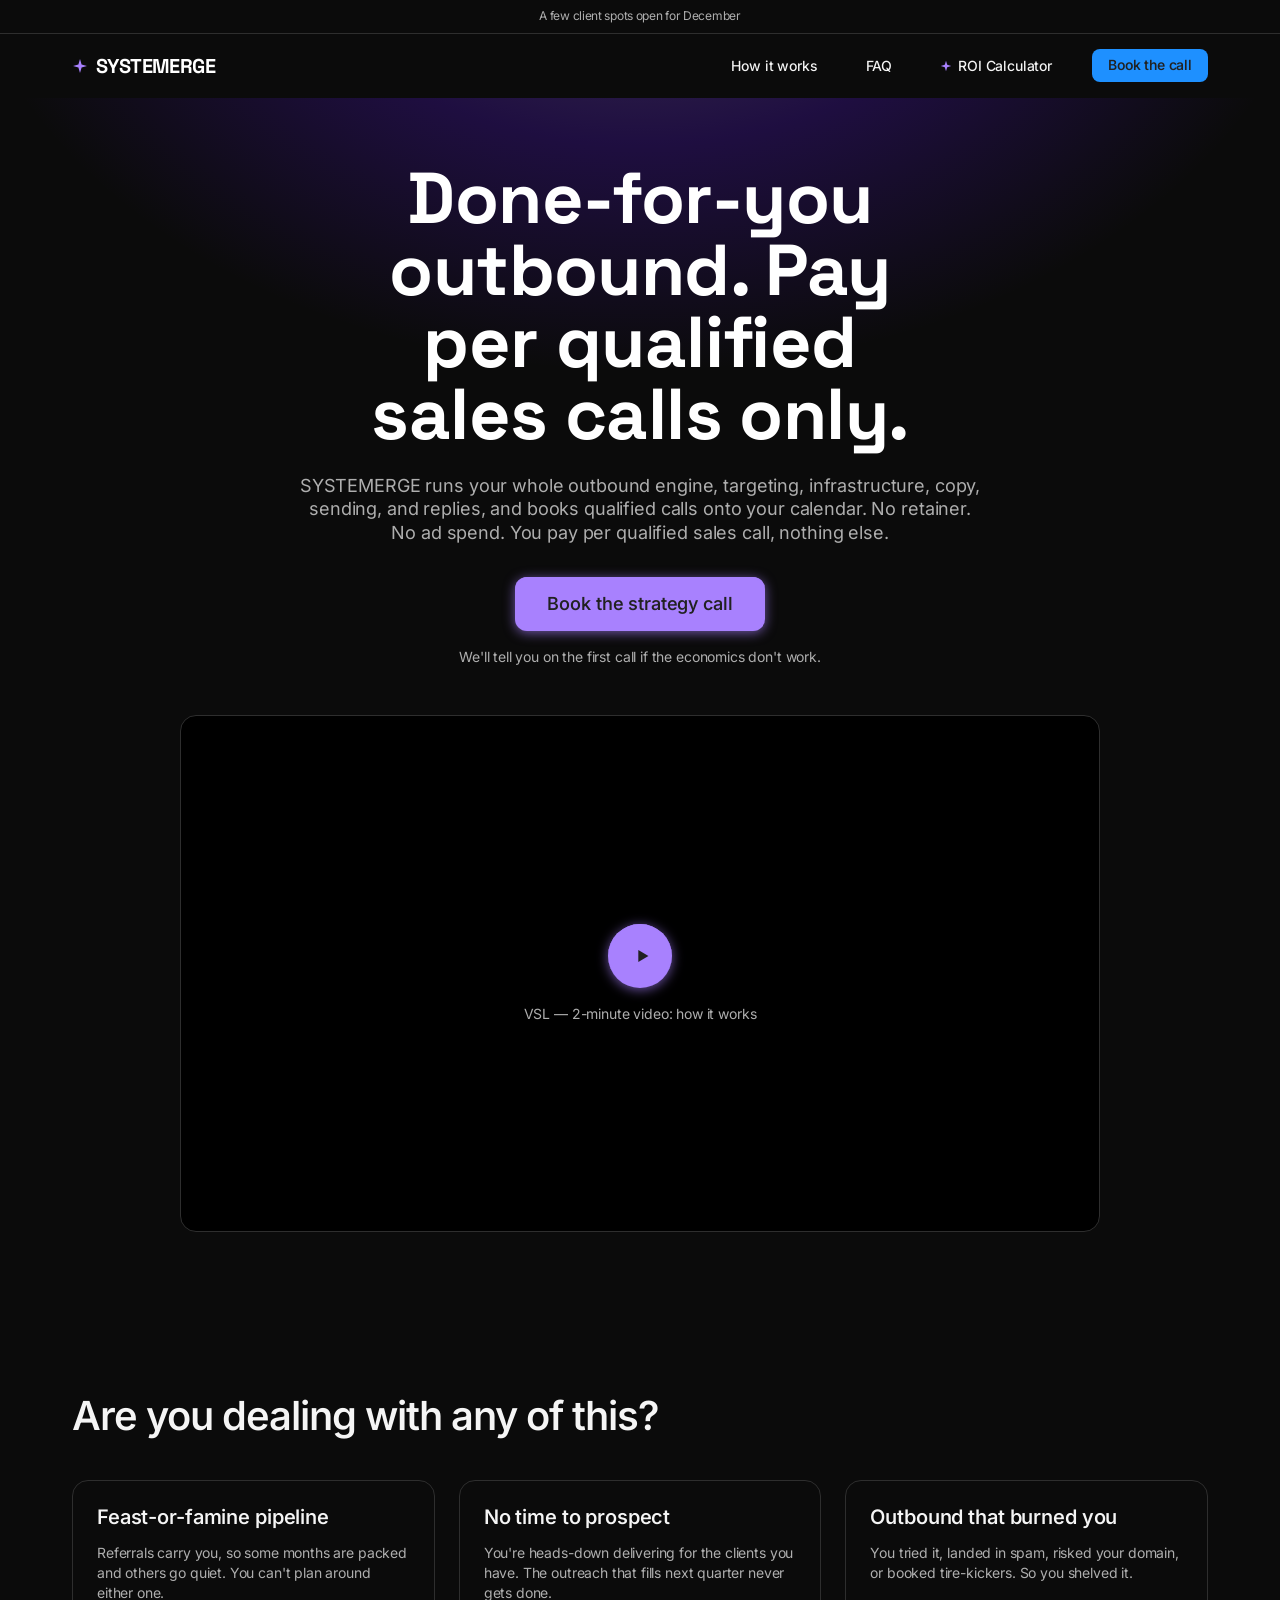
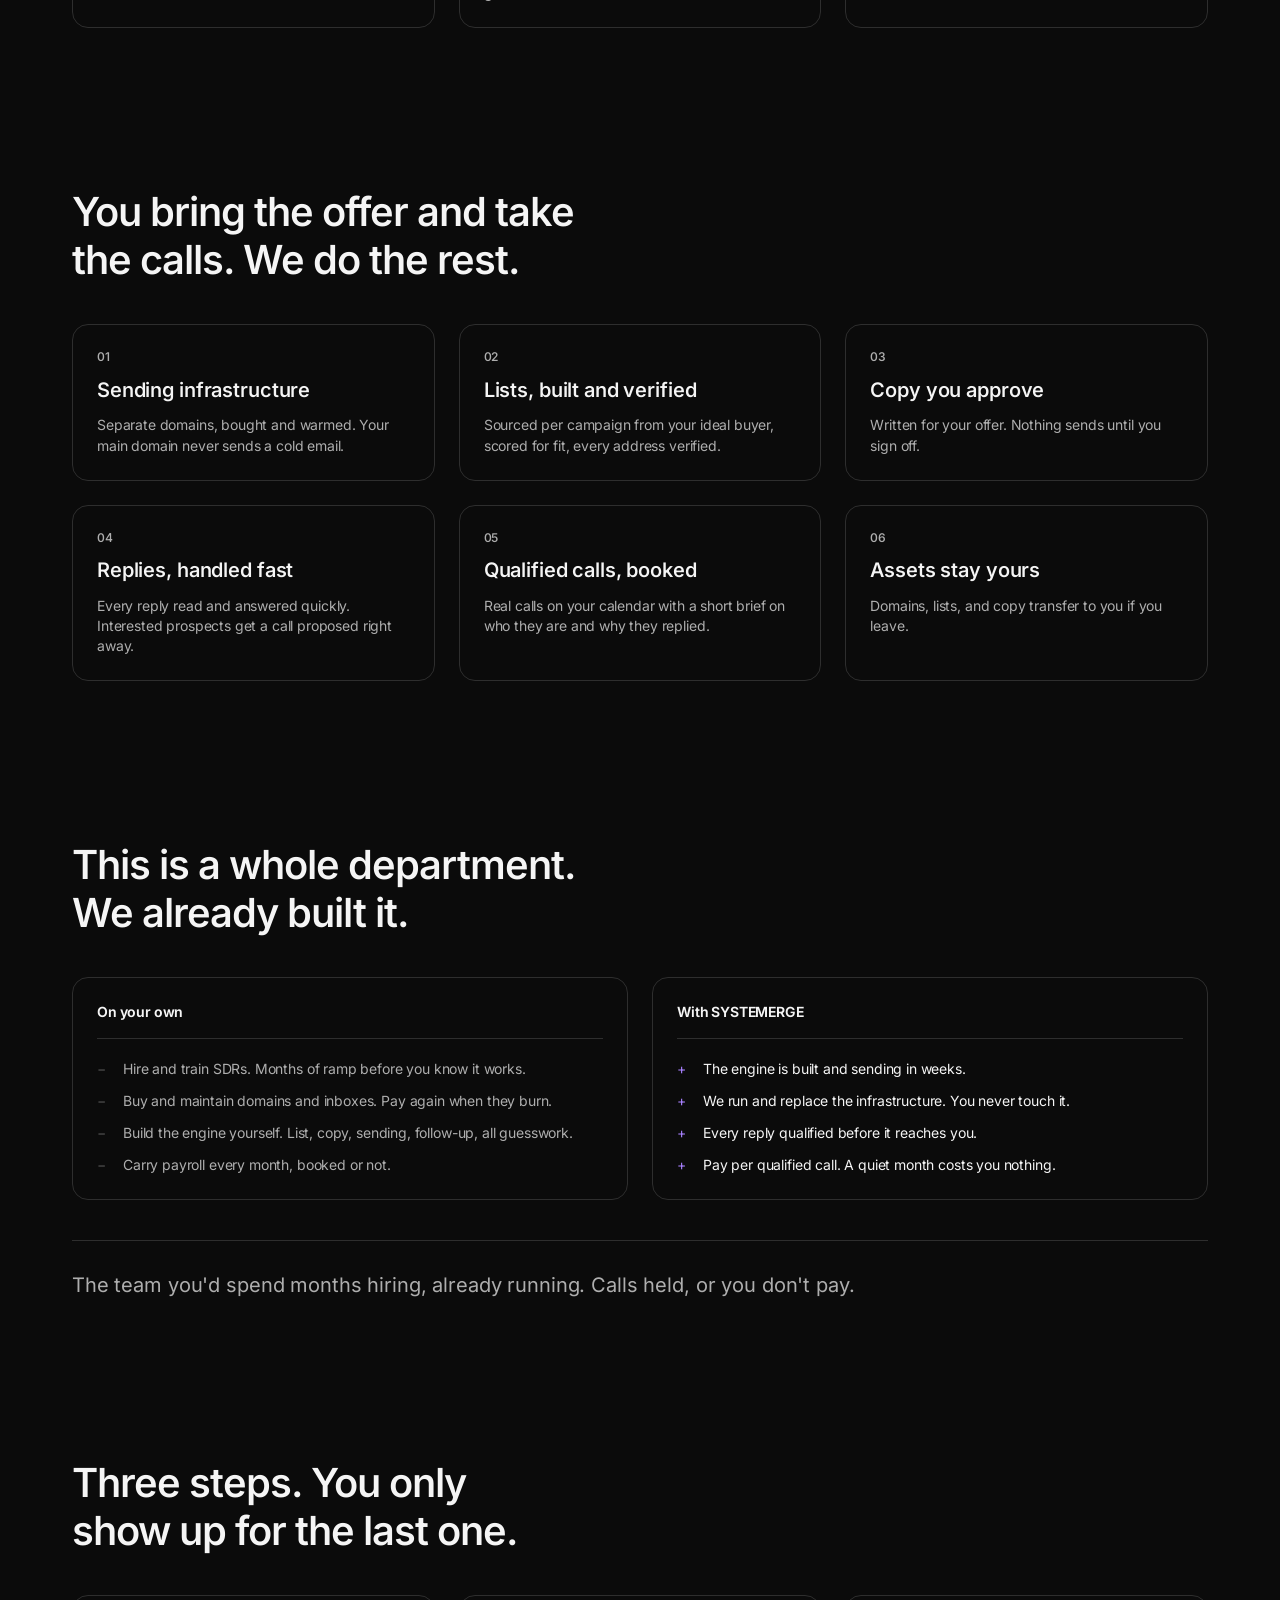
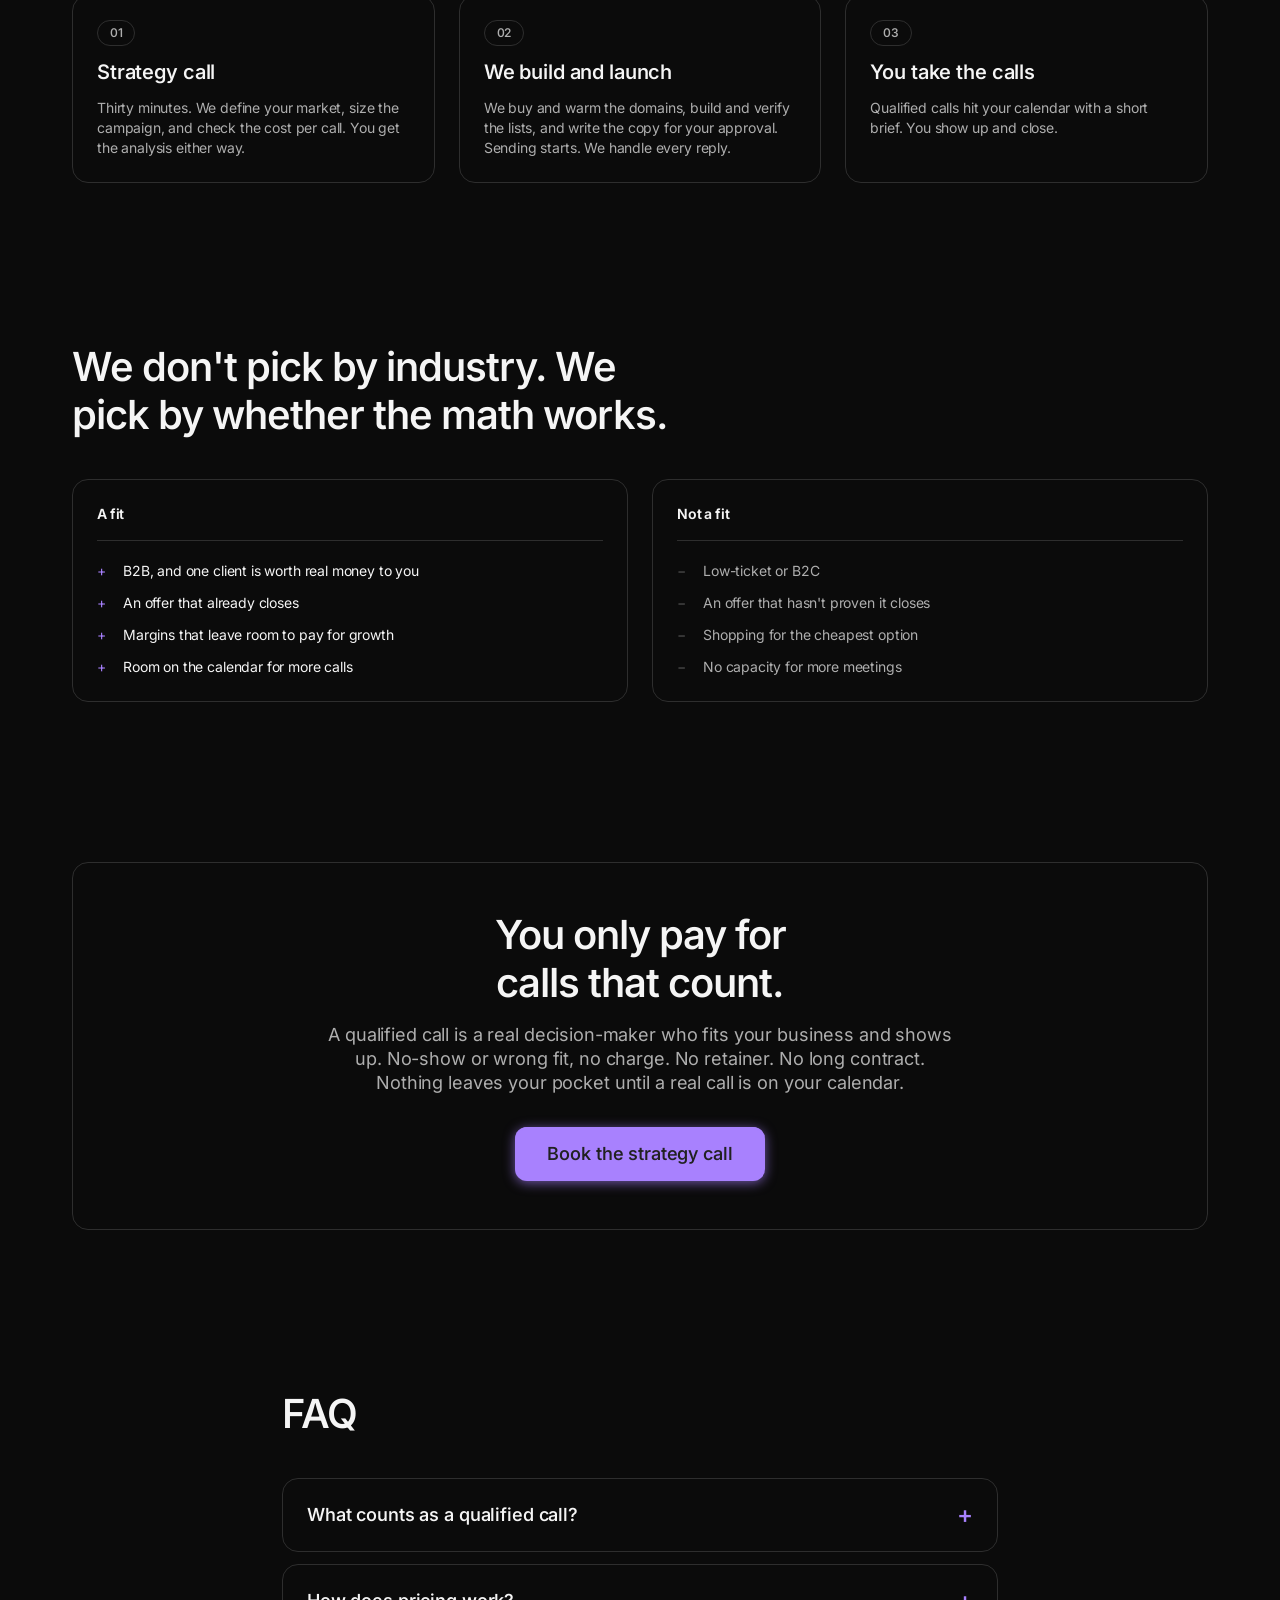
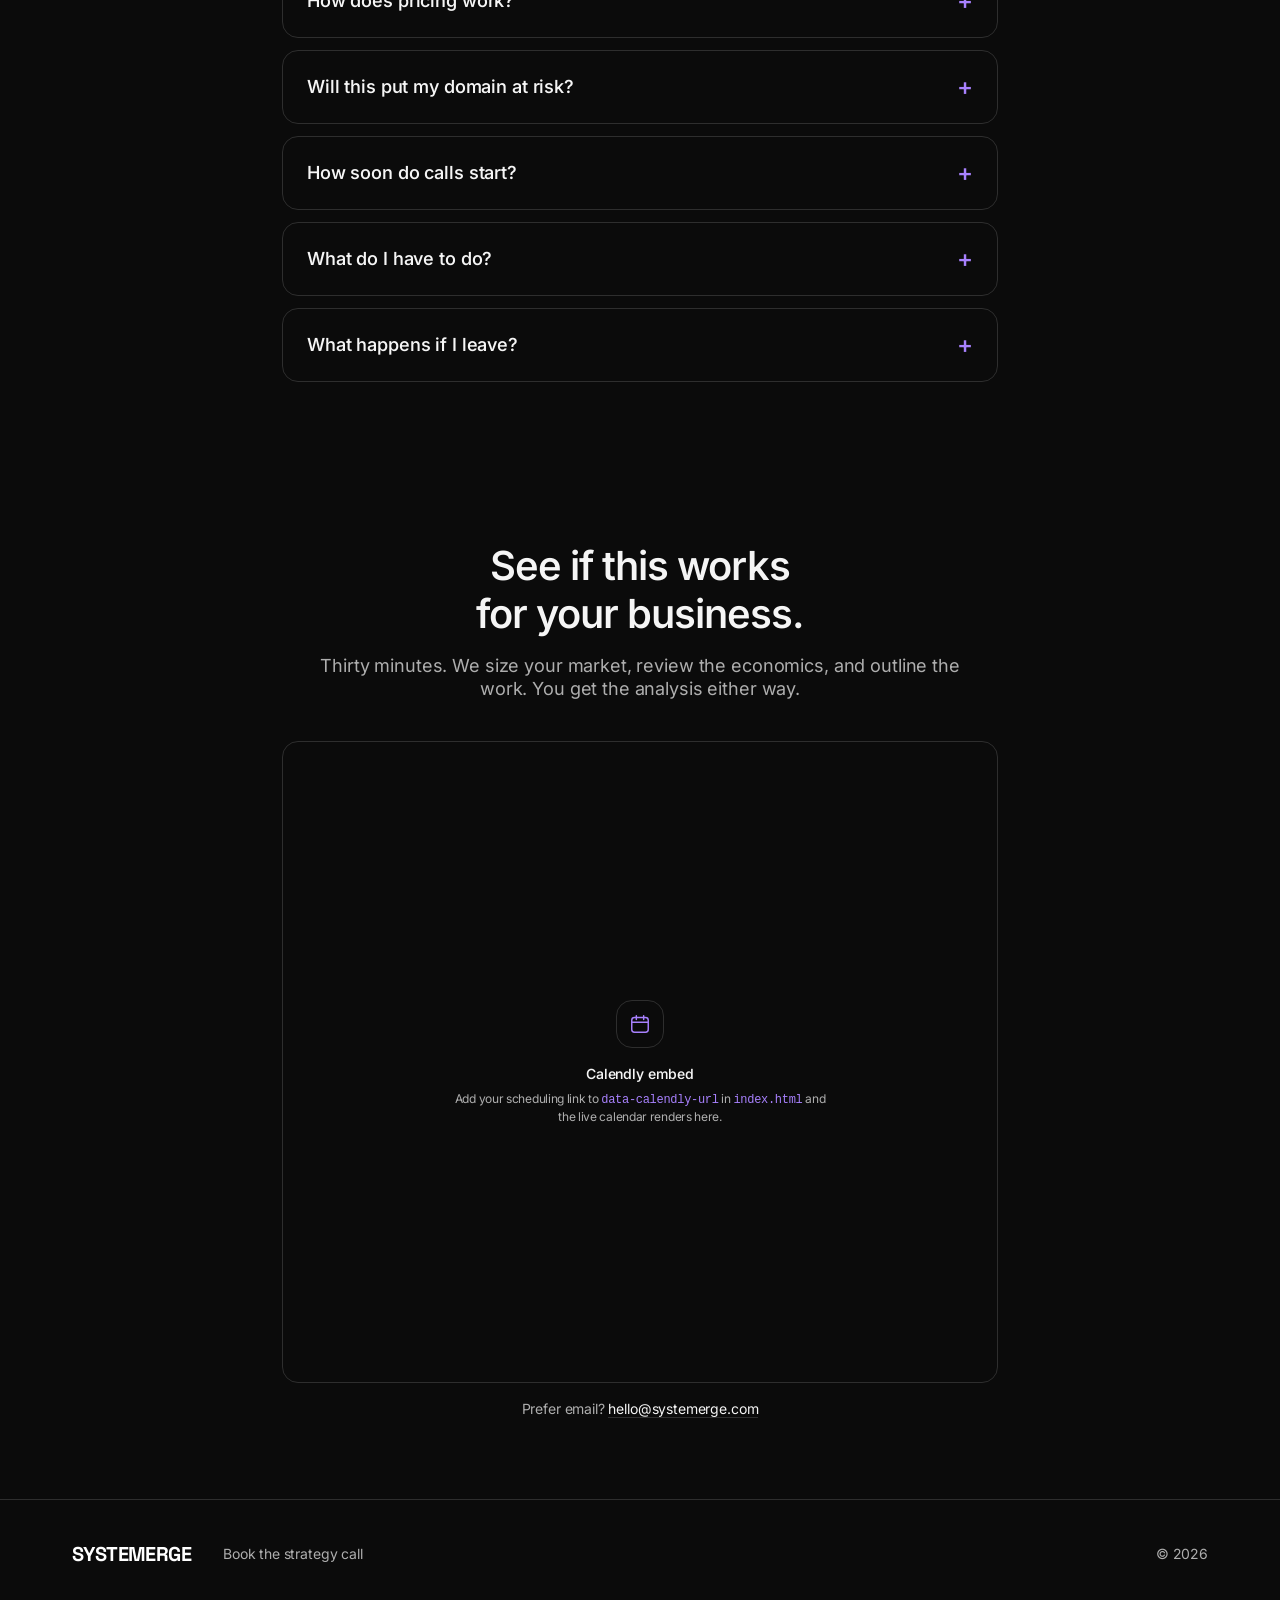
==== commit 10e031b9: "Move the ROI calculator onto its own page The calculator now lives at roi-calculator.html rather tha" ====
--- a/index.html
+++ b/index.html
@@ -44,7 +44,7 @@
     <nav class="nav" aria-label="Primary">
       <a href="#process">How it works</a>
       <a href="#faq">FAQ</a>
-      <a href="#roi">
+      <a href="roi-calculator.html">
         <svg class="sparkle" width="12" height="12" viewBox="0 0 32 32" fill="currentColor" aria-hidden="true">
           <path d="M16 2l3.2 10.8L30 16l-10.8 3.2L16 30l-3.2-10.8L2 16l10.8-3.2z"/>
         </svg>
@@ -61,7 +61,7 @@
   <nav class="mobile-nav" id="mobile-nav" aria-label="Mobile" hidden>
     <a href="#process">How it works</a>
     <a href="#faq">FAQ</a>
-    <a href="#roi">ROI Calculator</a>
+    <a href="roi-calculator.html">ROI Calculator</a>
     <a class="btn btn-utility" href="#book" data-book>Book the call</a>
   </nav>
 </header>
@@ -267,165 +267,6 @@
     </div>
   </section>
 
-  <!-- ============================ ROI CALCULATOR ============================
-       Two modes: a 60-day pilot and an ongoing retainer. Every figure is the
-       visitor's own input, driven by sliders. Runs entirely in the browser —
-       nothing is transmitted, and no number here is a SYSTEMERGE quote.
-  -->
-  <section class="section" id="roi">
-    <div class="container">
-      <h2 class="section-title reveal">Run the math before you book.</h2>
-      <p class="section-sub reveal">
-        Drag any slider. If it doesn't clear, we'd rather you find out here than on a call.
-      </p>
-
-      <div class="calc-modes reveal" role="tablist" aria-label="Calculator mode">
-        <button class="calc-mode is-active" type="button" role="tab" aria-selected="true"
-                id="tab-pilot" aria-controls="roi-panel" data-mode="pilot">60-Day Pilot</button>
-        <button class="calc-mode" type="button" role="tab" aria-selected="false"
-                id="tab-retainer" aria-controls="roi-panel" data-mode="retainer">Retainer</button>
-      </div>
-
-      <div class="calc" id="roi-panel" role="tabpanel" aria-labelledby="tab-pilot">
-
-        <!-- ------------------------------- inputs ------------------------------ -->
-        <div class="calc-panel reveal">
-          <h3 class="calc-h">Campaign inputs</h3>
-          <p class="calc-note" data-roi-window>Volume over 42 weekdays.</p>
-
-          <div class="field">
-            <label for="roi-daily">Daily send volume<output data-out="daily">5,000</output></label>
-            <input type="range" id="roi-daily" min="250" max="20000" step="250" value="5000">
-            <span class="hint" data-roi-reach></span>
-          </div>
-
-          <div class="field">
-            <label for="roi-steps">Emails per person<output data-out="steps">2</output></label>
-            <input type="range" id="roi-steps" min="1" max="5" step="1" value="2">
-            <span class="hint">Initial email plus follow-ups in the sequence.</span>
-          </div>
-
-          <div class="field">
-            <label for="roi-reply">Reply rate<output data-out="reply">1.5%</output></label>
-            <input type="range" id="roi-reply" min="0.1" max="8" step="0.1" value="1.5">
-            <span class="hint">Share of people contacted who reply at all.</span>
-          </div>
-
-          <div class="field">
-            <label for="roi-positive">Positive response rate<output data-out="positive">25%</output></label>
-            <input type="range" id="roi-positive" min="1" max="80" step="1" value="25">
-            <span class="hint">Share of replies that are genuinely interested. Offer variables below raise this.</span>
-          </div>
-
-          <fieldset class="calc-vars">
-            <legend>Offer variables</legend>
-            <p class="hint">Each one you can honestly claim lifts the positive response rate.</p>
-            <label class="var"><input type="checkbox" data-var="7.5"><span>Strong product-market fit</span><em>+7.5%</em></label>
-            <label class="var"><input type="checkbox" data-var="15"><span>Specific, measurable claims</span><em>+15%</em></label>
-            <label class="var"><input type="checkbox" data-var="10"><span>Guarantee or risk reversal</span><em>+10%</em></label>
-            <label class="var"><input type="checkbox" data-var="7.5"><span>Strong social presence</span><em>+7.5%</em></label>
-            <label class="var"><input type="checkbox" data-var="7.5"><span>Case studies available</span><em>+7.5%</em></label>
-            <label class="var"><input type="checkbox" data-var="20"><span>High-value lead magnet</span><em>+20%</em></label>
-            <p class="calc-effective">Effective positive response rate <strong data-roi-effective>25.0%</strong></p>
-          </fieldset>
-
-          <h3 class="calc-h calc-h--sep">Funnel performance</h3>
-
-          <div class="field">
-            <label for="roi-book">Call booking rate<output data-out="book">20%</output></label>
-            <input type="range" id="roi-book" min="1" max="100" step="1" value="20">
-            <span class="hint">Interested leads that book a call.</span>
-          </div>
-
-          <div class="field">
-            <label for="roi-show">Show rate<output data-out="show">80%</output></label>
-            <input type="range" id="roi-show" min="1" max="100" step="1" value="80">
-            <span class="hint">Booked calls that actually show up.</span>
-          </div>
-
-          <div class="field">
-            <label for="roi-close">Close rate<output data-out="close">21%</output></label>
-            <input type="range" id="roi-close" min="1" max="100" step="1" value="21">
-            <span class="hint">Held calls that become clients.</span>
-          </div>
-
-          <h3 class="calc-h calc-h--sep">Business economics</h3>
-
-          <div class="field">
-            <label for="roi-deal">Average deal size<output data-out="deal">$2,500</output></label>
-            <input type="range" id="roi-deal" min="250" max="50000" step="250" value="2500">
-          </div>
-
-          <div class="field">
-            <label for="roi-retention">Average retention<output data-out="retention">12 months</output></label>
-            <input type="range" id="roi-retention" min="1" max="36" step="1" value="12">
-            <span class="hint">Lifetime value <strong data-roi-ltv>$30,000</strong> per client.</span>
-          </div>
-
-          <div class="field">
-            <label for="roi-cost"><span data-roi-costlabel>Pilot cost</span><output data-out="cost">$10,000</output></label>
-            <input type="range" id="roi-cost" min="250" max="50000" step="50" value="10000">
-            <span class="hint">Your estimate. The real figure depends on your market and gets set on the call.</span>
-          </div>
-        </div>
-
-        <!-- ------------------------------ results ------------------------------ -->
-        <div class="calc-panel reveal">
-          <h3 class="calc-h">Projected results</h3>
-          <p class="calc-note" data-roi-basis>Over the 60-day pilot.</p>
-
-          <dl class="calc-out" aria-live="polite">
-            <div class="calc-row"><dt>Emails sent</dt><dd data-roi-emails>210,000</dd></div>
-            <div class="calc-row"><dt>People contacted</dt><dd data-roi-people>105,000</dd></div>
-            <div class="calc-row"><dt>Total replies</dt><dd data-roi-replies>1,575</dd></div>
-            <div class="calc-row"><dt>Interested leads</dt><dd data-roi-interested>394</dd></div>
-          </dl>
-
-          <div class="calc-funnel">
-            <div class="fstat"><span>Booked</span><strong data-roi-booked>79</strong></div>
-            <div class="fstat"><span>Showed</span><strong data-roi-showed>63</strong></div>
-            <div class="fstat"><span>Closed</span><strong data-roi-closed>13</strong></div>
-          </div>
-
-          <dl class="calc-out">
-            <div class="calc-row"><dt>Cost per client (CAC)</dt><dd data-roi-cac>$769</dd></div>
-            <div class="calc-row"><dt>Lifetime value added</dt><dd data-roi-added>$390,000</dd></div>
-            <div class="calc-row"><dt>Total cost</dt><dd data-roi-spend>$10,000</dd></div>
-          </dl>
-
-          <div class="calc-hero" data-roi-state>
-            <dt>Return per $1 spent</dt>
-            <dd data-roi-multiple>39.0&times;</dd>
-            <p class="calc-sub" data-roi-verdict></p>
-          </div>
-
-          <p class="calc-foot">
-            Nothing here is a quote. It's arithmetic on numbers you entered, and it runs in your
-            browser — none of it is sent anywhere.
-          </p>
-        </div>
-      </div>
-
-      <!-- Retainer only: what the same inputs compound to over a year. -->
-      <div class="calc-traj reveal" data-roi-traj hidden>
-        <h3 class="calc-h">12-month trajectory (cumulative)</h3>
-        <div class="traj-scroll">
-          <table class="traj">
-            <caption class="sr-only">Cumulative emails, calls booked, clients closed and revenue by month</caption>
-            <thead>
-              <tr><th scope="col">Month</th><th scope="col">Emails</th><th scope="col">Booked</th><th scope="col">Closed</th><th scope="col">Revenue</th></tr>
-            </thead>
-            <tbody data-roi-tbody></tbody>
-          </table>
-        </div>
-      </div>
-
-      <div class="calc-cta reveal">
-        <p>Numbers look workable? We'll pressure-test them with you.</p>
-        <a class="btn btn-primary" href="#book" data-book>Book a call to discuss your numbers</a>
-      </div>
-    </div>
-  </section>
   <!-- ============================ RISK REVERSAL ============================ -->
   <section class="section" id="guarantee">
     <div class="container">
--- a/assets/styles.css
+++ b/assets/styles.css
@@ -1170,3 +1170,16 @@
   .calc { align-items: start; }
   .calc > .calc-panel:last-child { position: sticky; top: var(--space-24); }
 }
+
+/* ---------------------------------------------------- ROI calculator page --
+   A secondary page hero: the aurora is the landing page's signature moment,
+   so this one states the job and gets out of the way.
+   -------------------------------------------------------------------------- */
+.hero--page { padding-block: var(--space-48) var(--space-32); }
+.hero--page::before { opacity: 0.55; }
+.hero-title--page { max-width: 20ch; font-size: var(--text-heading-lg); }
+.section--tight { padding-top: 0; }
+
+/* Current page in the nav */
+.nav a[aria-current="page"],
+.mobile-nav a[aria-current="page"] { color: var(--color-pure-white); }
